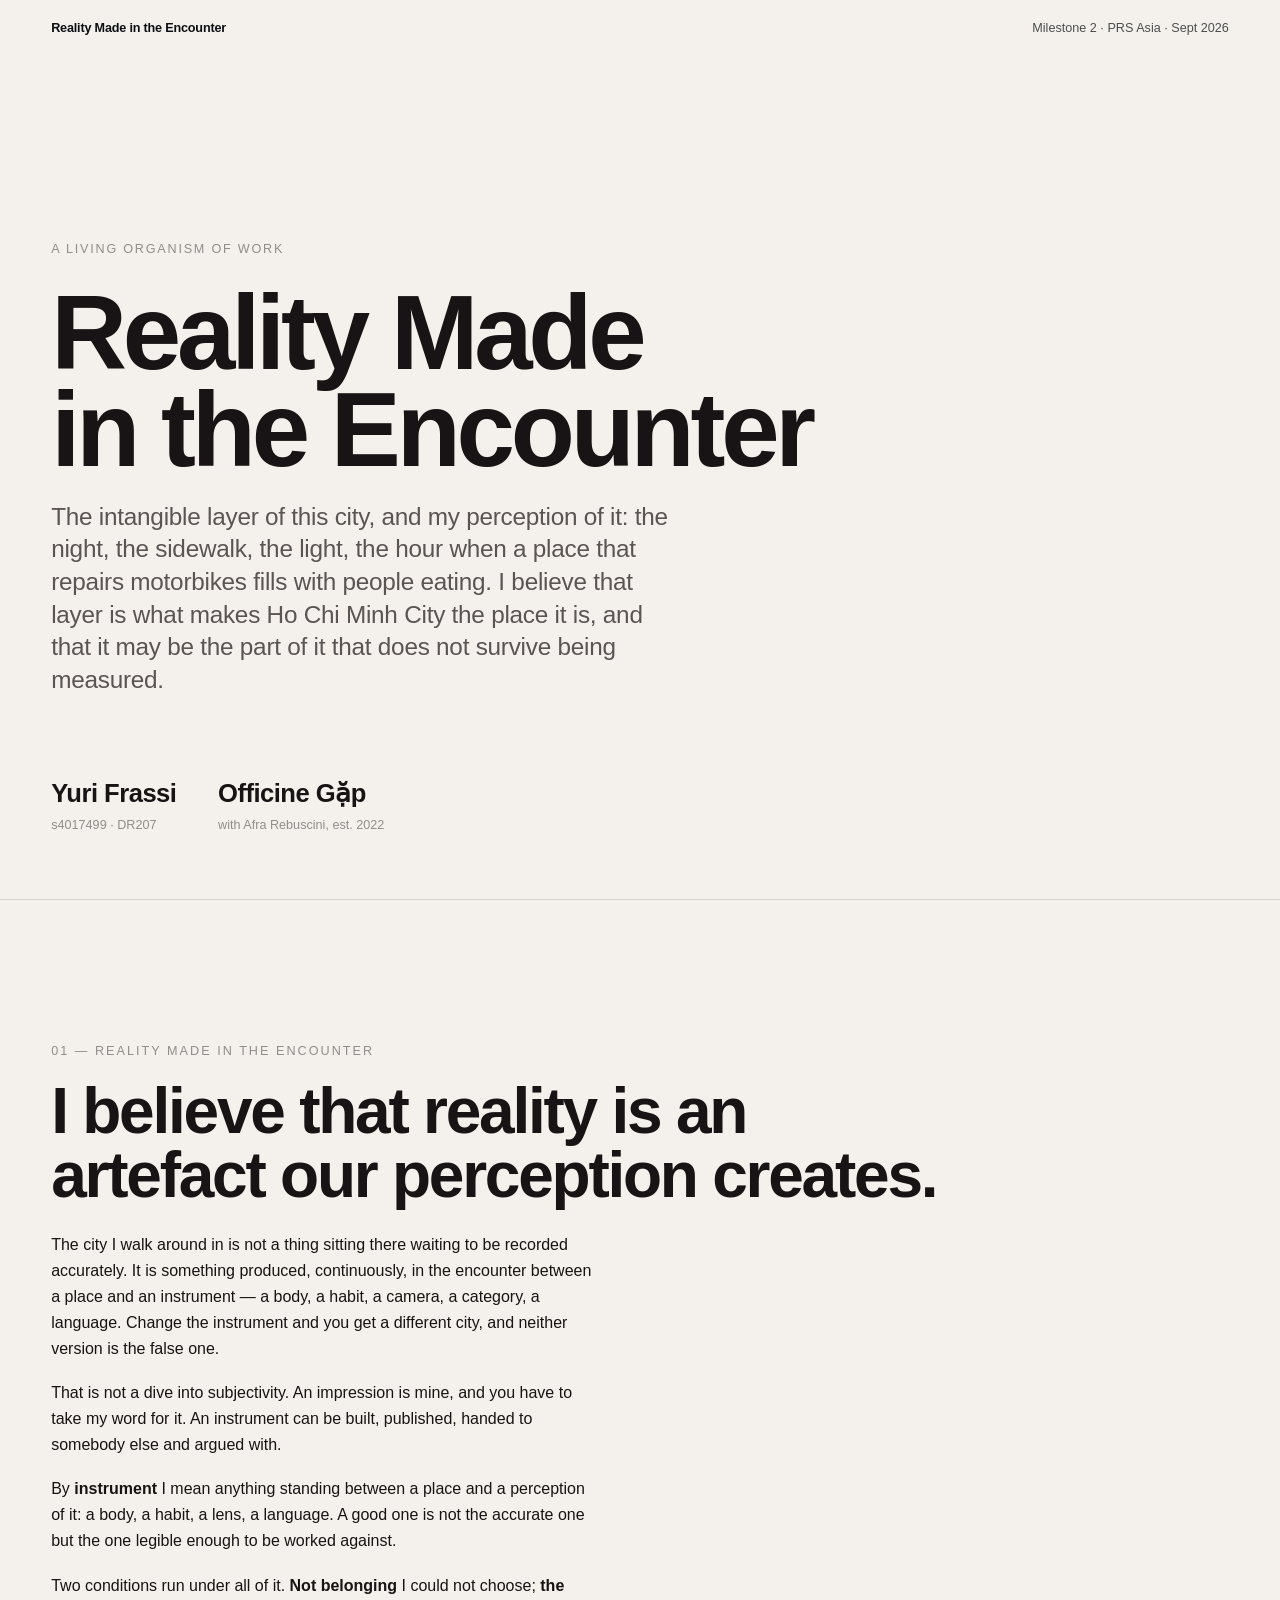
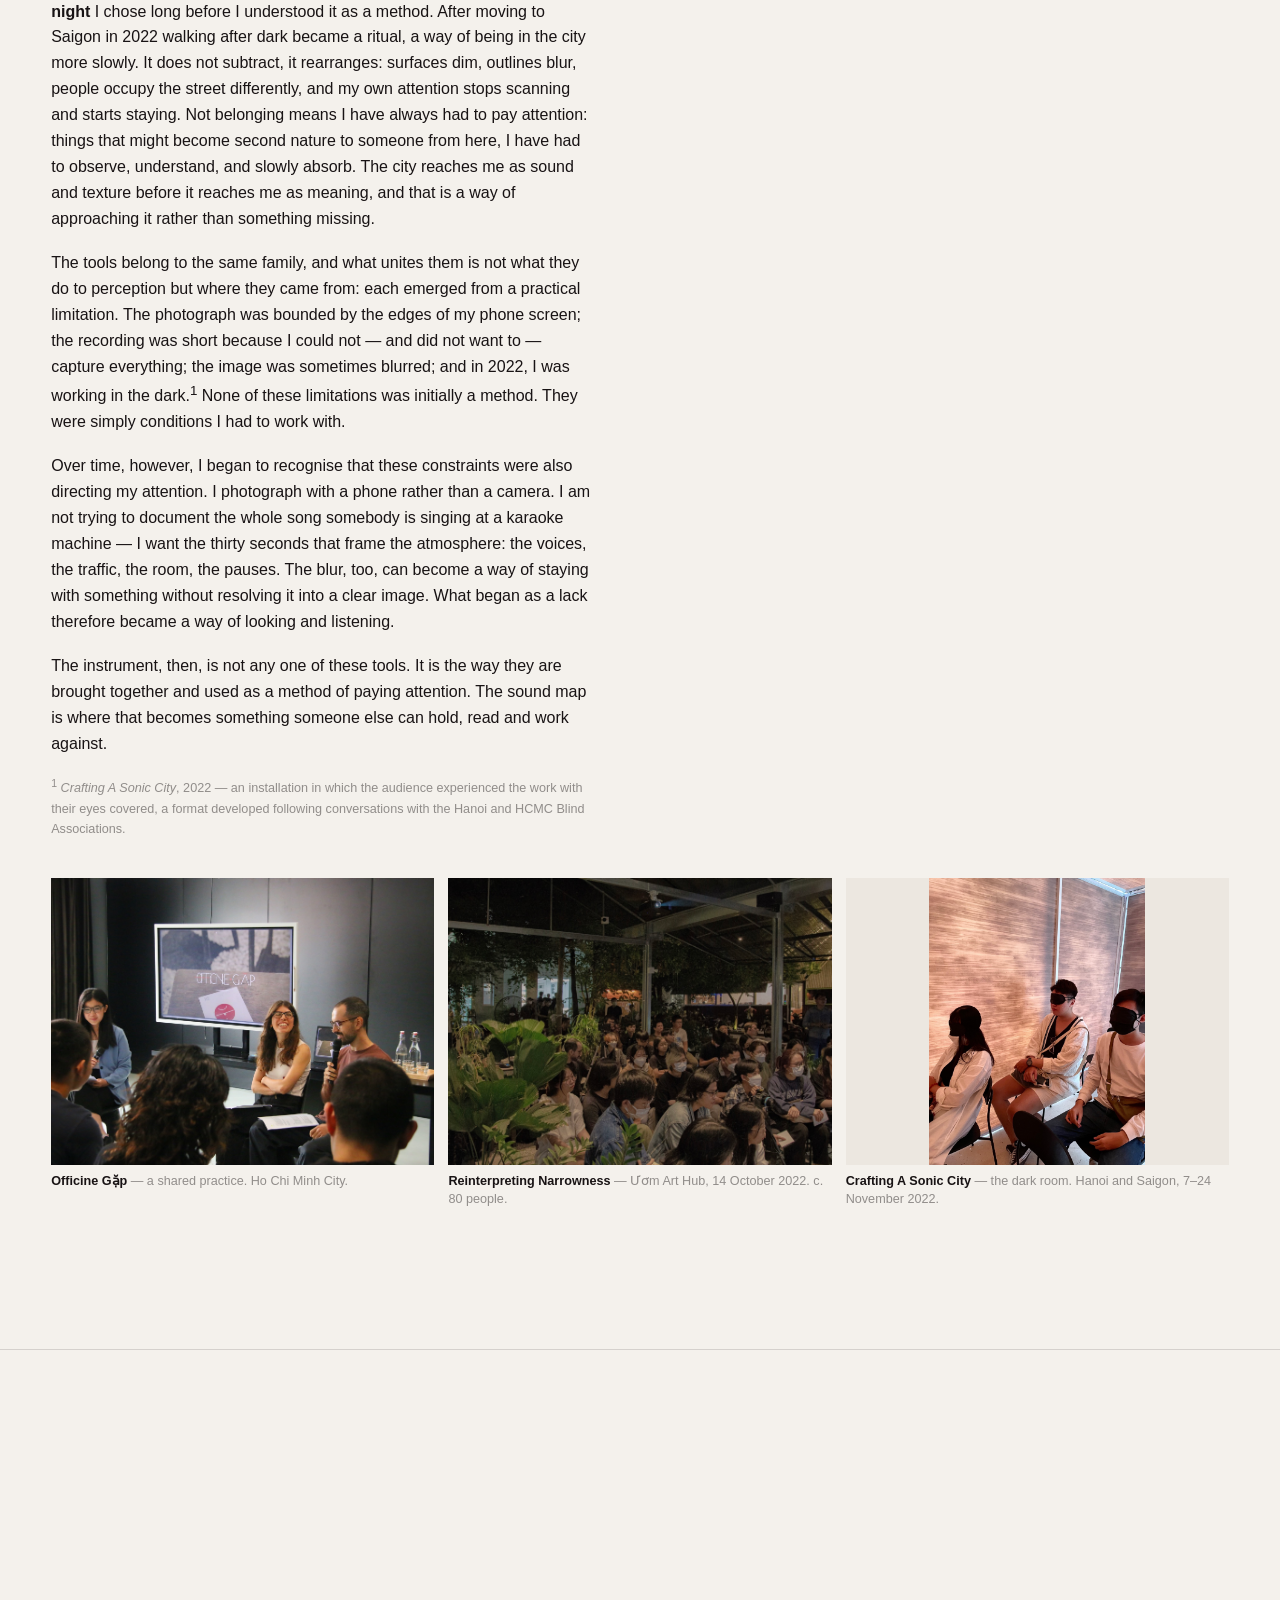
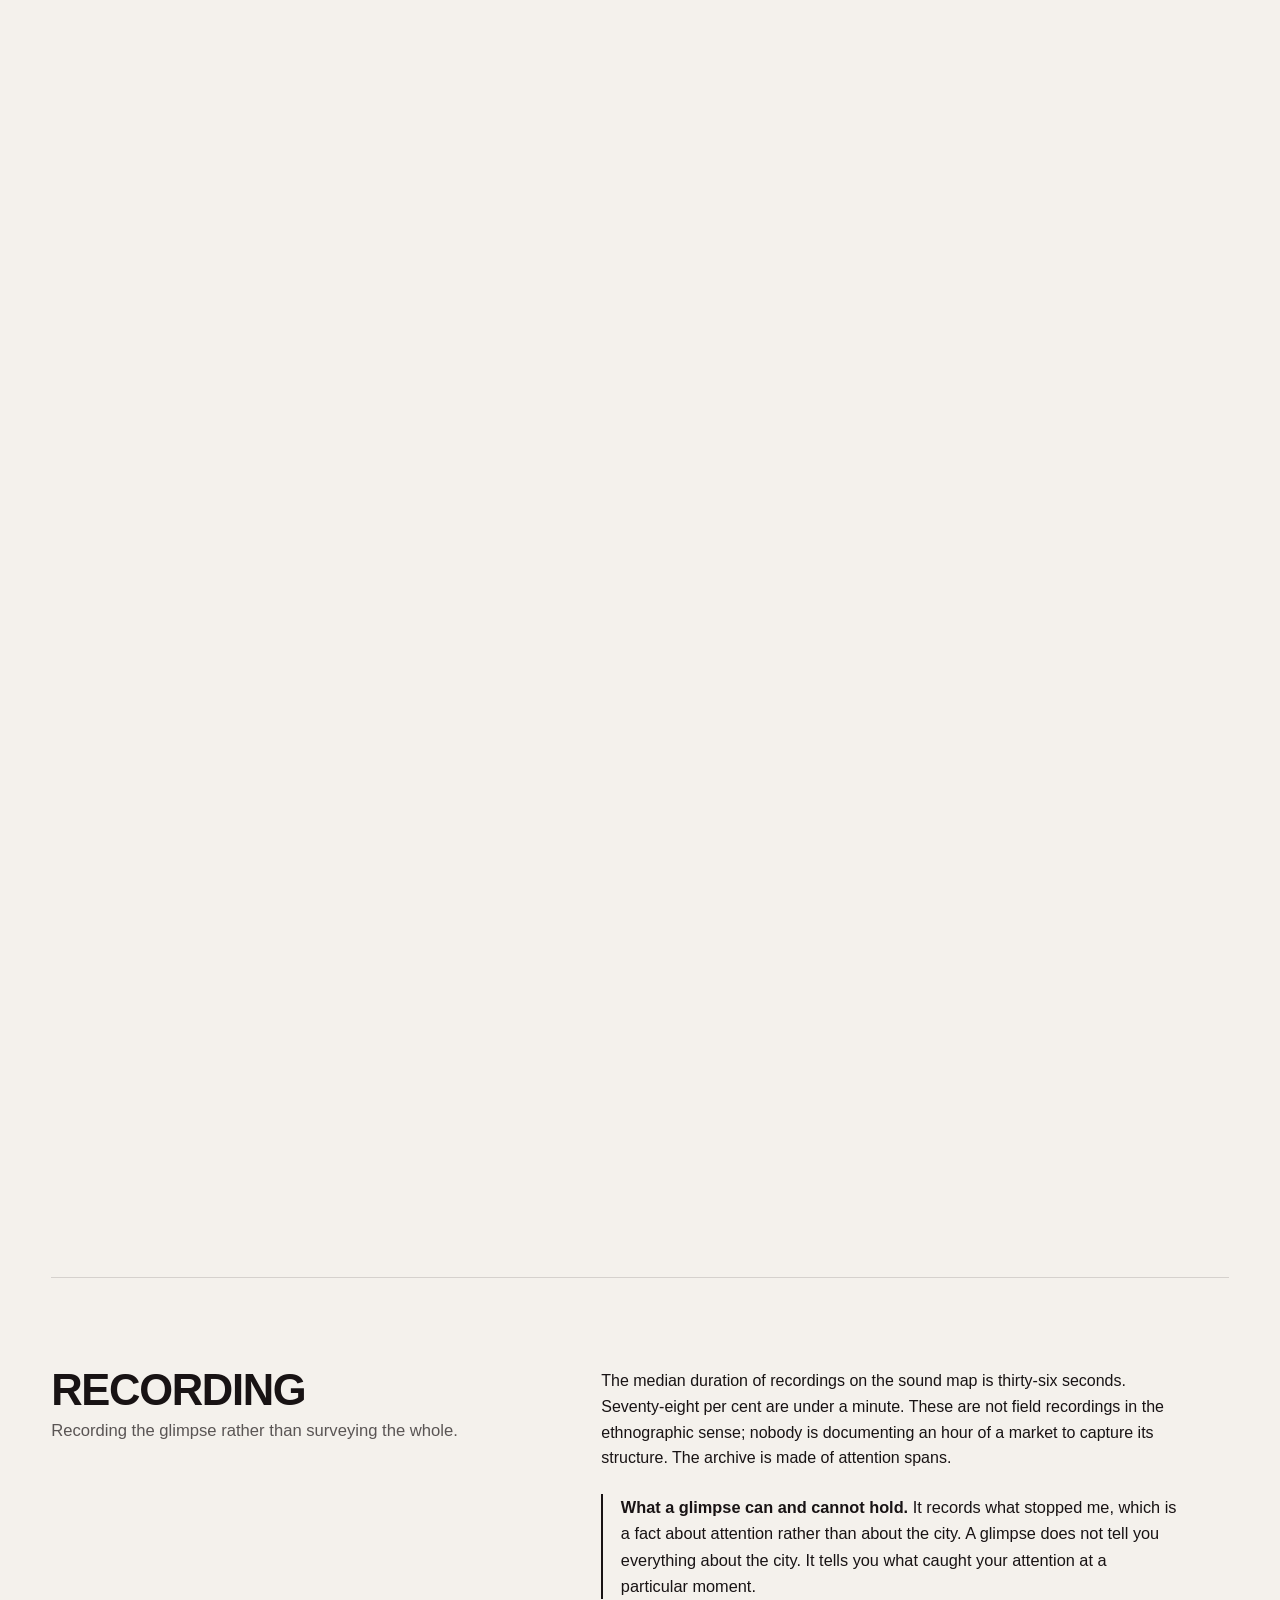
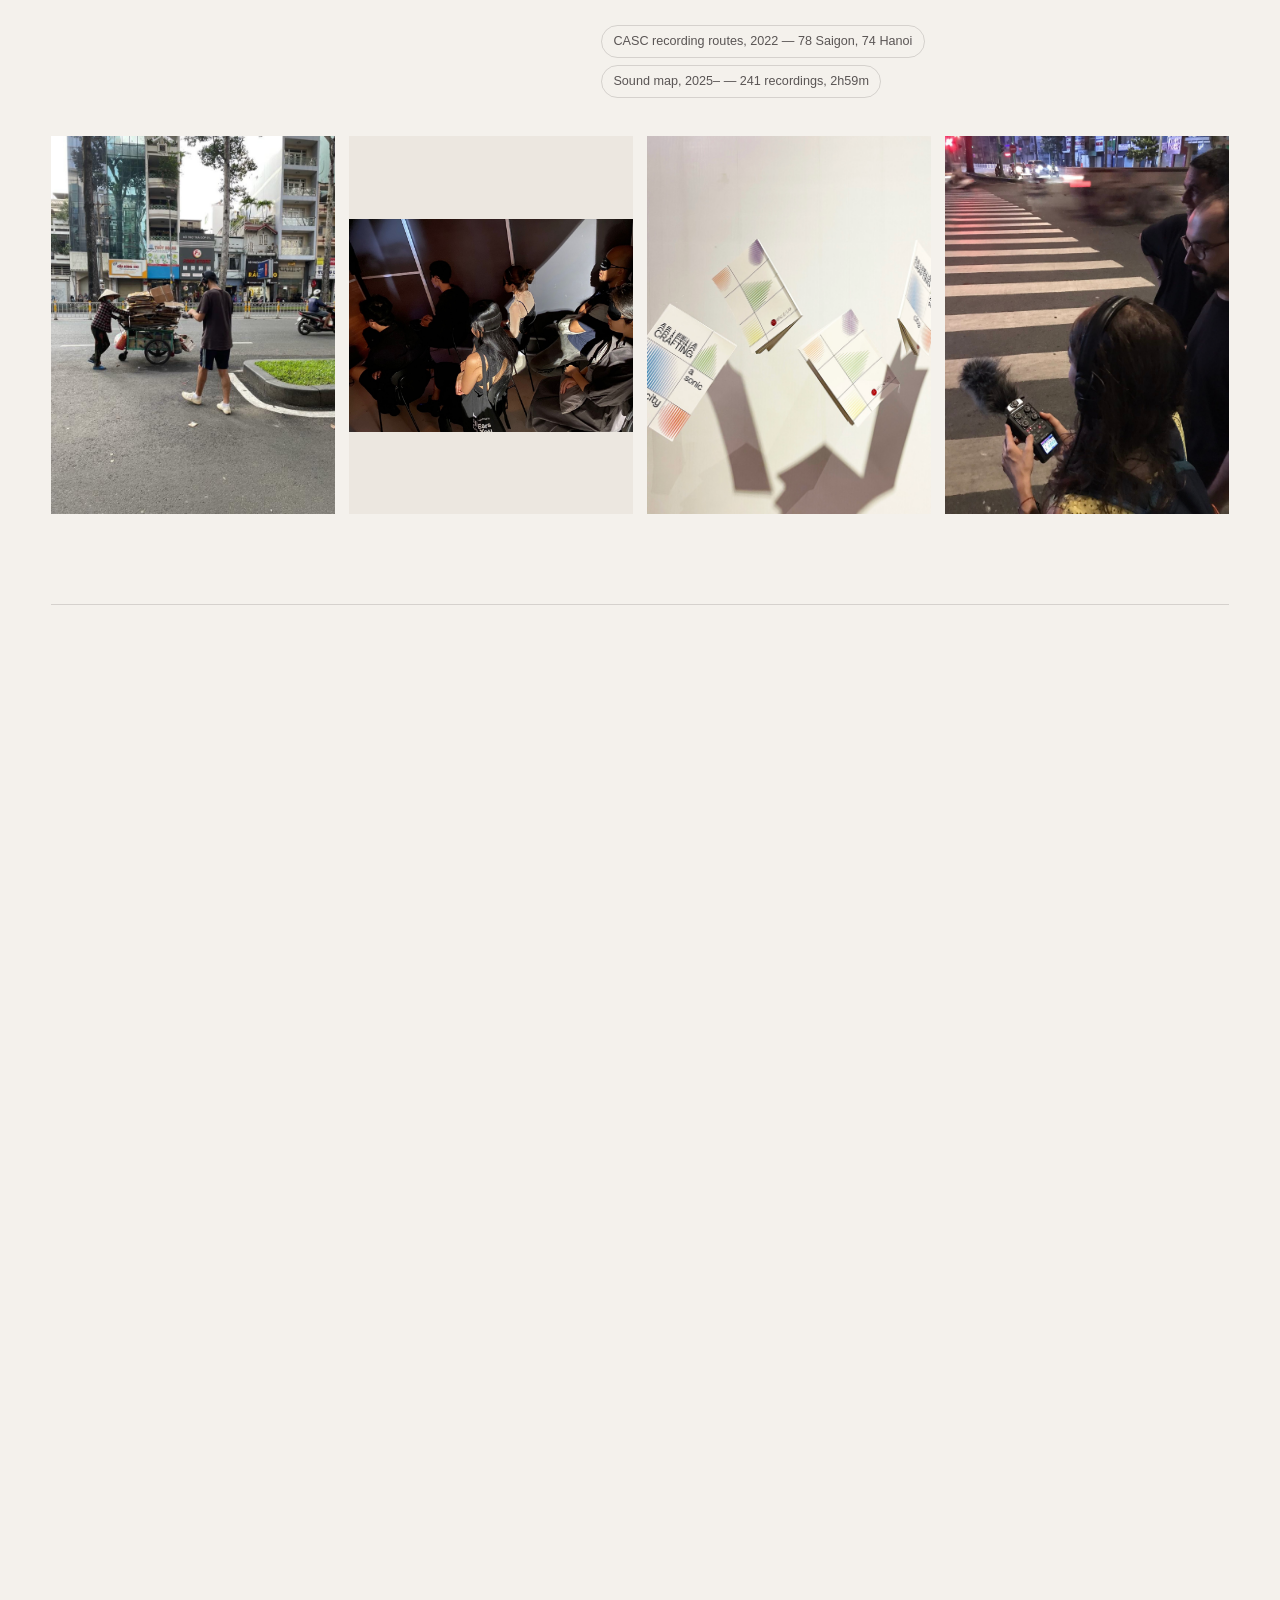
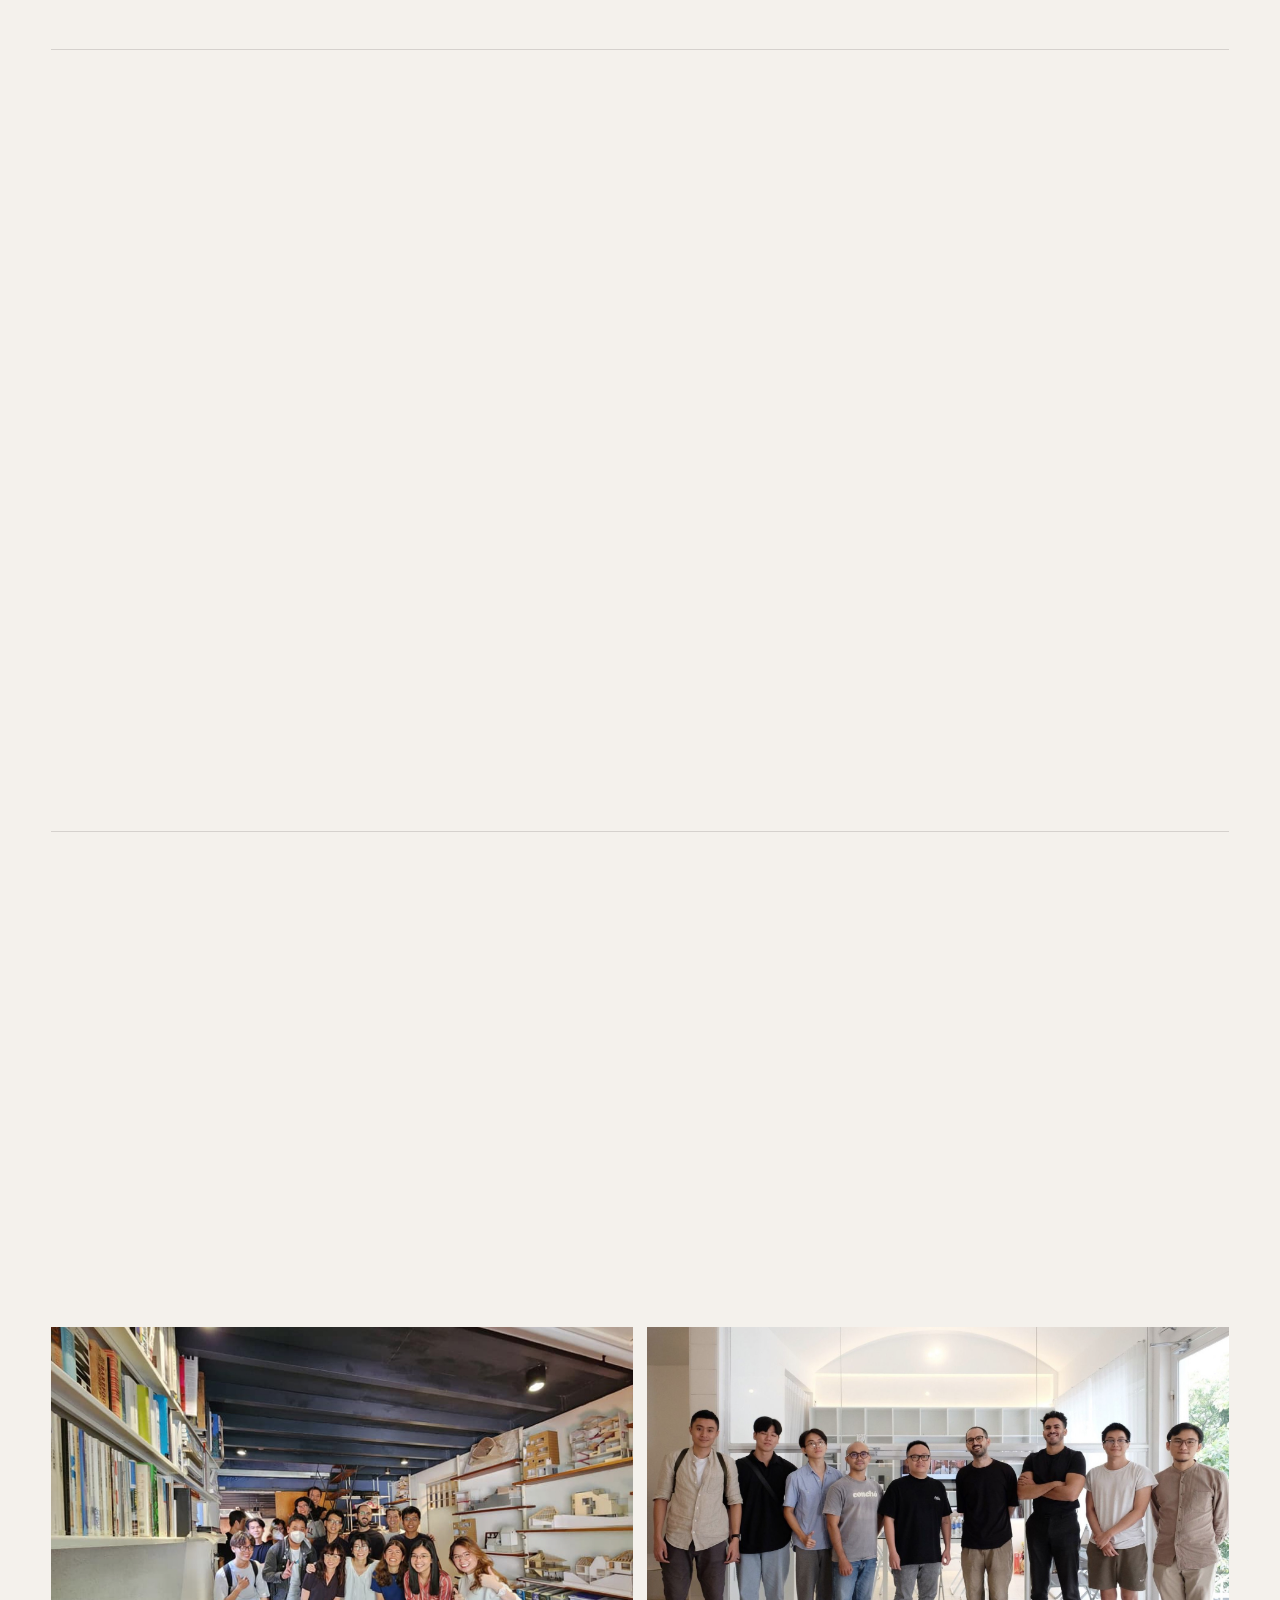
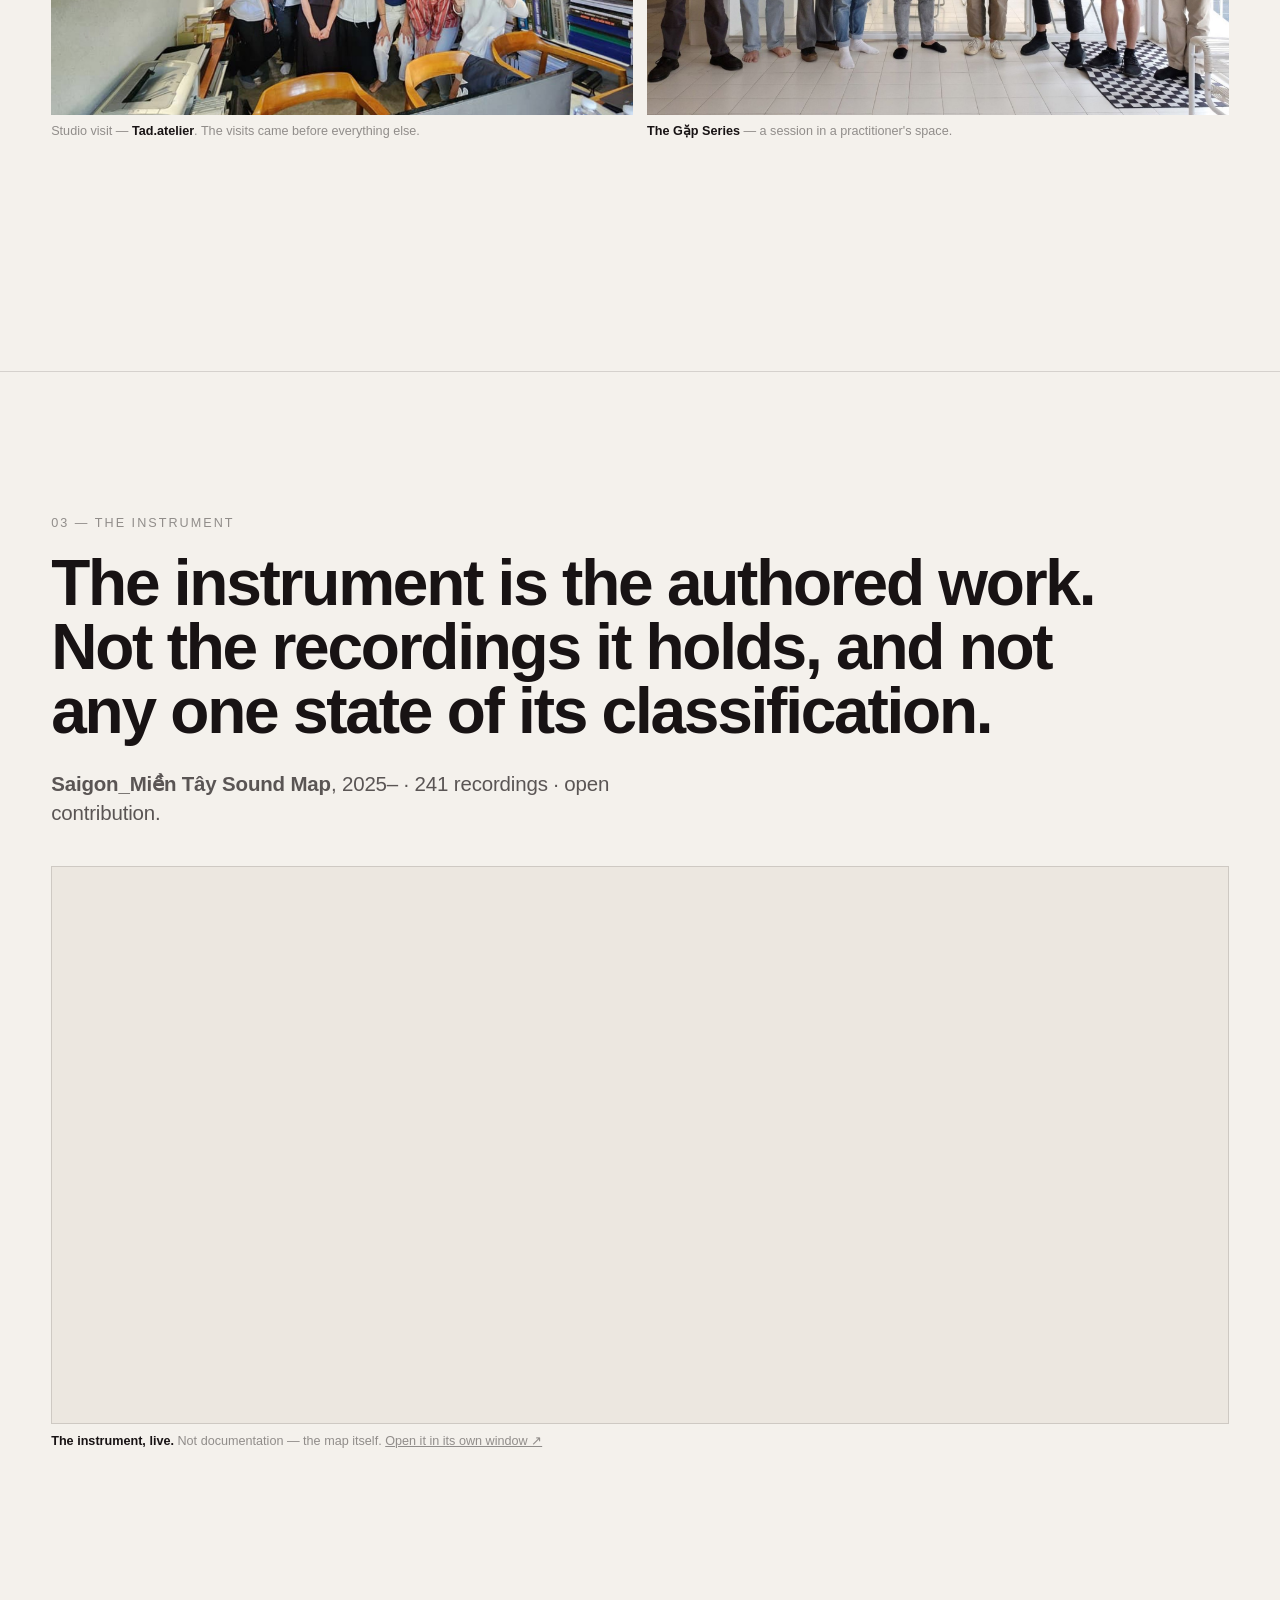
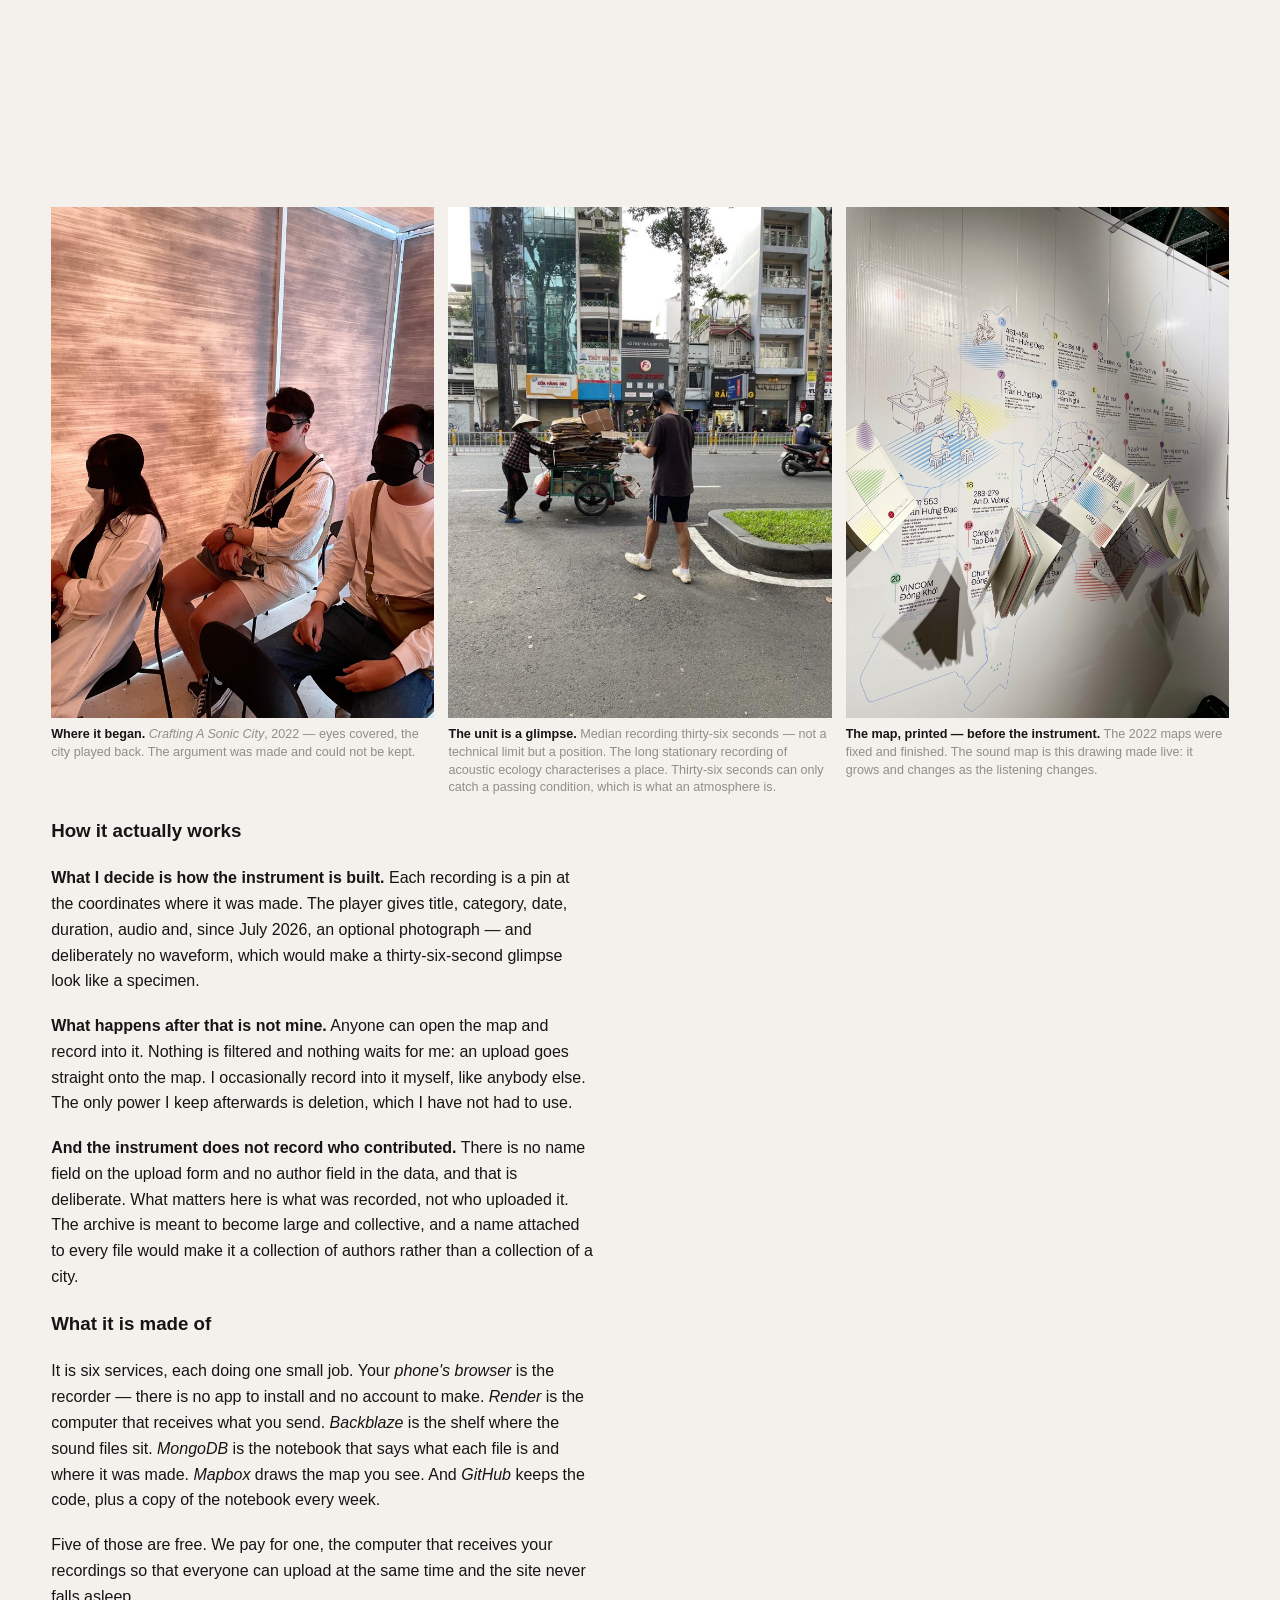
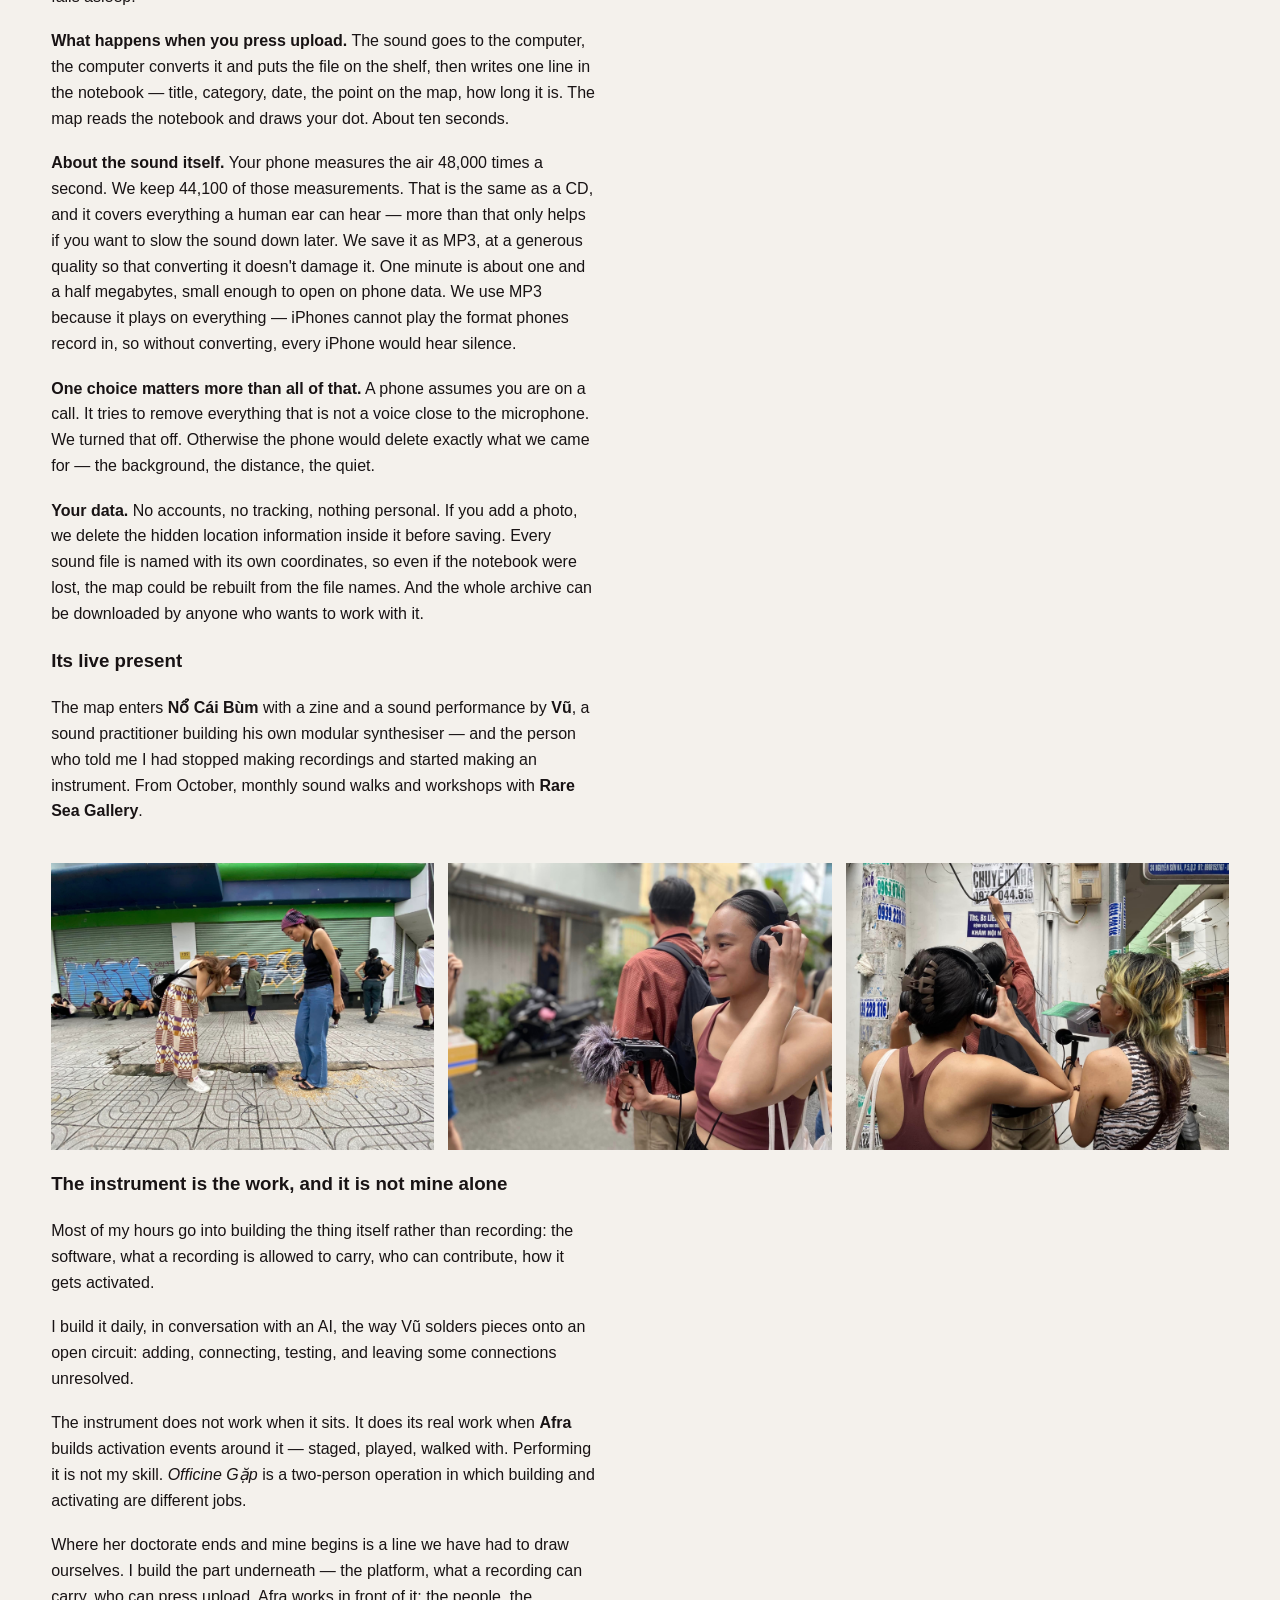
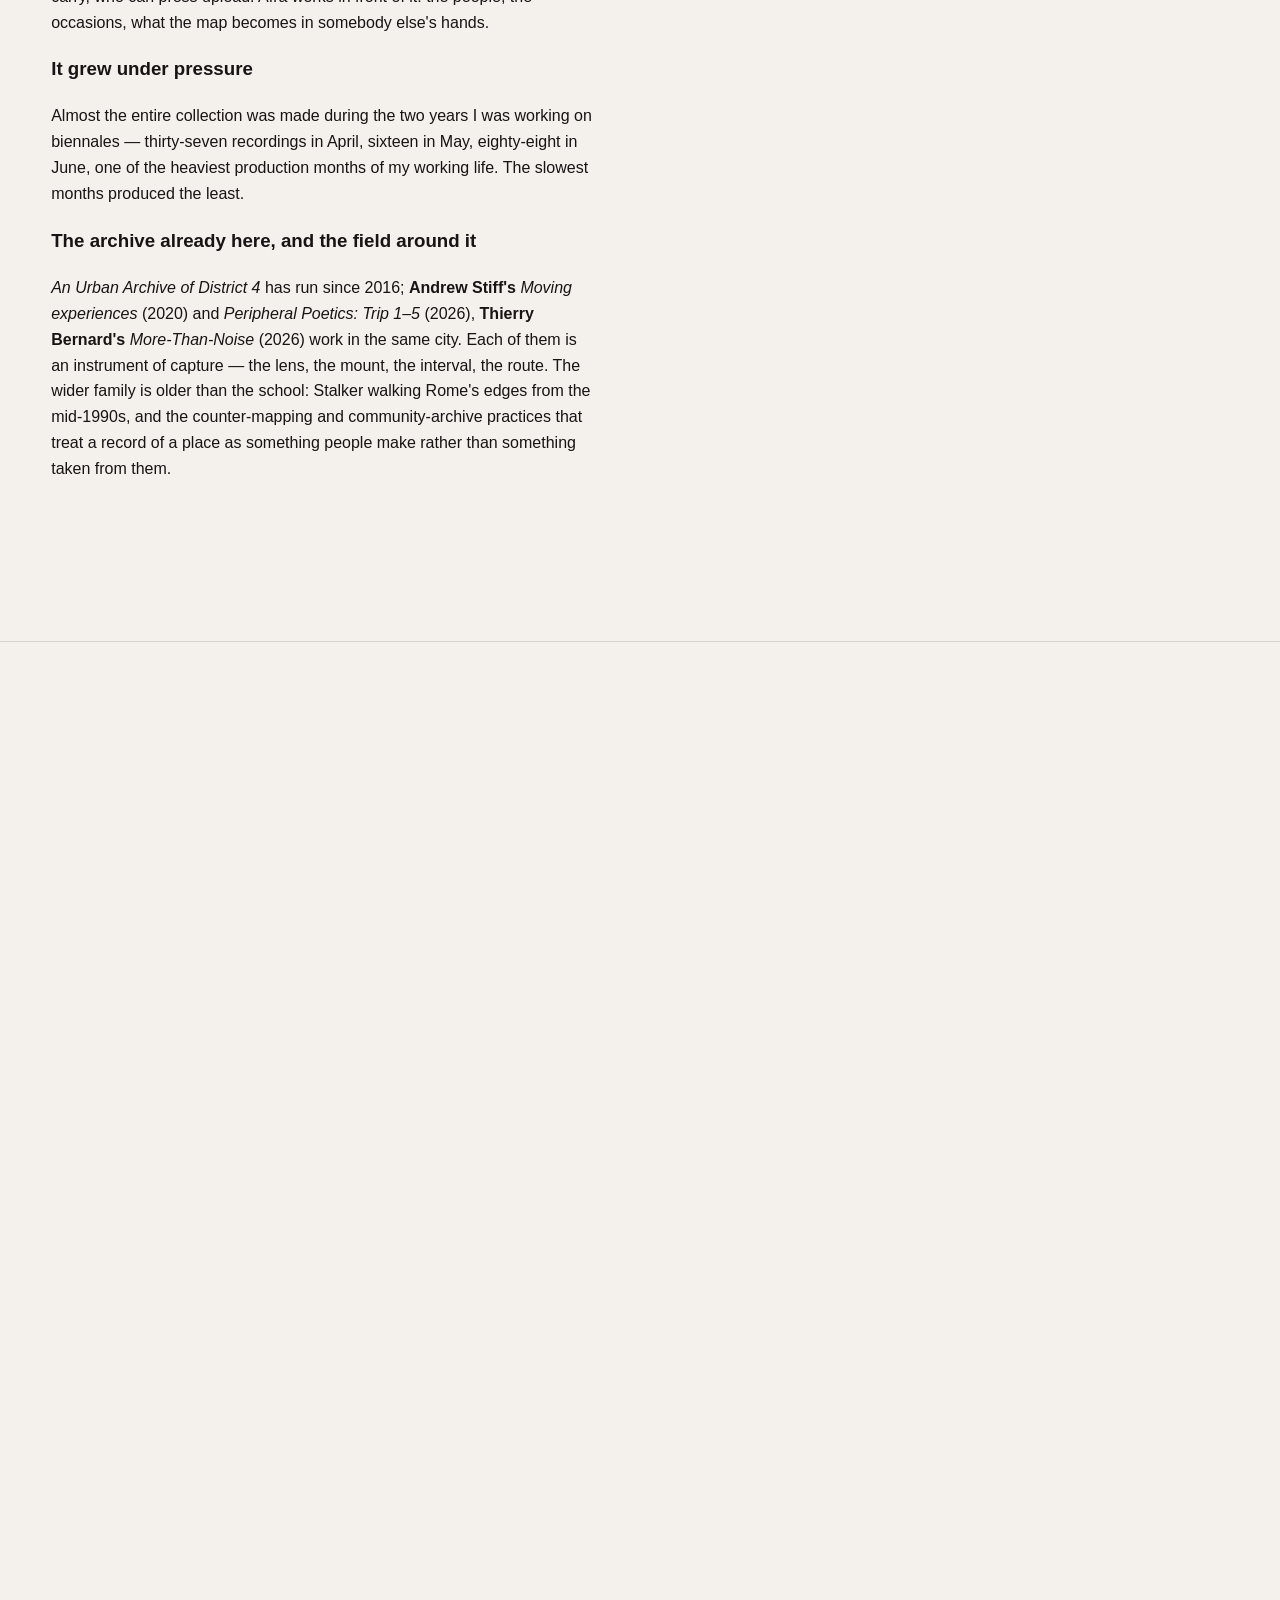
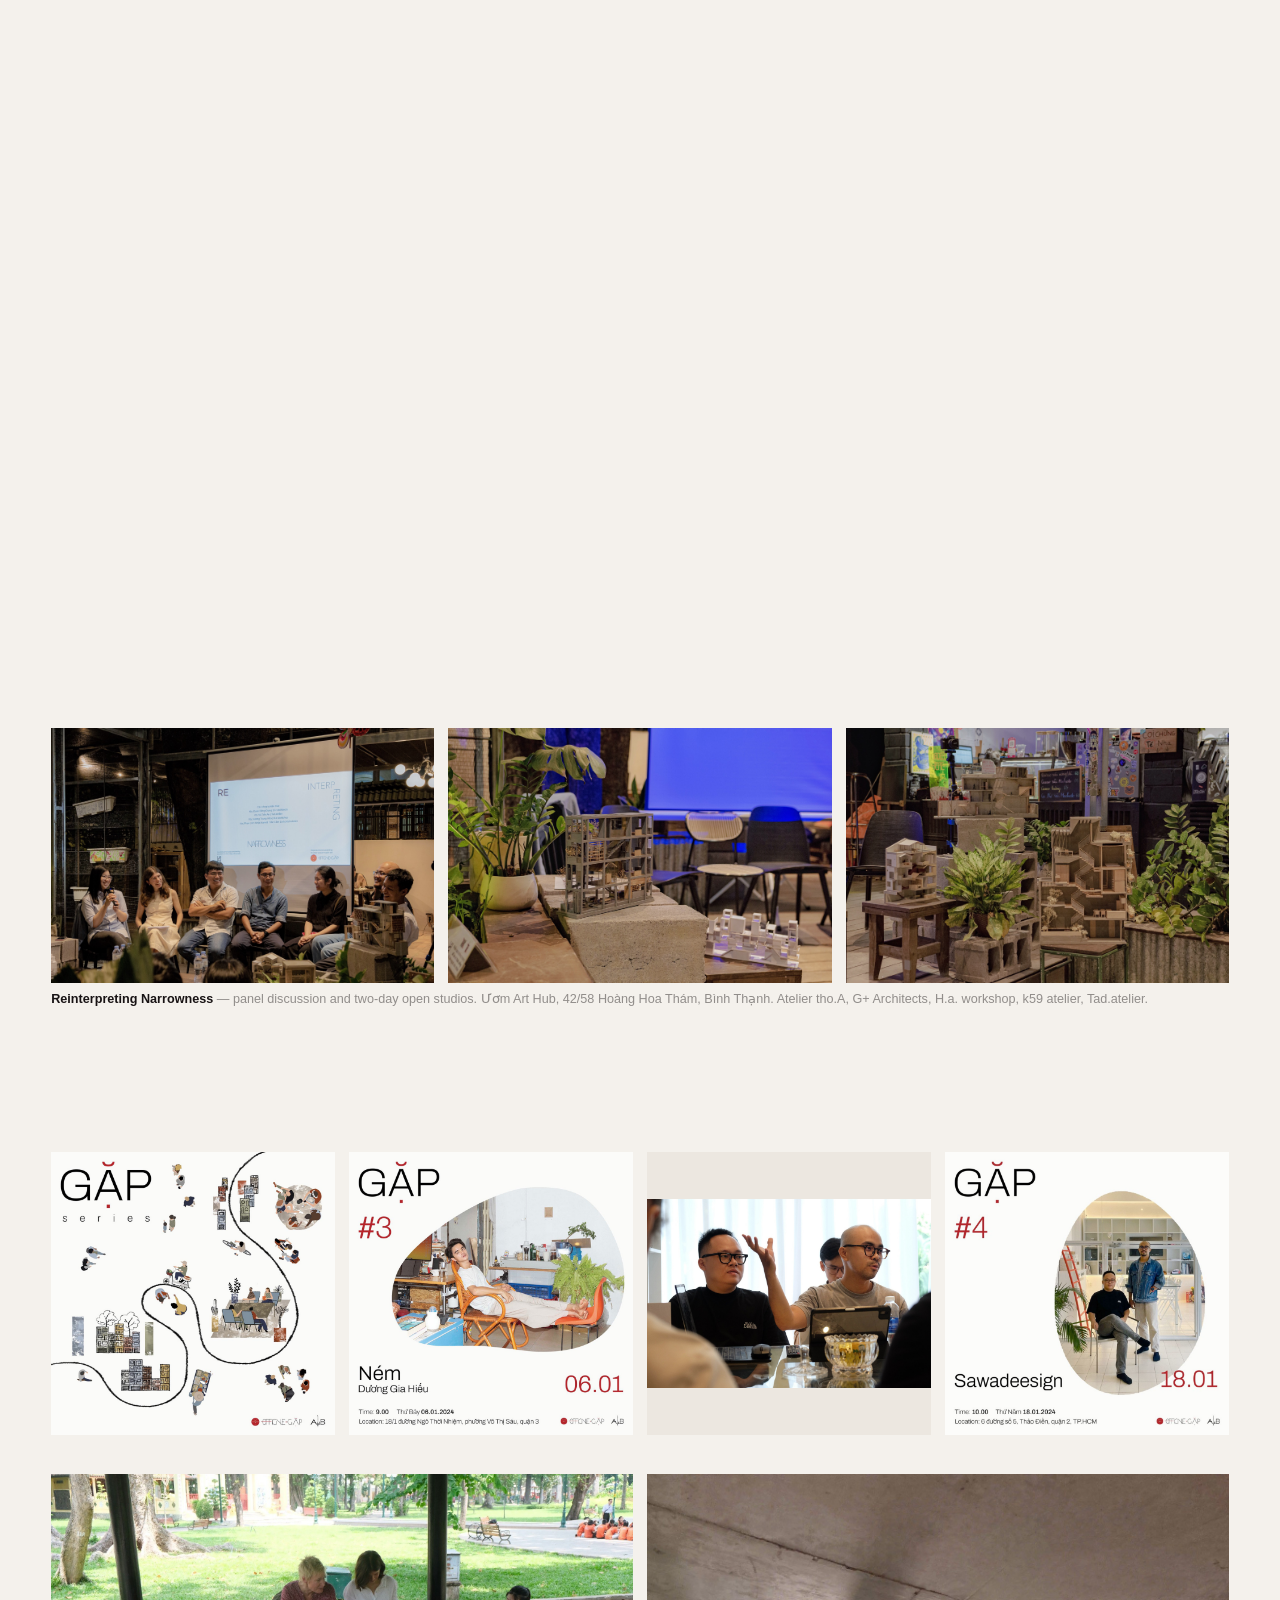
==== index.html @ 4665d9a7 "portfolio: archive counts to 241 as at 20 Aug 2026 159 was the count when written; it has moved twic" ====
<!doctype html>
<html lang="en">
<head>
<meta charset="utf-8" />
<meta name="viewport" content="width=device-width, initial-scale=1, viewport-fit=cover" />
<title>Reality Made in the Encounter — Yuri Frassi · Officine Gặp · RMIT Milestone 2</title>
<meta name="description" content="A living organism of work. Ho Chi Minh City, and the instruments a practice builds to hold what perception makes. Officine Gặp. Yuri Frassi, PhD candidate, School of Architecture &amp; Urban Design, RMIT University." />
<meta name="robots" content="noindex, nofollow" />
<meta name="theme-color" content="#f4f1ec" />
<link rel="icon" href="data:image/svg+xml,%3Csvg xmlns='http://www.w3.org/2000/svg' viewBox='0 0 32 32'%3E%3Crect x='6' y='6' width='20' height='20' fill='none' stroke='%23181314' stroke-width='3'/%3E%3C/svg%3E" />
<link rel="stylesheet" href="/css/fonts.css" />
<link rel="stylesheet" href="/css/style.css" />
</head>
<body>

<header class="hdr">
  <a class="hdr__brand" href="#top">Reality&nbsp;Made&nbsp;in&nbsp;the&nbsp;Encounter</a>
  <span class="hdr__meta">Milestone 2 · PRS Asia · Sept 2026</span>
</header>

<!-- ============================ HERO ============================ -->
<section class="hero" id="top">
  <div class="wrap">
    <p class="hero__kicker" data-r>A living organism of work</p>
    <h1 data-r>Reality Made<br />in the <em>Encounter</em></h1>
    <p class="hero__sub" data-r>
      The intangible layer of this city, and my perception of it: the night, the sidewalk, the
      light, the hour when a place that repairs motorbikes fills with people eating. I believe that
      layer is what makes Ho Chi Minh City the place it is, and that it may be the part of it that
      does not survive being measured.
    </p>
    <div class="hero__facts" data-r>
      <div><b>Yuri Frassi</b>s4017499 · DR207</div>
      <div><b>Officine Gặp</b>with Afra Rebuscini, est. 2022</div>
    </div>
  </div>
</section>

<!-- ============================ THE ARGUMENT ============================ -->
<section class="sec" id="night">
  <div class="wrap">
    <p class="num" data-r>01 — Reality made in the encounter</p>
    <h2 class="measure-wide" data-r>I believe that reality is an artefact our perception creates.</h2>
    <div class="measure" data-r>
      <p>The city I walk around in is not a thing sitting there waiting to be recorded
        accurately. It is something produced, continuously, in the encounter between a place and an
        instrument — a body, a habit, a camera, a category, a language. Change the instrument and
        you get a different city, and neither version is the false one.</p>
      <p>That is not a dive into subjectivity. An impression is mine, and you have to take my word for
        it. An instrument can be built, published, handed to somebody else and argued with.</p>
      <p>By <b>instrument</b> I mean anything standing between a place and a perception of it: a body, a
        habit, a lens, a language. A good one is not the accurate one but the one legible enough to
        be worked against.</p>
      <p>
        Two conditions run under all of it. <b>Not belonging</b> I could not choose; <b>the night</b>
        I chose long before I understood it as a method. After moving to Saigon in 2022 walking
        after dark became a ritual, a way of being in the city more slowly. It does not subtract, it
        rearranges: surfaces dim, outlines blur, people occupy the street differently, and my own
        attention stops scanning and starts staying. Not belonging means I have always had to
        pay attention: things that might become second nature to someone from here, I have had to
        observe, understand, and slowly absorb. The city reaches me as sound and texture before it
        reaches me as meaning, and that is a way of approaching it rather than something missing.
      </p>
      <p>The tools belong to the same family, and what unites them is not what they do to
        perception but where they came from: each emerged from a practical limitation. The
        photograph was bounded by the edges of my phone screen; the recording was short because I
        could not — and did not want to — capture everything; the image was sometimes blurred; and
        in 2022, I was working in the dark.<sup>1</sup> None of these limitations was initially a
        method. They were simply conditions I had to work with.</p>
      <p>Over time, however, I began to recognise that these constraints were also directing my
        attention. I photograph with a phone rather than a camera. I am not trying to document the
        whole song somebody is singing at a karaoke machine — I want the thirty seconds that frame
        the atmosphere: the voices, the traffic, the room, the pauses. The blur, too, can become a
        way of staying with something without resolving it into a clear image. What began as a lack
        therefore became a way of looking and listening.</p>
      <p>The instrument, then, is not any one of these tools. It is the way they are brought
        together and used as a method of paying attention. The sound map is where that becomes
        something someone else can hold, read and work against.</p>
      <p class="note"><sup>1</sup> <em>Crafting A Sonic City</em>, 2022 — an installation in which
        the audience experienced the work with their eyes covered, a format developed following
        conversations with the Hanoi and HCMC Blind Associations.</p>
      </div>

    <div class="grid grid--3">
      <figure class="fig" data-r><img src="/assets/img/p-officine-gap-shared-practice.jpg" alt="Officine Gặp, shared practice" loading="lazy" />
        <figcaption class="cap"><b>Officine Gặp</b> — a shared practice. Ho Chi Minh City.</figcaption></figure>
      <figure class="fig" data-r><img src="/assets/img/p-rn-talk-public.jpg" alt="Reinterpreting Narrowness panel, Ươm Art Hub" loading="lazy" />
        <figcaption class="cap"><b>Reinterpreting Narrowness</b> — Ươm Art Hub, 14 October 2022. c. 80 people.</figcaption></figure>
      <figure class="fig fig--whole" data-r><img src="/assets/img/p-casc-black-room.jpg" alt="Crafting A Sonic City dark room" loading="lazy" />
        <figcaption class="cap"><b>Crafting A Sonic City</b> — the dark room. Hanoi and Saigon, 7–24 November 2022.</figcaption></figure>
    </div>
  </div>
</section>

<!-- ======================= UNDERSTANDING THROUGH DOING ======================= -->
<section class="sec" id="read">
  <div class="wrap">
    <p class="num" data-r>02 — Understanding through doing</p>
    <h2 class="measure-wide" data-r>Understanding through doing — how a practice comes to know a place it does not belong to.</h2>
    <p class="lede" data-r>
      Five techniques. The projects appear across all of them, doing different work in each.
    </p>

    <!-- WALKING -->
    <article class="move">
      <div class="move__head">
        <div data-r>
          <h3 class="move__name">Walking</h3>
          <p class="move__gloss">Arriving on foot, at length, and usually late.</p>
        </div>
        <div class="move__body" data-r>
          <p>
            The same procedure in every city I have lived in: arrive somewhere I do not know,
            walk it at length, photograph what stops me, find the people who seem to be doing
            something interesting. Only then make anything. I did not recognise it as a
            procedure until recently.
          </p>
          <p>
            Further back, in Rome in the 1990s, a group called <b>Stalker</b> made walking the city
            their primary method: collective, unhurried, attentive to the parts of a city that
            planning disregards. Francesco Careri and Lorenzo Romito describe their own role at
            Campo Boario as <em>producing neither objects nor projects, only paths and
            relationships</em>. That is the family I belong to, practices that treat being in a
            city, at length and on foot, as a legitimate way of producing knowledge. What does not
            transfer is the ground. They walked ground that had been let go of; I walk ground in
            full use, by people who are working.
          </p>
          <p class="move__value">
            <b>Why walking, and not a survey?</b> Because walking creates the possibility of encountering
            material I did not go looking for.
          </p>
          <ul class="ev">
            <li>Project Vietnam, 2019–24</li>
            <li>CASC recording routes, 2022</li>
            <li>Trà đá Party · Dạo Nghe, Oct 2022</li>
          </ul>
        </div>
      </div>
      <div class="grid grid--3">
        <figure class="fig" data-r><img src="/assets/img/p-sound-and-city-walk-1.jpg" alt="Sound and city walk" loading="lazy" /></figure>
        <figure class="fig" data-r><img src="/assets/img/p-sound-and-city-walk-2.jpg" alt="Sound and city walk" loading="lazy" /></figure>
        <figure class="fig" data-r><img src="/assets/img/p-sound-and-city-walk-3.jpg" alt="Sound and city walk" loading="lazy" /></figure>
      </div>
      <p class="cap" data-r><b>Dạo Nghe</b> — sound walk devised and led for Trà đá Party #1, initiated by MORUA with Mekong Cultural Hub. 28–30 October 2022, fourteen invited participants.</p>
    </article>

    <!-- RECORDING -->
    <article class="move">
      <div class="move__head">
        <div data-r>
          <h3 class="move__name">Recording</h3>
          <p class="move__gloss">Recording the glimpse rather than surveying the whole.</p>
        </div>
        <div class="move__body" data-r>
          <p>
            The median duration of recordings on the sound map is thirty-six seconds. Seventy-eight per cent
            are under a minute. These are not field recordings in the ethnographic sense; nobody
            is documenting an hour of a market to capture its structure. The archive is made of
            attention spans.
          </p>
          <p class="move__value">
            <b>What a glimpse can and cannot hold.</b> It records what stopped me, which is a fact
            about attention rather than about the city. A glimpse does not tell you everything about
            the city. It tells you what caught your attention at a particular moment.
          </p>
          <ul class="ev">
            <li>CASC recording routes, 2022 — 78 Saigon, 74 Hanoi</li>
            <li>Sound map, 2025– — 241 recordings, 2h59m</li>
          </ul>
        </div>
      </div>
      <div class="grid grid--4">
        <figure class="fig fig--tall" data-r><img src="/assets/img/p-me-recording-soundscape.jpg" alt="Recording the soundscape" loading="lazy" /></figure>
        <figure class="fig fig--tall fig--whole" data-r><img src="/assets/img/casc-01.jpg" alt="Crafting A Sonic City" loading="lazy" /></figure>
        <figure class="fig fig--tall" data-r><img src="/assets/img/casc-03.jpg" alt="Crafting A Sonic City" loading="lazy" /></figure>
        <figure class="fig fig--tall" data-r><img src="/assets/img/p-us-casc.jpg" alt="Crafting A Sonic City" loading="lazy" /></figure>
      </div>
    </article>

    <!-- COLLABORATING -->
    <article class="move">
      <div class="move__head">
        <div data-r>
          <h3 class="move__name">Collaborating</h3>
          <p class="move__gloss">Nothing here was made alone.</p>
        </div>
        <div class="move__body" data-r>
          <p>
            <em>Crafting A Sonic City</em> was made with HUM Studios and mastered by Rabih
            Bardawill; the zine was designed by Jinny DH, and its Vietnamese edition translated
            by Khả-Nhân Trần and Khôi Minh; the dark rooms were built with the Blind
            Associations of Hanoi and Ho Chi Minh City. <em>Dạo Nghe</em> happened inside
            MORUA's Trà đá Party. <em>TUAR</em> was run with the educators of Little Em's. The
            map goes to Nổ Cái Bùm with Vũ's performance, and to Rare Sea Gallery from October.
          </p>
          <p class="move__value">
            <b>The acknowledgement.</b> Every project carries other people's names, and showing the
            work means making those collaborations visible.
          </p>
          <ul class="ev">
            <li>CASC — HUM Studios, the Blind Associations</li>
            <li>TUAR — Little Em's educators</li>
            <li>Dạo Nghe — MORUA, Mekong Cultural Hub</li>
          </ul>
        </div>
      </div>
      <div class="grid grid--2">
        <figure class="fig fig--free" data-r><img src="/assets/img/casc-02.jpg" alt="Crafting A Sonic City — Hanoi listening map" loading="lazy" /></figure>
        <figure class="fig fig--free" data-r><img src="/assets/img/casc-04.jpg" alt="Crafting A Sonic City — Saigon listening map" loading="lazy" /></figure>
      </div>
      <p class="cap" data-r><b>Crafting A Sonic City</b> — with Marco Yanes (HUM Studios, Hanoi), Đặng Liên, Rabih Bardawill, Jinny DH; the Blind Associations of Hanoi (Hoài Đức district) and Ho Chi Minh City (Mr Nguyễn Đình Kiên, Mr Giang). Delivered inside the Creativity Challenge, Vietnam Festival of Creativity and Design 2022.</p>
    </article>

    <!-- PRODUCING -->
    <article class="move">
      <div class="move__head">
        <div data-r>
          <h3 class="move__name">Producing</h3>
          <p class="move__gloss">Making a lot, together, and in public.</p>
        </div>
        <div class="move__body" data-r>
          <p>
            Between 2022 and 2025, Afra and I kept up a rhythm I can only see now: two sound
            exhibitions in two cities inside three weeks; an architecture week; a workshop with
            five-year-olds that ended in an exhibition; several sound walks and zines, then the
            Vietnamese editions; talks in Saigon, Bangkok and Trento; and the map. Alongside all
            the conversations and studio visits of the <em>Gặp Series</em>. The rhythm is the method — short cycles, published, then the
            next one.
          </p>
          <p class="move__value">
            <b>Where this starts to fail.</b> The book we attempted never saw the light, partly
            because we kept adding conditions for what it needed to become — more complete, more
            coherent, more carefully curated. The standard kept moving. What worked for the shorter
            cycles became harder to sustain when something asked us to stop, look back, and make
            sense of what we had already done. And everything gets recorded somehow — audio,
            photographs, notes — but much of it remains unpublished. The archive grows faster than we
            can return to it. The publishing runs behind the making, and the reason is not only
            perfectionism: two people do all of it. Every cycle creates the same choice: make the
            next thing, or stop long enough to give the last thing a form. We have mostly chosen to
            keep moving.
          </p>
          <ul class="ev">
            <li>CASC — two cities, eighteen days</li>
            <li>The City Otherwise #1–3 — one year</li>
            <li data-ok="no">The publishing runs behind the making</li>
          </ul>
        </div>
      </div>
    </article>

    <!-- EARNING TRUST -->
    <article class="move">
      <div class="move__head">
        <div data-r>
          <h3 class="move__name">Earning trust</h3>
          <p class="move__gloss">Slowly, in person, before anything is asked.</p>
        </div>
        <div class="move__body" data-r>
          <p>
            Nothing here began with a request. The architects opened their studios to the public
            because we had been visiting them for months first. Little Em's trusted us with
            fifteen children at a roundabout. The Blind Associations worked with us in both
            cities. The practitioners in the Gặp Series let a two-person practice with no
            institution behind it sit in their workshops and ask questions. I do not have a
            method for this. It runs on time and presence, and on the relationship going both ways: for
            years I was not asking anybody for anything. That is how a practice comes to know a
            place it does not belong to.
          </p>
          <p class="move__value">
            <b>What this requires.</b> Trust does not scale and cannot be transferred. Whatever else
            in this practice somebody could pick up and use, this part they would have to build
            themselves.
          </p>
          <ul class="ev">
            <li>5 studios opened, 2022</li>
            <li>Gặp Series — 2023–</li>
            <li>Blind Associations — both cities</li>
          </ul>
        </div>
      </div>
      <div class="grid grid--2">
        <figure class="fig fig--3x2" data-r><img src="/assets/img/p-studio-visit-tad-atelier.jpg" alt="Studio visit, Tad.atelier" loading="lazy" />
          <figcaption class="cap">Studio visit — <b>Tad.atelier</b>. The visits came before everything else.</figcaption></figure>
        <figure class="fig fig--3x2" data-r><img src="/assets/img/gapseries-07.jpg" alt="Gặp Series session" loading="lazy" />
          <figcaption class="cap"><b>The Gặp Series</b> — a session in a practitioner's space.</figcaption></figure>
      </div>
    </article>


  </div>
</section>

<!-- ============================ THE INSTRUMENT ============================ -->
<section class="sec" id="instrument">
  <div class="wrap">
    <p class="num" data-r>03 — The instrument</p>
    <h2 class="measure-wide" data-r>The instrument is the authored work. Not the recordings it holds, and not any one state of its classification.</h2>
    <p class="lede" data-r>
      <b>Saigon_Miền Tây Sound Map</b>, 2025– · 241 recordings · open contribution.
    </p>

    <div class="embed" data-r>
      <iframe src="https://saigon-soundscape.onrender.com/" title="Saigon_Miền Tây Sound Map — the live instrument" loading="lazy"></iframe>
      <p class="cap"><b>The instrument, live.</b> Not documentation — the map itself.
        <a href="https://saigon-soundscape.onrender.com/" target="_blank" rel="noopener">Open it in its own window&nbsp;↗</a></p>
    </div>

    <div class="measure" data-r>
      <p>It began in a dark room. <em>Crafting A Sonic City</em>, 2022: an audience with their eyes
        covered, listening to a version of their city. We had interviewed the Blind Associations of
        both cities twice by then, and we thought that taking one sense away and shifting attention
        entirely onto sound would let people enter the experience further. It worked, and then it was over — an efficient way of making an
        argument and a very inefficient way of keeping one. Everything technical about the map answers
        that: <b>how do you make an atmosphere available to someone who was not there?</b></p>
      <p>
        The recordings are evidence. The instrument is the work: the map itself, and the fact that
        anybody can open it and add to it. Publishing it is a claim, made in public, about what this
        city is made of.
      </p>
    </div>

    <div class="grid grid--3">
      <figure class="fig fig--tall" data-r><img src="/assets/img/p-casc-black-room.jpg" alt="Crafting A Sonic City, the dark room" loading="lazy" />
        <figcaption class="cap"><b>Where it began.</b> <em>Crafting A Sonic City</em>, 2022 — eyes covered, the city played back. The argument was made and could not be kept.</figcaption></figure>
      <figure class="fig fig--tall" data-r><img src="/assets/img/p-me-recording-soundscape.jpg" alt="Recording the soundscape" loading="lazy" />
        <figcaption class="cap"><b>The unit is a glimpse.</b> Median recording thirty-six seconds — not a technical limit but a position. The long stationary recording of acoustic ecology characterises a place. Thirty-six seconds can only catch a passing condition, which is what an atmosphere is.</figcaption></figure>
      <figure class="fig fig--tall" data-r><img src="/assets/img/p-casc-black-room-map.jpg" alt="Printed sound map" loading="lazy" />
        <figcaption class="cap"><b>The map, printed — before the instrument.</b> The 2022 maps were fixed and finished. The sound map is this drawing made live: it grows and changes as the listening changes.</figcaption></figure>
    </div>

    <div class="measure" data-r>
      <h3>How it actually works</h3>
      <p><b>What I decide is how the instrument is built.</b> Each recording is a pin at the
        coordinates where it was made. The player gives title, category, date, duration, audio and,
        since July 2026, an optional photograph — and deliberately no waveform, which would make a
        thirty-six-second glimpse look like a specimen.</p>
      <p><b>What happens after that is not mine.</b> Anyone can open the map and record into it.
        Nothing is filtered and nothing waits for me: an upload goes straight onto the map. I
        occasionally record into it myself, like anybody else. The only power I keep afterwards is
        deletion, which I have not had to use.</p>
      <p><b>And the instrument does not record who contributed.</b> There is no name field on the
        upload form and no author field in the data, and that is deliberate. What matters here is
        what was recorded, not who uploaded it. The archive is meant to become large and collective,
        and a name attached to every file would make it a collection of authors rather than a
        collection of a city.</p>

      <h3>What it is made of</h3>
      <p>It is six services, each doing one small job. Your <em>phone's browser</em> is the recorder
        — there is no app to install and no account to make. <em>Render</em> is the computer that
        receives what you send. <em>Backblaze</em> is the shelf where the sound files sit.
        <em>MongoDB</em> is the notebook that says what each file is and where it was made.
        <em>Mapbox</em> draws the map you see. And <em>GitHub</em> keeps the code, plus a copy of the
        notebook every week.</p>
      <p>Five of those are free. We pay for one, the computer that receives your recordings so that
        everyone can upload at the same time and the site never falls asleep.</p>
      <p><b>What happens when you press upload.</b> The sound goes to the computer, the computer
        converts it and puts the file on the shelf, then writes one line in the notebook — title,
        category, date, the point on the map, how long it is. The map reads the notebook and
        draws your dot. About ten seconds.</p>
      <p><b>About the sound itself.</b> Your phone measures the air 48,000 times a second. We keep
        44,100 of those measurements. That is the same as a CD, and it covers everything a human ear
        can hear — more than that only helps if you want to slow the sound down later. We save it as
        MP3, at a generous quality so that converting it doesn't damage it. One minute is about one
        and a half megabytes, small enough to open on phone data. We use MP3 because it plays on
        everything — iPhones cannot play the format phones record in, so without converting, every
        iPhone would hear silence.</p>
      <p><b>One choice matters more than all of that.</b> A phone assumes you are on a call. It
        tries to remove everything that is not a voice close to the microphone. We turned that off.
        Otherwise the phone would delete exactly what we came for — the background, the distance,
        the quiet.</p>
      <p><b>Your data.</b> No accounts, no tracking, nothing personal. If you add a photo, we delete
        the hidden location information inside it before saving. Every sound file is named with its
        own coordinates, so even if the notebook were lost, the map could be rebuilt from the file
        names. And the whole archive can be downloaded by anyone who wants to work with it.</p>

      <h3>Its live present</h3>
      <p>The map enters <b>Nổ Cái Bùm</b> with a zine and a sound performance by <b>Vũ</b>, a sound
        practitioner building his own modular synthesiser — and the person who told me I had stopped
        making recordings and started making an instrument. From October, monthly sound walks and
        workshops with <b>Rare Sea Gallery</b>.</p>
    </div>

    <div class="grid grid--3">
      <figure class="fig" data-r><img src="/assets/img/p-sound-and-city-walk-1.jpg" alt="Sound and city walk" loading="lazy" /></figure>
      <figure class="fig" data-r><img src="/assets/img/p-sound-and-city-walk-2.jpg" alt="Sound and city walk" loading="lazy" /></figure>
      <figure class="fig" data-r><img src="/assets/img/p-sound-and-city-walk-3.jpg" alt="Sound and city walk" loading="lazy" /></figure>
    </div>

    <div class="measure" data-r>
      <h3>The instrument is the work, and it is not mine alone</h3>
      <p>Most of my hours go into building the thing itself rather than recording: the software, what a
        recording is allowed to carry, who can contribute, how it gets activated.</p>
      <p>
        I build it daily, in conversation with an AI, the way Vũ solders pieces onto an open
        circuit: adding, connecting, testing, and leaving some connections unresolved.
      </p>
      <p>The instrument does not work when it sits. It does its real work when <b>Afra</b> builds
        activation events around it — staged, played, walked with. Performing it is not my skill.
        <em>Officine Gặp</em> is a two-person operation in which building and activating are
        different jobs.</p>
      <p>Where her doctorate ends and mine begins is a line we have had to draw ourselves. I build the
        part underneath — the platform, what a recording can carry, who can press upload. Afra works
        in front of it: the people, the occasions, what the map becomes in somebody else's hands.</p>

      <h3>It grew under pressure</h3>
      <p>Almost the entire collection was made during the two years I was working on biennales —
        thirty-seven recordings in April, sixteen in May, eighty-eight in June, one of the heaviest
        production months of my working life. The slowest months produced the least.</p>

      <h3>The archive already here, and the field around it</h3>
      <p><em>An Urban Archive of District 4</em> has run since 2016; <b>Andrew Stiff's</b> <em>Moving
        experiences</em> (2020) and <em>Peripheral Poetics: Trip 1–5</em> (2026), <b>Thierry Bernard's</b>
        <em>More-Than-Noise</em> (2026) work in the
        same city. Each of them is an instrument of capture — the lens, the mount, the interval, the
        route. The wider family is older than the school: Stalker walking Rome's edges from the
        mid-1990s, and the counter-mapping and community-archive practices that treat a record of a
        place as something people make rather than something taken from them.</p>
    </div>
  </div>
</section>

<!-- ======================= MEETING THROUGH DOING WITH ======================== -->
<section class="sec" id="write">
  <div class="wrap">
    <p class="num" data-r>04 — Meeting through doing with</p>
    <h2 class="measure-wide" data-r>Meeting through doing with — becoming part of a place rather than reporting on one.</h2>
    <p class="lede" data-r>
      Four principles, and none of them is a procedure. Each one is falsifiable, and two of them the practice has already failed.
    </p>

    <!-- MAKE THE ROOM -->
    <article class="move">
      <div class="move__head">
        <div data-r>
          <h3 class="move__name">Make the room,<br />not the content</h3>
          <p class="move__gloss">Fix the format; leave the material to other people.</p>
        </div>
        <div class="move__body" data-r>
          <p>
            In 2022 the architects working on the tube house were not in touch with each other,
            even though five of the six had once been classmates. I think Vietnamese contemporary
            architecture was, at that point, a set of serious practices operating in isolation,
            each with a following and almost no relation to the others. There was no room in
            which they were all present.
          </p>
          <p>
            So we made the room. That is the whole of the intervention: a date, a venue, an
            invitation, a subject narrow enough that everyone present was already an expert in
            it, and a format that required people to travel between each other's studios rather
            than sit in rows. We printed something closer to a treasure map than a programme.
          </p>
          <p class="move__value">
            I had no expertise to offer. I was a foreigner
            with no architectural training, in a city I had only been living in for a few months. What I had was
            the ability to make a room in which people who did know would talk to each other in
            public.
          </p>
          <ul class="ev">
            <li>Reinterpreting Narrowness — 14 Oct 2022</li>
            <li>5 studios opened, 2 days</li>
            <li>TUAR — Turtle Lake, 2023</li>
          </ul>
        </div>
      </div>
      <div class="grid grid--3">
        <figure class="fig fig--tall" data-r><img src="/assets/img/p-open-studio-g.jpg" alt="Open studio, G+ Architects" loading="lazy" />
          <figcaption class="cap">Open studio — <b>G+ Architects</b></figcaption></figure>
        <figure class="fig fig--tall fig--whole" data-r><img src="/assets/img/p-open-studio-h.a-workshop.jpg" alt="Open studio, H.a. workshop" loading="lazy" />
          <figcaption class="cap">Open studio — <b>H.a. workshop</b></figcaption></figure>
        <figure class="fig fig--tall" data-r><img src="/assets/img/p-open-studio-tad-atelier.jpg" alt="Open studio, Tad.atelier" loading="lazy" />
          <figcaption class="cap">Open studio — <b>Tad.atelier</b></figcaption></figure>
      </div>
      <div class="grid grid--3">
        <figure class="fig fig--3x2" data-r><img src="/assets/img/p-rn-talk.jpg" alt="Reinterpreting Narrowness panel" loading="lazy" /></figure>
        <figure class="fig fig--3x2" data-r><img src="/assets/img/p-rn-talk-public-model.jpg" alt="Model at the panel" loading="lazy" /></figure>
        <figure class="fig fig--3x2" data-r><img src="/assets/img/p-rn-talk-public-cafe.jpg" alt="The café at Ươm Art Hub" loading="lazy" /></figure>
      </div>
      <p class="cap" data-r><b>Reinterpreting Narrowness</b> — panel discussion and two-day open studios. Ươm Art Hub, 42/58 Hoàng Hoa Thám, Bình Thạnh. Atelier tho.A, G+ Architects, H.a. workshop, k59 atelier, Tad.atelier.</p>
    </article>

    <div class="grid grid--4">
      <figure class="fig fig--square" data-r><img src="/assets/img/gapseries-01.jpg" alt="Gặp Series session" loading="lazy" /></figure>
      <figure class="fig fig--square" data-r><img src="/assets/img/gapseries-05.jpg" alt="Gặp Series session" loading="lazy" /></figure>
      <figure class="fig fig--square fig--whole" data-r><img src="/assets/img/gapseries-09.jpg" alt="Gặp Series session" loading="lazy" /></figure>
      <figure class="fig fig--square" data-r><img src="/assets/img/gapseries-12.jpg" alt="Gặp Series session" loading="lazy" /></figure>
    </div>
    <div class="grid grid--2">
      <div class="grid__stack">
        <figure class="fig fig--3x2" data-r><img src="/assets/img/gapseries-15.jpg" alt="Gặp Series session in a park pavilion" loading="lazy" /></figure>
        <figure class="fig fig--3x2" data-r><img src="/assets/img/gapseries-16.jpg" alt="Gặp Series session on a staircase" loading="lazy" /></figure>
      </div>
      <figure class="fig fig--tall" data-r><img src="/assets/img/gapseries-17.jpg" alt="Gặp Series session in a concrete room" loading="lazy" /></figure>
    </div>
    <p class="cap" data-r><b>The Gặp Series</b>, 2023– . Studio visits and public conversations with practitioners in Ho Chi Minh City — CTA Architects, Hiếu + Ném Space, Sawaa Design, Tản Mạn Kiến Trúc, and the anthropologist Christina Schwenkel. One non-architect for every architect.</p>

    <!-- KEEP THE HOLD SHORT -->
    <article class="move">
      <div class="move__head">
        <div data-r>
          <h3 class="move__name">Keep the hold short</h3>
          <p class="move__gloss">Short cycles are held well. Long ones drift.</p>
        </div>
        <div class="move__body" data-r>
          <p>
            Holding a frame for an evening is hosting. Holding one for four years is editing,
            and editing means deciding on other people's behalf, repeatedly, in ways they can
            contest. These are different operations and I have only learned the first.
          </p>
          <p>
            The evidence is in the formats. Three zines in a year is a rhythm. One book in four
            years is a stall. The <em>Reinterpreting Narrowness</em> book is something we attempted, and it never saw the light.
          </p>
          <p class="move__value">
            Holding briefly explains a pattern I had been reading as a
            personal failure to finish things. It is more specific than that: this practice
            holds frames whose terms are published up front and whose holding period is short.
          </p>
          <ul class="ev">
            <li data-ok="yes">The City Otherwise #1–3, 2025</li>
            <li data-ok="yes">CASC zine, EN 2022 / VN 2024</li>
            <li data-ok="no">Reinterpreting Narrowness — the book, 4 years</li>
          </ul>
        </div>
      </div>
      <div class="grid grid--3">
        <figure class="fig fig--5x4" data-r><img src="/assets/img/rnbook-04.jpg" alt="Reinterpreting Narrowness book" loading="lazy" /></figure>
        <figure class="fig fig--5x4" data-r><img src="/assets/img/rnbook-07.jpg" alt="Reinterpreting Narrowness book" loading="lazy" /></figure>
        <figure class="fig fig--5x4" data-r><img src="/assets/img/rnbook-09.jpg" alt="Reinterpreting Narrowness book" loading="lazy" /></figure>
      </div>
    </article>


    <!-- WITHDRAW -->
    <article class="move">
      <div class="move__head">
        <div data-r>
          <h3 class="move__name">Withdraw</h3>
          <p class="move__gloss">The frame is proven by what continues without you.</p>
        </div>
        <div class="move__body" data-r>
          <p>
            <em>Reinterpreting Narrowness</em> began as five practices and one evening. It is
            now twenty-five practices, and <b>they went on meeting without us.</b> We did not
            convene the later gatherings and were not always told about them. The community that
            formed inside our frame outlived our holding of it, and detached.
          </p>
          <p>Meike Schalk and Apolonija Sustersic built a garden in an Edinburgh close for the 2007 exhibition
            <em>Jardins Publics</em>, calling their own role "intermediaries in a process of self-organisation". When
            the exhibition closed the residents kept the garden.</p>
          <p class="move__value">
            What continues without me is the only evidence a practice like this
            can offer. Not that people enjoyed it. Not that eighty people came. That
            the thing continued in our absence and stopped requiring us.
          </p>
          <ul class="ev">
            <li data-ok="yes">5 → 25 practices, still meeting</li>
            <li data-ok="yes">TUAR — closing exhibition of the children's models</li>
          </ul>
        </div>
      </div>
      <div class="grid grid--3">
        <figure class="fig fig--tall" data-r><img src="/assets/img/p-turtle-lake.jpg" alt="TUAR at Turtle Lake" loading="lazy" /></figure>
        <figure class="fig fig--tall" data-r><img src="/assets/img/p-turtle-lake-3.jpg" alt="TUAR at Turtle Lake" loading="lazy" /></figure>
        <figure class="fig fig--tall fig--whole" data-r><img src="/assets/img/p-turtle-lake-6.jpg" alt="TUAR at Turtle Lake" loading="lazy" /></figure>
      </div>
      <div class="grid grid--4">
        <figure class="fig" data-r><img src="/assets/img/tuar-03.jpg" alt="TUAR workshop" loading="lazy" /></figure>
        <figure class="fig" data-r><img src="/assets/img/tuar-08.jpg" alt="TUAR workshop" loading="lazy" /></figure>
        <figure class="fig fig--whole" data-r><img src="/assets/img/tuar-12.jpg" alt="TUAR workshop" loading="lazy" /></figure>
        <figure class="fig" data-r><img src="/assets/img/tuar-16.jpg" alt="TUAR workshop" loading="lazy" /></figure>
      </div>
      <p class="cap" data-r><b>TUAR — Tactical Urbanism at Turtle Lake</b>, 2023. Fifteen children aged four and five, from Little Em's preschool, observing and reimagining Hồ Con Rùa. They read the site from the inside out: the middle was the place, and the traffic was weather. It is the inverse of how every plan of that location is drawn, and it is the only project where my frame was the only frame in the room.</p>
    </article>
  </div>
</section>

<!-- ============================ THE OTHER MODE ============================ -->
<section class="sec sec--dark" id="other">
  <div class="wrap">
    <p class="num" data-r>05 — Two ways of not knowing</p>
    <h2 class="measure-wide" data-r>Two relations to not-knowing, and I have not decided whether they can coexist.</h2>
    <div class="measure" data-r>
      <p>
        Between August 2025 and August 2026, I took a leave of absence from my candidature to work
        as art production manager on the <b>Islamic Arts Biennale 2025</b> in Jeddah and the
        <b>Bukhara Biennial 2025</b>, and to direct the whole art production department for the
        <b>Diriyah Contemporary Art Biennale 2026</b>.
      </p>
      <p>
        In my creative practice, not-knowing is the condition you stay inside long enough for
        something to arrive. In production, not-knowing is a risk with a cost and a date attached,
        and the entire craft consists of eliminating it early. Both are forms of professional
        seriousness. They are not compatible on the same afternoon.
      </p>
      <p>
        These are two non-overlapping communities of practice, with different standards for good
        work and different economies of recognition. I belong to both. What earns respect in one is
        close to invisible in the other. But moving between them has changed how I work. In Saudi, I
        had to learn to delegate.
      </p>
      <p>
        I have brought that lesson back into Officine Gặp. I used to find it difficult to let go
        when someone else was contributing to the creative process; I wanted to remain close to the
        decisions, and sometimes to the making itself. I am beginning to understand that this is not
        necessary. Creating the conditions for other people to contribute is itself a form of
        practice. <b>The work does not become less mine because I am not always in the
        foreground.</b> Sometimes the more important role is to make the space in which something
        can happen, and then allow someone else to take it somewhere I could not have taken it
        alone.
      </p>
    </div>
  </div>
</section>

<!-- ============================ THE DIAGRAM ============================ -->
<section class="sec" id="diagram">
  <div class="wrap">
    <p class="num" data-r>06 — What continues, and what that proves</p>
    <h2 class="measure-wide" data-r>Continuation after withdrawal is the evidence — and on its own it proves nothing.</h2>
    <p class="lede" data-r>
      Not <em>did it continue</em> but <b>what powers
      transferred.</b>
    </p>

    <div class="measure" data-r>
      <p>
        Continuation is my main evidence, and on its own it proves nothing. The architects I first
        invited had been at university together — though they had not been meeting for years, so
        what continued may be an old network reactivating rather than anything my frame did. What
        separates the two is not whether the group kept going but whether it <b>changed</b>: how
        the format, who comes, and what they now do differ from what we set up in October 2022.
        That I can go and find out. On the harder question, whether any real power moved, none
        has yet.
      </p>
      <p>
        The <b>Rare Sea Gallery</b> monthly workshops, from October 2026, are the first case where
        that transfer has been designed in advance rather than found afterwards.
      </p>
      <p class="note">
        <b>What this does not prove.</b> As of Milestone 2, nothing has yet been amended
        without me. And the <em>Gặp Series</em> is three years
        old and every session was recorded somehow — but nothing is published: no date, no venue, no guest list anywhere public.
      </p>
    </div>
  </div>
</section>

<!-- ============================ EXHIBITION ============================ -->
<section class="sec" id="exhibition">
  <div class="wrap">
    <p class="num" data-r>07 — Holding the frame</p>
    <h2 class="measure-wide" data-r>The method, arrived at rather than assumed — and the exhibition built as a frame.</h2>
    <div class="measure" data-r>
      <p>Ho Chi Minh City, late 2027. Not a retrospective.</p>
      <ul>
        <li>The archive is audible in the room, <s>unmixed and unsequenced, at whatever length
          each recording was made — the opposite of the 2022 dark room, and shown against it.</s>
          Maybe not. I think I want to bring a mastered one.</li>
        <li>The examination itself might have a guest, and might become a <em>Gặp Series</em>
          session.</li>
        <li>The archive credited as a whole rather than by name, which is how it was built: the instrument has never asked anybody who they are.</li>
        <li>The <em>Reinterpreting Narrowness</em> community is invited to use the space for one
          of its own gatherings, which we do not programme, and I don't want to be part of it.</li>
      </ul>
      <p class="note">
        Scheduled deliberately before the writing concludes: the exhibition is not documentation
        of a finished argument but the last experiment the argument needs.
      </p>
    </div>

    <div class="grid grid--2">
      <figure class="fig fig--square fig--whole" data-r><img src="/assets/img/casc-darkroom-hanoi.jpg" alt="Crafting A Sonic City — the dark room, Hanoi, 2022. Visitors seated with eyes covered." loading="lazy" />
        <figcaption class="cap"><b>What it is built against.</b> The 2022 dark room — Hanoi and Saigon, a different composed track in each city. Every decision already made.</figcaption></figure>
      <figure class="fig fig--square" data-r><img src="/assets/img/casc-05.jpg" alt="The printed sound map and zines read by a visitor, De La Sól, Saigon, 2022" loading="lazy" />
        <figcaption class="cap"><b>And what carried forward.</b> The printed map, Saigon, 2022. The zine and the community continued, and the map itself became the <em>Saigon_Miền Tây Sound Map</em>.</figcaption></figure>
    </div>

    <div class="embed embed--audio" data-r>
      <iframe title="Crafting A Sonic City — the two composed tracks, with HUM Studios" loading="lazy" src="https://w.soundcloud.com/player/?url=https%3A//api.soundcloud.com/playlists/1566873196&amp;color=%23181314&amp;auto_play=false&amp;hide_related=true&amp;show_comments=false&amp;show_user=true&amp;show_reposts=false&amp;visual=false"></iframe>
      <p class="cap"><b>The two tracks.</b> The Hanoi and Saigon compositions from the 2022 dark rooms, with HUM Studios. Every decision in them was ours — which is what the 2028 room gives up.</p>
    </div>

    <table class="tbl" data-r>
      <tr><th>When</th><th>What</th></tr>
      <tr><td>Sept 2026</td><td>Milestone 2 — PRS Asia</td></tr>
      <tr><td>Oct–Dec 2026</td><td><em>Nổ Cái Bùm</em> — the map transposed outside the city. With the Goethe-Institut, an international artist invited to a sound workshop in Ho Chi Minh City. Two workshops with the category scheme opened for amendment.</td></tr>
      <tr><td>Jan–Jun 2027</td><td><em>Reinterpreting Narrowness</em> book resolved. Gặp Series documented and the nomination chain published. Exhibition scoped, venue secured.</td></tr>
      <tr><td>~Apr 2027</td><td>WIP — exhibition design presented and tested with the panel</td></tr>
      <tr><td>Late 2027</td><td>Exhibition</td></tr>
      <tr><td>Apr 2028</td><td>Final presentation, submission for examination</td></tr>
    </table>
  </div>
</section>

<!-- ============================ OUTPUTS ============================ -->
<section class="sec" id="outputs">
  <div class="wrap">
    <p class="num" data-r>08 — Research outputs</p>
    <h2 class="measure-wide" data-r>Exhibited, published, presented.</h2>
    <div class="outs" data-r>
      <h3>Exhibitions and public events</h3>
      <p>Officine Gặp and HUM Studios. <em>Crafting A Sonic City</em> [sound installation]. Creativity Challenge, Vietnam Festival of Creativity and Design 2022. COMPLEX 01, Hanoi, and De La Sól, 244 Pasteur Street, District 3, Ho Chi Minh City, 7–24 November 2022. Sound design: Marco Yanes. Mastering: Rabih Bardawill. Organised by RMIT University Vietnam with UNESCO, VICAS and COLAB Vietnam.</p>
      <p>Officine Gặp. <em>Reinterpreting Narrowness</em> [panel and two-day open studios]. Ươm Art Hub, Bình Thạnh, Ho Chi Minh City, 14 October 2022. Atelier tho.A, G+ Architects, H.a. workshop, k59 atelier, Tad.atelier. Audience c. 80.</p>
      <p>Officine Gặp with Little Em's Preschool. <em>TUAR — Tactical Urbanism at Turtle Lake</em> [workshop and closing exhibition]. Hồ Con Rùa, Ho Chi Minh City, 2023. Fifteen participants aged 4–5.</p>
      <p>Officine Gặp with MORUA. <em>Trà đá Party #1: Dạo Nghe</em> [sound walk]. Mekong Cultural Hub Meeting Point 2022, Ho Chi Minh City, 28–30 October 2022. Fourteen invited participants.</p>

      <h3>Publications</h3>
      <p>Rebuscini, Afra, and Yuri Frassi. <em>Crafting A Sonic City.</em> Ho Chi Minh City: Officine Gặp, 2022. 51 pp. Design: Jinny DH.</p>
      <p>Rebuscini, Afra, and Yuri Frassi. <em>Tạo dựng một Thành phố âm thanh</em> [Vietnamese edition]. Officine Gặp, 2024. 53 pp. Trans. Khả-Nhân Trần and Khôi Minh; ed. Trần Việt Anh.</p>
      <p>Officine Gặp. <em>The City Otherwise #1 — Narrowness as a Site of Negotiation; #2 — Archival (Im)materiality; #3 — Tracing Urban Narratives.</em> 2025. Presented at <em>ResearchX: Mapping Future Heritages</em>, VNxSymposium.</p>
      <p>Frassi, Yuri. <em>Afterlight: The City Along the Edges</em> [photographic series and text]. In <em>The City Otherwise #3 — Tracing Urban Narratives</em>, Officine Gặp, 2025.</p>
      <p>Officine Gặp and ALAB. <em>Reinterpreting Narrowness</em> [book — attempted, unpublished]. With Matteo Aimini (University of Trento), Andrew Stiff (RMIT Vietnam), Ad Hoc Housing.</p>

      <h3>Conference paper</h3>
      <p>Frassi, Yuri. "Beyond the City: Counter-Mapping as an Investigative Approach to Urban and Social Transformations." 14th International Engaging With Vietnam Conference, Panel 28 "Mapping Vietnamese Heritage", Huế, 3 August 2023.</p>

      <h3>Invited talks and symposia</h3>
      <p>"Reinterpreting Narrowness: Living Big in Small Spaces." Sustainability Expo 2024, SX Talk Stage, Queen Sirikit National Convention Center, Bangkok, 4 October 2024. Panel with Ng Sek San (Seksan Design) and Chatpong Chuenrudeemol (CHAT Architects).</p>
      <p>"Future Heritage: Constructing Heritage Through Spatial Making and Mapping." VFCD Symposium, Hải An Gallery, Ho Chi Minh City, 18 November 2023.</p>
      <p>"Beyond Buildings: Exploring Urban Narratives." SEE+ Design Fair (<em>Lớp Lang / Multi-layers</em>), C Space, Ho Chi Minh City, 28 November 2023.</p>
      <p>"The Impact of Narrowness on Family and Communities." University of Trento, 18 April 2023.</p>
      <p>"Chạm — Mối tương quan Sống giữa kiến trúc và thanh âm thường nhật." Toong, Ho Chi Minh City, 3 March 2023.</p>
      <p>"On Crafting A Sonic City." De La Sól, Ho Chi Minh City, 20 November 2022.</p>

      <h3>Practice research presentations · PRS Asia, RMIT</h3>
      <p><em>Reading Ho Chi Minh City.</em> Work in Progress, 17 September 2023.</p>
      <p><em>Experimental Cross-Disciplinary and Socially Engaged Practice as a New Priority in Urban Design.</em> Confirmation of Candidature, 7 April 2024. Passed.</p>
      <p><em>Living Together.</em> Work in Progress, 28 September 2024.</p>
      <p><em>Living Together: Urban Transformations in Ho Chi Minh City.</em> Work in Progress, 29 March 2025. Plus Three Minute Thesis, March 2025.</p>

      <h3>Digital platforms and archives</h3>
      <p>Officine Gặp. <em>Saigon_Miền Tây Sound Map.</em> 2025– . 241 recordings, open public contribution.</p>
      <p>Frassi, Yuri. <em>Project Vietnam.</em> 2019–2024. 743 images, 11 series.</p>

      <h3>Teaching and collaboration</h3>
      <p><em>Relational City: The Construction of Space Through Food in Ho Chi Minh City.</em> Memefest 2022, RMIT Melbourne / RMIT Vietnam / University of Architecture HCMC, December 2022. 90 students, 12 mentors. Australian Government New Colombo Plan.</p>
      <p>Visiting lecture, <em>Architectural Composition 1 | Design Laboratory</em>, University of Trento, led by Dr Matteo Aimini, April 2023.</p>
    </div>

    <div class="grid grid--3">
      <figure class="fig fig--whole" data-r><img src="/assets/img/ewv-hue-2023.jpg" alt="Presenting the counter-mapping paper at the 14th Engaging With Vietnam conference, Huế" loading="lazy" />
        <figcaption class="cap"><b>Engaging With Vietnam</b> — the conference paper, Huế, 3 August 2023.</figcaption></figure>
      <figure class="fig" data-r><img src="/assets/img/vfcd-future-heritage.jpg" alt="Future Heritage symposium panel, Vietnam Festival of Creativity and Design" loading="lazy" />
        <figcaption class="cap"><b>Future Heritage</b> — VFCD Symposium, Hải An Gallery, 18 November 2023.</figcaption></figure>
      <figure class="fig" data-r><img src="/assets/img/seeplus-02.jpg" alt="Panel at SEE+ Design Fair, C Space, Ho Chi Minh City" loading="lazy" />
        <figcaption class="cap"><b>SEE+ Design Fair</b> — <em>Lớp Lang / Multi-layers</em>, C Space, 28 November 2023.</figcaption></figure>
    </div>

    <div class="grid grid--3">
      <figure class="fig fig--free" data-r><img src="/assets/img/cityotherwise-01.jpg" alt="The City Otherwise #1 — Narrowness as a Site of Negotiation, cover" loading="lazy" /></figure>
      <figure class="fig fig--free" data-r><img src="/assets/img/cityotherwise-02.jpg" alt="The City Otherwise #2 — Archival (Im)materiality, cover" loading="lazy" /></figure>
      <figure class="fig fig--free" data-r><img src="/assets/img/cityotherwise-03.jpg" alt="The City Otherwise #3 — Tracing Urban Narratives, cover" loading="lazy" /></figure>
    </div>
    <p class="cap" data-r><b>The City Otherwise #1–3</b>, 2025 — three zines in a year, each carrying its contributors on the cover.</p>
  </div>
</section>

<!-- ============================ FOOTER ============================ -->
<footer class="ftr">
  <div class="wrap">
    <p class="measure-wide">
      <strong>What none of this proves.</strong> That any of this changed the city. Frames we built went
      on being used after we stopped holding them; where we stopped holding them badly,
      they drifted.
    </p>
    <p>
      <strong>Yuri Frassi</strong> · s4017499 · DR207 PhD (Architecture &amp; Urban Design),
      School of Architecture &amp; Urban Design, RMIT University<br />
      Supervisors: Anna Johnson, Andrew Stiff, Jordan Lacey · Practice: Officine Gặp, with Afra
      Rebuscini<br />
      Second Milestone Review · PRS Asia · September 2026
    </p>
  </div>
</footer>

<script src="/js/main.js"></script>
</body>
</html>
---- css/fonts.css ----
/* ============================================================
   FONTS — Officine Gặp
   ------------------------------------------------------------
   Display/text face is a self-hosted variable grotesque
   (Hanken Grotesk) chosen as a close, freely-licensable
   stand-in for "Aeonik" — the typeface used by the design
   reference (palazzomonti.org).

   TO SWAP IN LICENSED AEONIK LATER:
   1. Drop Aeonik-Variable.woff2 into /fonts
   2. Add an @font-face below with font-family:'Brand Sans'
   3. Nothing else changes — the whole site reads the
      --font-sans variable defined in style.css.

   The three subsets below (latin, latin-ext, vietnamese) are
   required so the Vietnamese diacritics in "Gặp" render in
   the brand face. unicode-range lets the browser only fetch
   the subset a glyph needs.
   ============================================================ */

/* latin */
@font-face {
  font-family: "Brand Sans";
  font-style: normal;
  font-weight: 100 900;
  font-display: swap;
  src: url("../fonts/hankengrotesk-latin.woff2") format("woff2");
  unicode-range: U+0000-00FF, U+0131, U+0152-0153, U+02BB-02BC, U+02C6, U+02DA,
    U+02DC, U+0304, U+0308, U+0329, U+2000-206F, U+20AC, U+2122, U+2191, U+2193,
    U+2212, U+2215, U+FEFF, U+FFFD;
}

/* latin-ext */
@font-face {
  font-family: "Brand Sans";
  font-style: normal;
  font-weight: 100 900;
  font-display: swap;
  src: url("../fonts/hankengrotesk-latin-ext.woff2") format("woff2");
  unicode-range: U+0100-02BA, U+02BD-02C5, U+02C7-02CC, U+02CE-02D7, U+02DD-02FF,
    U+0304, U+0308, U+0329, U+1D00-1DBF, U+1E00-1E9F, U+1EF2-1EFF, U+2020,
    U+20A0-20AB, U+20AD-20C0, U+2113, U+2C60-2C7F, U+A720-A7FF;
}

/* vietnamese — carries the ặ in "Gặp" */
@font-face {
  font-family: "Brand Sans";
  font-style: normal;
  font-weight: 100 900;
  font-display: swap;
  src: url("../fonts/hankengrotesk-vietnamese.woff2") format("woff2");
  unicode-range: U+0102-0103, U+0110-0111, U+0128-0129, U+0168-0169, U+01A0-01A1,
    U+01AF-01B0, U+0300-0301, U+0303-0304, U+0308-0309, U+0323, U+0329,
    U+1EA0-1EF9, U+20AB;
}
---- css/style.css ----
/* ============================================================
   Reality Made in the Encounter — PhD portfolio
   Yuri Frassi · s4017499 · RMIT DR207 · Milestone 2
   ============================================================ */

:root {
  --ink: #181314;
  --ink-70: rgba(24, 19, 20, 0.7);
  --ink-45: rgba(24, 19, 20, 0.45);
  --ink-14: rgba(24, 19, 20, 0.14);
  --paper: #f4f1ec;
  --paper-2: #ece7e0;
  --accent: #bd2327;
  --green: #1a7a4c;
  --red: #c0392b;

  --gut: clamp(1.25rem, 4vw, 4rem);
  --maxw: 1680px;

  --t-hero: clamp(2.6rem, 8.2vw, 8.5rem);
  --t-sec: clamp(1.9rem, 5vw, 4.2rem);
  --t-move: clamp(1.5rem, 3.4vw, 2.9rem);
  --t-body: clamp(1rem, 1.06vw, 1.19rem);
  --t-small: clamp(0.79rem, 0.85vw, 0.92rem);

  --ease: cubic-bezier(0.22, 1, 0.36, 1);
}

* { box-sizing: border-box; }

html { -webkit-text-size-adjust: 100%; scroll-behavior: smooth; }

body {
  margin: 0;
  background: var(--paper);
  color: var(--ink);
  font-family: "Hanken Grotesk", -apple-system, BlinkMacSystemFont, "Helvetica Neue", Arial, sans-serif;
  font-size: var(--t-body);
  line-height: 1.62;
  font-feature-settings: "kern" 1, "liga" 1;
  -webkit-font-smoothing: antialiased;
  overflow-x: hidden;
}

img { max-width: 100%; height: auto; display: block; }
a { color: inherit; }

.wrap { width: 100%; max-width: var(--maxw); margin: 0 auto; padding: 0 var(--gut); }
.measure { max-width: 34em; }
.measure-wide { max-width: 46em; }

/* ---------- header ---------- */
.hdr {
  position: fixed; inset: 0 0 auto 0; z-index: 60;
  display: flex; align-items: baseline; justify-content: space-between;
  gap: 1rem; padding: 1.1rem var(--gut);
  mix-blend-mode: difference; color: #fff;
  pointer-events: none;
}
.hdr a { pointer-events: auto; text-decoration: none; }
.hdr__brand { font-weight: 600; letter-spacing: -0.015em; font-size: var(--t-small); }
.hdr__meta { font-size: var(--t-small); opacity: 0.72; font-variant-numeric: tabular-nums; }

/* ---------- hero ---------- */
.hero {
  min-height: 100svh;
  display: flex; flex-direction: column; justify-content: flex-end;
  padding: 8rem 0 clamp(2rem, 5vw, 4.5rem);
  border-bottom: 1px solid var(--ink-14);
}
.hero__kicker {
  font-size: var(--t-small); letter-spacing: 0.14em; text-transform: uppercase;
  color: var(--ink-45); margin-bottom: 1.6rem;
}
.hero h1 {
  font-size: var(--t-hero); line-height: 0.92; letter-spacing: -0.04em;
  font-weight: 600; margin: 0 0 1.4rem; text-wrap: balance;
}
.hero h1 em { font-style: normal; color: var(--ink); }
.hero__sub {
  font-size: clamp(1.05rem, 1.9vw, 1.65rem); line-height: 1.34;
  max-width: 26em; color: var(--ink-70); letter-spacing: -0.01em;
}
.hero__facts {
  display: flex; flex-wrap: wrap; gap: 0 2.6rem;
  margin-top: clamp(2.4rem, 6vw, 5rem);
  font-size: var(--t-small); color: var(--ink-45);
}
.hero__facts b { display: block; color: var(--ink); font-weight: 600; font-size: 1.6rem; letter-spacing: -0.02em; }

/* ---------- section furniture ---------- */
.sec { padding: clamp(4.5rem, 11vw, 11rem) 0; border-bottom: 1px solid var(--ink-14); }
.sec--dark { background: var(--ink); color: var(--paper); border-bottom-color: rgba(255,255,255,0.14); }
.sec--dark .lede, .sec--dark .note { color: rgba(244,241,236,0.7); }
.sec--dark .num, .sec--dark .cap { color: rgba(244,241,236,0.45); }

.num {
  font-size: var(--t-small); letter-spacing: 0.16em; text-transform: uppercase;
  color: var(--ink-45); margin-bottom: 1.1rem;
}
.sec h2 {
  font-size: var(--t-sec); line-height: 1.0; letter-spacing: -0.035em;
  font-weight: 600; margin: 0 0 1.6rem; text-wrap: balance;
}
.lede { font-size: clamp(1.05rem, 1.6vw, 1.42rem); line-height: 1.44; color: var(--ink-70); max-width: 32em; letter-spacing: -0.008em; }
p { margin: 0 0 1.15em; }
.note { font-size: var(--t-small); color: var(--ink-45); }

/* ---------- moves (techniques / principles) ---------- */
.move { padding: clamp(3rem, 7vw, 6.5rem) 0; border-top: 1px solid var(--ink-14); }
.move:first-of-type { border-top: 0; }
.move__head { display: grid; grid-template-columns: 1fr; gap: 0.5rem; margin-bottom: 2.2rem; }
@media (min-width: 900px) {
  .move__head { grid-template-columns: minmax(0, 1fr) minmax(0, 1.25fr); gap: 3rem; align-items: start; }
}
.move__name {
  font-size: var(--t-move); font-weight: 600; letter-spacing: -0.03em; line-height: 1.02;
  margin: 0; text-transform: uppercase;
}
.move__gloss { color: var(--ink-70); font-size: clamp(1rem, 1.3vw, 1.24rem); line-height: 1.42; margin: 0.4rem 0 0; }
.move__body { max-width: 36em; }
.move__value {
  margin-top: 1.4rem; padding-left: 1.1rem; border-left: 2px solid var(--ink);
  font-size: 1.02em;
}
.move__value b { font-weight: 600; }

/* evidence chips */
.ev { display: flex; flex-wrap: wrap; gap: 0.45rem; margin: 1.6rem 0 0; padding: 0; list-style: none; }
.ev li {
  font-size: var(--t-small); padding: 0.32rem 0.7rem; border: 1px solid var(--ink-14);
  border-radius: 100px; color: var(--ink-70); white-space: nowrap;
}
.ev li[data-ok="yes"] { border-color: var(--green); color: var(--green); }
.ev li[data-ok="no"]  { border-color: var(--red);   color: var(--red); }
.ev li[data-ok="open"]{ border-color: var(--accent);color: var(--accent); }

/* ---------- image grids ---------- */
.grid { display: grid; gap: clamp(0.5rem, 1.1vw, 1rem); margin-top: clamp(1.6rem, 3vw, 2.8rem); }
.grid--2 { grid-template-columns: repeat(2, 1fr); }
.grid--3 { grid-template-columns: repeat(2, 1fr); }
.grid--4 { grid-template-columns: repeat(2, 1fr); }
@media (min-width: 760px) {
  .grid--3 { grid-template-columns: repeat(3, 1fr); }
  .grid--4 { grid-template-columns: repeat(4, 1fr); }
}
.embed { margin-top: clamp(1.6rem, 3vw, 2.8rem); }
.embed iframe {
  display: block; width: 100%; border: 1px solid var(--ink-14);
  height: clamp(420px, 62vh, 660px); background: var(--paper-2);
}
.embed--audio iframe { height: 300px; }
.embed .cap { margin-top: 0.6rem; }

.fig { margin: 0; }
.fig img {
  width: 100%; aspect-ratio: 4 / 3; object-fit: cover;
  background: var(--paper-2);
  filter: saturate(0.94);
  transition: filter 0.5s var(--ease), transform 0.6s var(--ease);
}
.fig--tall img { aspect-ratio: 3 / 4; }
.fig--wide img { aspect-ratio: 16 / 9; }
.fig--free img { aspect-ratio: auto; }
.fig--square img { aspect-ratio: 1 / 1; }
.fig--3x2 img { aspect-ratio: 3 / 2; }
.fig--5x4 img { aspect-ratio: 5 / 4; }
/* an image whose orientation differs from the rest of its row: show the whole
   frame on the paper ground rather than crop it to fit the box */
.fig--whole img { object-fit: contain; }
/* two landscape figures stacked in one cell, so a portrait beside them runs the
   full height of the row — neither one cropped, neither one letterboxed */
.grid__stack { display: grid; gap: inherit; align-content: start; }
.fig:hover img { filter: saturate(1); transform: scale(1.012); }
.cap {
  font-size: var(--t-small); color: var(--ink-45); margin-top: 0.5rem; line-height: 1.4;
}
.cap b { color: var(--ink); font-weight: 600; }

.bleed { margin-top: clamp(2rem, 4vw, 3.5rem); }
.bleed img { width: 100%; aspect-ratio: 21 / 9; object-fit: cover; }

/* ---------- table ---------- */
.tbl { width: 100%; border-collapse: collapse; margin-top: 2rem; font-size: var(--t-small); }
.tbl th, .tbl td { text-align: left; padding: 0.72rem 0.9rem 0.72rem 0; border-bottom: 1px solid var(--ink-14); vertical-align: top; }
.tbl th { font-weight: 600; color: var(--ink-45); text-transform: uppercase; letter-spacing: 0.09em; font-size: 0.76em; }
.sec--dark .tbl th, .sec--dark .tbl td { border-bottom-color: rgba(255,255,255,0.14); }

/* ---------- outputs list ---------- */
.outs { columns: 1; margin-top: 2rem; font-size: var(--t-small); line-height: 1.5; }
@media (min-width: 900px) { .outs { columns: 2; column-gap: 3rem; } }
.outs h3 { font-size: 0.82rem; text-transform: uppercase; letter-spacing: 0.12em; color: var(--ink-45); margin: 1.6rem 0 0.6rem; break-after: avoid; }
.outs h3:first-child { margin-top: 0; }
.outs p { margin: 0 0 0.7em; break-inside: avoid; }

/* ---------- diagram ---------- */
.diagram { margin-top: clamp(2rem, 4vw, 3rem); background: #fff; border: 1px solid var(--ink-14); }
.diagram img { width: 100%; }

/* ---------- reveal ---------- */
[data-r] { opacity: 0; transform: translateY(14px); }
.ready [data-r] { transition: opacity 0.85s var(--ease), transform 0.85s var(--ease); }
[data-r].in { opacity: 1; transform: none; }

/* ---------- footer ---------- */
.ftr { padding: clamp(3rem, 7vw, 6rem) 0 3rem; font-size: var(--t-small); color: var(--ink-45); }
.ftr strong { color: var(--ink); font-weight: 600; }

/* ---------- print → PDF ---------- */
@media print {
  :root { --gut: 14mm; }
  @page { size: A4 landscape; margin: 0; }
  body { background: #fff; font-size: 9.6pt; line-height: 1.42; }
  .hdr { display: none; }
  [data-r] { opacity: 1 !important; transform: none !important; }
  .sec, .hero { break-inside: avoid; page-break-inside: avoid; border-bottom: 0.4pt solid #ccc; padding: 10mm 0; }
  .hero { min-height: auto; page-break-after: always; }
  .move { break-inside: avoid; page-break-inside: avoid; }
  .sec--dark { background: #fff !important; color: #000 !important; -webkit-print-color-adjust: exact; }
  .sec--dark .lede, .sec--dark .note, .sec--dark .cap { color: #555 !important; }
  .fig img { filter: none; aspect-ratio: 3 / 2; }
  .fig--tall img { aspect-ratio: 3 / 4; }
  .fig--wide img { aspect-ratio: 16 / 9; }
  .fig--square img { aspect-ratio: 1 / 1; }
  .fig--free img { aspect-ratio: auto; }
  .fig--3x2 img { aspect-ratio: 3 / 2; }
  .fig--5x4 img { aspect-ratio: 5 / 4; }
  .fig--whole img { object-fit: contain; }
  .grid { gap: 3mm; margin-top: 5mm; }
  .grid--2 { grid-template-columns: repeat(2, 1fr) !important; }
  .grid__stack { display: grid; gap: 3mm; align-content: start; }
  .grid--3 { grid-template-columns: repeat(3, 1fr) !important; }
  .grid--4 { grid-template-columns: repeat(4, 1fr) !important; }
  .move__head { grid-template-columns: minmax(0, 1fr) minmax(0, 1.3fr) !important; gap: 8mm !important; }
  .outs { columns: 2 !important; column-gap: 10mm; }
  a { text-decoration: none; }
}
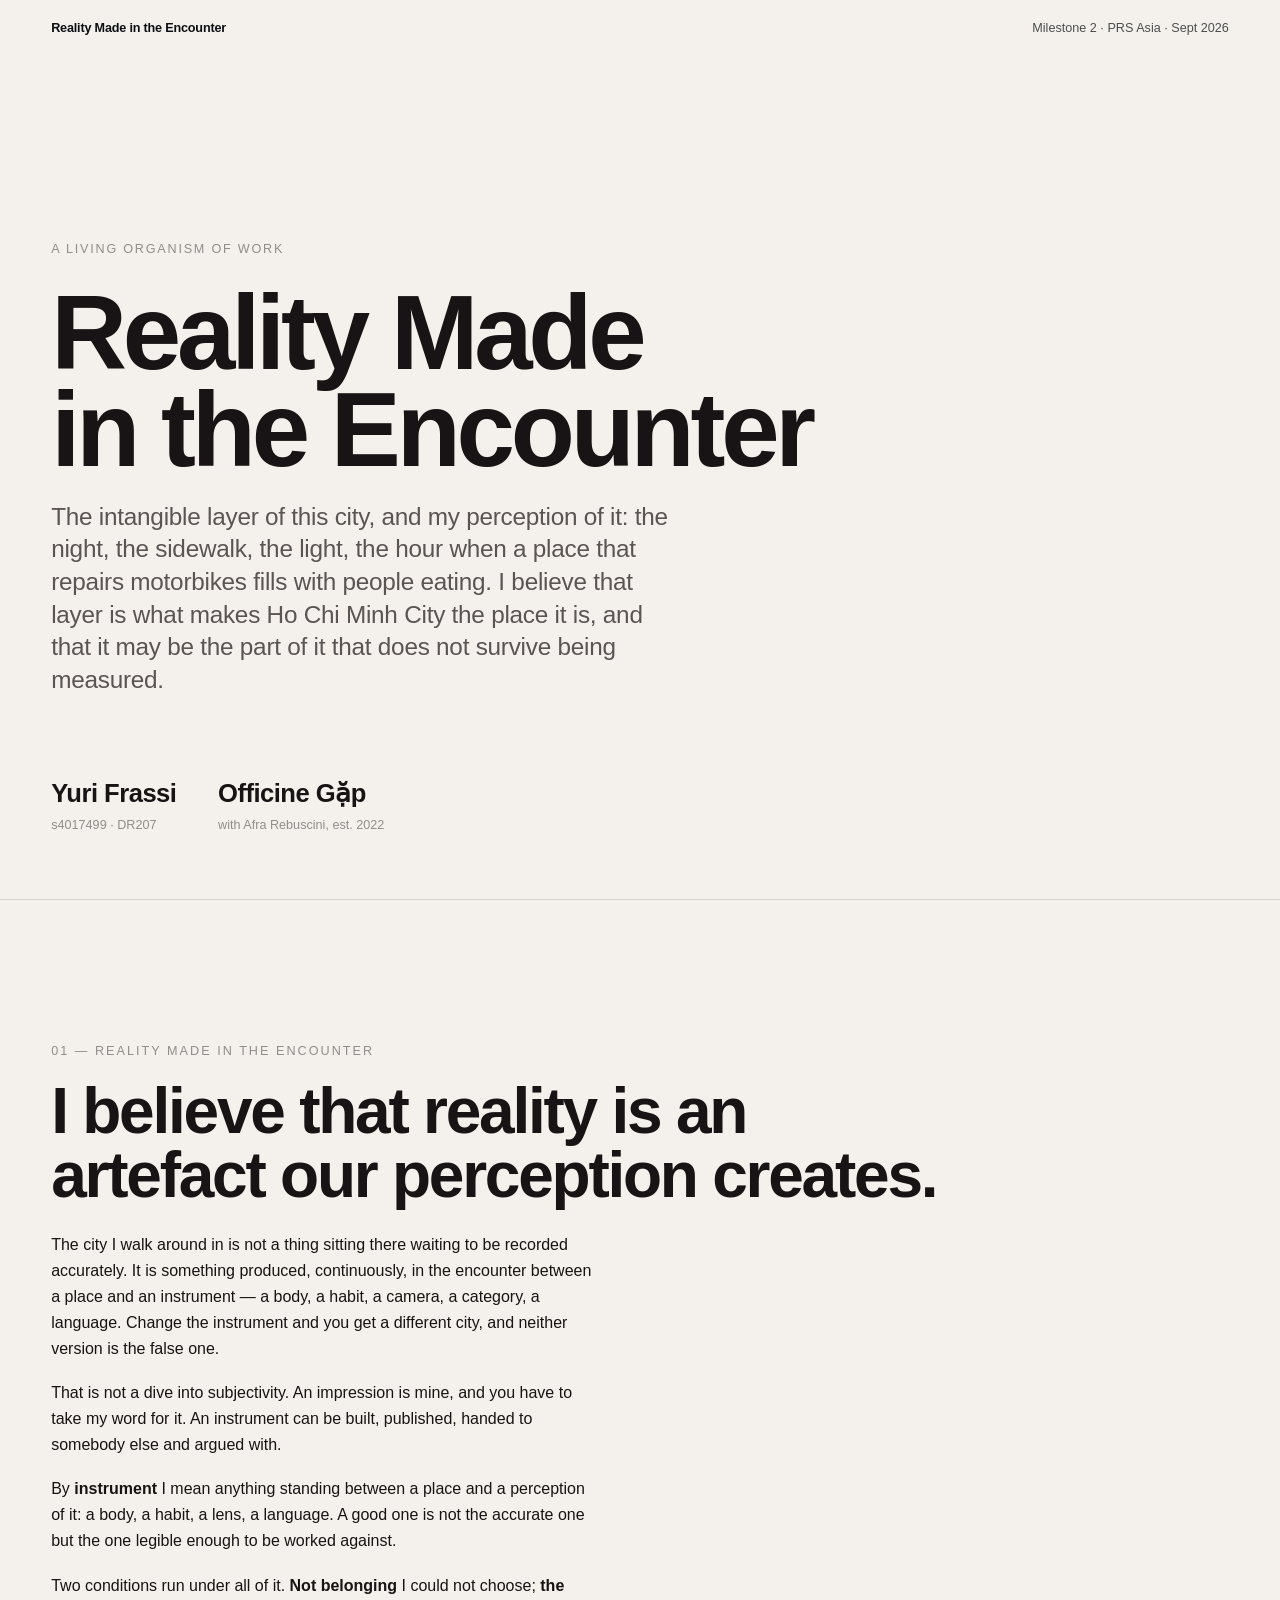
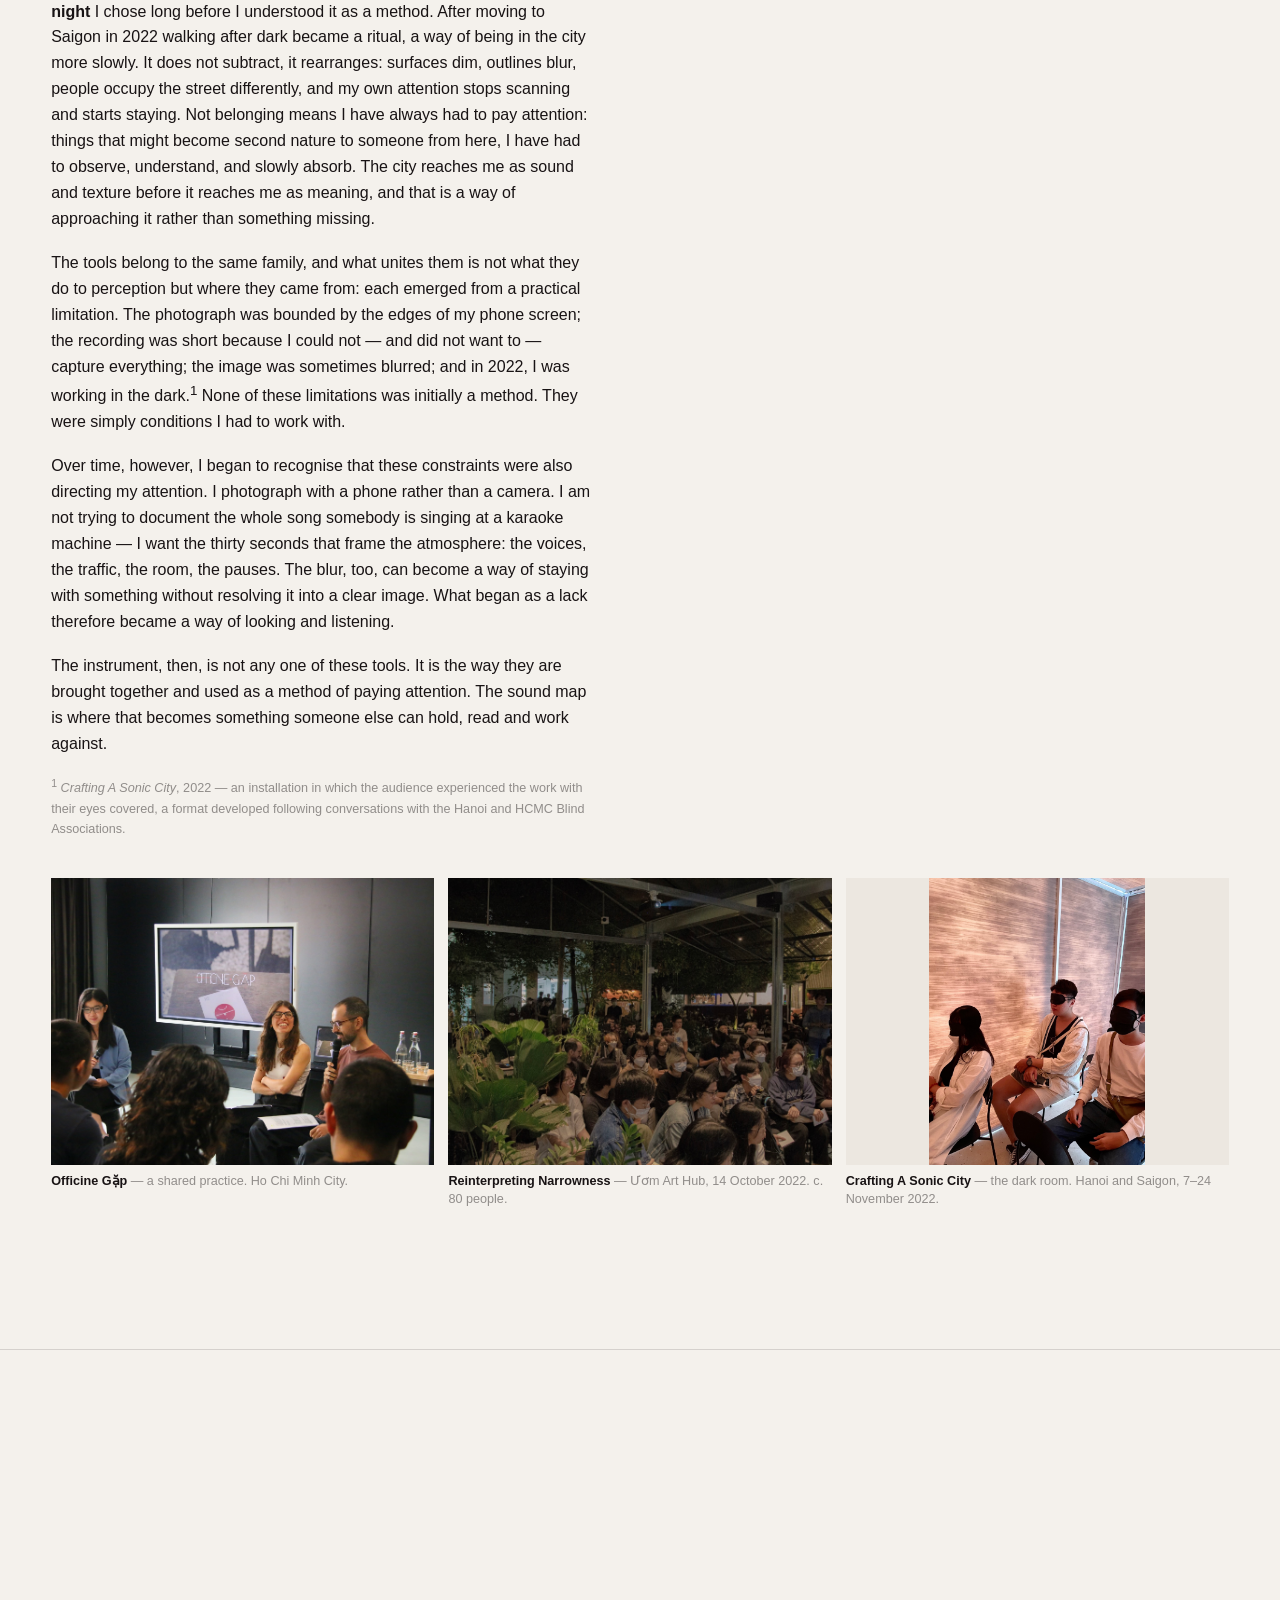
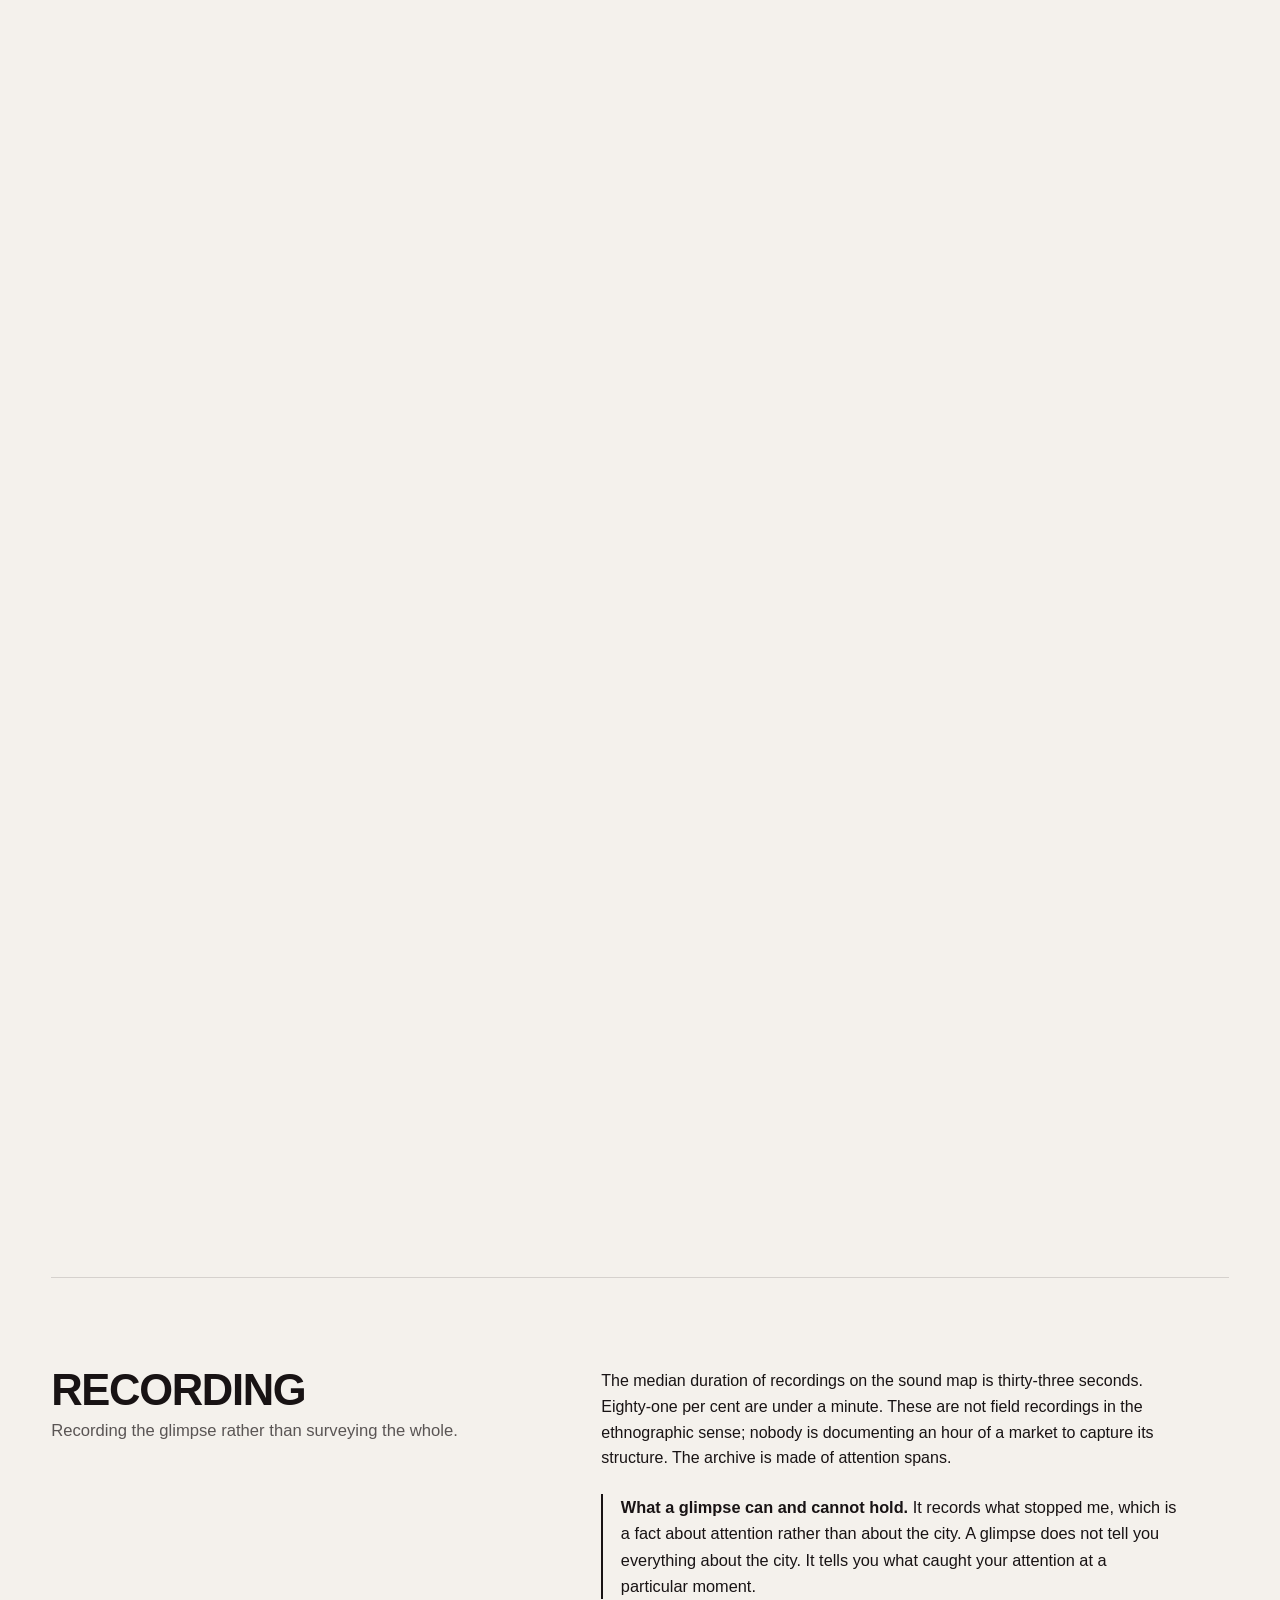
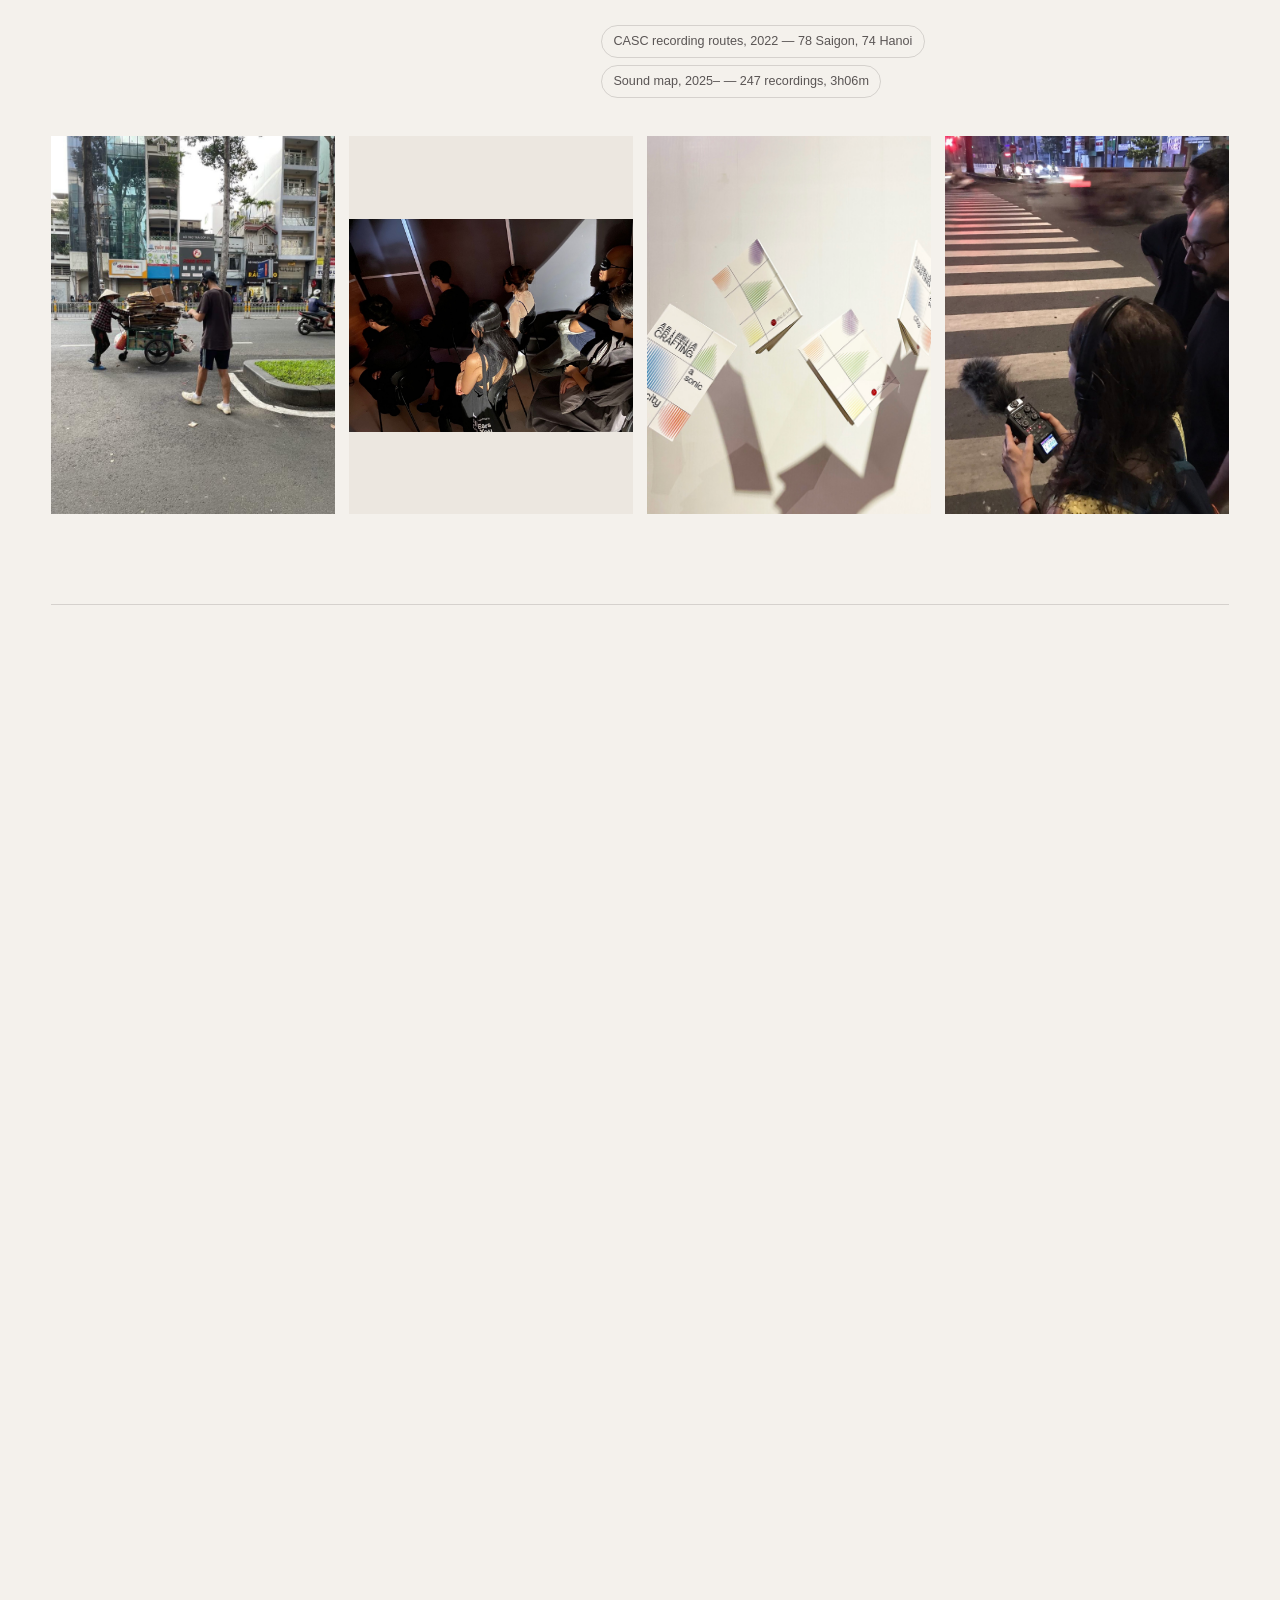
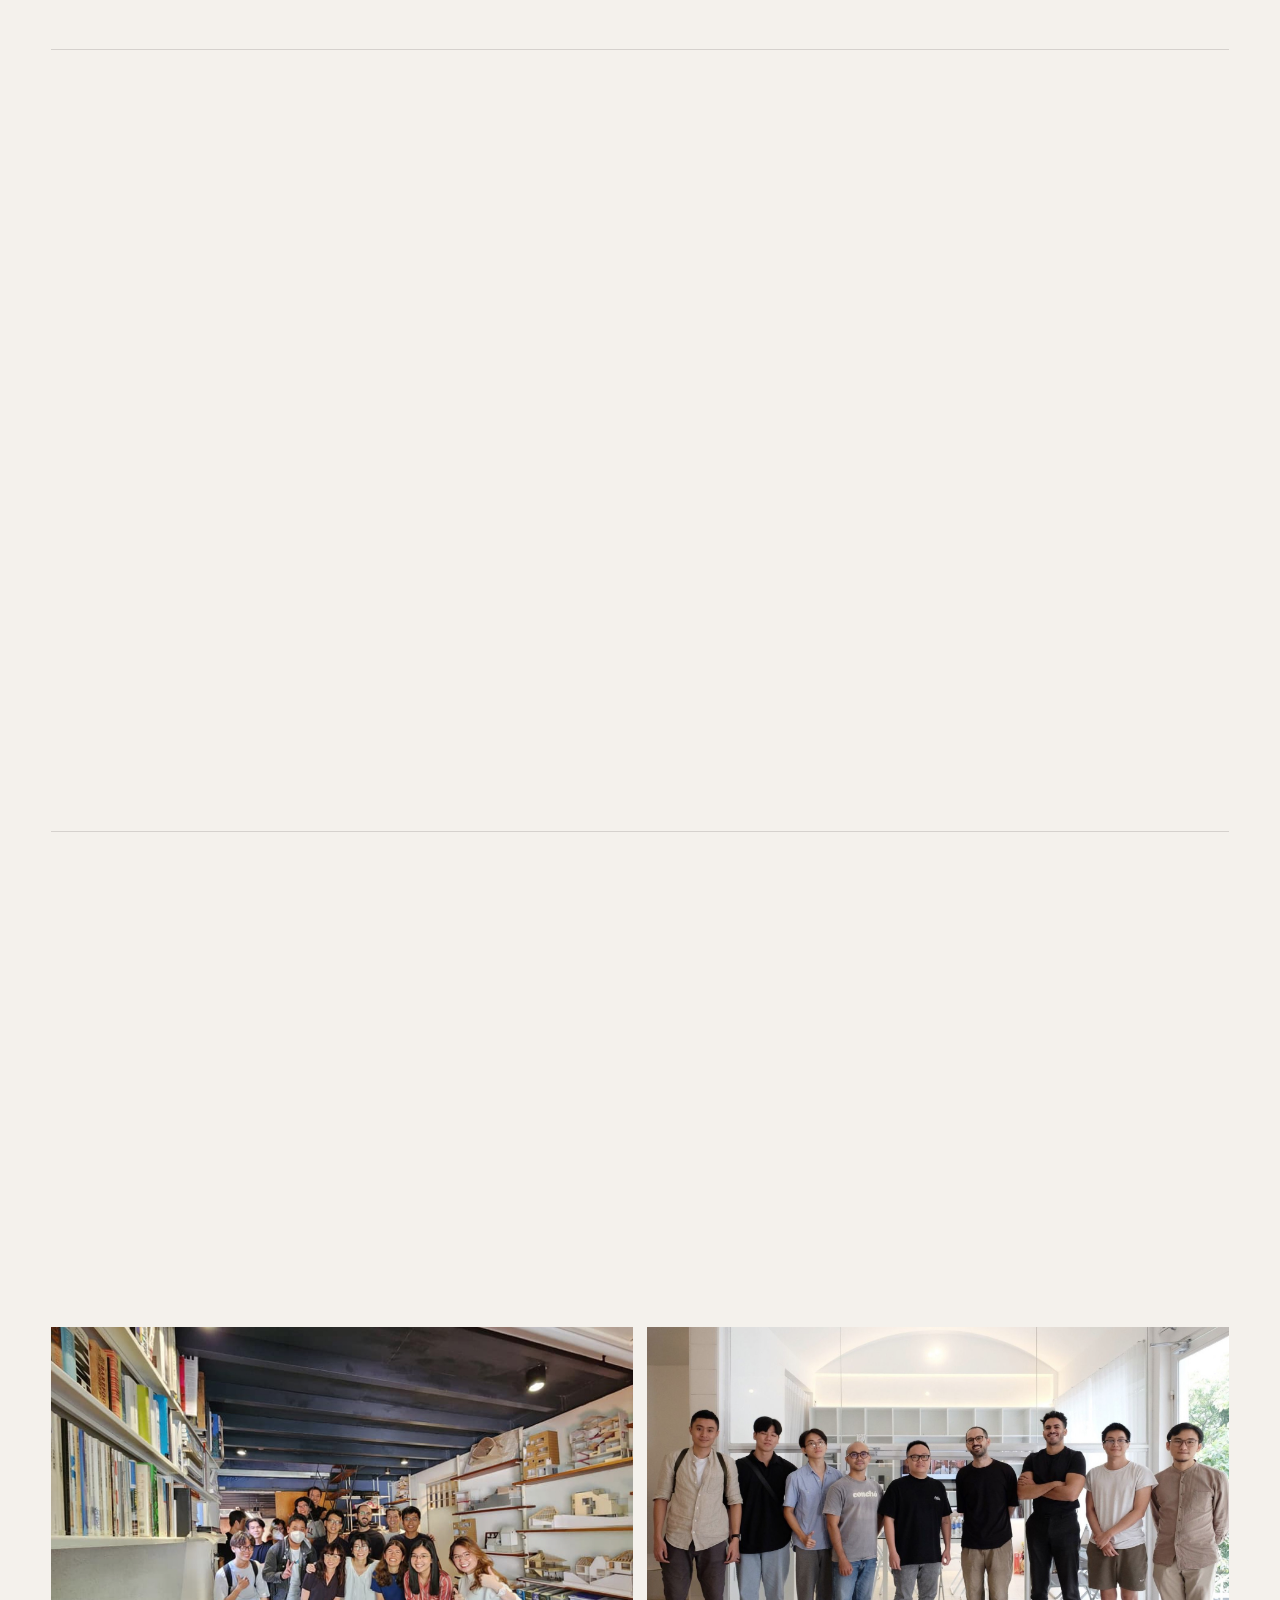
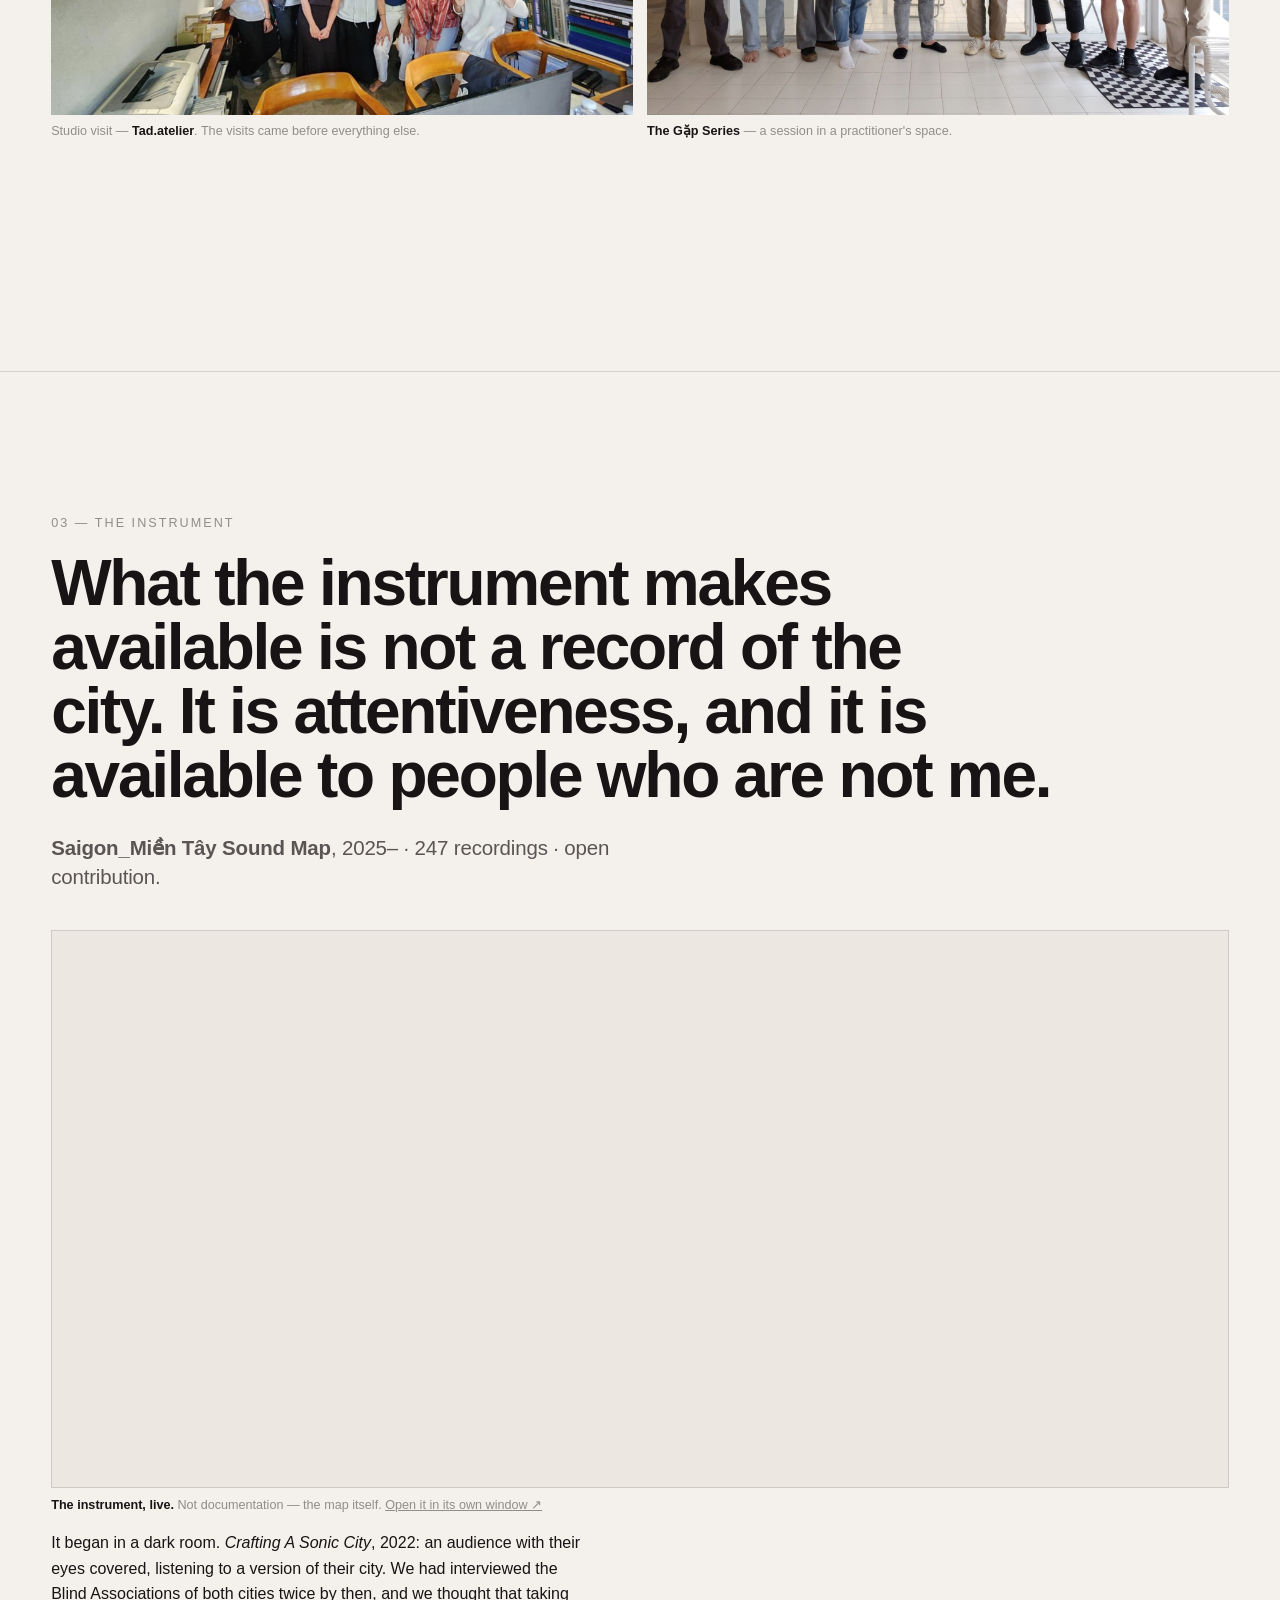
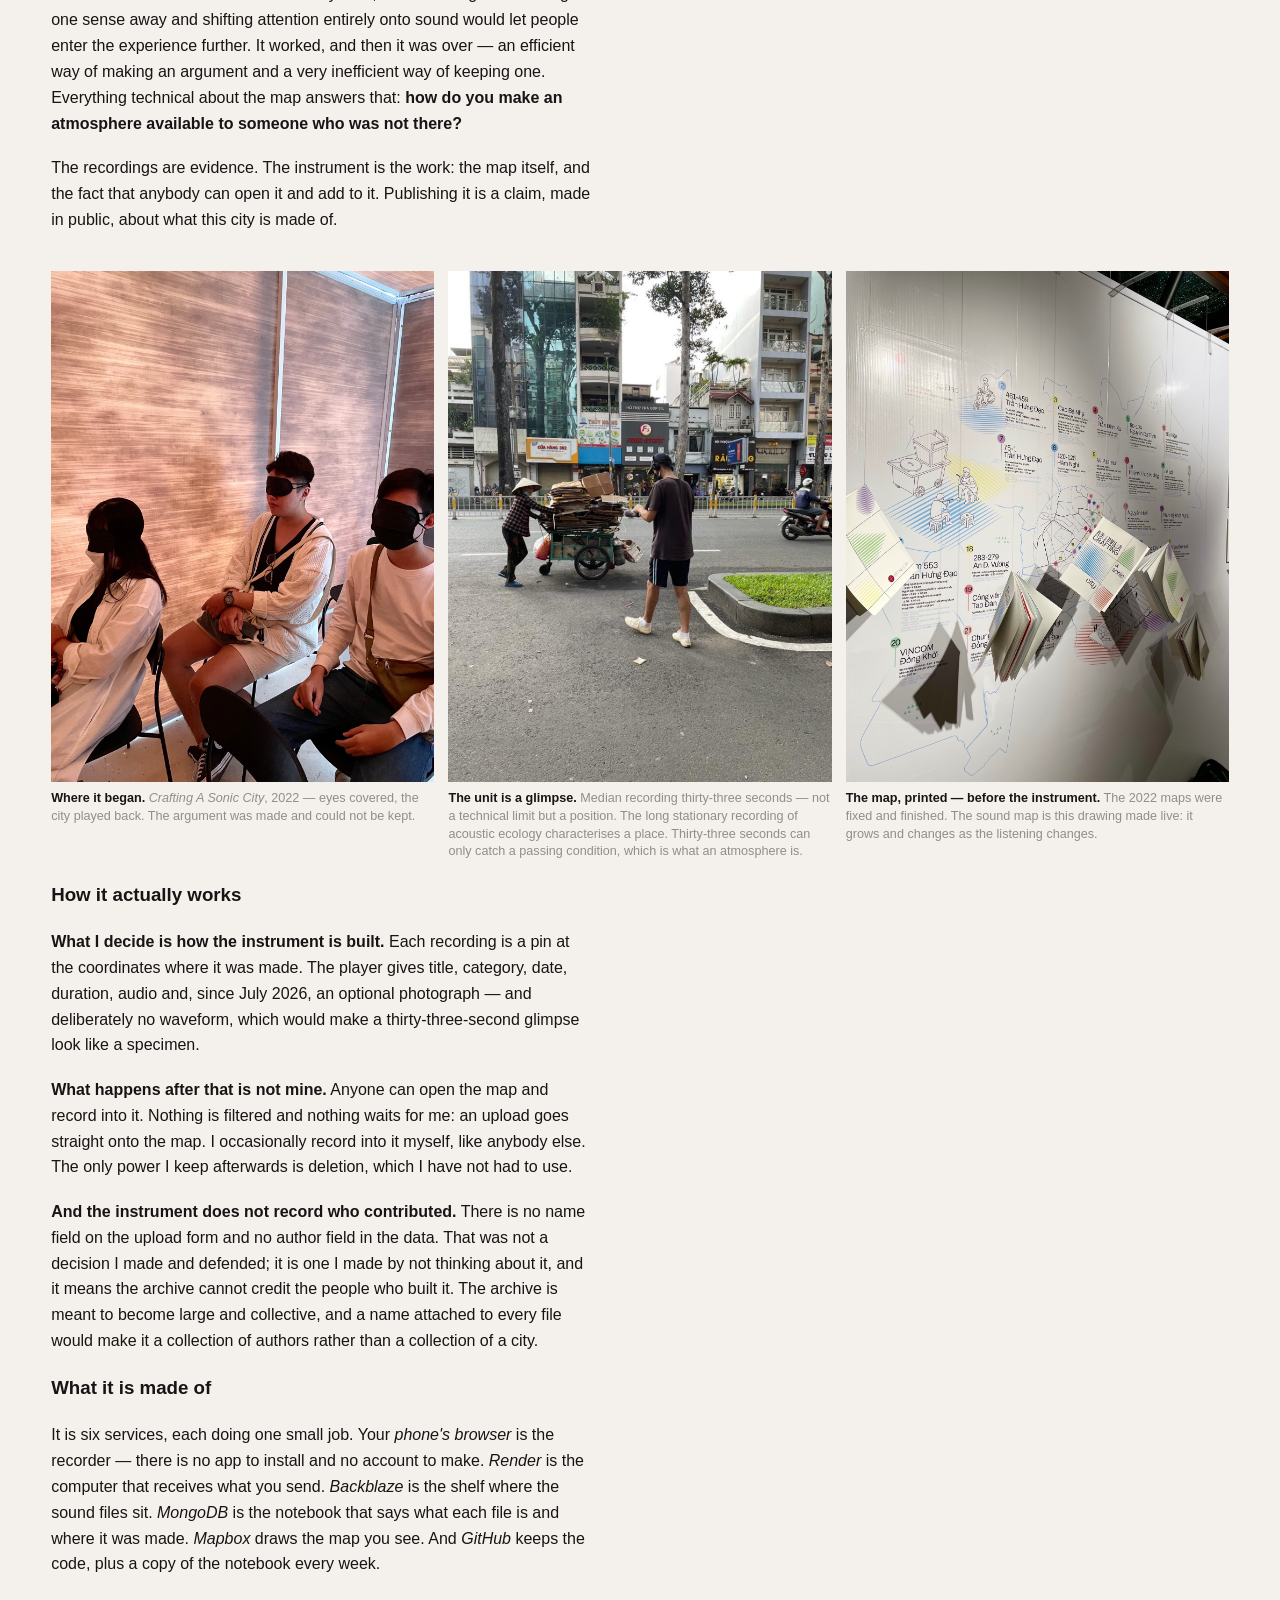
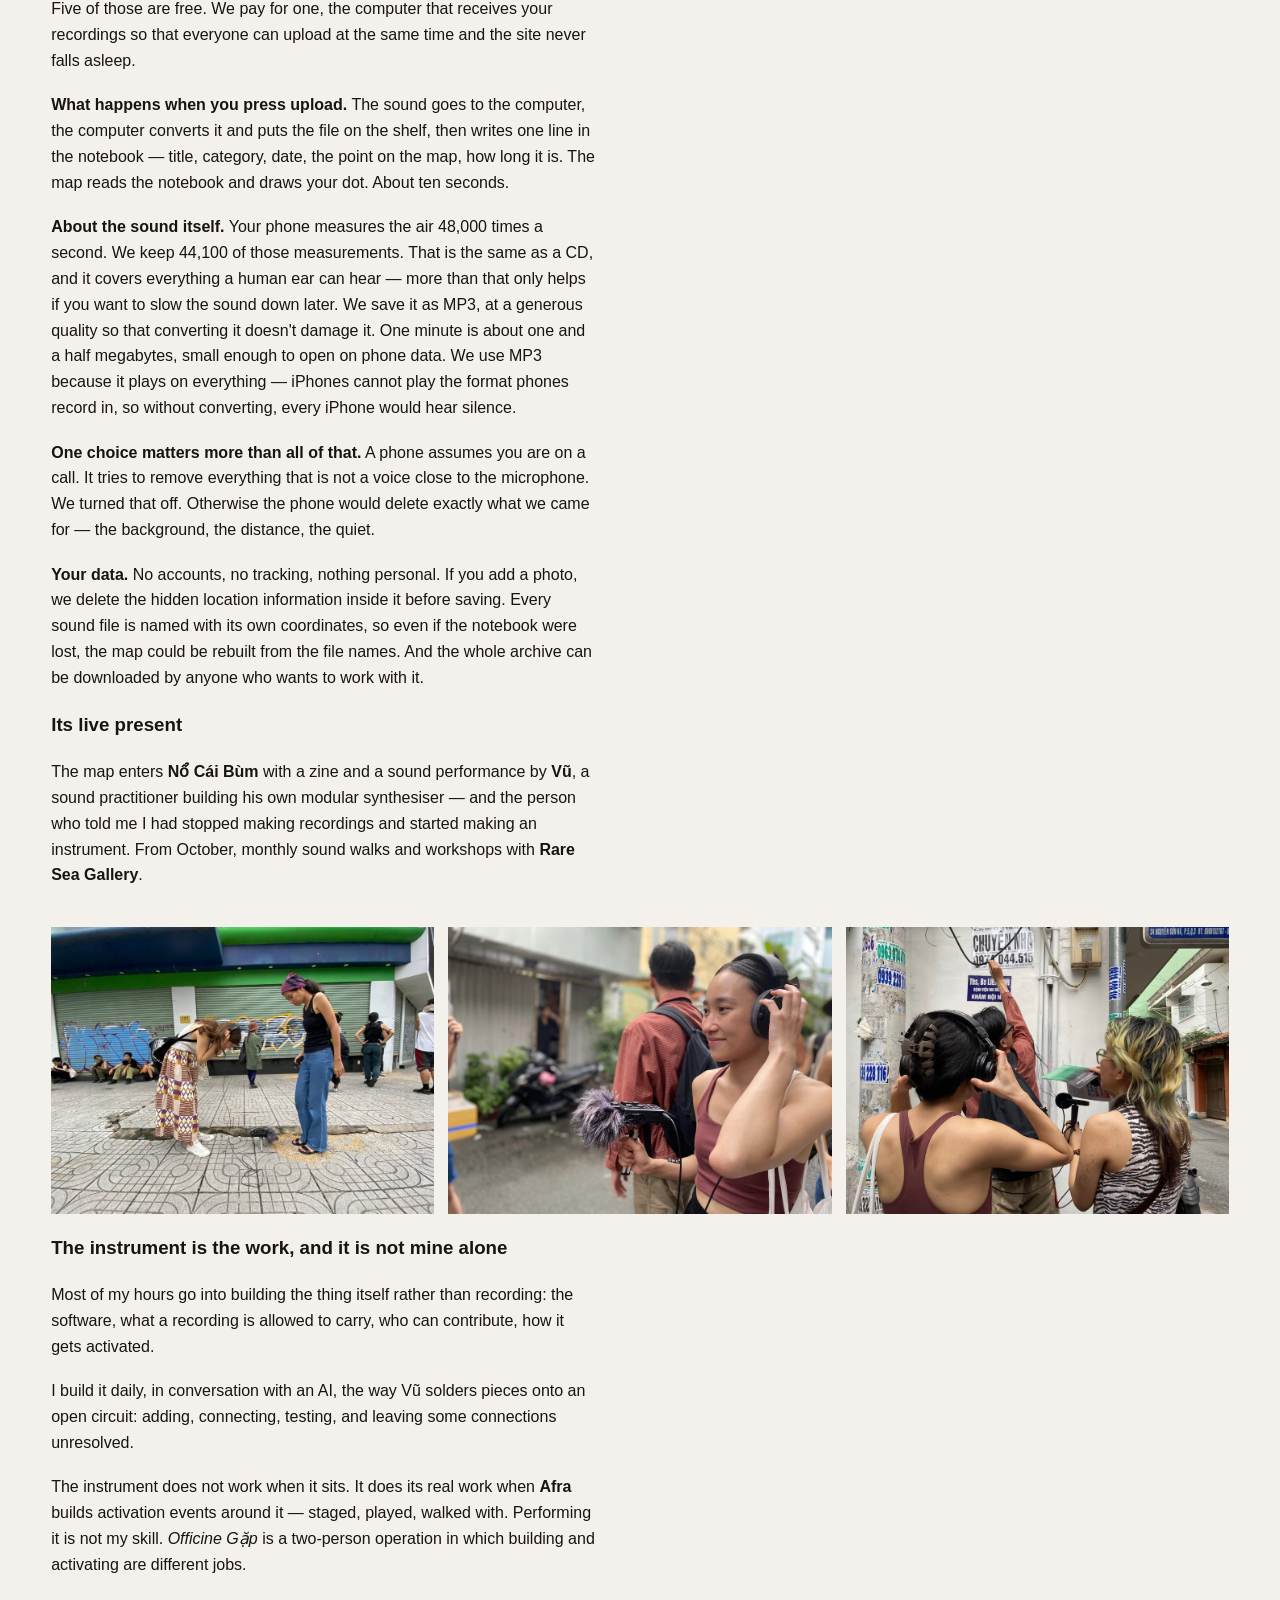
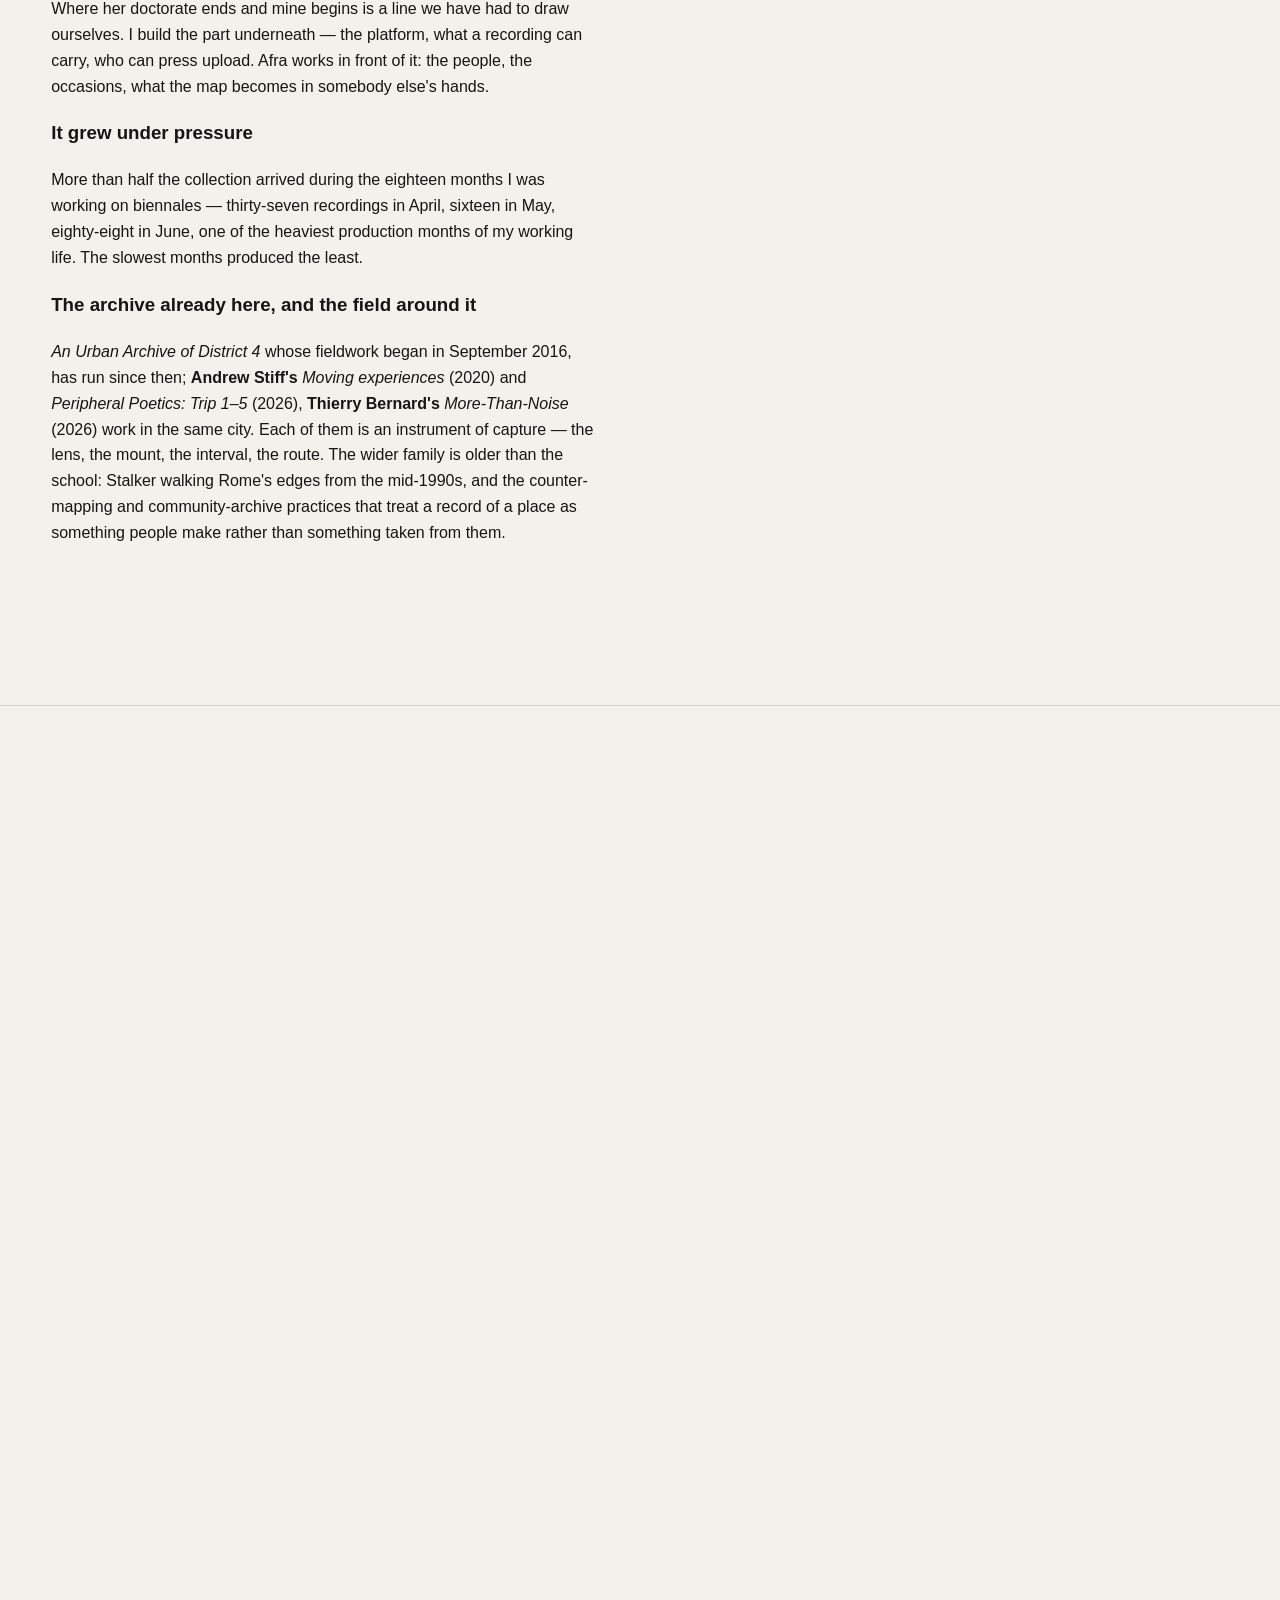
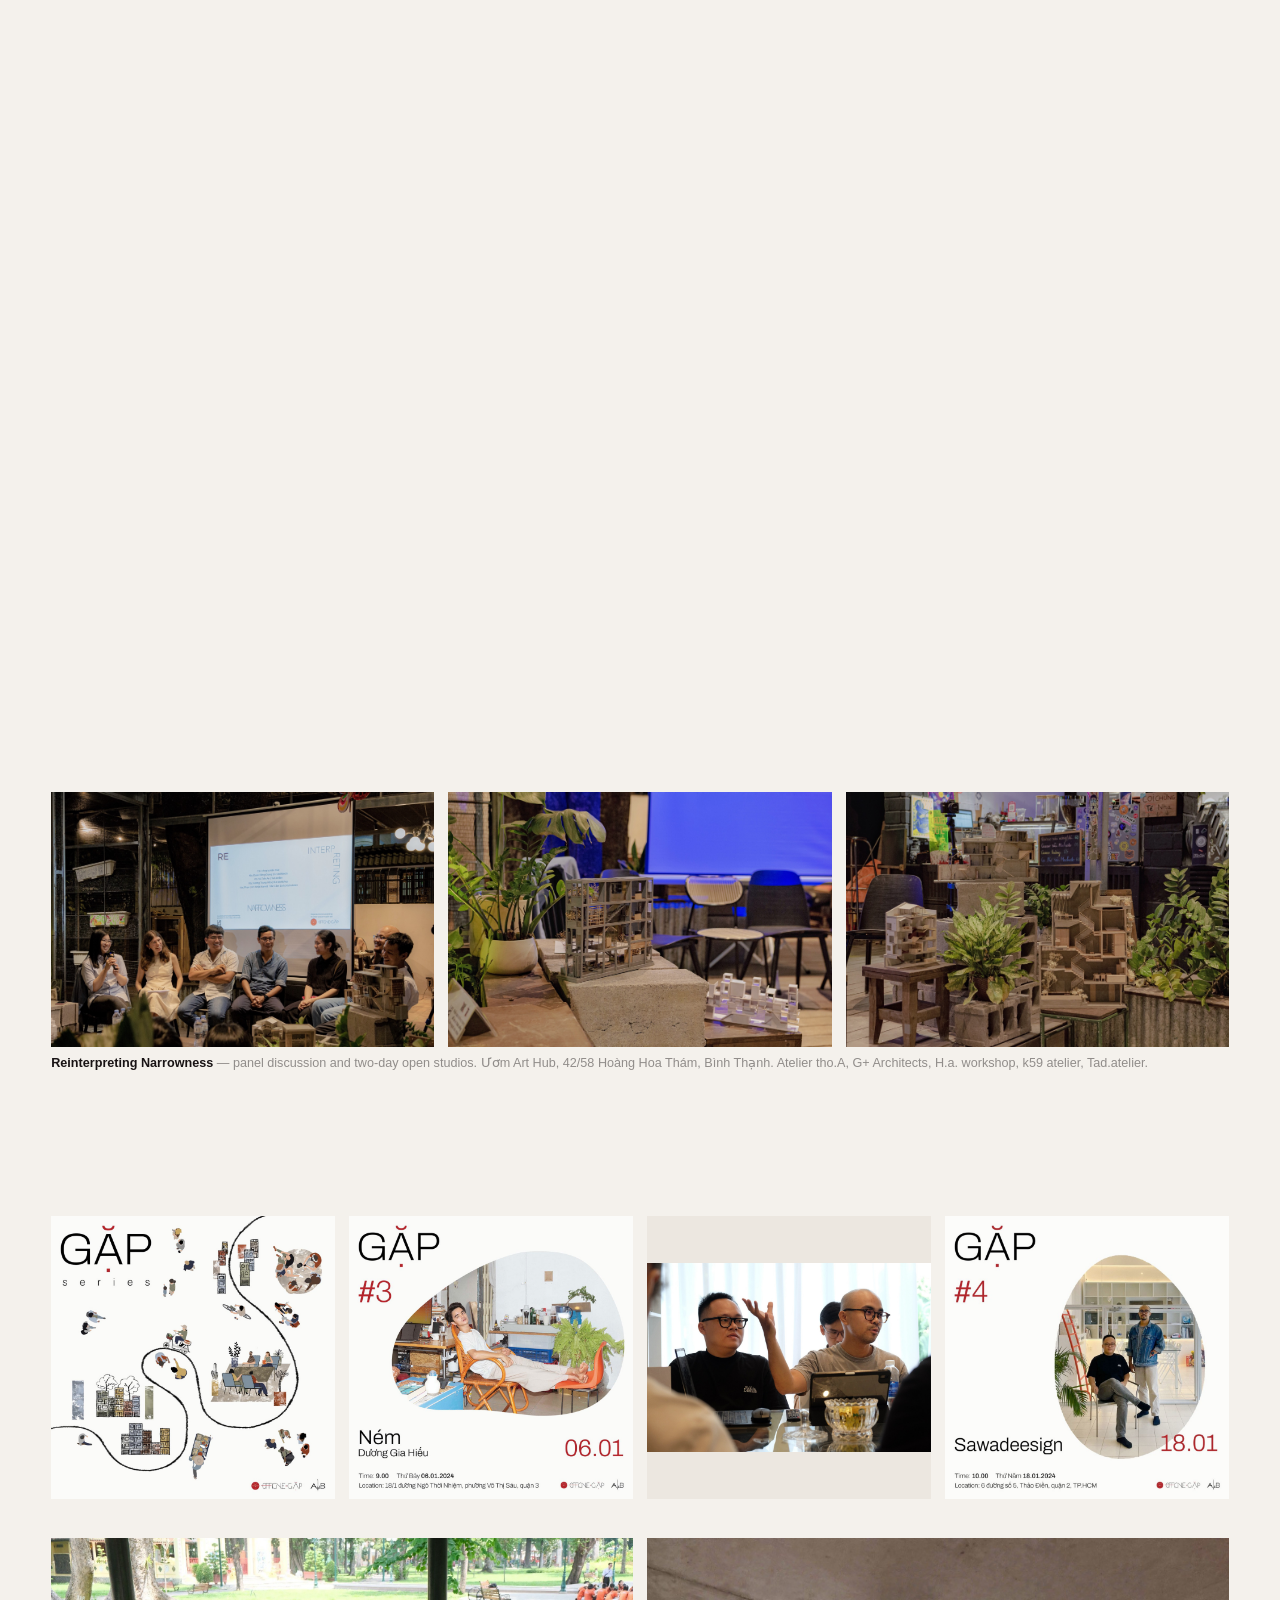
==== commit de1a37b3: "portfolio: archive to 247, milestone dates, and remove Lacey from supervisors Archive figures recomp" ====
--- a/index.html
+++ b/index.html
@@ -153,7 +153,7 @@
         </div>
         <div class="move__body" data-r>
           <p>
-            The median duration of recordings on the sound map is thirty-six seconds. Seventy-eight per cent
+            The median duration of recordings on the sound map is thirty-three seconds. Eighty-one per cent
             are under a minute. These are not field recordings in the ethnographic sense; nobody
             is documenting an hour of a market to capture its structure. The archive is made of
             attention spans.
@@ -165,7 +165,7 @@
           </p>
           <ul class="ev">
             <li>CASC recording routes, 2022 — 78 Saigon, 74 Hanoi</li>
-            <li>Sound map, 2025– — 241 recordings, 2h59m</li>
+            <li>Sound map, 2025– — 247 recordings, 3h06m</li>
           </ul>
         </div>
       </div>
@@ -294,9 +294,9 @@
 <section class="sec" id="instrument">
   <div class="wrap">
     <p class="num" data-r>03 — The instrument</p>
-    <h2 class="measure-wide" data-r>The instrument is the authored work. Not the recordings it holds, and not any one state of its classification.</h2>
+    <h2 class="measure-wide" data-r>What the instrument makes available is not a record of the city. It is attentiveness, and it is available to people who are not me.</h2>
     <p class="lede" data-r>
-      <b>Saigon_Miền Tây Sound Map</b>, 2025– · 241 recordings · open contribution.
+      <b>Saigon_Miền Tây Sound Map</b>, 2025– · 247 recordings · open contribution.
     </p>
 
     <div class="embed" data-r>
@@ -323,7 +323,7 @@
       <figure class="fig fig--tall" data-r><img src="/assets/img/p-casc-black-room.jpg" alt="Crafting A Sonic City, the dark room" loading="lazy" />
         <figcaption class="cap"><b>Where it began.</b> <em>Crafting A Sonic City</em>, 2022 — eyes covered, the city played back. The argument was made and could not be kept.</figcaption></figure>
       <figure class="fig fig--tall" data-r><img src="/assets/img/p-me-recording-soundscape.jpg" alt="Recording the soundscape" loading="lazy" />
-        <figcaption class="cap"><b>The unit is a glimpse.</b> Median recording thirty-six seconds — not a technical limit but a position. The long stationary recording of acoustic ecology characterises a place. Thirty-six seconds can only catch a passing condition, which is what an atmosphere is.</figcaption></figure>
+        <figcaption class="cap"><b>The unit is a glimpse.</b> Median recording thirty-three seconds — not a technical limit but a position. The long stationary recording of acoustic ecology characterises a place. Thirty-three seconds can only catch a passing condition, which is what an atmosphere is.</figcaption></figure>
       <figure class="fig fig--tall" data-r><img src="/assets/img/p-casc-black-room-map.jpg" alt="Printed sound map" loading="lazy" />
         <figcaption class="cap"><b>The map, printed — before the instrument.</b> The 2022 maps were fixed and finished. The sound map is this drawing made live: it grows and changes as the listening changes.</figcaption></figure>
     </div>
@@ -333,14 +333,15 @@
       <p><b>What I decide is how the instrument is built.</b> Each recording is a pin at the
         coordinates where it was made. The player gives title, category, date, duration, audio and,
         since July 2026, an optional photograph — and deliberately no waveform, which would make a
-        thirty-six-second glimpse look like a specimen.</p>
+        thirty-three-second glimpse look like a specimen.</p>
       <p><b>What happens after that is not mine.</b> Anyone can open the map and record into it.
         Nothing is filtered and nothing waits for me: an upload goes straight onto the map. I
         occasionally record into it myself, like anybody else. The only power I keep afterwards is
         deletion, which I have not had to use.</p>
       <p><b>And the instrument does not record who contributed.</b> There is no name field on the
-        upload form and no author field in the data, and that is deliberate. What matters here is
-        what was recorded, not who uploaded it. The archive is meant to become large and collective,
+        upload form and no author field in the data. That was not a decision I made and defended;
+        it is one I made by not thinking about it, and it means the archive cannot credit the people
+        who built it. The archive is meant to become large and collective,
         and a name attached to every file would make it a collection of authors rather than a
         collection of a city.</p>
 
@@ -403,12 +404,12 @@
         in front of it: the people, the occasions, what the map becomes in somebody else's hands.</p>
 
       <h3>It grew under pressure</h3>
-      <p>Almost the entire collection was made during the two years I was working on biennales —
+      <p>More than half the collection arrived during the eighteen months I was working on biennales —
         thirty-seven recordings in April, sixteen in May, eighty-eight in June, one of the heaviest
         production months of my working life. The slowest months produced the least.</p>
 
       <h3>The archive already here, and the field around it</h3>
-      <p><em>An Urban Archive of District 4</em> has run since 2016; <b>Andrew Stiff's</b> <em>Moving
+      <p><em>An Urban Archive of District 4</em> whose fieldwork began in September 2016, has run since then; <b>Andrew Stiff's</b> <em>Moving
         experiences</em> (2020) and <em>Peripheral Poetics: Trip 1–5</em> (2026), <b>Thierry Bernard's</b>
         <em>More-Than-Noise</em> (2026) work in the
         same city. Each of them is an instrument of capture — the lens, the mount, the interval, the
@@ -677,17 +678,18 @@
 
     <div class="embed embed--audio" data-r>
       <iframe title="Crafting A Sonic City — the two composed tracks, with HUM Studios" loading="lazy" src="https://w.soundcloud.com/player/?url=https%3A//api.soundcloud.com/playlists/1566873196&amp;color=%23181314&amp;auto_play=false&amp;hide_related=true&amp;show_comments=false&amp;show_user=true&amp;show_reposts=false&amp;visual=false"></iframe>
-      <p class="cap"><b>The two tracks.</b> The Hanoi and Saigon compositions from the 2022 dark rooms, with HUM Studios. Every decision in them was ours — which is what the 2028 room gives up.</p>
+      <p class="cap"><b>The two tracks.</b> The Hanoi and Saigon compositions from the 2022 dark rooms, with HUM Studios. Every decision in them was ours — which is what the 2027 room gives up.</p>
     </div>
 
     <table class="tbl" data-r>
       <tr><th>When</th><th>What</th></tr>
       <tr><td>Sept 2026</td><td>Milestone 2 — PRS Asia</td></tr>
-      <tr><td>Oct–Dec 2026</td><td><em>Nổ Cái Bùm</em> — the map transposed outside the city. With the Goethe-Institut, an international artist invited to a sound workshop in Ho Chi Minh City. Two workshops with the category scheme opened for amendment.</td></tr>
+      <tr><td>Dec 2026</td><td><em>Nổ Cái Bùm</em> — the map transposed outside the city. With the Goethe-Institut, an international artist invited to a sound workshop in Ho Chi Minh City. Two workshops with the category scheme opened for amendment.</td></tr>
       <tr><td>Jan–Jun 2027</td><td><em>Reinterpreting Narrowness</em> book resolved. Gặp Series documented and the nomination chain published. Exhibition scoped, venue secured.</td></tr>
       <tr><td>~Apr 2027</td><td>WIP — exhibition design presented and tested with the panel</td></tr>
       <tr><td>Late 2027</td><td>Exhibition</td></tr>
-      <tr><td>Apr 2028</td><td>Final presentation, submission for examination</td></tr>
+      <tr><td>Sept 2027</td><td>Milestone 3</td></tr>
+      <tr><td>Sept 2028</td><td>Final presentation, submission for examination — which may itself take the form of an exhibition</td></tr>
     </table>
   </div>
 </section>
@@ -729,7 +731,7 @@
       <p><em>Living Together: Urban Transformations in Ho Chi Minh City.</em> Work in Progress, 29 March 2025. Plus Three Minute Thesis, March 2025.</p>
 
       <h3>Digital platforms and archives</h3>
-      <p>Officine Gặp. <em>Saigon_Miền Tây Sound Map.</em> 2025– . 241 recordings, open public contribution.</p>
+      <p>Officine Gặp. <em>Saigon_Miền Tây Sound Map.</em> 2025– . 247 recordings, open public contribution.</p>
       <p>Frassi, Yuri. <em>Project Vietnam.</em> 2019–2024. 743 images, 11 series.</p>
 
       <h3>Teaching and collaboration</h3>
@@ -766,7 +768,7 @@
     <p>
       <strong>Yuri Frassi</strong> · s4017499 · DR207 PhD (Architecture &amp; Urban Design),
       School of Architecture &amp; Urban Design, RMIT University<br />
-      Supervisors: Anna Johnson, Andrew Stiff, Jordan Lacey · Practice: Officine Gặp, with Afra
+      Supervisors: Anna Johnson, Andrew Stiff · Practice: Officine Gặp, with Afra
       Rebuscini<br />
       Second Milestone Review · PRS Asia · September 2026
     </p>
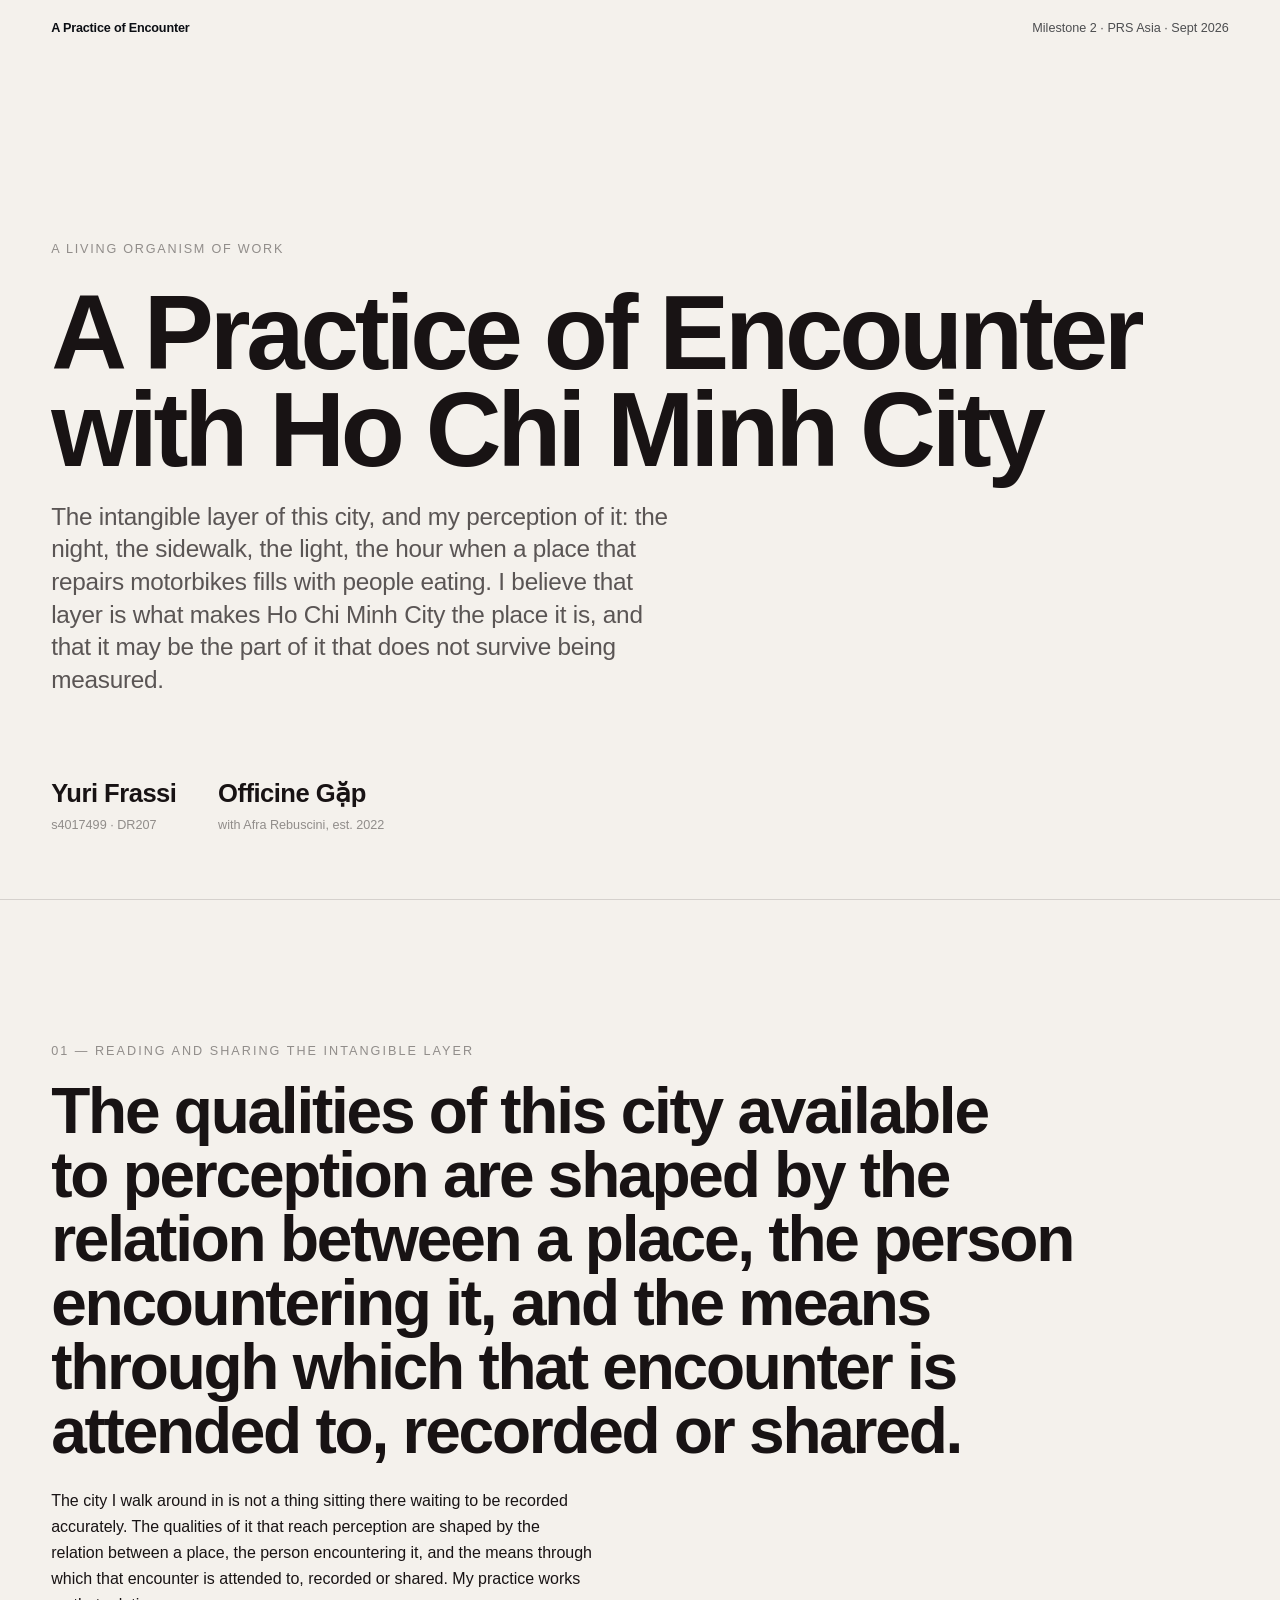
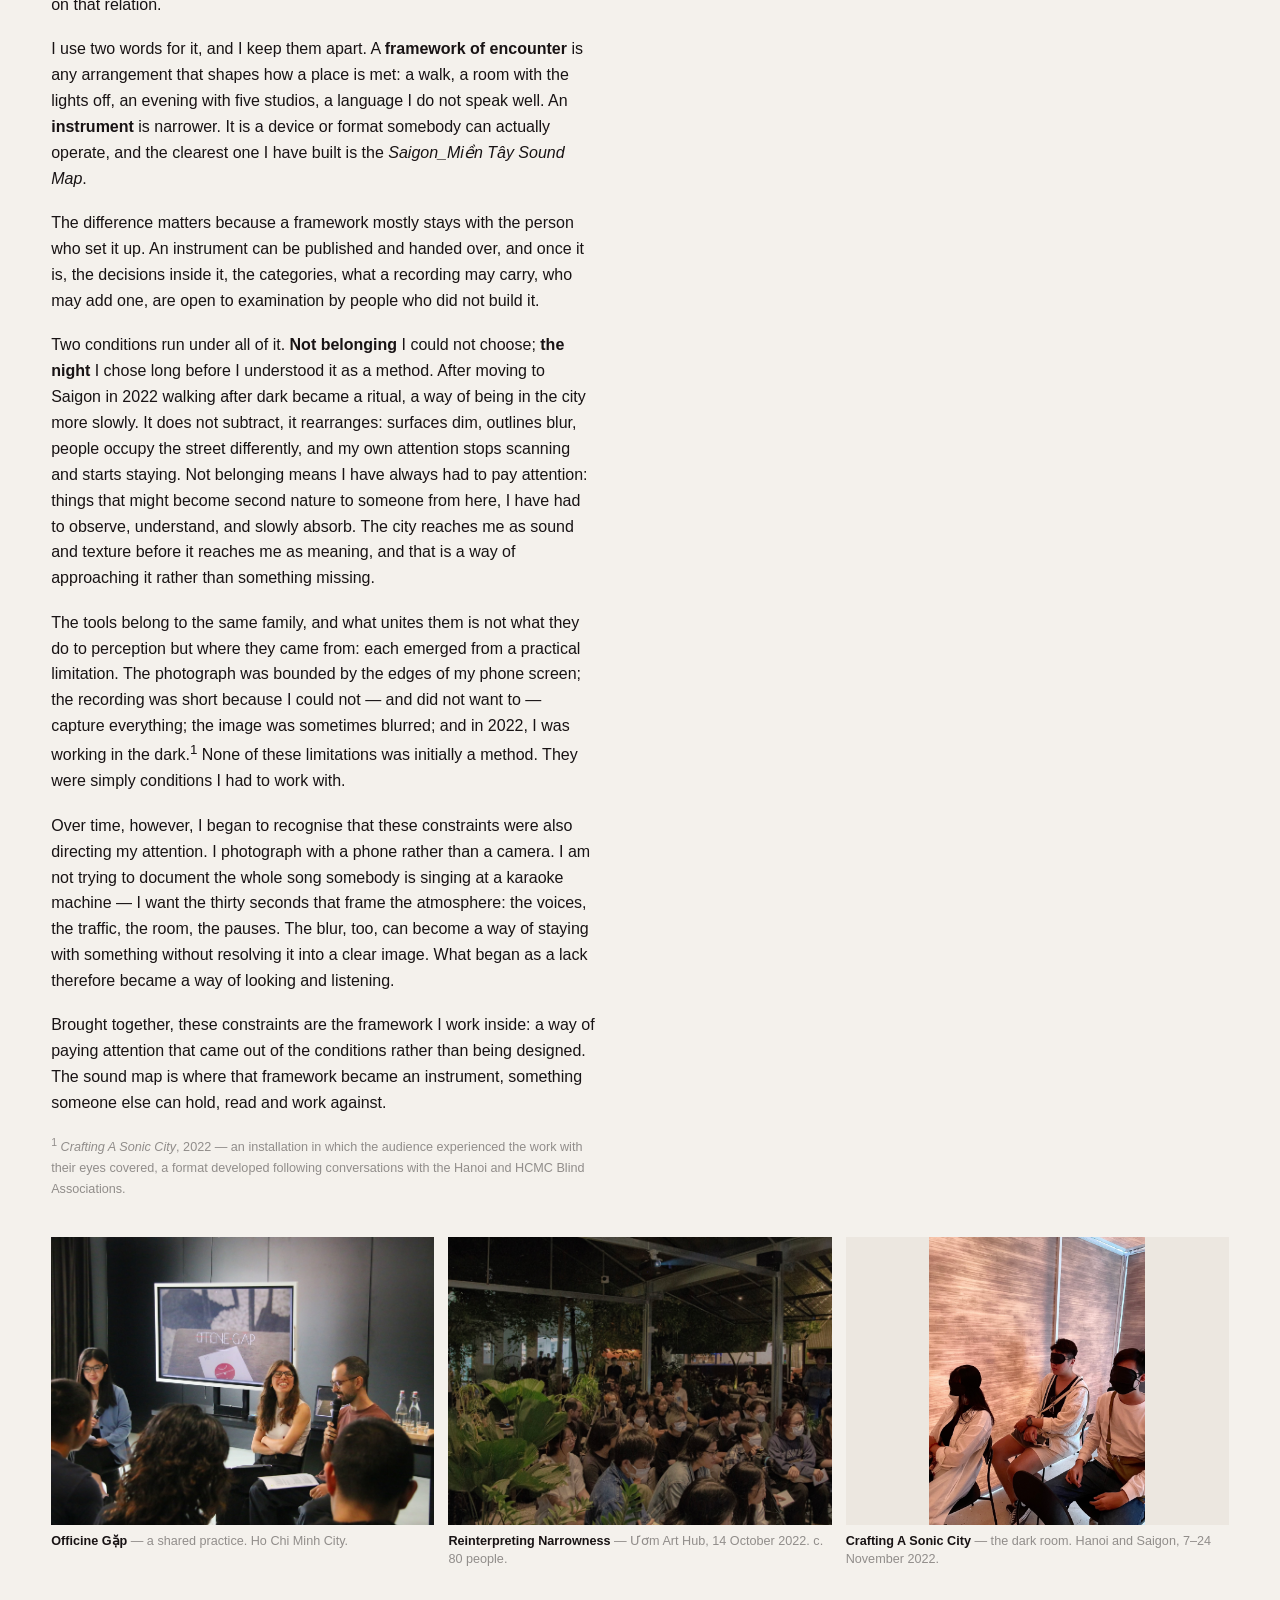
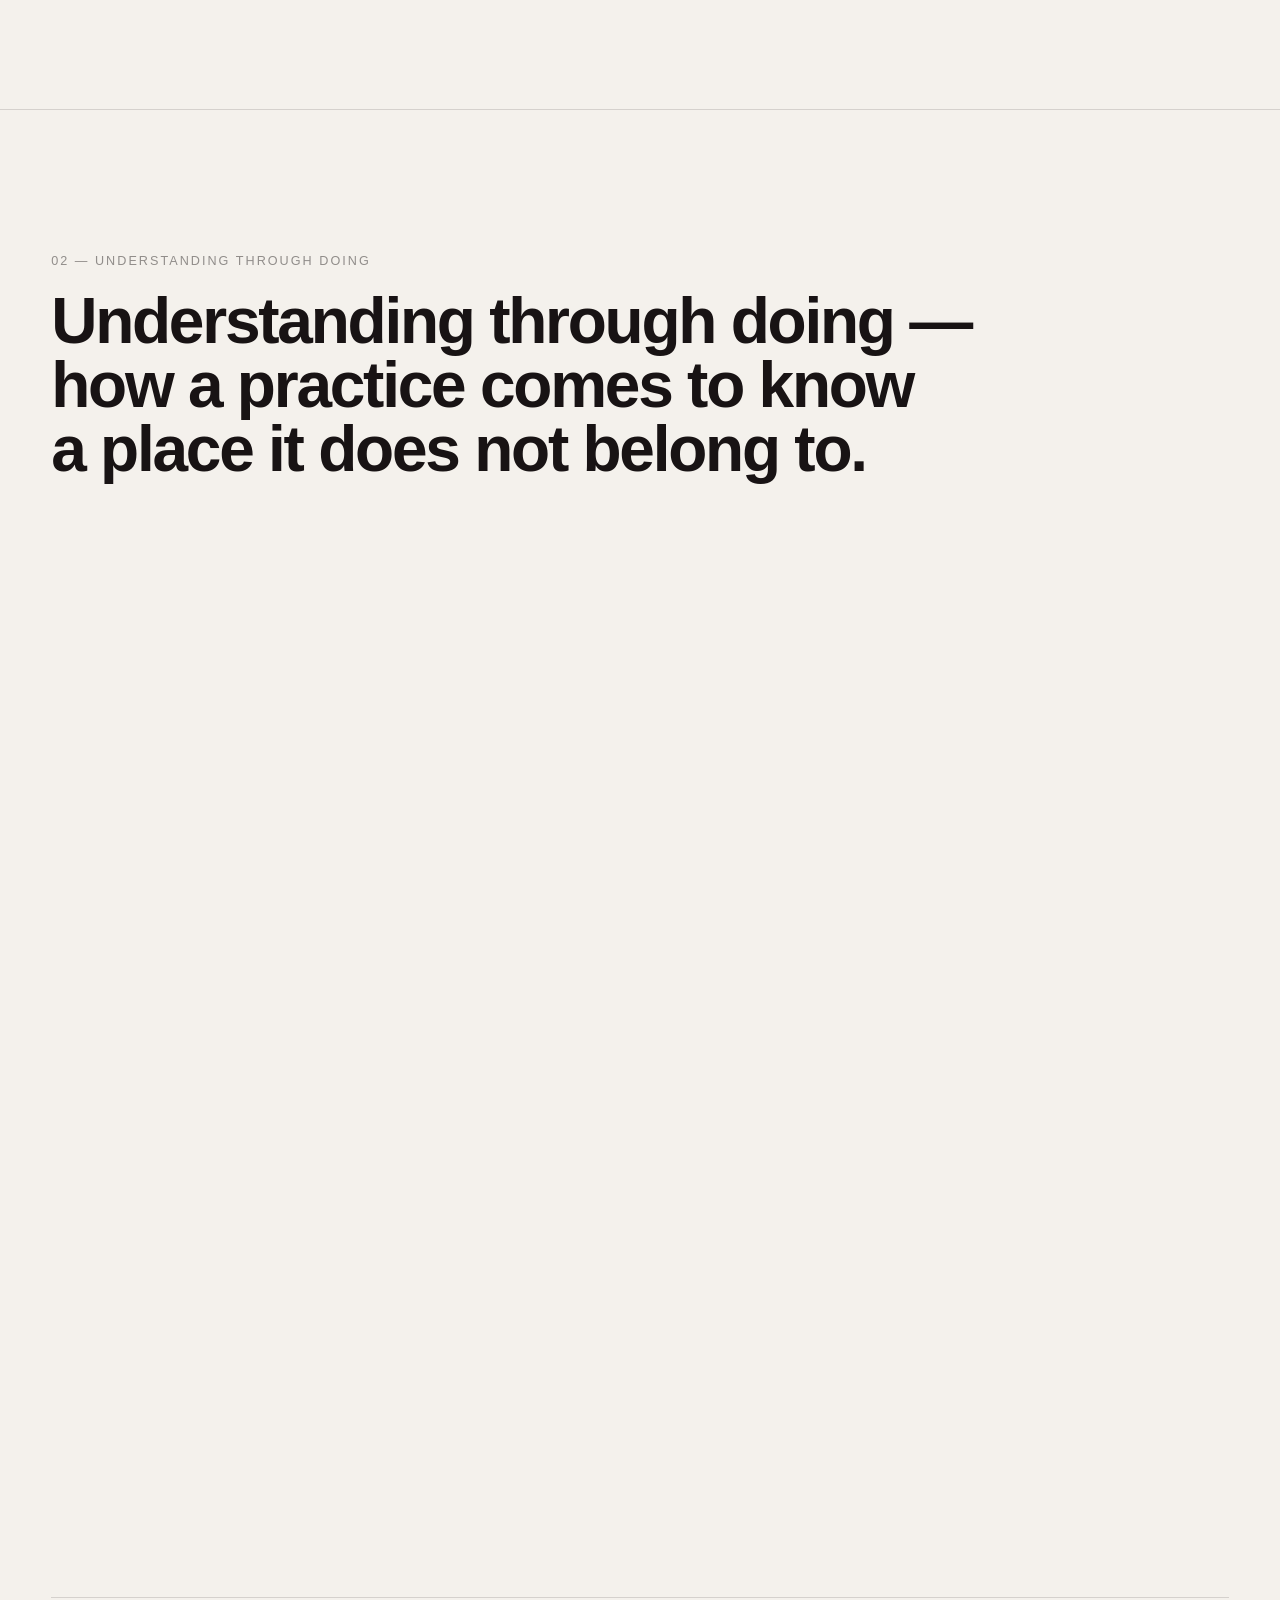
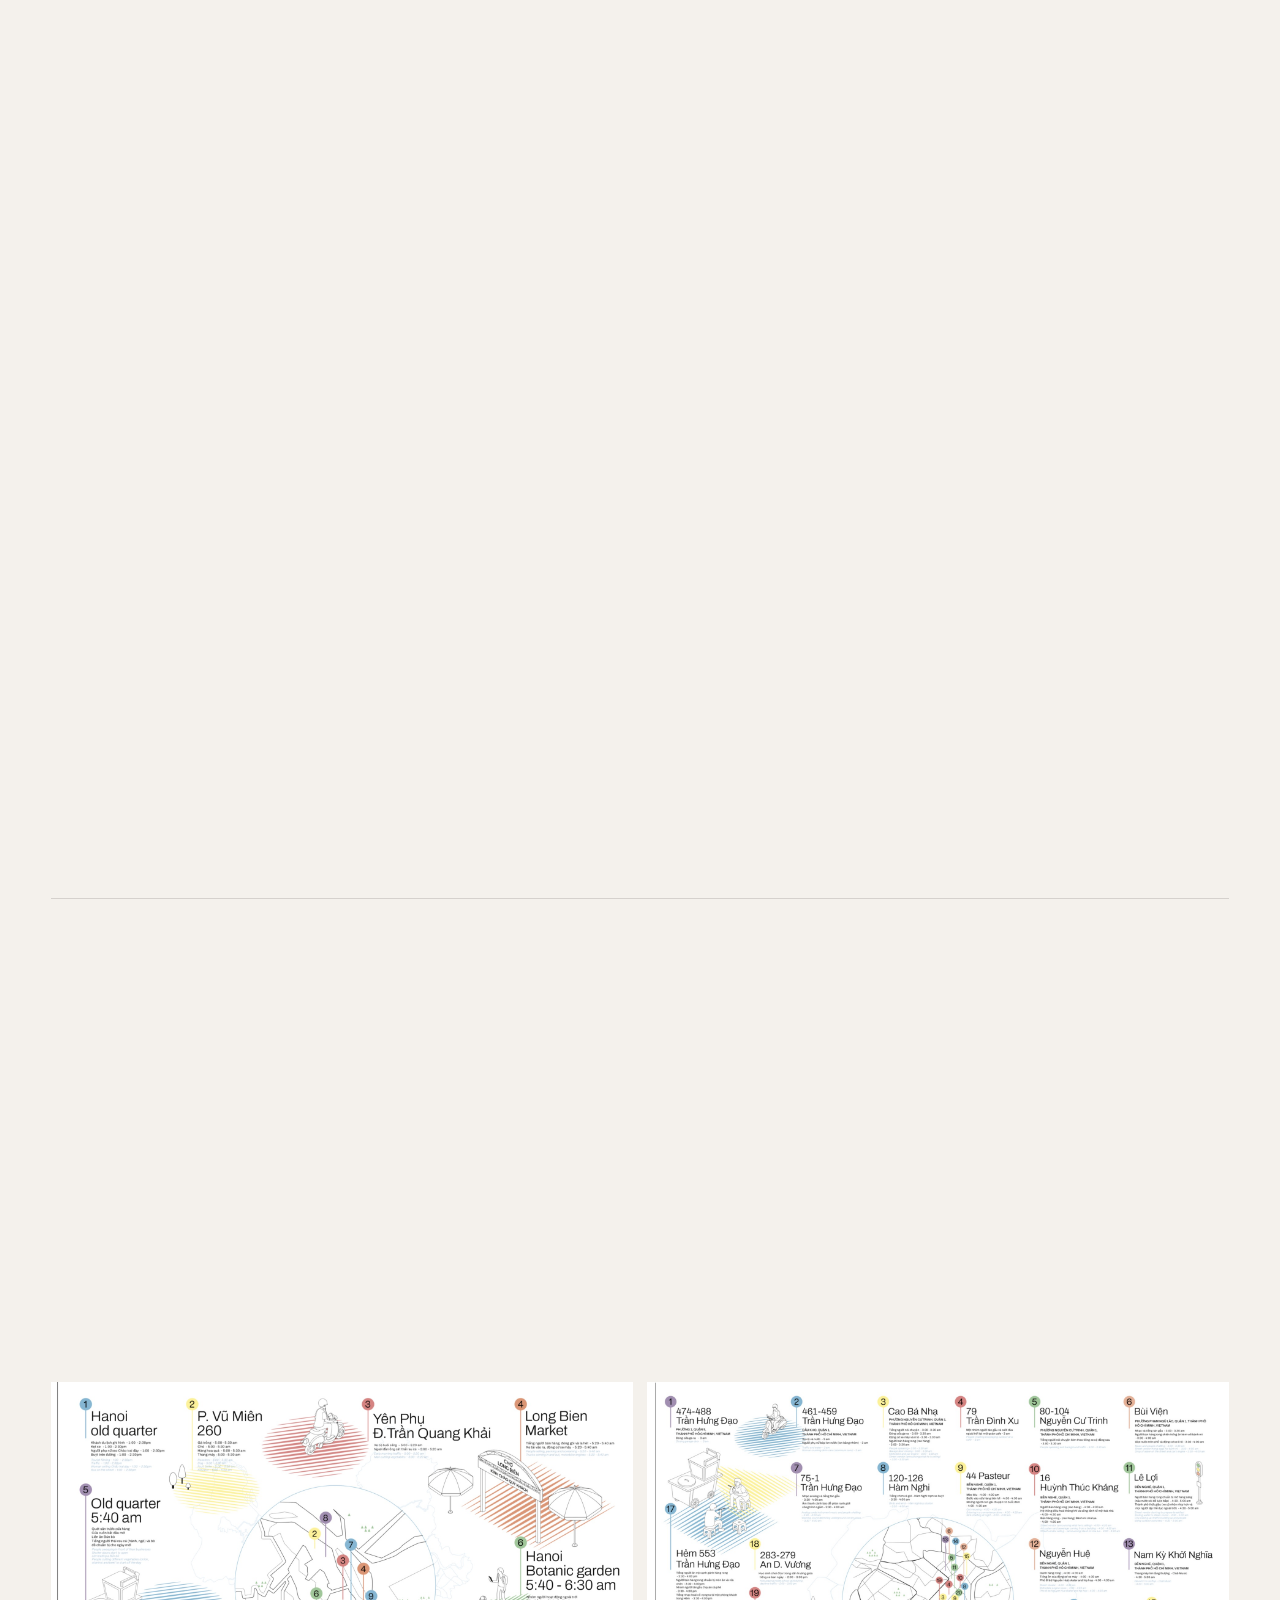
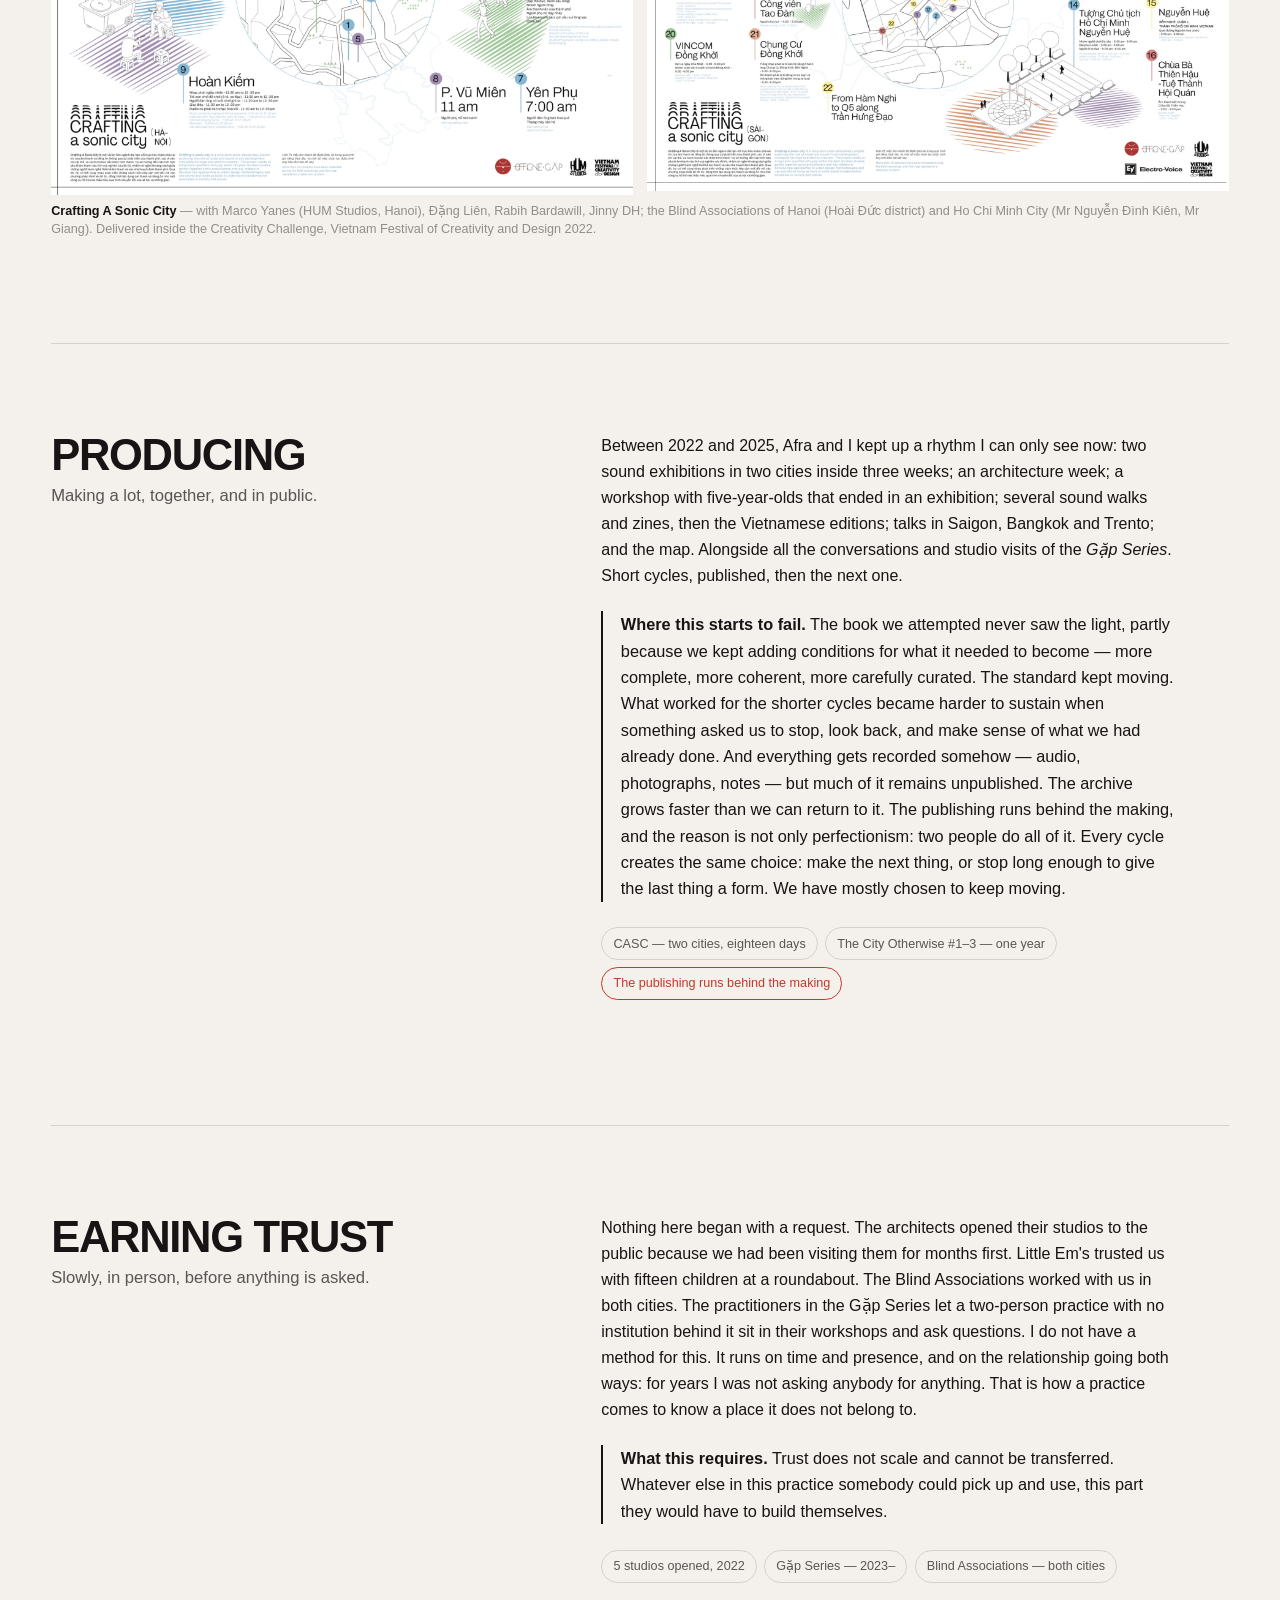
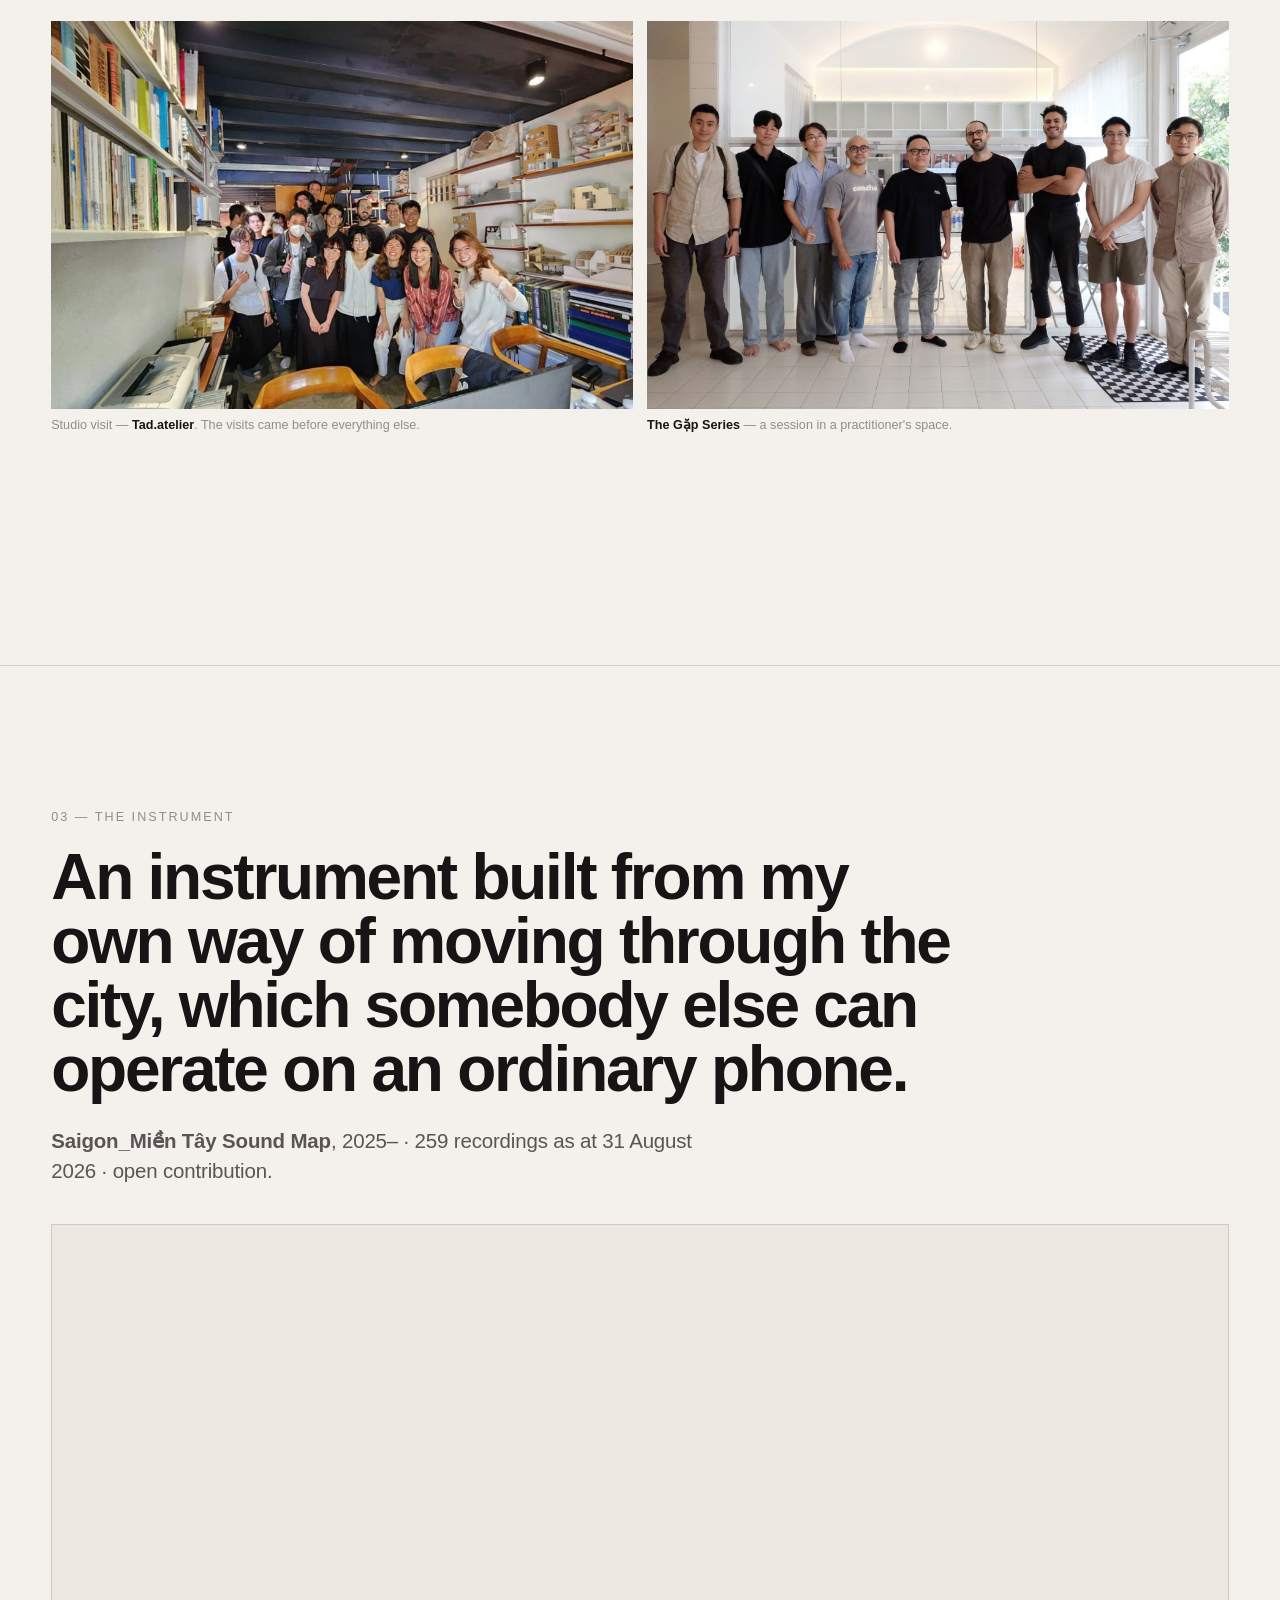
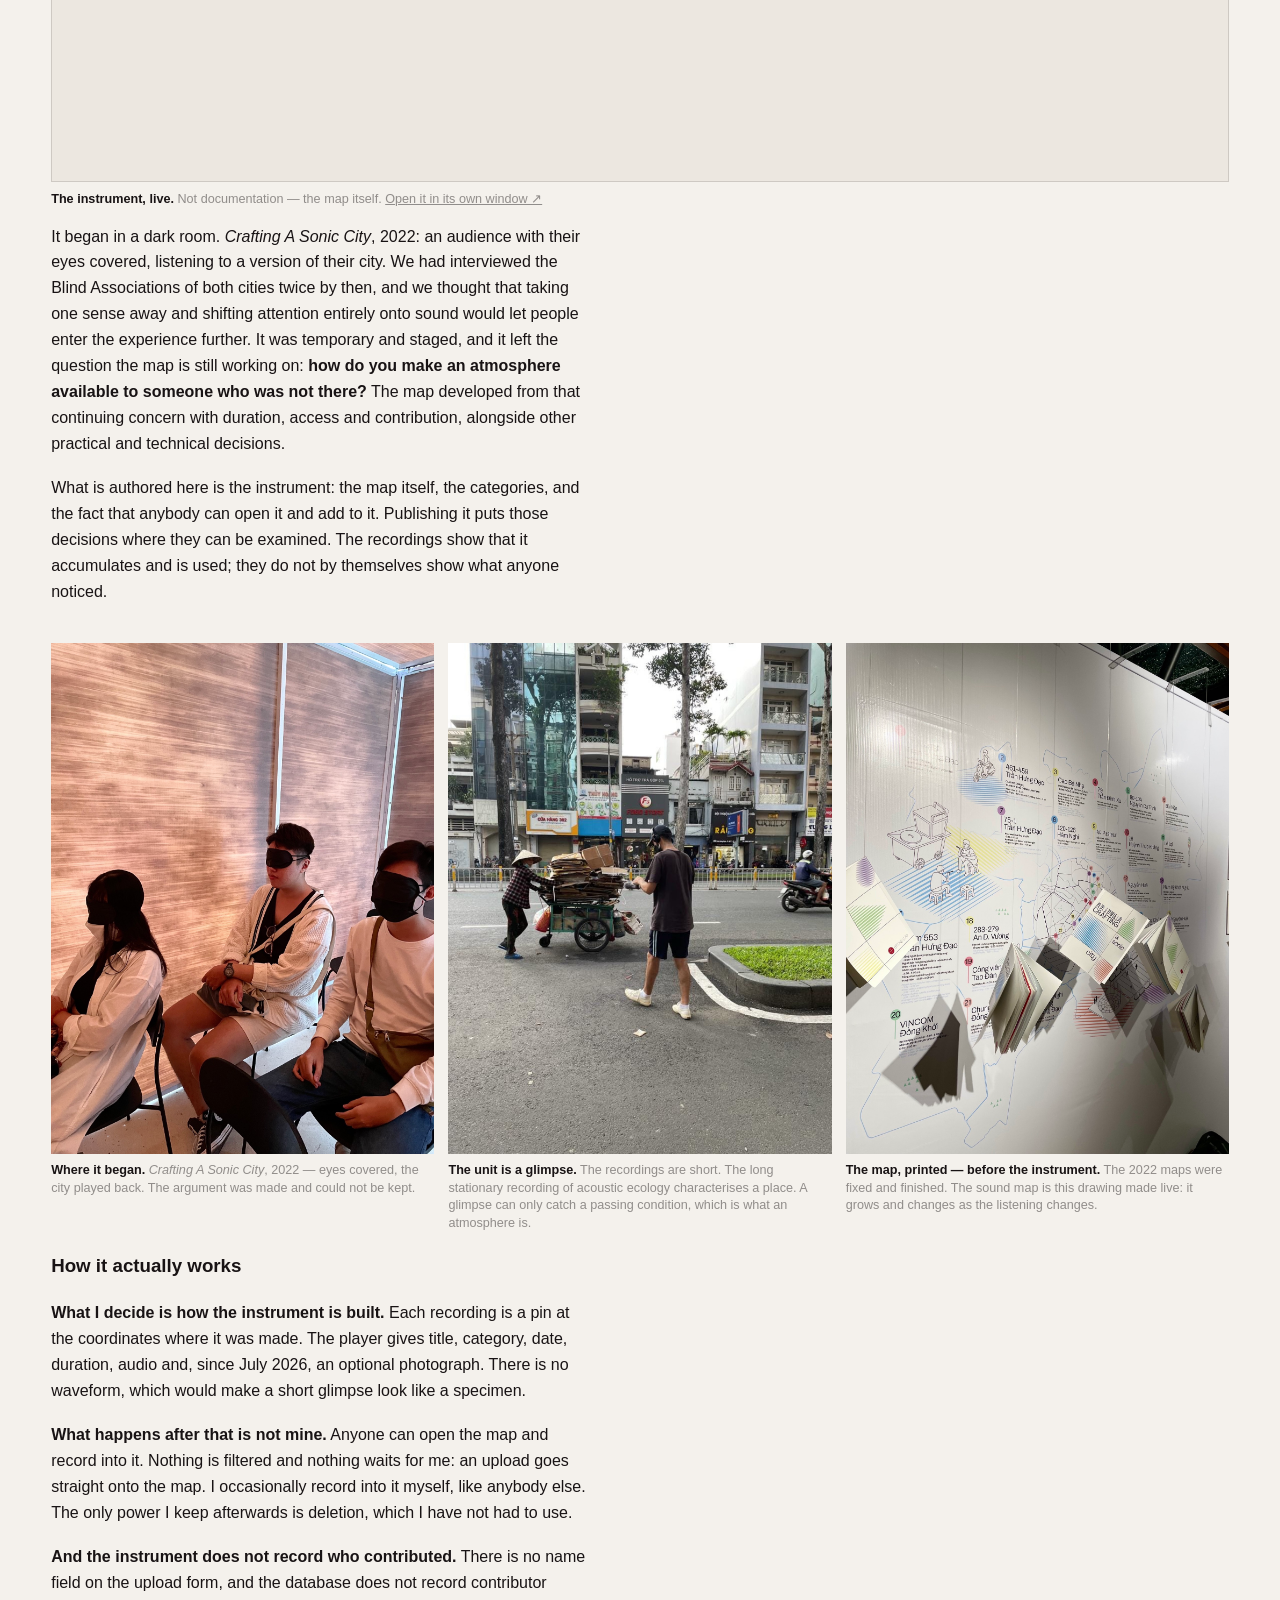
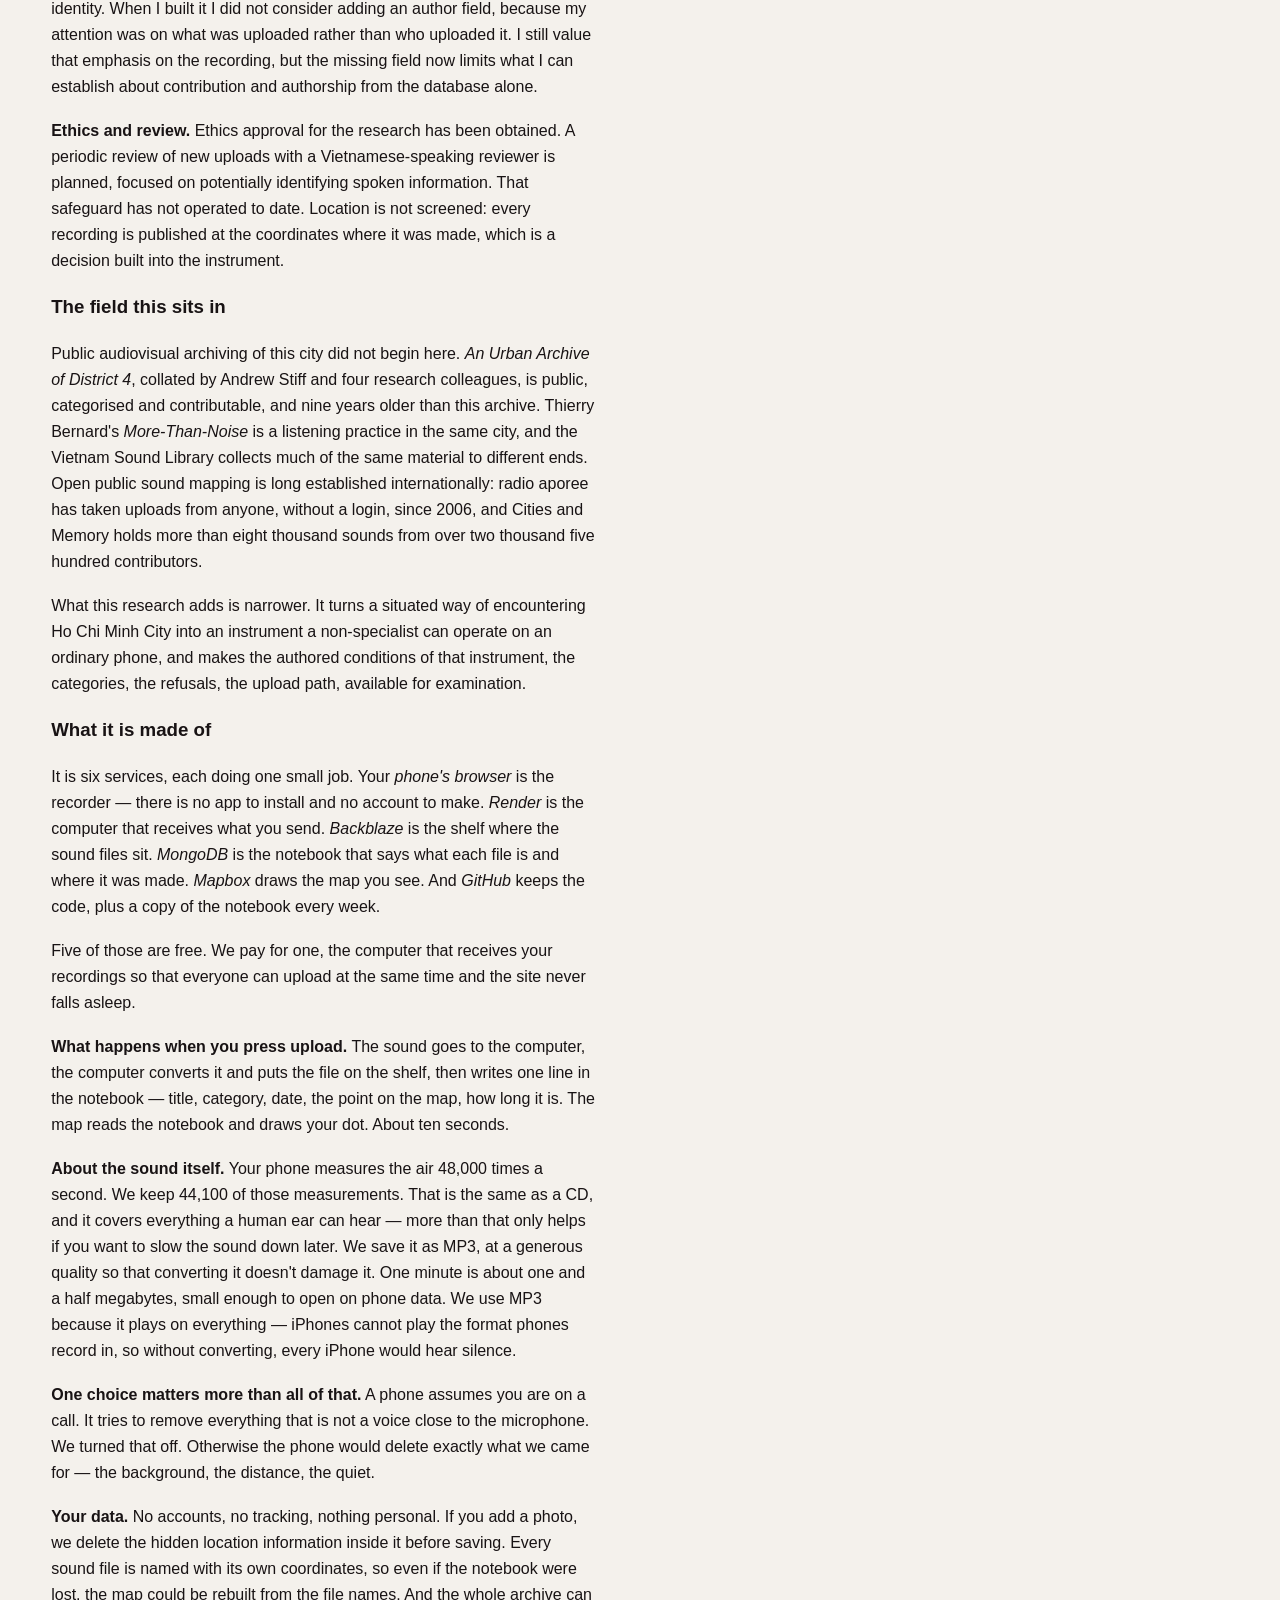
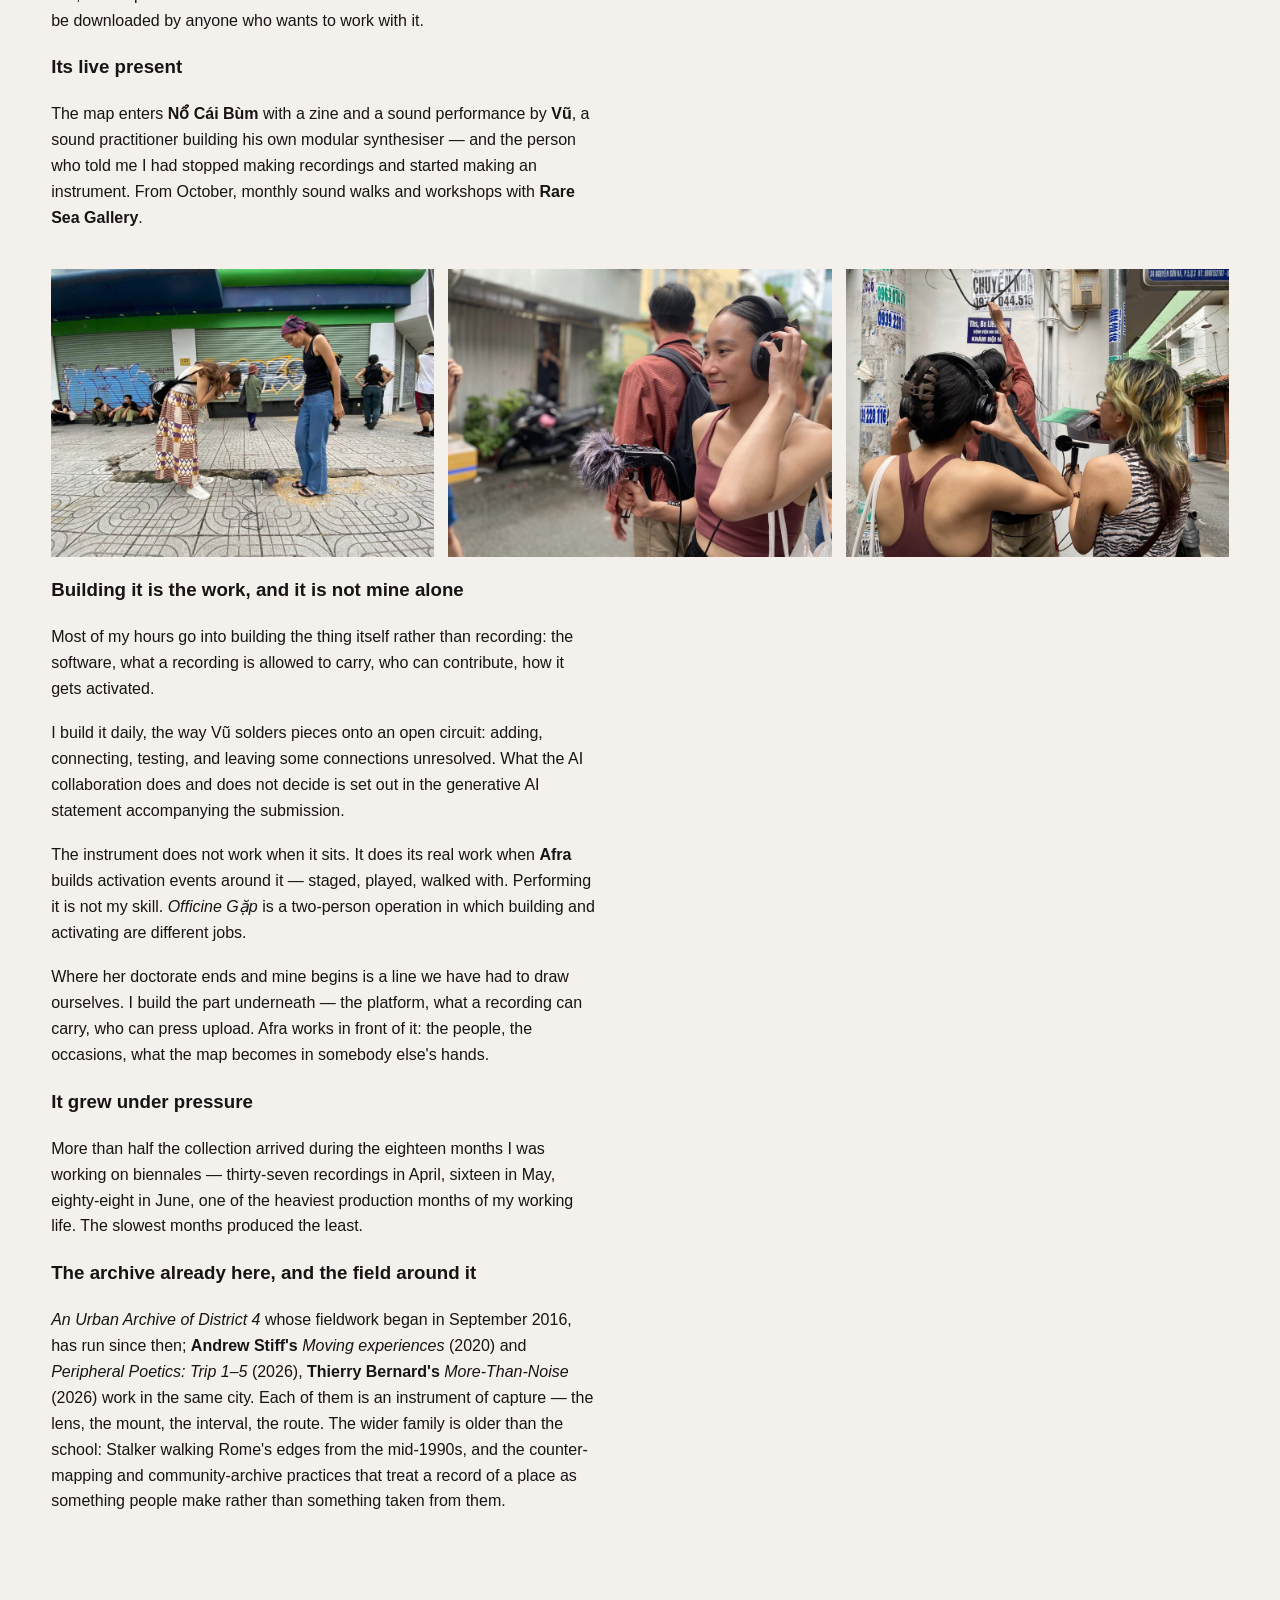
==== commit 54d5a27f: "Align portfolio with Milestone 2 submission Per README-PORTFOLIO-UPDATE-INSTRUCTIONS.md (1 Sep 2026)" ====
--- a/index.html
+++ b/index.html
@@ -3,7 +3,7 @@
 <head>
 <meta charset="utf-8" />
 <meta name="viewport" content="width=device-width, initial-scale=1, viewport-fit=cover" />
-<title>Reality Made in the Encounter — Yuri Frassi · Officine Gặp · RMIT Milestone 2</title>
+<title>A Practice of Encounter with Ho Chi Minh City — Yuri Frassi · Officine Gặp · RMIT Milestone 2</title>
 <meta name="description" content="A living organism of work. Ho Chi Minh City, and the instruments a practice builds to hold what perception makes. Officine Gặp. Yuri Frassi, PhD candidate, School of Architecture &amp; Urban Design, RMIT University." />
 <meta name="robots" content="noindex, nofollow" />
 <meta name="theme-color" content="#f4f1ec" />
@@ -14,7 +14,7 @@
 <body>
 
 <header class="hdr">
-  <a class="hdr__brand" href="#top">Reality&nbsp;Made&nbsp;in&nbsp;the&nbsp;Encounter</a>
+  <a class="hdr__brand" href="#top">A&nbsp;Practice&nbsp;of&nbsp;Encounter</a>
   <span class="hdr__meta">Milestone 2 · PRS Asia · Sept 2026</span>
 </header>
 
@@ -22,7 +22,7 @@
 <section class="hero" id="top">
   <div class="wrap">
     <p class="hero__kicker" data-r>A living organism of work</p>
-    <h1 data-r>Reality Made<br />in the <em>Encounter</em></h1>
+    <h1 data-r>A Practice of Encounter<br />with <em>Ho Chi Minh City</em></h1>
     <p class="hero__sub" data-r>
       The intangible layer of this city, and my perception of it: the night, the sidewalk, the
       light, the hour when a place that repairs motorbikes fills with people eating. I believe that
@@ -39,18 +39,22 @@
 <!-- ============================ THE ARGUMENT ============================ -->
 <section class="sec" id="night">
   <div class="wrap">
-    <p class="num" data-r>01 — Reality made in the encounter</p>
-    <h2 class="measure-wide" data-r>I believe that reality is an artefact our perception creates.</h2>
+    <p class="num" data-r>01 — Reading and sharing the intangible layer</p>
+    <h2 class="measure-wide" data-r>The qualities of this city available to perception are shaped by the relation between a place, the person encountering it, and the means through which that encounter is attended to, recorded or shared.</h2>
     <div class="measure" data-r>
-      <p>The city I walk around in is not a thing sitting there waiting to be recorded
-        accurately. It is something produced, continuously, in the encounter between a place and an
-        instrument — a body, a habit, a camera, a category, a language. Change the instrument and
-        you get a different city, and neither version is the false one.</p>
-      <p>That is not a dive into subjectivity. An impression is mine, and you have to take my word for
-        it. An instrument can be built, published, handed to somebody else and argued with.</p>
-      <p>By <b>instrument</b> I mean anything standing between a place and a perception of it: a body, a
-        habit, a lens, a language. A good one is not the accurate one but the one legible enough to
-        be worked against.</p>
+      <p>The city I walk around in is not a thing sitting there waiting to be recorded accurately.
+        The qualities of it that reach perception are shaped by the relation between a place, the
+        person encountering it, and the means through which that encounter is attended to, recorded
+        or shared. My practice works on that relation.</p>
+      <p>I use two words for it, and I keep them apart. A <b>framework of encounter</b> is any
+        arrangement that shapes how a place is met: a walk, a room with the lights off, an evening
+        with five studios, a language I do not speak well. An <b>instrument</b> is narrower. It is a
+        device or format somebody can actually operate, and the clearest one I have built is the
+        <em>Saigon_Miền Tây Sound Map</em>.</p>
+      <p>The difference matters because a framework mostly stays with the person who set it up.
+        An instrument can be published and handed over, and once it is, the decisions inside it,
+        the categories, what a recording may carry, who may add one, are open to examination by
+        people who did not build it.</p>
       <p>
         Two conditions run under all of it. <b>Not belonging</b> I could not choose; <b>the night</b>
         I chose long before I understood it as a method. After moving to Saigon in 2022 walking
@@ -73,9 +77,10 @@
         the atmosphere: the voices, the traffic, the room, the pauses. The blur, too, can become a
         way of staying with something without resolving it into a clear image. What began as a lack
         therefore became a way of looking and listening.</p>
-      <p>The instrument, then, is not any one of these tools. It is the way they are brought
-        together and used as a method of paying attention. The sound map is where that becomes
-        something someone else can hold, read and work against.</p>
+      <p>Brought together, these constraints are the framework I work inside: a way of paying
+        attention that came out of the conditions rather than being designed. The sound map is where
+        that framework became an instrument, something someone else can hold, read and work
+        against.</p>
       <p class="note"><sup>1</sup> <em>Crafting A Sonic City</em>, 2022 — an installation in which
         the audience experienced the work with their eyes covered, a format developed following
         conversations with the Hanoi and HCMC Blind Associations.</p>
@@ -110,10 +115,10 @@
         </div>
         <div class="move__body" data-r>
           <p>
-            The same procedure in every city I have lived in: arrive somewhere I do not know,
-            walk it at length, photograph what stops me, find the people who seem to be doing
-            something interesting. Only then make anything. I did not recognise it as a
-            procedure until recently.
+            Walking has been part of the practice since 2019, first in Da Nang and later here.
+            Usually after dark, generally after six. There is no fixed route, no set duration and
+            nothing I have to come back with. What matters is returning to the same ground rather
+            than repeating the same walk.
           </p>
           <p>
             Further back, in Rome in the 1990s, a group called <b>Stalker</b> made walking the city
@@ -130,7 +135,7 @@
             material I did not go looking for.
           </p>
           <ul class="ev">
-            <li>Project Vietnam, 2019–24</li>
+            <li>Photographs, 2019–24</li>
             <li>CASC recording routes, 2022</li>
             <li>Trà đá Party · Dạo Nghe, Oct 2022</li>
           </ul>
@@ -153,10 +158,9 @@
         </div>
         <div class="move__body" data-r>
           <p>
-            The median duration of recordings on the sound map is thirty-three seconds. Eighty-one per cent
-            are under a minute. These are not field recordings in the ethnographic sense; nobody
-            is documenting an hour of a market to capture its structure. The archive is made of
-            attention spans.
+            The recordings are short. They are not field recordings in the ethnographic sense; nobody
+            is documenting an hour of a market to capture its structure. A recording catches a
+            passing condition rather than characterising a place.
           </p>
           <p class="move__value">
             <b>What a glimpse can and cannot hold.</b> It records what stopped me, which is a fact
@@ -165,7 +169,7 @@
           </p>
           <ul class="ev">
             <li>CASC recording routes, 2022 — 78 Saigon, 74 Hanoi</li>
-            <li>Sound map, 2025– — 247 recordings, 3h06m</li>
+            <li>Sound map, 2025– — 259 recordings as at 31 August 2026</li>
           </ul>
         </div>
       </div>
@@ -224,7 +228,7 @@
             exhibitions in two cities inside three weeks; an architecture week; a workshop with
             five-year-olds that ended in an exhibition; several sound walks and zines, then the
             Vietnamese editions; talks in Saigon, Bangkok and Trento; and the map. Alongside all
-            the conversations and studio visits of the <em>Gặp Series</em>. The rhythm is the method — short cycles, published, then the
+            the conversations and studio visits of the <em>Gặp Series</em>. Short cycles, published, then the
             next one.
           </p>
           <p class="move__value">
@@ -294,9 +298,9 @@
 <section class="sec" id="instrument">
   <div class="wrap">
     <p class="num" data-r>03 — The instrument</p>
-    <h2 class="measure-wide" data-r>What the instrument makes available is not a record of the city. It is attentiveness, and it is available to people who are not me.</h2>
+    <h2 class="measure-wide" data-r>An instrument built from my own way of moving through the city, which somebody else can operate on an ordinary phone.</h2>
     <p class="lede" data-r>
-      <b>Saigon_Miền Tây Sound Map</b>, 2025– · 247 recordings · open contribution.
+      <b>Saigon_Miền Tây Sound Map</b>, 2025– · 259 recordings as at 31 August 2026 · open contribution.
     </p>
 
     <div class="embed" data-r>
@@ -309,13 +313,15 @@
       <p>It began in a dark room. <em>Crafting A Sonic City</em>, 2022: an audience with their eyes
         covered, listening to a version of their city. We had interviewed the Blind Associations of
         both cities twice by then, and we thought that taking one sense away and shifting attention
-        entirely onto sound would let people enter the experience further. It worked, and then it was over — an efficient way of making an
-        argument and a very inefficient way of keeping one. Everything technical about the map answers
-        that: <b>how do you make an atmosphere available to someone who was not there?</b></p>
+        entirely onto sound would let people enter the experience further. It was temporary and staged,
+        and it left the question the map is still working on: <b>how do you make an atmosphere
+        available to someone who was not there?</b> The map developed from that continuing concern
+        with duration, access and contribution, alongside other practical and technical decisions.</p>
       <p>
-        The recordings are evidence. The instrument is the work: the map itself, and the fact that
-        anybody can open it and add to it. Publishing it is a claim, made in public, about what this
-        city is made of.
+        What is authored here is the instrument: the map itself, the categories, and the fact that
+        anybody can open it and add to it. Publishing it puts those decisions where they can be
+        examined. The recordings show that it accumulates and is used; they do not by themselves
+        show what anyone noticed.
       </p>
     </div>
 
@@ -323,7 +329,7 @@
       <figure class="fig fig--tall" data-r><img src="/assets/img/p-casc-black-room.jpg" alt="Crafting A Sonic City, the dark room" loading="lazy" />
         <figcaption class="cap"><b>Where it began.</b> <em>Crafting A Sonic City</em>, 2022 — eyes covered, the city played back. The argument was made and could not be kept.</figcaption></figure>
       <figure class="fig fig--tall" data-r><img src="/assets/img/p-me-recording-soundscape.jpg" alt="Recording the soundscape" loading="lazy" />
-        <figcaption class="cap"><b>The unit is a glimpse.</b> Median recording thirty-three seconds — not a technical limit but a position. The long stationary recording of acoustic ecology characterises a place. Thirty-three seconds can only catch a passing condition, which is what an atmosphere is.</figcaption></figure>
+        <figcaption class="cap"><b>The unit is a glimpse.</b> The recordings are short. The long stationary recording of acoustic ecology characterises a place. A glimpse can only catch a passing condition, which is what an atmosphere is.</figcaption></figure>
       <figure class="fig fig--tall" data-r><img src="/assets/img/p-casc-black-room-map.jpg" alt="Printed sound map" loading="lazy" />
         <figcaption class="cap"><b>The map, printed — before the instrument.</b> The 2022 maps were fixed and finished. The sound map is this drawing made live: it grows and changes as the listening changes.</figcaption></figure>
     </div>
@@ -332,18 +338,36 @@
       <h3>How it actually works</h3>
       <p><b>What I decide is how the instrument is built.</b> Each recording is a pin at the
         coordinates where it was made. The player gives title, category, date, duration, audio and,
-        since July 2026, an optional photograph — and deliberately no waveform, which would make a
-        thirty-three-second glimpse look like a specimen.</p>
+        since July 2026, an optional photograph. There is no waveform, which would make a short glimpse
+        look like a specimen.</p>
       <p><b>What happens after that is not mine.</b> Anyone can open the map and record into it.
         Nothing is filtered and nothing waits for me: an upload goes straight onto the map. I
         occasionally record into it myself, like anybody else. The only power I keep afterwards is
         deletion, which I have not had to use.</p>
       <p><b>And the instrument does not record who contributed.</b> There is no name field on the
-        upload form and no author field in the data. That was not a decision I made and defended;
-        it is one I made by not thinking about it, and it means the archive cannot credit the people
-        who built it. The archive is meant to become large and collective,
-        and a name attached to every file would make it a collection of authors rather than a
-        collection of a city.</p>
+        upload form, and the database does not record contributor identity. When I built it I did not
+        consider adding an author field, because my attention was on what was uploaded rather than
+        who uploaded it. I still value that emphasis on the recording, but the missing field now
+        limits what I can establish about contribution and authorship from the database alone.</p>
+      <p><b>Ethics and review.</b> Ethics approval for the research has been obtained. A periodic
+        review of new uploads with a Vietnamese-speaking reviewer is planned, focused on potentially
+        identifying spoken information. That safeguard has not operated to date. Location is not
+        screened: every recording is published at the coordinates where it was made, which is a
+        decision built into the instrument.</p>
+
+      <h3>The field this sits in</h3>
+      <p>Public audiovisual archiving of this city did not begin here. <em>An Urban Archive of
+        District 4</em>, collated by Andrew Stiff and four research colleagues, is public,
+        categorised and contributable, and nine years older than this archive. Thierry Bernard's
+        <em>More-Than-Noise</em> is a listening practice in the same city, and the Vietnam Sound
+        Library collects much of the same material to different ends. Open public sound mapping is
+        long established internationally: radio aporee has taken uploads from anyone, without a
+        login, since 2006, and Cities and Memory holds more than eight thousand sounds from over two
+        thousand five hundred contributors.</p>
+      <p>What this research adds is narrower. It turns a situated way of encountering Ho Chi Minh
+        City into an instrument a non-specialist can operate on an ordinary phone, and makes the
+        authored conditions of that instrument, the categories, the refusals, the upload path,
+        available for examination.</p>
 
       <h3>What it is made of</h3>
       <p>It is six services, each doing one small job. Your <em>phone's browser</em> is the recorder
@@ -388,12 +412,13 @@
     </div>
 
     <div class="measure" data-r>
-      <h3>The instrument is the work, and it is not mine alone</h3>
+      <h3>Building it is the work, and it is not mine alone</h3>
       <p>Most of my hours go into building the thing itself rather than recording: the software, what a
         recording is allowed to carry, who can contribute, how it gets activated.</p>
       <p>
-        I build it daily, in conversation with an AI, the way Vũ solders pieces onto an open
-        circuit: adding, connecting, testing, and leaving some connections unresolved.
+        I build it daily, the way Vũ solders pieces onto an open circuit: adding, connecting,
+        testing, and leaving some connections unresolved. What the AI collaboration does and does
+        not decide is set out in the generative AI statement accompanying the submission.
       </p>
       <p>The instrument does not work when it sits. It does its real work when <b>Afra</b> builds
         activation events around it — staged, played, walked with. Performing it is not my skill.
@@ -536,12 +561,13 @@
       <div class="move__head">
         <div data-r>
           <h3 class="move__name">Withdraw</h3>
-          <p class="move__gloss">The frame is proven by what continues without you.</p>
+          <p class="move__gloss">What continues after you stop convening.</p>
         </div>
         <div class="move__body" data-r>
           <p>
-            <em>Reinterpreting Narrowness</em> began as five practices and one evening. It is
-            now twenty-five practices, and <b>they went on meeting without us.</b> We did not
+            <em>Reinterpreting Narrowness</em> began in 2022 with an architecture week: a panel,
+            workshops, and two days of open studios. Six practices were invited and five opened
+            their doors. It is now twenty-five practices, and <b>they went on meeting without us.</b> We did not
             convene the later gatherings and were not always told about them. The community that
             formed inside our frame outlived our holding of it, and detached.
           </p>
@@ -549,9 +575,9 @@
             <em>Jardins Publics</em>, calling their own role "intermediaries in a process of self-organisation". When
             the exhibition closed the residents kept the garden.</p>
           <p class="move__value">
-            What continues without me is the only evidence a practice like this
-            can offer. Not that people enjoyed it. Not that eighty people came. That
-            the thing continued in our absence and stopped requiring us.
+            Continuation is evidence of consequence and persistence. It does not by itself
+            establish that authority transferred. What would show that is a change made to the
+            frame by somebody else, against my judgement, in a room I do not control.
           </p>
           <ul class="ev">
             <li data-ok="yes">5 → 25 practices, still meeting</li>
@@ -731,8 +757,8 @@
       <p><em>Living Together: Urban Transformations in Ho Chi Minh City.</em> Work in Progress, 29 March 2025. Plus Three Minute Thesis, March 2025.</p>
 
       <h3>Digital platforms and archives</h3>
-      <p>Officine Gặp. <em>Saigon_Miền Tây Sound Map.</em> 2025– . 247 recordings, open public contribution.</p>
-      <p>Frassi, Yuri. <em>Project Vietnam.</em> 2019–2024. 743 images, 11 series.</p>
+      <p>Officine Gặp. <em>Saigon_Miền Tây Sound Map.</em> 2025– . 259 recordings as at 31 August 2026, open public contribution.</p>
+      <p>Frassi, Yuri. Photographs of Ho Chi Minh City and Da Nang, 2019–2024. 743 images.</p>
 
       <h3>Teaching and collaboration</h3>
       <p><em>Relational City: The Construction of Space Through Food in Ho Chi Minh City.</em> Memefest 2022, RMIT Melbourne / RMIT Vietnam / University of Architecture HCMC, December 2022. 90 students, 12 mentors. Australian Government New Colombo Plan.</p>
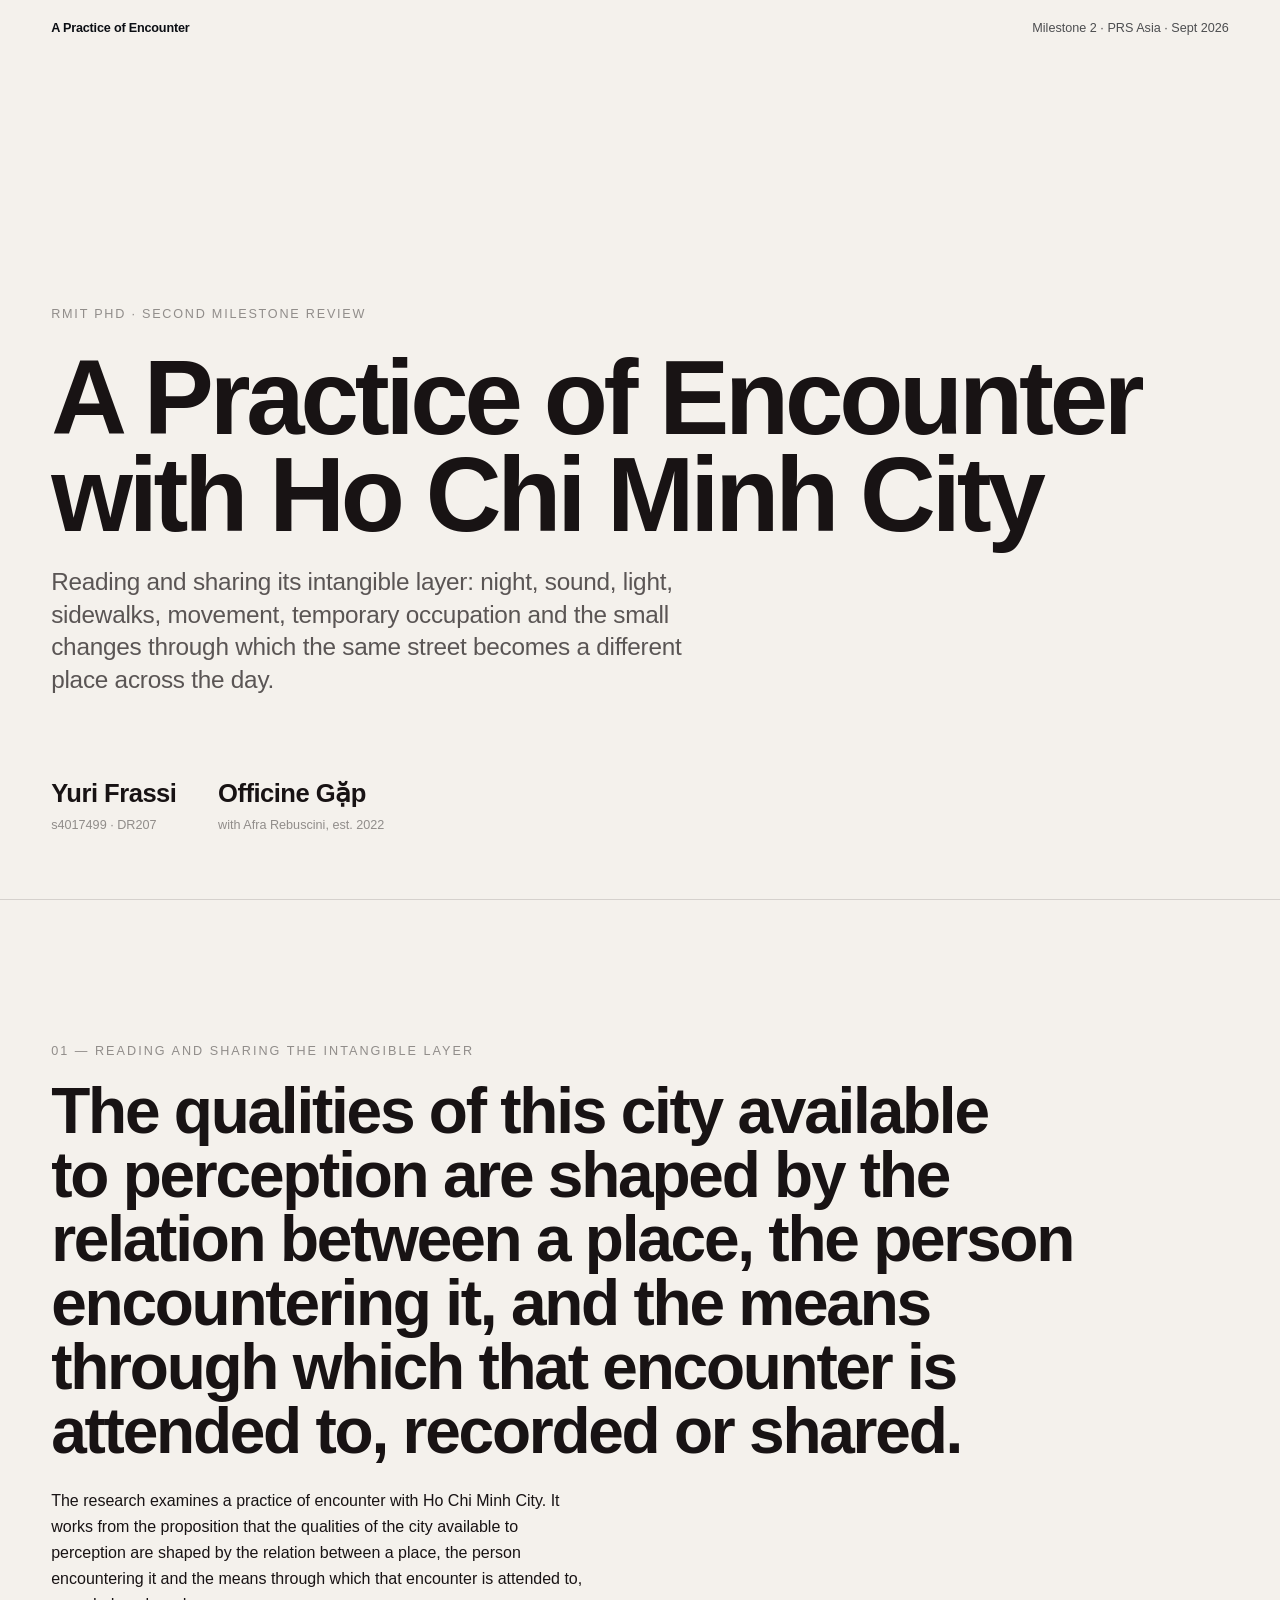
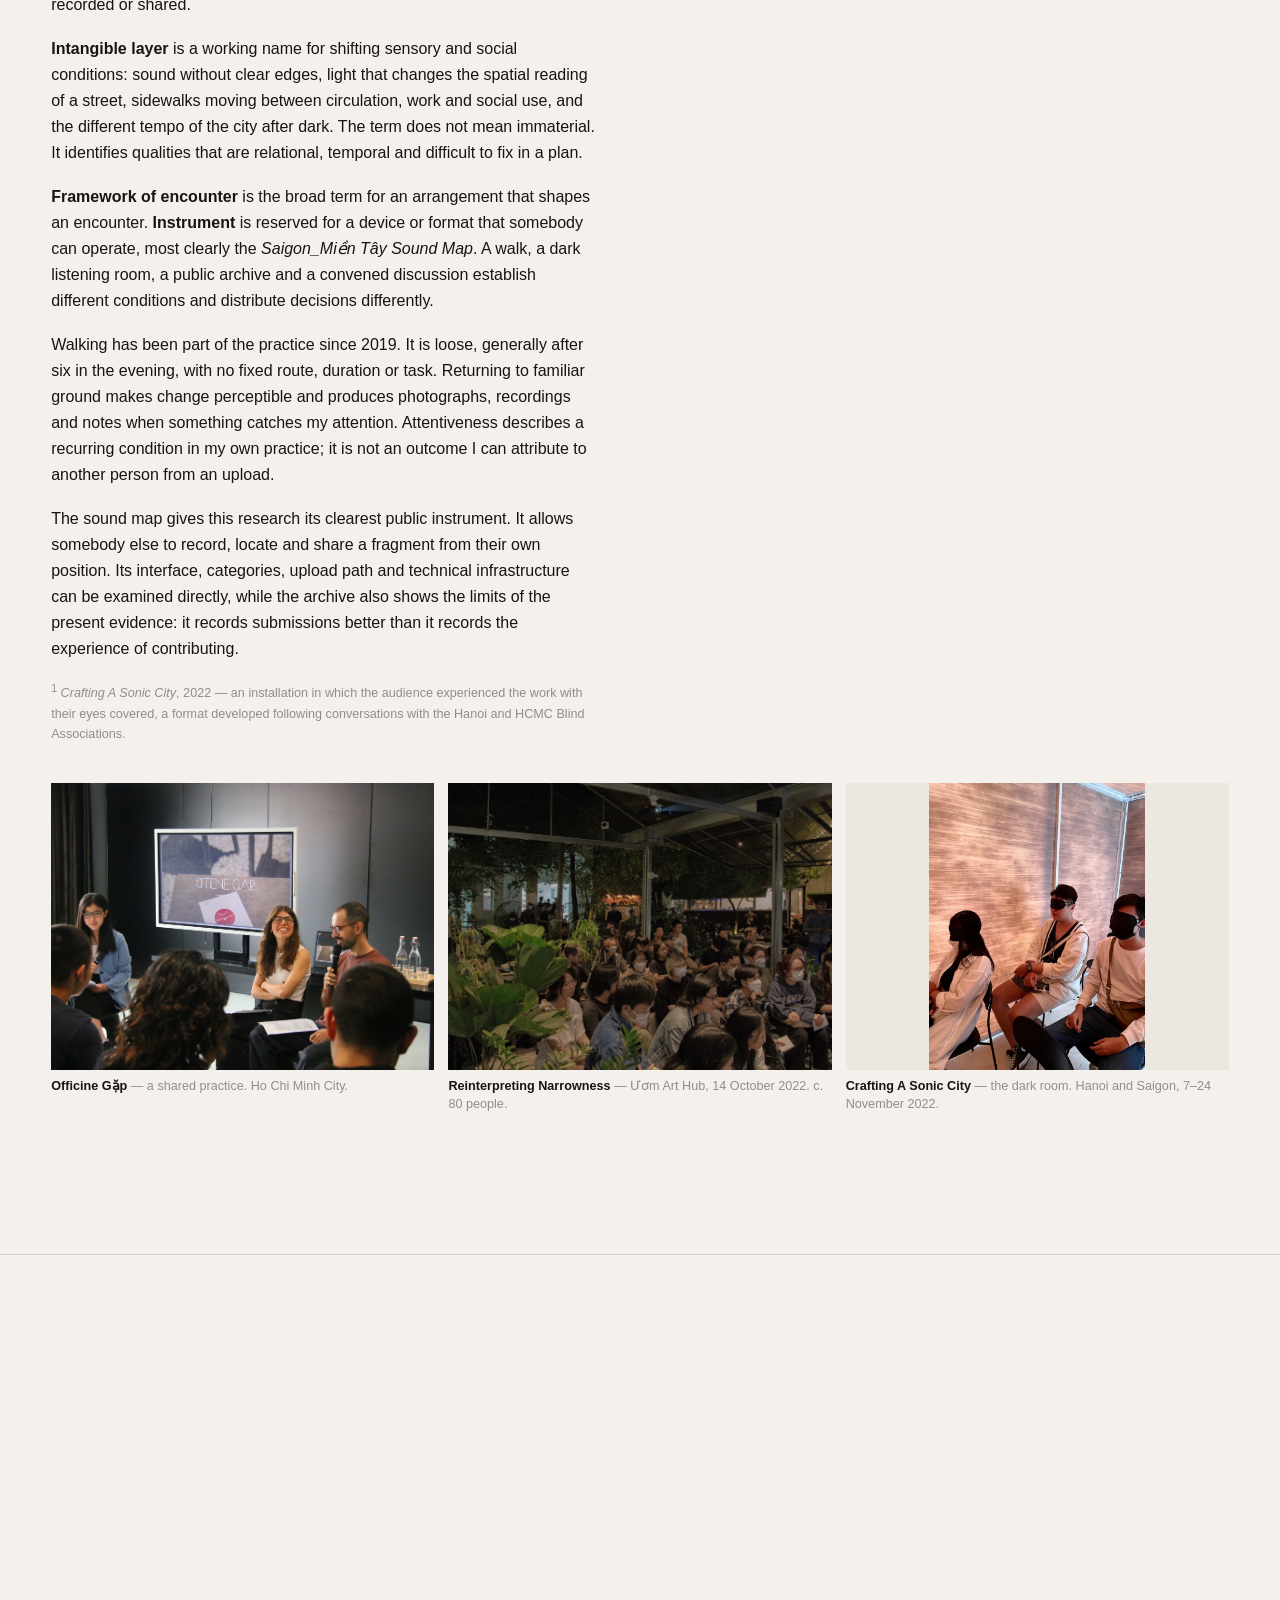
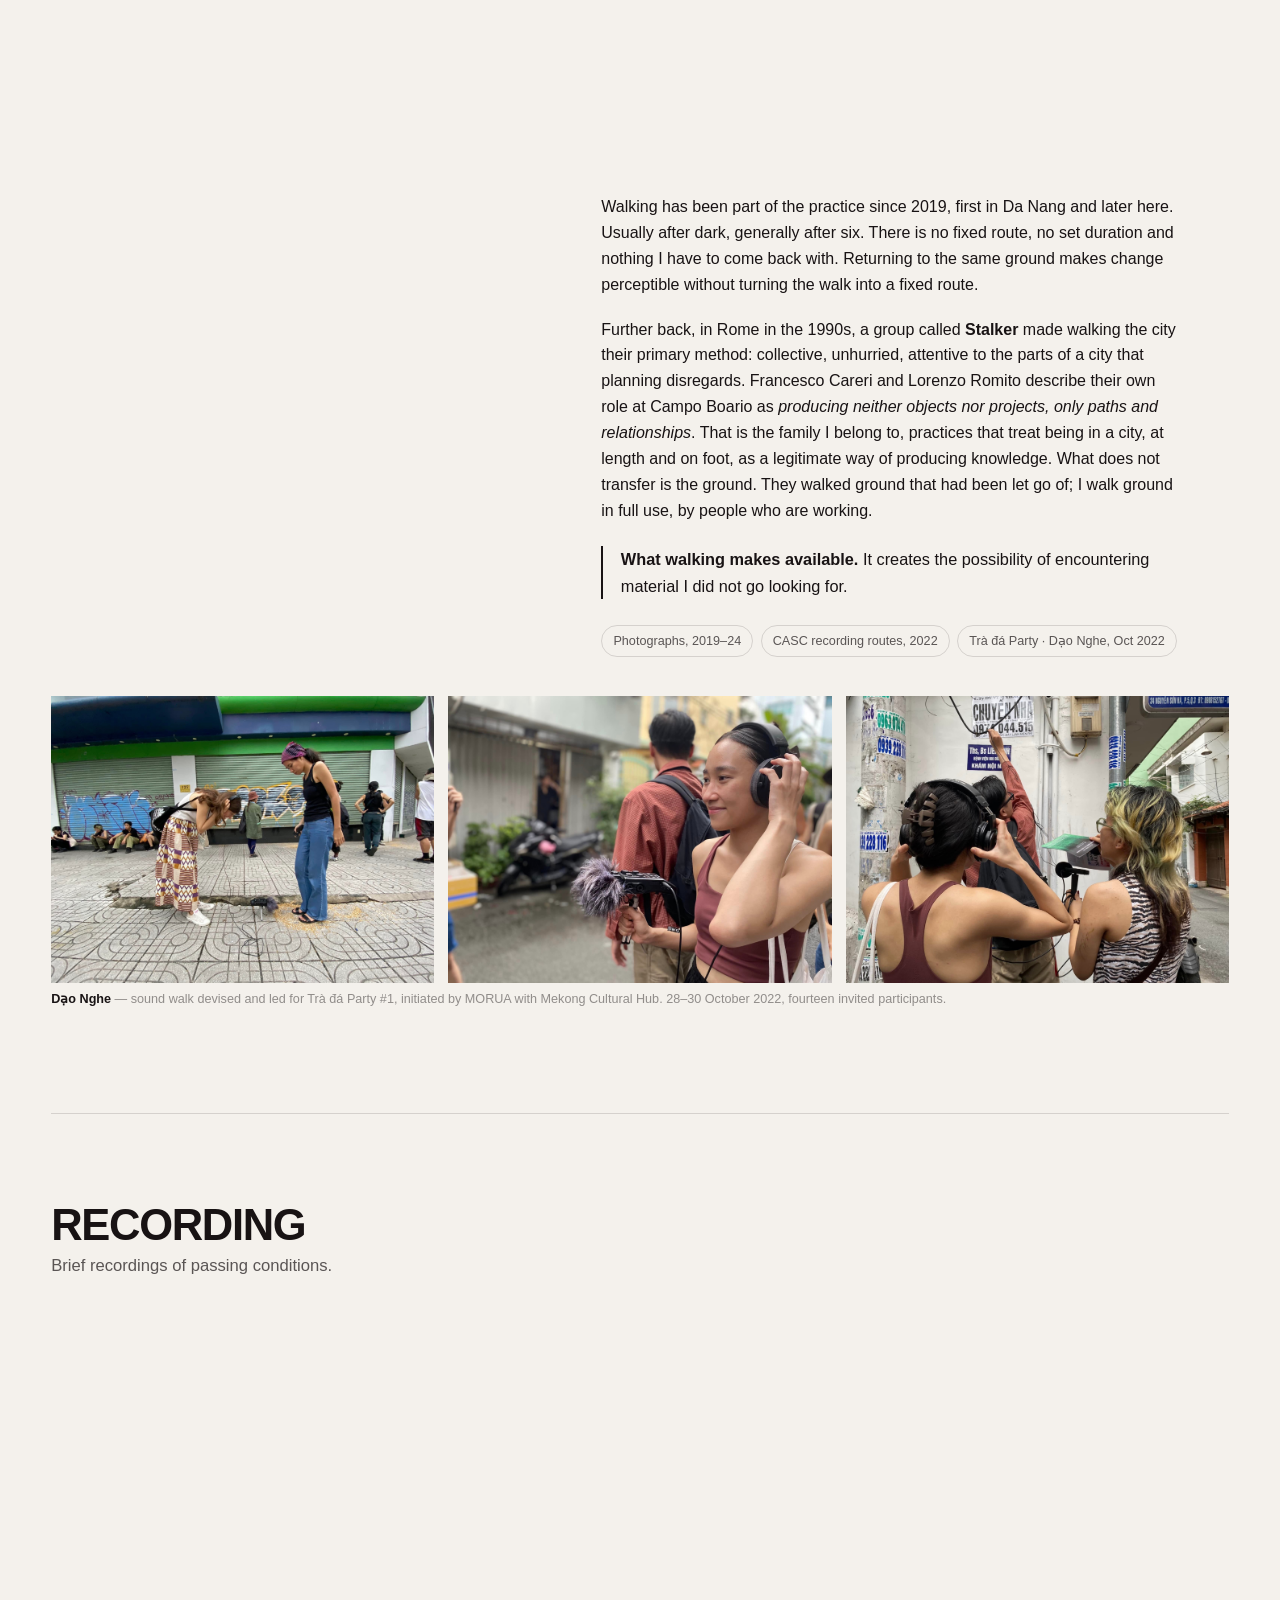
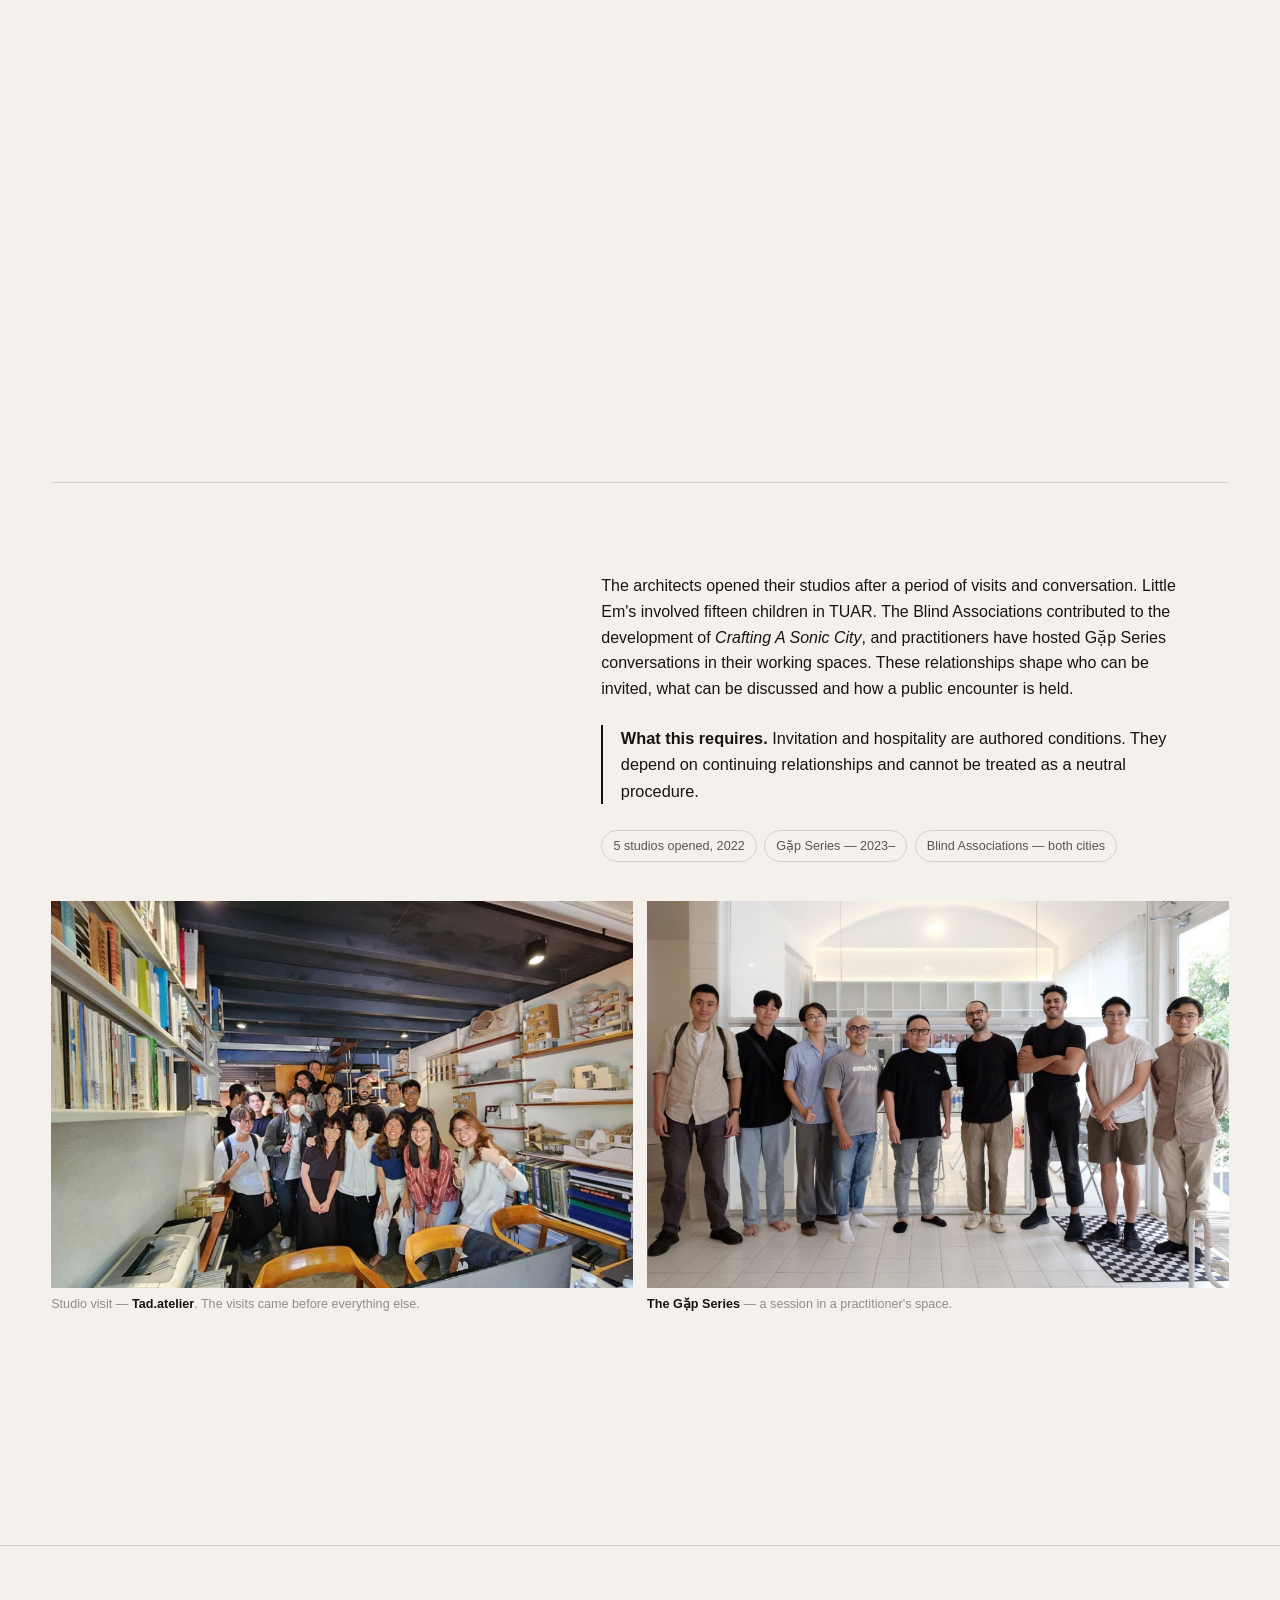
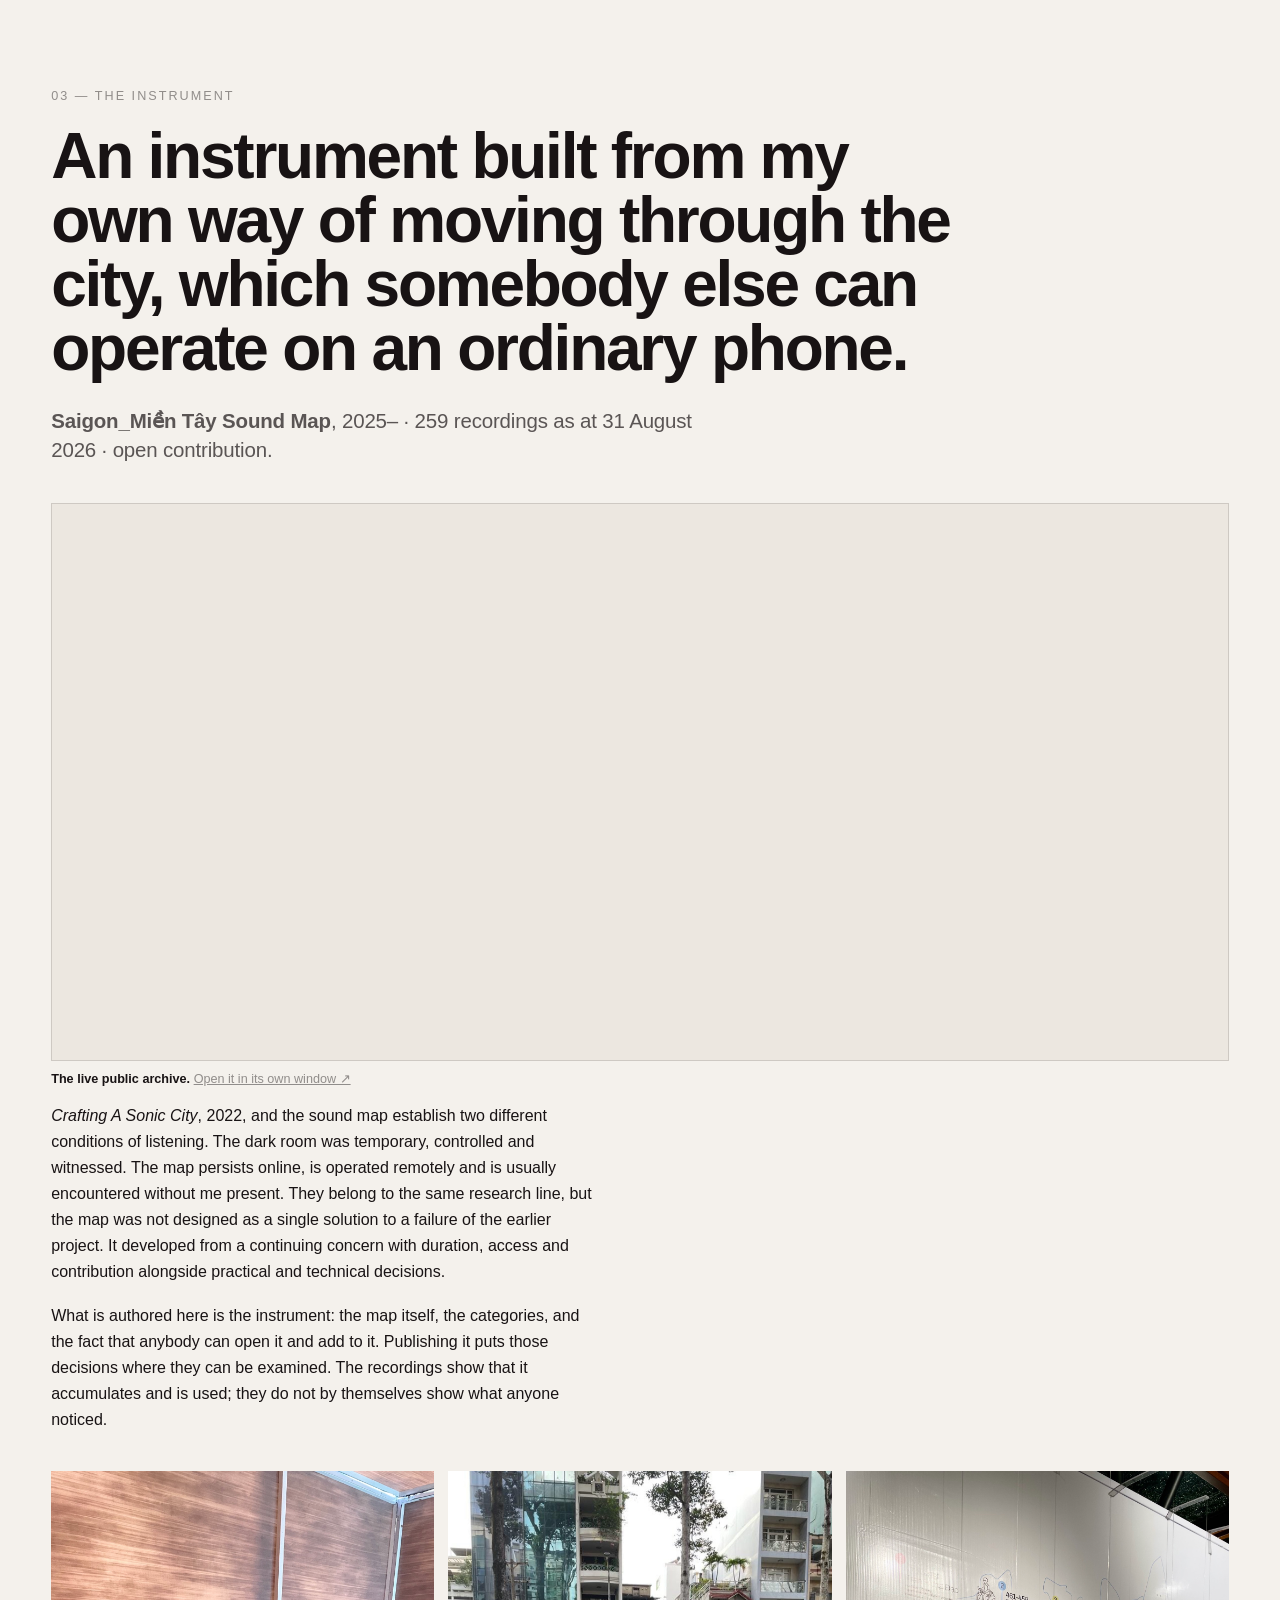
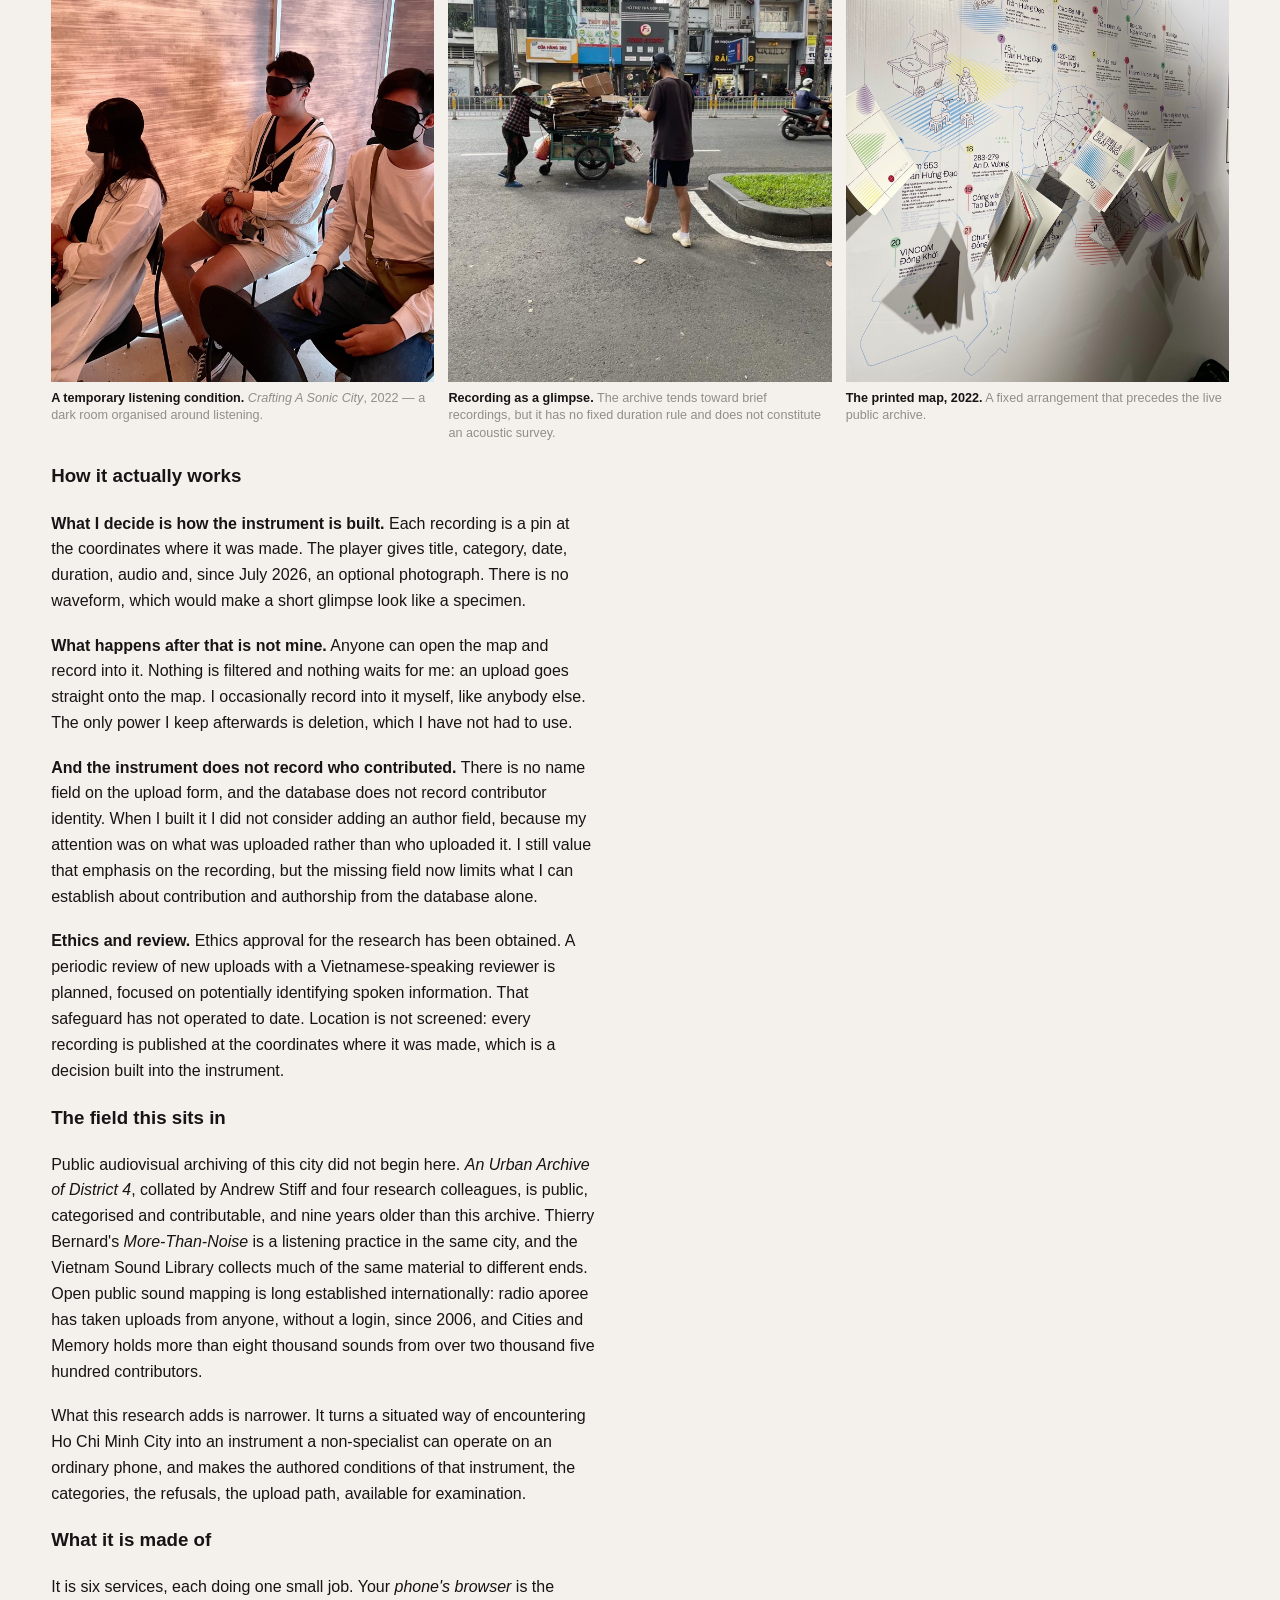
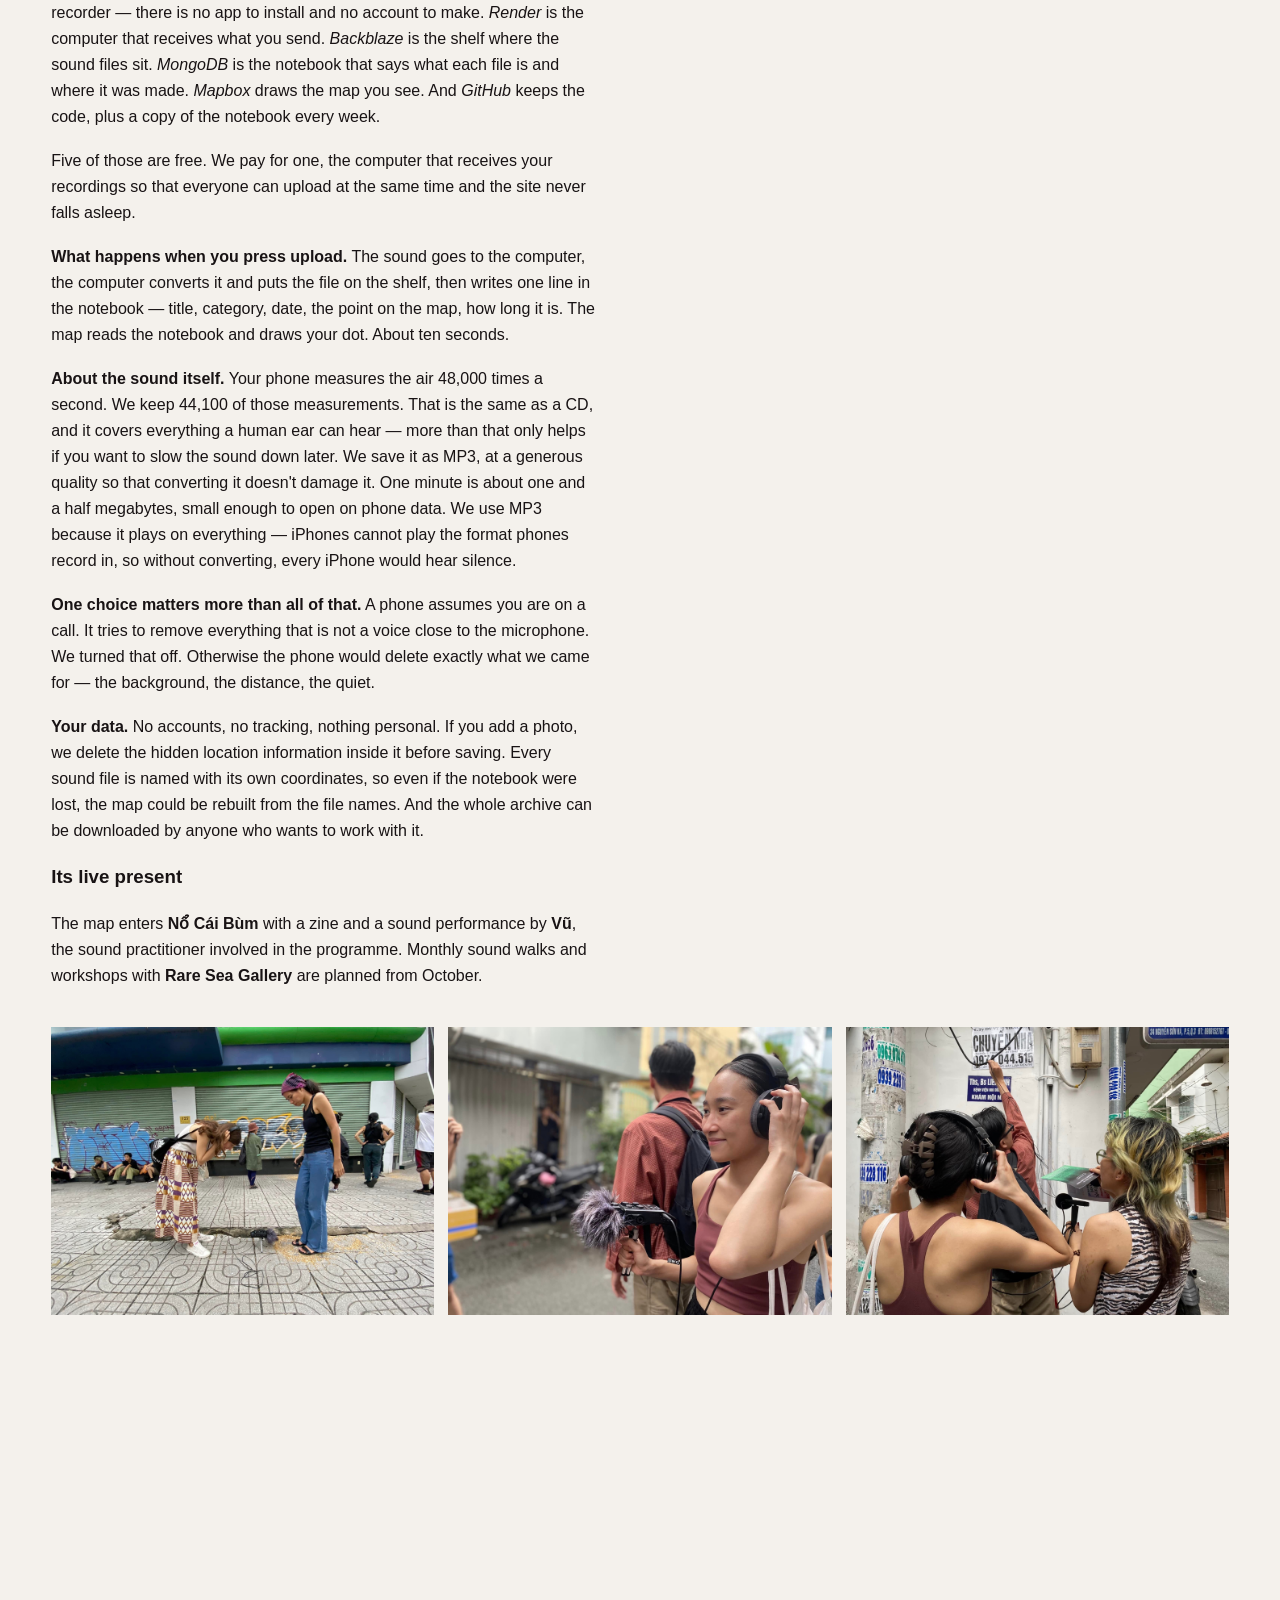
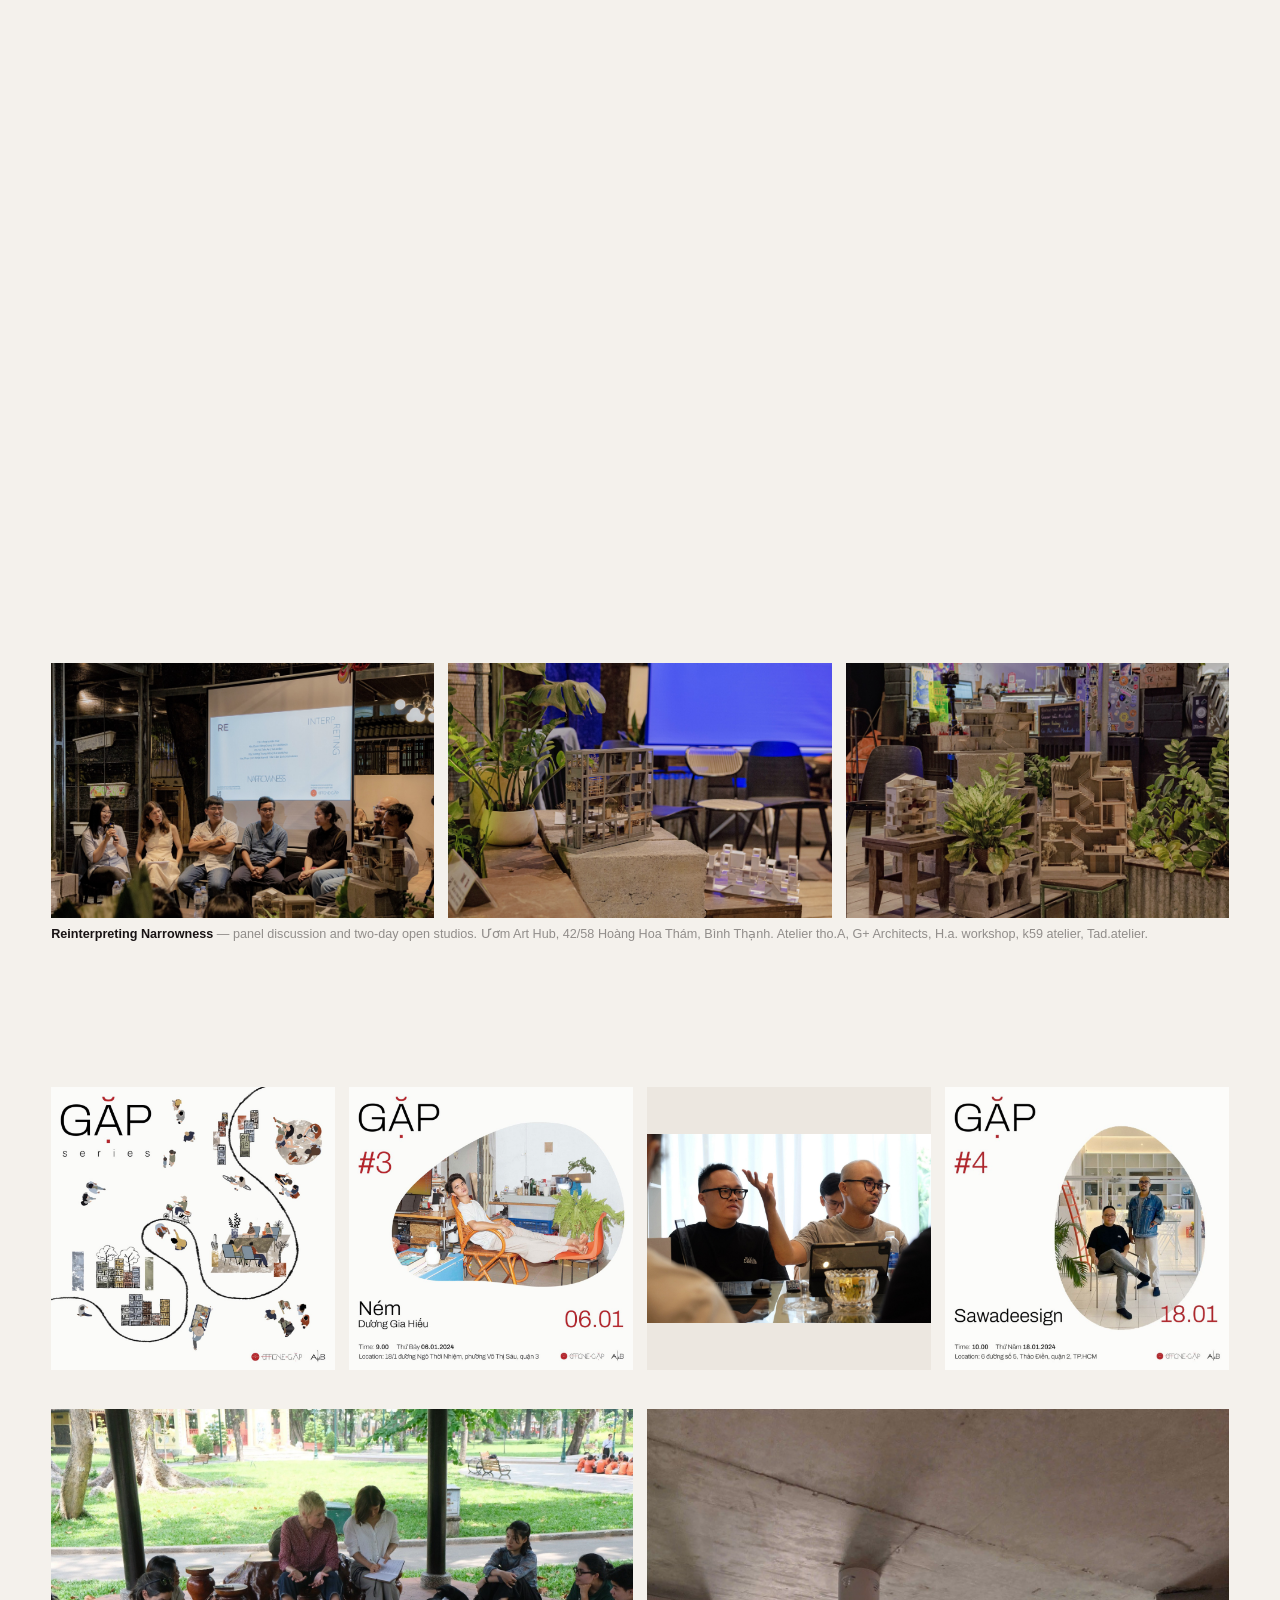
==== commit 17f5bc36: "Align portfolio language with Milestone 2 review" ====
--- a/index.html
+++ b/index.html
@@ -3,8 +3,8 @@
 <head>
 <meta charset="utf-8" />
 <meta name="viewport" content="width=device-width, initial-scale=1, viewport-fit=cover" />
-<title>A Practice of Encounter with Ho Chi Minh City — Yuri Frassi · Officine Gặp · RMIT Milestone 2</title>
-<meta name="description" content="A living organism of work. Ho Chi Minh City, and the instruments a practice builds to hold what perception makes. Officine Gặp. Yuri Frassi, PhD candidate, School of Architecture &amp; Urban Design, RMIT University." />
+<title>A Practice of Encounter with Ho Chi Minh City: Reading and Sharing its Intangible Layer — Yuri Frassi · RMIT Milestone 2</title>
+<meta name="description" content="A practice-based PhD examining situated encounters with Ho Chi Minh City, the frameworks built through them, and the public forms through which they are shared. Officine Gặp. Yuri Frassi, RMIT University." />
 <meta name="robots" content="noindex, nofollow" />
 <meta name="theme-color" content="#f4f1ec" />
 <link rel="icon" href="data:image/svg+xml,%3Csvg xmlns='http://www.w3.org/2000/svg' viewBox='0 0 32 32'%3E%3Crect x='6' y='6' width='20' height='20' fill='none' stroke='%23181314' stroke-width='3'/%3E%3C/svg%3E" />
@@ -21,13 +21,12 @@
 <!-- ============================ HERO ============================ -->
 <section class="hero" id="top">
   <div class="wrap">
-    <p class="hero__kicker" data-r>A living organism of work</p>
+    <p class="hero__kicker" data-r>RMIT PhD · Second Milestone Review</p>
     <h1 data-r>A Practice of Encounter<br />with <em>Ho Chi Minh City</em></h1>
     <p class="hero__sub" data-r>
-      The intangible layer of this city, and my perception of it: the night, the sidewalk, the
-      light, the hour when a place that repairs motorbikes fills with people eating. I believe that
-      layer is what makes Ho Chi Minh City the place it is, and that it may be the part of it that
-      does not survive being measured.
+      Reading and sharing its intangible layer: night, sound, light, sidewalks, movement,
+      temporary occupation and the small changes through which the same street becomes a
+      different place across the day.
     </p>
     <div class="hero__facts" data-r>
       <div><b>Yuri Frassi</b>s4017499 · DR207</div>
@@ -42,45 +41,30 @@
     <p class="num" data-r>01 — Reading and sharing the intangible layer</p>
     <h2 class="measure-wide" data-r>The qualities of this city available to perception are shaped by the relation between a place, the person encountering it, and the means through which that encounter is attended to, recorded or shared.</h2>
     <div class="measure" data-r>
-      <p>The city I walk around in is not a thing sitting there waiting to be recorded accurately.
-        The qualities of it that reach perception are shaped by the relation between a place, the
-        person encountering it, and the means through which that encounter is attended to, recorded
-        or shared. My practice works on that relation.</p>
-      <p>I use two words for it, and I keep them apart. A <b>framework of encounter</b> is any
-        arrangement that shapes how a place is met: a walk, a room with the lights off, an evening
-        with five studios, a language I do not speak well. An <b>instrument</b> is narrower. It is a
-        device or format somebody can actually operate, and the clearest one I have built is the
-        <em>Saigon_Miền Tây Sound Map</em>.</p>
-      <p>The difference matters because a framework mostly stays with the person who set it up.
-        An instrument can be published and handed over, and once it is, the decisions inside it,
-        the categories, what a recording may carry, who may add one, are open to examination by
-        people who did not build it.</p>
-      <p>
-        Two conditions run under all of it. <b>Not belonging</b> I could not choose; <b>the night</b>
-        I chose long before I understood it as a method. After moving to Saigon in 2022 walking
-        after dark became a ritual, a way of being in the city more slowly. It does not subtract, it
-        rearranges: surfaces dim, outlines blur, people occupy the street differently, and my own
-        attention stops scanning and starts staying. Not belonging means I have always had to
-        pay attention: things that might become second nature to someone from here, I have had to
-        observe, understand, and slowly absorb. The city reaches me as sound and texture before it
-        reaches me as meaning, and that is a way of approaching it rather than something missing.
-      </p>
-      <p>The tools belong to the same family, and what unites them is not what they do to
-        perception but where they came from: each emerged from a practical limitation. The
-        photograph was bounded by the edges of my phone screen; the recording was short because I
-        could not — and did not want to — capture everything; the image was sometimes blurred; and
-        in 2022, I was working in the dark.<sup>1</sup> None of these limitations was initially a
-        method. They were simply conditions I had to work with.</p>
-      <p>Over time, however, I began to recognise that these constraints were also directing my
-        attention. I photograph with a phone rather than a camera. I am not trying to document the
-        whole song somebody is singing at a karaoke machine — I want the thirty seconds that frame
-        the atmosphere: the voices, the traffic, the room, the pauses. The blur, too, can become a
-        way of staying with something without resolving it into a clear image. What began as a lack
-        therefore became a way of looking and listening.</p>
-      <p>Brought together, these constraints are the framework I work inside: a way of paying
-        attention that came out of the conditions rather than being designed. The sound map is where
-        that framework became an instrument, something someone else can hold, read and work
-        against.</p>
+      <p>The research examines a practice of encounter with Ho Chi Minh City. It works from the
+        proposition that the qualities of the city available to perception are shaped by the
+        relation between a place, the person encountering it and the means through which that
+        encounter is attended to, recorded or shared.</p>
+      <p><b>Intangible layer</b> is a working name for shifting sensory and social conditions:
+        sound without clear edges, light that changes the spatial reading of a street, sidewalks
+        moving between circulation, work and social use, and the different tempo of the city after
+        dark. The term does not mean immaterial. It identifies qualities that are relational,
+        temporal and difficult to fix in a plan.</p>
+      <p><b>Framework of encounter</b> is the broad term for an arrangement that shapes an
+        encounter. <b>Instrument</b> is reserved for a device or format that somebody can operate,
+        most clearly the <em>Saigon_Miền Tây Sound Map</em>. A walk, a dark listening room, a public
+        archive and a convened discussion establish different conditions and distribute decisions
+        differently.</p>
+      <p>Walking has been part of the practice since 2019. It is loose, generally after six in the
+        evening, with no fixed route, duration or task. Returning to familiar ground makes change
+        perceptible and produces photographs, recordings and notes when something catches my
+        attention. Attentiveness describes a recurring condition in my own practice; it is not an
+        outcome I can attribute to another person from an upload.</p>
+      <p>The sound map gives this research its clearest public instrument. It allows somebody else
+        to record, locate and share a fragment from their own position. Its interface, categories,
+        upload path and technical infrastructure can be examined directly, while the archive also
+        shows the limits of the present evidence: it records submissions better than it records the
+        experience of contributing.</p>
       <p class="note"><sup>1</sup> <em>Crafting A Sonic City</em>, 2022 — an installation in which
         the audience experienced the work with their eyes covered, a format developed following
         conversations with the Hanoi and HCMC Blind Associations.</p>
@@ -101,9 +85,9 @@
 <section class="sec" id="read">
   <div class="wrap">
     <p class="num" data-r>02 — Understanding through doing</p>
-    <h2 class="measure-wide" data-r>Understanding through doing — how a practice comes to know a place it does not belong to.</h2>
+    <h2 class="measure-wide" data-r>The practice develops through repeated encounters, recording, collaboration, production and convening.</h2>
     <p class="lede" data-r>
-      Five techniques. The projects appear across all of them, doing different work in each.
+      These activities recur across the work without forming a single protocol.
     </p>
 
     <!-- WALKING -->
@@ -117,8 +101,8 @@
           <p>
             Walking has been part of the practice since 2019, first in Da Nang and later here.
             Usually after dark, generally after six. There is no fixed route, no set duration and
-            nothing I have to come back with. What matters is returning to the same ground rather
-            than repeating the same walk.
+            nothing I have to come back with. Returning to the same ground makes change perceptible
+            without turning the walk into a fixed route.
           </p>
           <p>
             Further back, in Rome in the 1990s, a group called <b>Stalker</b> made walking the city
@@ -131,7 +115,7 @@
             full use, by people who are working.
           </p>
           <p class="move__value">
-            <b>Why walking, and not a survey?</b> Because walking creates the possibility of encountering
+            <b>What walking makes available.</b> It creates the possibility of encountering
             material I did not go looking for.
           </p>
           <ul class="ev">
@@ -154,7 +138,7 @@
       <div class="move__head">
         <div data-r>
           <h3 class="move__name">Recording</h3>
-          <p class="move__gloss">Recording the glimpse rather than surveying the whole.</p>
+          <p class="move__gloss">Brief recordings of passing conditions.</p>
         </div>
         <div class="move__body" data-r>
           <p>
@@ -192,8 +176,8 @@
           <p>
             <em>Crafting A Sonic City</em> was made with HUM Studios and mastered by Rabih
             Bardawill; the zine was designed by Jinny DH, and its Vietnamese edition translated
-            by Khả-Nhân Trần and Khôi Minh; the dark rooms were built with the Blind
-            Associations of Hanoi and Ho Chi Minh City. <em>Dạo Nghe</em> happened inside
+            by Khả-Nhân Trần and Khôi Minh; the dark-room format developed following conversations
+            with the Blind Associations of Hanoi and Ho Chi Minh City. <em>Dạo Nghe</em> happened inside
             MORUA's Trà đá Party. <em>TUAR</em> was run with the educators of Little Em's. The
             map goes to Nổ Cái Bùm with Vũ's performance, and to Rare Sea Gallery from October.
           </p>
@@ -224,7 +208,7 @@
         </div>
         <div class="move__body" data-r>
           <p>
-            Between 2022 and 2025, Afra and I kept up a rhythm I can only see now: two sound
+            Between 2022 and 2025, Afra and I sustained a sequence of public work: two sound
             exhibitions in two cities inside three weeks; an architecture week; a workshop with
             five-year-olds that ended in an exhibition; several sound walks and zines, then the
             Vietnamese editions; talks in Saigon, Bangkok and Trento; and the map. Alongside all
@@ -232,16 +216,11 @@
             next one.
           </p>
           <p class="move__value">
-            <b>Where this starts to fail.</b> The book we attempted never saw the light, partly
-            because we kept adding conditions for what it needed to become — more complete, more
-            coherent, more carefully curated. The standard kept moving. What worked for the shorter
-            cycles became harder to sustain when something asked us to stop, look back, and make
-            sense of what we had already done. And everything gets recorded somehow — audio,
-            photographs, notes — but much of it remains unpublished. The archive grows faster than we
-            can return to it. The publishing runs behind the making, and the reason is not only
-            perfectionism: two people do all of it. Every cycle creates the same choice: make the
-            next thing, or stop long enough to give the last thing a form. We have mostly chosen to
-            keep moving.
+            <b>A current limit.</b> The <em>Reinterpreting Narrowness</em> publication remains in
+            progress, while recordings, photographs and notes from other projects also remain
+            unpublished. The practice has produced material faster than two people can edit and
+            publish it. Resolving the publication and documenting the Gặp Series are part of the
+            next research phase.
           </p>
           <ul class="ev">
             <li>CASC — two cities, eighteen days</li>
@@ -261,19 +240,15 @@
         </div>
         <div class="move__body" data-r>
           <p>
-            Nothing here began with a request. The architects opened their studios to the public
-            because we had been visiting them for months first. Little Em's trusted us with
-            fifteen children at a roundabout. The Blind Associations worked with us in both
-            cities. The practitioners in the Gặp Series let a two-person practice with no
-            institution behind it sit in their workshops and ask questions. I do not have a
-            method for this. It runs on time and presence, and on the relationship going both ways: for
-            years I was not asking anybody for anything. That is how a practice comes to know a
-            place it does not belong to.
+            The architects opened their studios after a period of visits and conversation. Little
+            Em's involved fifteen children in TUAR. The Blind Associations contributed to the
+            development of <em>Crafting A Sonic City</em>, and practitioners have hosted Gặp Series
+            conversations in their working spaces. These relationships shape who can be invited,
+            what can be discussed and how a public encounter is held.
           </p>
           <p class="move__value">
-            <b>What this requires.</b> Trust does not scale and cannot be transferred. Whatever else
-            in this practice somebody could pick up and use, this part they would have to build
-            themselves.
+            <b>What this requires.</b> Invitation and hospitality are authored conditions. They
+            depend on continuing relationships and cannot be treated as a neutral procedure.
           </p>
           <ul class="ev">
             <li>5 studios opened, 2022</li>
@@ -305,18 +280,17 @@
 
     <div class="embed" data-r>
       <iframe src="https://saigon-soundscape.onrender.com/" title="Saigon_Miền Tây Sound Map — the live instrument" loading="lazy"></iframe>
-      <p class="cap"><b>The instrument, live.</b> Not documentation — the map itself.
+      <p class="cap"><b>The live public archive.</b>
         <a href="https://saigon-soundscape.onrender.com/" target="_blank" rel="noopener">Open it in its own window&nbsp;↗</a></p>
     </div>
 
     <div class="measure" data-r>
-      <p>It began in a dark room. <em>Crafting A Sonic City</em>, 2022: an audience with their eyes
-        covered, listening to a version of their city. We had interviewed the Blind Associations of
-        both cities twice by then, and we thought that taking one sense away and shifting attention
-        entirely onto sound would let people enter the experience further. It was temporary and staged,
-        and it left the question the map is still working on: <b>how do you make an atmosphere
-        available to someone who was not there?</b> The map developed from that continuing concern
-        with duration, access and contribution, alongside other practical and technical decisions.</p>
+      <p><em>Crafting A Sonic City</em>, 2022, and the sound map establish two different conditions
+        of listening. The dark room was temporary, controlled and witnessed. The map persists
+        online, is operated remotely and is usually encountered without me present. They belong to
+        the same research line, but the map was not designed as a single solution to a failure of
+        the earlier project. It developed from a continuing concern with duration, access and
+        contribution alongside practical and technical decisions.</p>
       <p>
         What is authored here is the instrument: the map itself, the categories, and the fact that
         anybody can open it and add to it. Publishing it puts those decisions where they can be
@@ -327,11 +301,11 @@
 
     <div class="grid grid--3">
       <figure class="fig fig--tall" data-r><img src="/assets/img/p-casc-black-room.jpg" alt="Crafting A Sonic City, the dark room" loading="lazy" />
-        <figcaption class="cap"><b>Where it began.</b> <em>Crafting A Sonic City</em>, 2022 — eyes covered, the city played back. The argument was made and could not be kept.</figcaption></figure>
+        <figcaption class="cap"><b>A temporary listening condition.</b> <em>Crafting A Sonic City</em>, 2022 — a dark room organised around listening.</figcaption></figure>
       <figure class="fig fig--tall" data-r><img src="/assets/img/p-me-recording-soundscape.jpg" alt="Recording the soundscape" loading="lazy" />
-        <figcaption class="cap"><b>The unit is a glimpse.</b> The recordings are short. The long stationary recording of acoustic ecology characterises a place. A glimpse can only catch a passing condition, which is what an atmosphere is.</figcaption></figure>
+        <figcaption class="cap"><b>Recording as a glimpse.</b> The archive tends toward brief recordings, but it has no fixed duration rule and does not constitute an acoustic survey.</figcaption></figure>
       <figure class="fig fig--tall" data-r><img src="/assets/img/p-casc-black-room-map.jpg" alt="Printed sound map" loading="lazy" />
-        <figcaption class="cap"><b>The map, printed — before the instrument.</b> The 2022 maps were fixed and finished. The sound map is this drawing made live: it grows and changes as the listening changes.</figcaption></figure>
+        <figcaption class="cap"><b>The printed map, 2022.</b> A fixed arrangement that precedes the live public archive.</figcaption></figure>
     </div>
 
     <div class="measure" data-r>
@@ -399,10 +373,9 @@
         names. And the whole archive can be downloaded by anyone who wants to work with it.</p>
 
       <h3>Its live present</h3>
-      <p>The map enters <b>Nổ Cái Bùm</b> with a zine and a sound performance by <b>Vũ</b>, a sound
-        practitioner building his own modular synthesiser — and the person who told me I had stopped
-        making recordings and started making an instrument. From October, monthly sound walks and
-        workshops with <b>Rare Sea Gallery</b>.</p>
+      <p>The map enters <b>Nổ Cái Bùm</b> with a zine and a sound performance by <b>Vũ</b>, the
+        sound practitioner involved in the programme. Monthly sound walks and workshops with
+        <b>Rare Sea Gallery</b> are planned from October.</p>
     </div>
 
     <div class="grid grid--3">
@@ -412,26 +385,22 @@
     </div>
 
     <div class="measure" data-r>
-      <h3>Building it is the work, and it is not mine alone</h3>
+      <h3>Building and activating the instrument</h3>
       <p>Most of my hours go into building the thing itself rather than recording: the software, what a
         recording is allowed to carry, who can contribute, how it gets activated.</p>
       <p>
-        I build it daily, the way Vũ solders pieces onto an open circuit: adding, connecting,
-        testing, and leaving some connections unresolved. What the AI collaboration does and does
-        not decide is set out in the generative AI statement accompanying the submission.
-      </p>
-      <p>The instrument does not work when it sits. It does its real work when <b>Afra</b> builds
-        activation events around it — staged, played, walked with. Performing it is not my skill.
-        <em>Officine Gặp</em> is a two-person operation in which building and activating are
-        different jobs.</p>
-      <p>Where her doctorate ends and mine begins is a line we have had to draw ourselves. I build the
-        part underneath — the platform, what a recording can carry, who can press upload. Afra works
-        in front of it: the people, the occasions, what the map becomes in somebody else's hands.</p>
-
-      <h3>It grew under pressure</h3>
-      <p>More than half the collection arrived during the eighteen months I was working on biennales —
-        thirty-seven recordings in April, sixteen in May, eighty-eight in June, one of the heaviest
-        production months of my working life. The slowest months produced the least.</p>
+        The technical work includes recording behaviour, interface decisions, access, storage and
+        maintenance. Those decisions shape what the archive can retain and who can use it.
+      </p>
+      <p><em>Officine Gặp</em> is a shared practice with Afra Rebuscini. I have spent much of the
+        project time on the underlying system; Afra has often worked more directly on activation,
+        people and the circumstances in which the archive becomes a public programme. The roles
+        overlap, and shared projects remain co-authored.</p>
+
+      <h3>What the archive count establishes</h3>
+      <p>On 31 August 2026 the live interface displayed 259 recordings. The figure establishes
+        accumulation and public use. It does not identify distinct contributors, make the archive
+        representative of the city or demonstrate a change in perception.</p>
 
       <h3>The archive already here, and the field around it</h3>
       <p><em>An Urban Archive of District 4</em> whose fieldwork began in September 2016, has run since then; <b>Andrew Stiff's</b> <em>Moving
@@ -448,38 +417,35 @@
 <!-- ======================= MEETING THROUGH DOING WITH ======================== -->
 <section class="sec" id="write">
   <div class="wrap">
-    <p class="num" data-r>04 — Meeting through doing with</p>
-    <h2 class="measure-wide" data-r>Meeting through doing with — becoming part of a place rather than reporting on one.</h2>
+    <p class="num" data-r>04 — Convening the city</p>
+    <h2 class="measure-wide" data-r>Convening makes invitation, setting, duration and the conditions of meeting part of the research.</h2>
     <p class="lede" data-r>
-      Four principles, and none of them is a procedure. Each one is falsifiable, and two of them the practice has already failed.
+      The formats distribute authorship without making the organiser disappear.
     </p>
 
     <!-- MAKE THE ROOM -->
     <article class="move">
       <div class="move__head">
         <div data-r>
-          <h3 class="move__name">Make the room,<br />not the content</h3>
-          <p class="move__gloss">Fix the format; leave the material to other people.</p>
+          <h3 class="move__name">Convening<br />the room</h3>
+          <p class="move__gloss">Invitation and format establish the conditions of meeting.</p>
         </div>
         <div class="move__body" data-r>
           <p>
-            In 2022 the architects working on the tube house were not in touch with each other,
-            even though five of the six had once been classmates. I think Vietnamese contemporary
-            architecture was, at that point, a set of serious practices operating in isolation,
-            each with a following and almost no relation to the others. There was no room in
-            which they were all present.
-          </p>
-          <p>
-            So we made the room. That is the whole of the intervention: a date, a venue, an
-            invitation, a subject narrow enough that everyone present was already an expert in
-            it, and a format that required people to travel between each other's studios rather
-            than sit in rows. We printed something closer to a treasure map than a programme.
+            <em>Reinterpreting Narrowness</em> began in 2022 around architecture practices working
+            on the tube house. Six studios were invited and five opened their studios during an
+            architecture week that also included a panel and workshops.
+          </p>
+          <p>
+            Officine Gặp selected the subject, issued the invitations, set the schedule and
+            established the public format. Practitioners contributed the knowledge and material of
+            the programme. The room was therefore authored even though its content was not ours
+            alone.
           </p>
           <p class="move__value">
-            I had no expertise to offer. I was a foreigner
-            with no architectural training, in a city I had only been living in for a few months. What I had was
-            the ability to make a room in which people who did know would talk to each other in
-            public.
+            Choosing who to invite changes the field before an event begins. The research examines
+            that selection, the conditions of hospitality and what continues after the immediate
+            encounter ends.
           </p>
           <ul class="ev">
             <li>Reinterpreting Narrowness — 14 Oct 2022</li>
@@ -523,23 +489,24 @@
     <article class="move">
       <div class="move__head">
         <div data-r>
-          <h3 class="move__name">Keep the hold short</h3>
-          <p class="move__gloss">Short cycles are held well. Long ones drift.</p>
+          <h3 class="move__name">Duration and<br />editorial responsibility</h3>
+          <p class="move__gloss">Short public formats and long publication cycles require different forms of responsibility.</p>
         </div>
         <div class="move__body" data-r>
           <p>
-            Holding a frame for an evening is hosting. Holding one for four years is editing,
-            and editing means deciding on other people's behalf, repeatedly, in ways they can
-            contest. These are different operations and I have only learned the first.
-          </p>
-          <p>
-            The evidence is in the formats. Three zines in a year is a rhythm. One book in four
-            years is a stall. The <em>Reinterpreting Narrowness</em> book is something we attempted, and it never saw the light.
+            Convening an evening and editing a multi-year publication are different operations.
+            The first establishes a temporary setting; the second requires repeated decisions on
+            behalf of contributors and a durable editorial structure.
+          </p>
+          <p>
+            <em>The City Otherwise</em> produced three issues in 2025. The
+            <em>Reinterpreting Narrowness</em> publication remains in progress and is planned to
+            bring together work from twenty-five practices.
           </p>
           <p class="move__value">
-            Holding briefly explains a pattern I had been reading as a
-            personal failure to finish things. It is more specific than that: this practice
-            holds frames whose terms are published up front and whose holding period is short.
+            The practice has worked more effectively through short public formats than through
+            long editorial processes. The publication backlog is a practical and research limit
+            that the completion plan addresses directly.
           </p>
           <ul class="ev">
             <li data-ok="yes">The City Otherwise #1–3, 2025</li>
@@ -560,27 +527,27 @@
     <article class="move">
       <div class="move__head">
         <div data-r>
-          <h3 class="move__name">Withdraw</h3>
-          <p class="move__gloss">What continues after you stop convening.</p>
+          <h3 class="move__name">What continues</h3>
+          <p class="move__gloss">Activity after the original event and the limits of that evidence.</p>
         </div>
         <div class="move__body" data-r>
           <p>
             <em>Reinterpreting Narrowness</em> began in 2022 with an architecture week: a panel,
-            workshops, and two days of open studios. Six practices were invited and five opened
-            their doors. It is now twenty-five practices, and <b>they went on meeting without us.</b> We did not
-            convene the later gatherings and were not always told about them. The community that
-            formed inside our frame outlived our holding of it, and detached.
-          </p>
-          <p>Meike Schalk and Apolonija Sustersic built a garden in an Edinburgh close for the 2007 exhibition
-            <em>Jardins Publics</em>, calling their own role "intermediaries in a process of self-organisation". When
-            the exhibition closed the residents kept the garden.</p>
+            workshops and two days of open studios. Six practices were invited and five opened
+            their doors. Later meetings and activity continued after Officine Gặp stopped
+            convening every encounter.
+          </p>
+          <p>The in-progress publication is planned to bring together work from twenty-five
+            practices. That wider participation shows continuation, but the network also has a
+            history that predates my intervention.</p>
           <p class="move__value">
             Continuation is evidence of consequence and persistence. It does not by itself
-            establish that authority transferred. What would show that is a change made to the
-            frame by somebody else, against my judgement, in a room I do not control.
+            establish that authority transferred. Chapter 6 will examine who now convenes, who
+            decides, what Officine Gặp still controls and what it no longer controls.
           </p>
           <ul class="ev">
-            <li data-ok="yes">5 → 25 practices, still meeting</li>
+            <li data-ok="yes">5 studios opened in 2022; later activity continued</li>
+            <li data-ok="yes">Publication planned with work from 25 practices</li>
             <li data-ok="yes">TUAR — closing exhibition of the children's models</li>
           </ul>
         </div>
@@ -604,8 +571,8 @@
 <!-- ============================ THE OTHER MODE ============================ -->
 <section class="sec sec--dark" id="other">
   <div class="wrap">
-    <p class="num" data-r>05 — Two ways of not knowing</p>
-    <h2 class="measure-wide" data-r>Two relations to not-knowing, and I have not decided whether they can coexist.</h2>
+    <p class="num" data-r>05 — Producing other people's work</p>
+    <h2 class="measure-wide" data-r>Biennale production introduced a methodological contrast in delegation, responsibility and not-knowing.</h2>
     <div class="measure" data-r>
       <p>
         Between August 2025 and August 2026, I took a leave of absence from my candidature to work
@@ -614,26 +581,19 @@
         <b>Diriyah Contemporary Art Biennale 2026</b>.
       </p>
       <p>
-        In my creative practice, not-knowing is the condition you stay inside long enough for
-        something to arrive. In production, not-knowing is a risk with a cost and a date attached,
-        and the entire craft consists of eliminating it early. Both are forms of professional
-        seriousness. They are not compatible on the same afternoon.
+        Large-scale art production required consequential decisions to be delegated while I
+        remained responsible for the whole. Uncertainty had to be identified early, assigned and
+        managed against budgets, dependencies and fixed opening dates.
       </p>
       <p>
-        These are two non-overlapping communities of practice, with different standards for good
-        work and different economies of recognition. I belong to both. What earns respect in one is
-        close to invisible in the other. But moving between them has changed how I work. In Saudi, I
-        had to learn to delegate.
+        This professional work is not evidence about Ho Chi Minh City. It provides a contrast that
+        sharpens a question already present in the sound map and the convening work: how authorship
+        and responsibility persist when control is distributed.
       </p>
       <p>
-        I have brought that lesson back into Officine Gặp. I used to find it difficult to let go
-        when someone else was contributing to the creative process; I wanted to remain close to the
-        decisions, and sometimes to the making itself. I am beginning to understand that this is not
-        necessary. Creating the conditions for other people to contribute is itself a form of
-        practice. <b>The work does not become less mine because I am not always in the
-        foreground.</b> Sometimes the more important role is to make the space in which something
-        can happen, and then allow someone else to take it somewhere I could not have taken it
-        alone.
+        The comparison makes delegation concrete. In the doctoral cases, the research can examine
+        which decisions remain with the author, which are made by participants or collaborators,
+        and what can no longer be seen once a framework is handed over.
       </p>
     </div>
   </div>
@@ -642,31 +602,29 @@
 <!-- ============================ THE DIAGRAM ============================ -->
 <section class="sec" id="diagram">
   <div class="wrap">
-    <p class="num" data-r>06 — What continues, and what that proves</p>
-    <h2 class="measure-wide" data-r>Continuation after withdrawal is the evidence — and on its own it proves nothing.</h2>
+    <p class="num" data-r>06 — Continuation and transfer of authority</p>
+    <h2 class="measure-wide" data-r>Continuation supports a claim of persistence; transfer of authority requires different evidence.</h2>
     <p class="lede" data-r>
-      Not <em>did it continue</em> but <b>what powers
-      transferred.</b>
+      The next phase documents who convenes, who decides and what changes after the original event.
     </p>
 
     <div class="measure" data-r>
       <p>
-        Continuation is my main evidence, and on its own it proves nothing. The architects I first
-        invited had been at university together — though they had not been meeting for years, so
-        what continued may be an old network reactivating rather than anything my frame did. What
-        separates the two is not whether the group kept going but whether it <b>changed</b>: how
-        the format, who comes, and what they now do differ from what we set up in October 2022.
-        That I can go and find out. On the harder question, whether any real power moved, none
-        has yet.
+        Activity continued after the 2022 event, but five of the six studios initially invited had
+        studied together, so the network predates my intervention. Continuation demonstrates
+        consequence and persistence. It does not by itself show that authority transferred. That
+        stronger claim requires evidence of changes to the format, invitations or decisions that
+        were not made by Officine Gặp.
       </p>
       <p>
-        The <b>Rare Sea Gallery</b> monthly workshops, from October 2026, are the first case where
-        that transfer has been designed in advance rather than found afterwards.
+        Planned <b>Rare Sea Gallery</b> workshops create situations in which participants can use
+        the sound map while discussing or contesting its categories and conditions. Their outcomes
+        are not part of the present evidence.
       </p>
       <p class="note">
-        <b>What this does not prove.</b> As of Milestone 2, nothing has yet been amended
-        without me. And the <em>Gặp Series</em> is three years
-        old and every session was recorded somehow — but nothing is published: no date, no venue, no guest list anywhere public.
+        <b>Present limit.</b> The existing database and record of events do not yet establish a
+        transfer of authority. The next phase will document decisions, disagreements and changes
+        through which that question can be assessed.
       </p>
     </div>
   </div>
@@ -675,23 +633,19 @@
 <!-- ============================ EXHIBITION ============================ -->
 <section class="sec" id="exhibition">
   <div class="wrap">
-    <p class="num" data-r>07 — Holding the frame</p>
-    <h2 class="measure-wide" data-r>The method, arrived at rather than assumed — and the exhibition built as a frame.</h2>
+    <p class="num" data-r>07 — Exhibition experiment and completion</p>
+    <h2 class="measure-wide" data-r>The exhibition is planned as a research experiment bringing the encounter frameworks into one setting.</h2>
     <div class="measure" data-r>
-      <p>Ho Chi Minh City, late 2027. Not a retrospective.</p>
+      <p>Ho Chi Minh City, late 2027 or early 2028.</p>
       <ul>
-        <li>The archive is audible in the room, <s>unmixed and unsequenced, at whatever length
-          each recording was made — the opposite of the 2022 dark room, and shown against it.</s>
-          Maybe not. I think I want to bring a mastered one.</li>
-        <li>The examination itself might have a guest, and might become a <em>Gặp Series</em>
-          session.</li>
-        <li>The archive credited as a whole rather than by name, which is how it was built: the instrument has never asked anybody who they are.</li>
-        <li>The <em>Reinterpreting Narrowness</em> community is invited to use the space for one
-          of its own gatherings, which we do not programme, and I don't want to be part of it.</li>
+        <li>Compare the sound map and listening-room interface as two arrangements of the same archive.</li>
+        <li>Bring walking, listening, public contribution and convening into a shared setting.</li>
+        <li>Document how participants use, discuss, alter or refuse the frameworks.</li>
+        <li>Use the resulting evidence in Chapters 6 and 7 and the final synthesis.</li>
       </ul>
       <p class="note">
-        Scheduled deliberately before the writing concludes: the exhibition is not documentation
-        of a finished argument but the last experiment the argument needs.
+        The design remains to be developed. The present milestone establishes the research question
+        and completion sequence, not a fixed exhibition protocol.
       </p>
     </div>
 
@@ -710,12 +664,12 @@
     <table class="tbl" data-r>
       <tr><th>When</th><th>What</th></tr>
       <tr><td>Sept 2026</td><td>Milestone 2 — PRS Asia</td></tr>
-      <tr><td>Dec 2026</td><td><em>Nổ Cái Bùm</em> — the map transposed outside the city. With the Goethe-Institut, an international artist invited to a sound workshop in Ho Chi Minh City. Two workshops with the category scheme opened for amendment.</td></tr>
-      <tr><td>Jan–Jun 2027</td><td><em>Reinterpreting Narrowness</em> book resolved. Gặp Series documented and the nomination chain published. Exhibition scoped, venue secured.</td></tr>
-      <tr><td>~Apr 2027</td><td>WIP — exhibition design presented and tested with the panel</td></tr>
-      <tr><td>Late 2027</td><td>Exhibition</td></tr>
+      <tr><td>Dec 2026</td><td><em>Nổ Cái Bùm</em> — sound archive, zine and a sound performance by Vũ.</td></tr>
+      <tr><td>2027</td><td>Draft Chapters 2, 4 and 5; resolve the <em>Reinterpreting Narrowness</em> publication; continue the sound map and listening-room comparison.</td></tr>
+      <tr><td>Apr 2027</td><td>Work in Progress presentation.</td></tr>
+      <tr><td>Late 2027 / early 2028</td><td>Stage the exhibition as a research experiment.</td></tr>
       <tr><td>Sept 2027</td><td>Milestone 3</td></tr>
-      <tr><td>Sept 2028</td><td>Final presentation, submission for examination — which may itself take the form of an exhibition</td></tr>
+      <tr><td>2028</td><td>Chapter 6 from documented evidence; Chapter 7 and final synthesis; final presentation and examination submission.</td></tr>
     </table>
   </div>
 </section>
@@ -787,9 +741,9 @@
 <footer class="ftr">
   <div class="wrap">
     <p class="measure-wide">
-      <strong>What none of this proves.</strong> That any of this changed the city. Frames we built went
-      on being used after we stopped holding them; where we stopped holding them badly,
-      they drifted.
+      <strong>Present evidence and limits.</strong> The frameworks and public instrument exist and
+      can be examined directly. Further evidence is needed to establish a change in attentiveness
+      or a transfer of authority.
     </p>
     <p>
       <strong>Yuri Frassi</strong> · s4017499 · DR207 PhD (Architecture &amp; Urban Design),
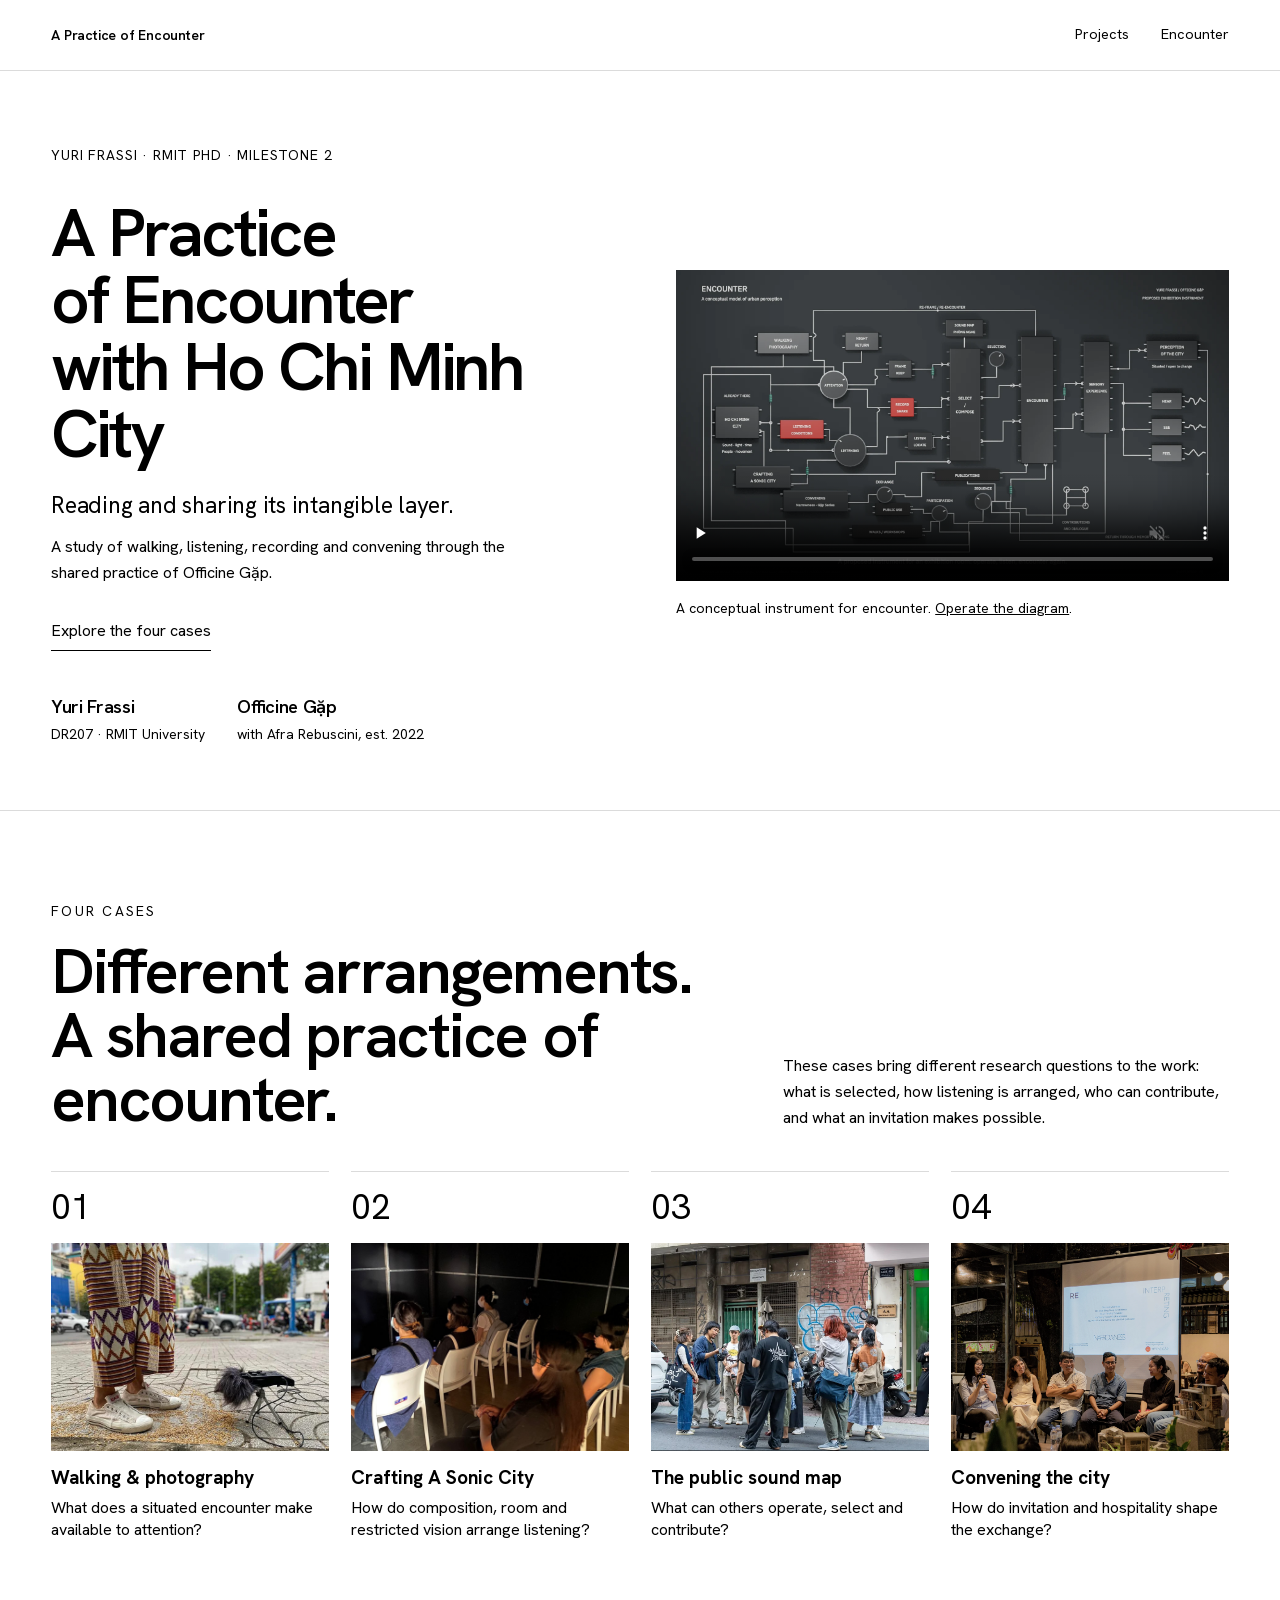
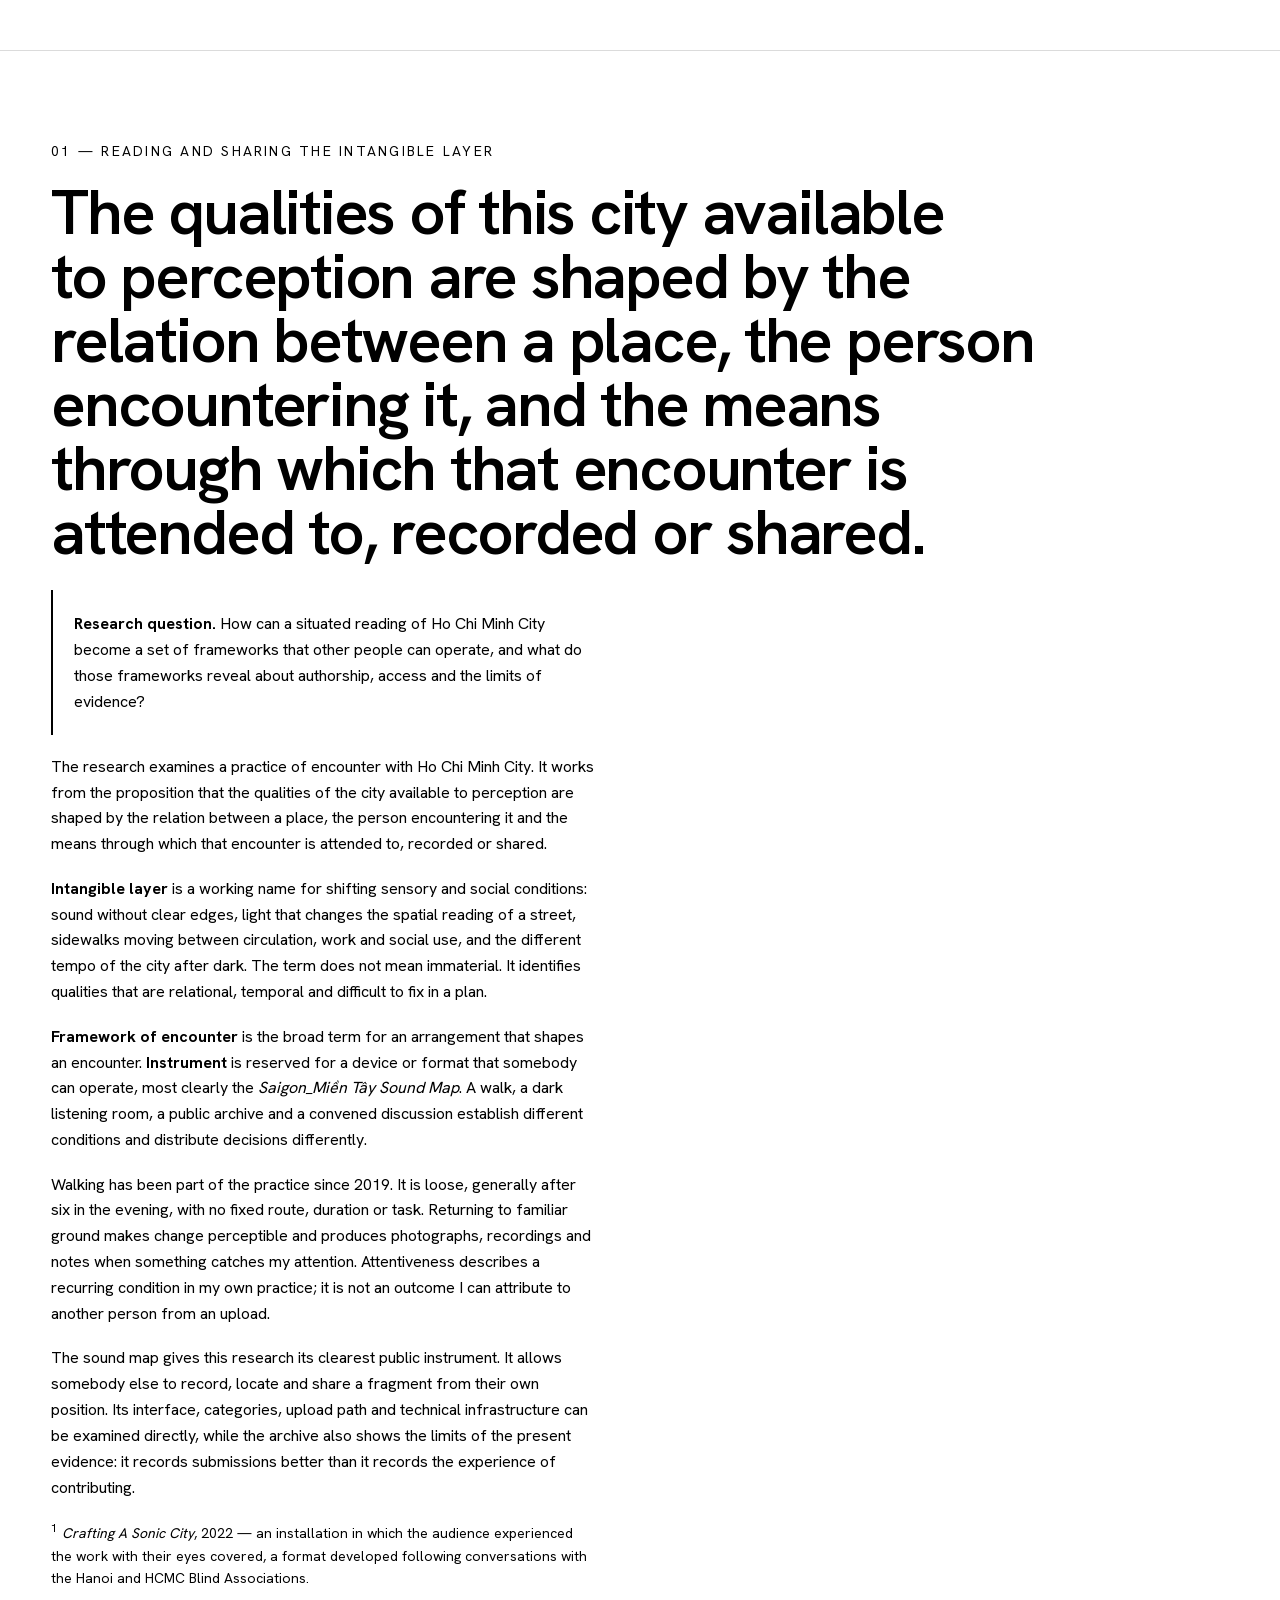
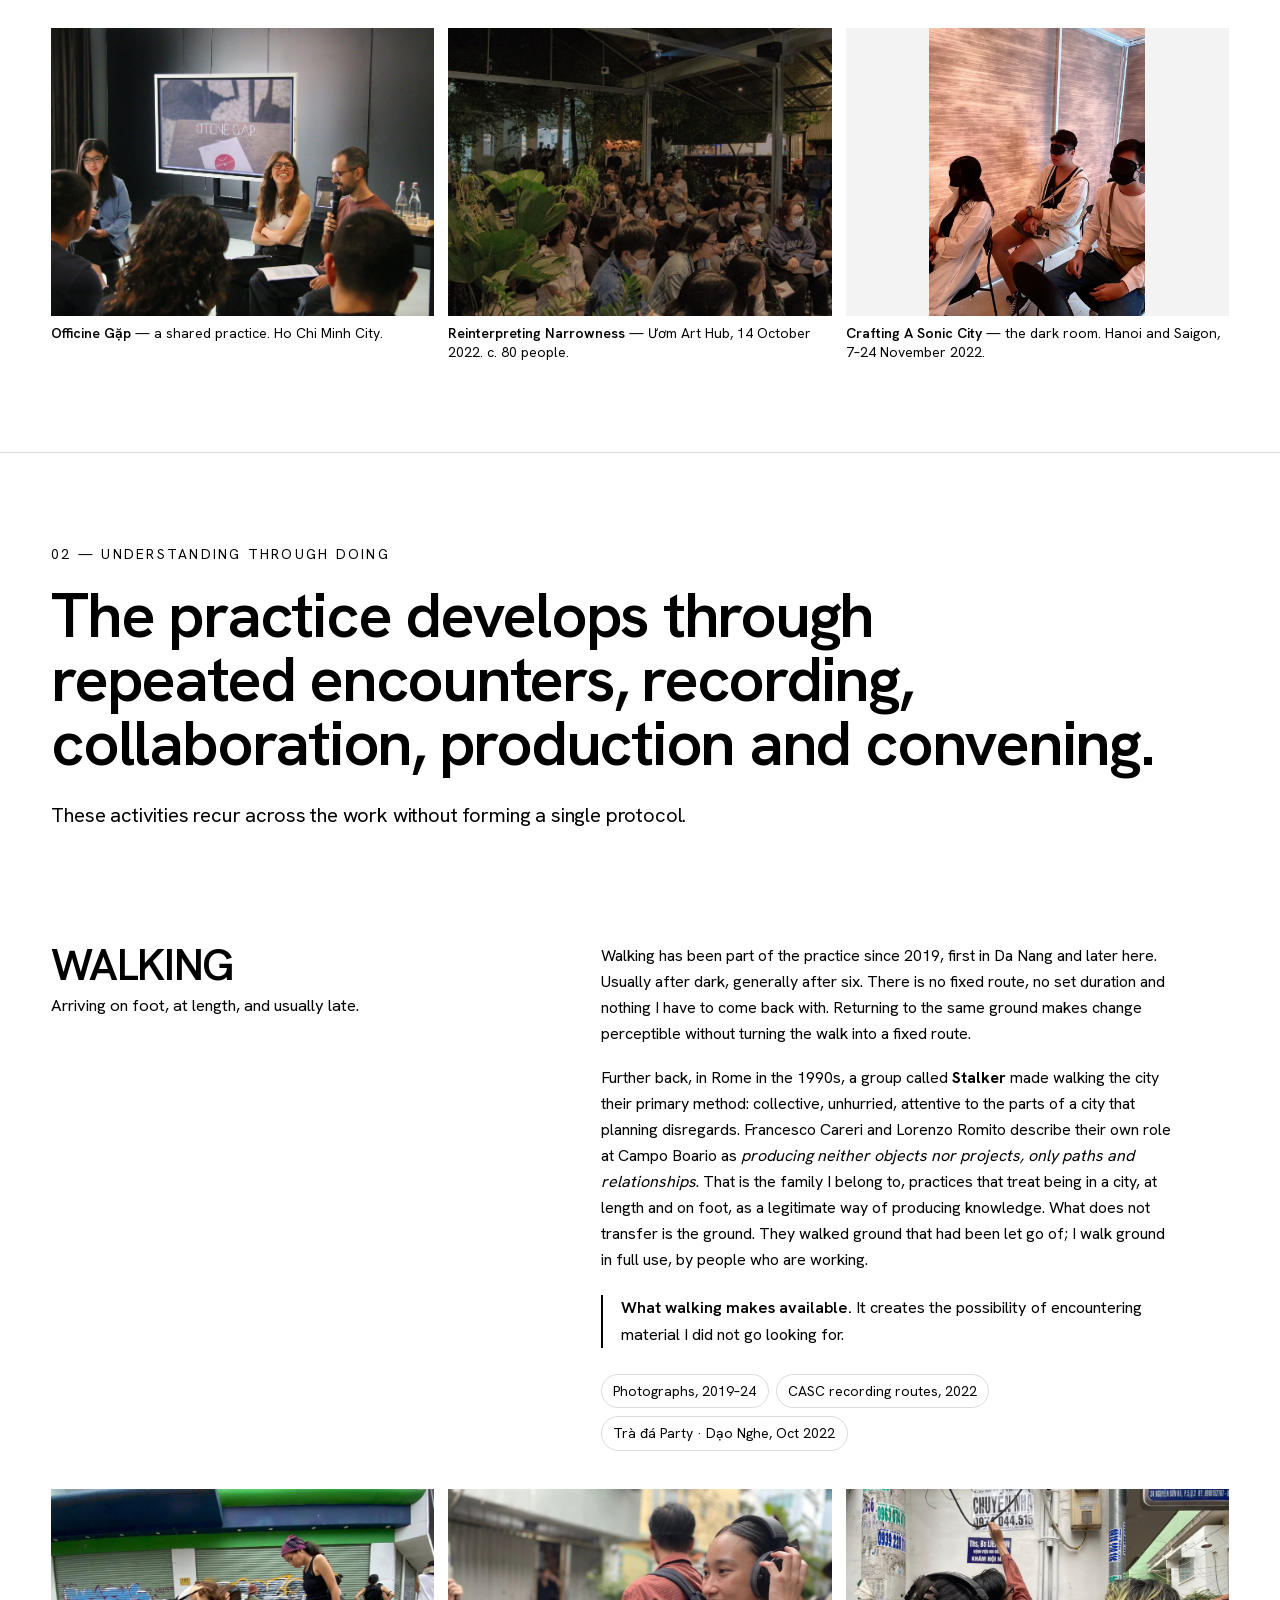
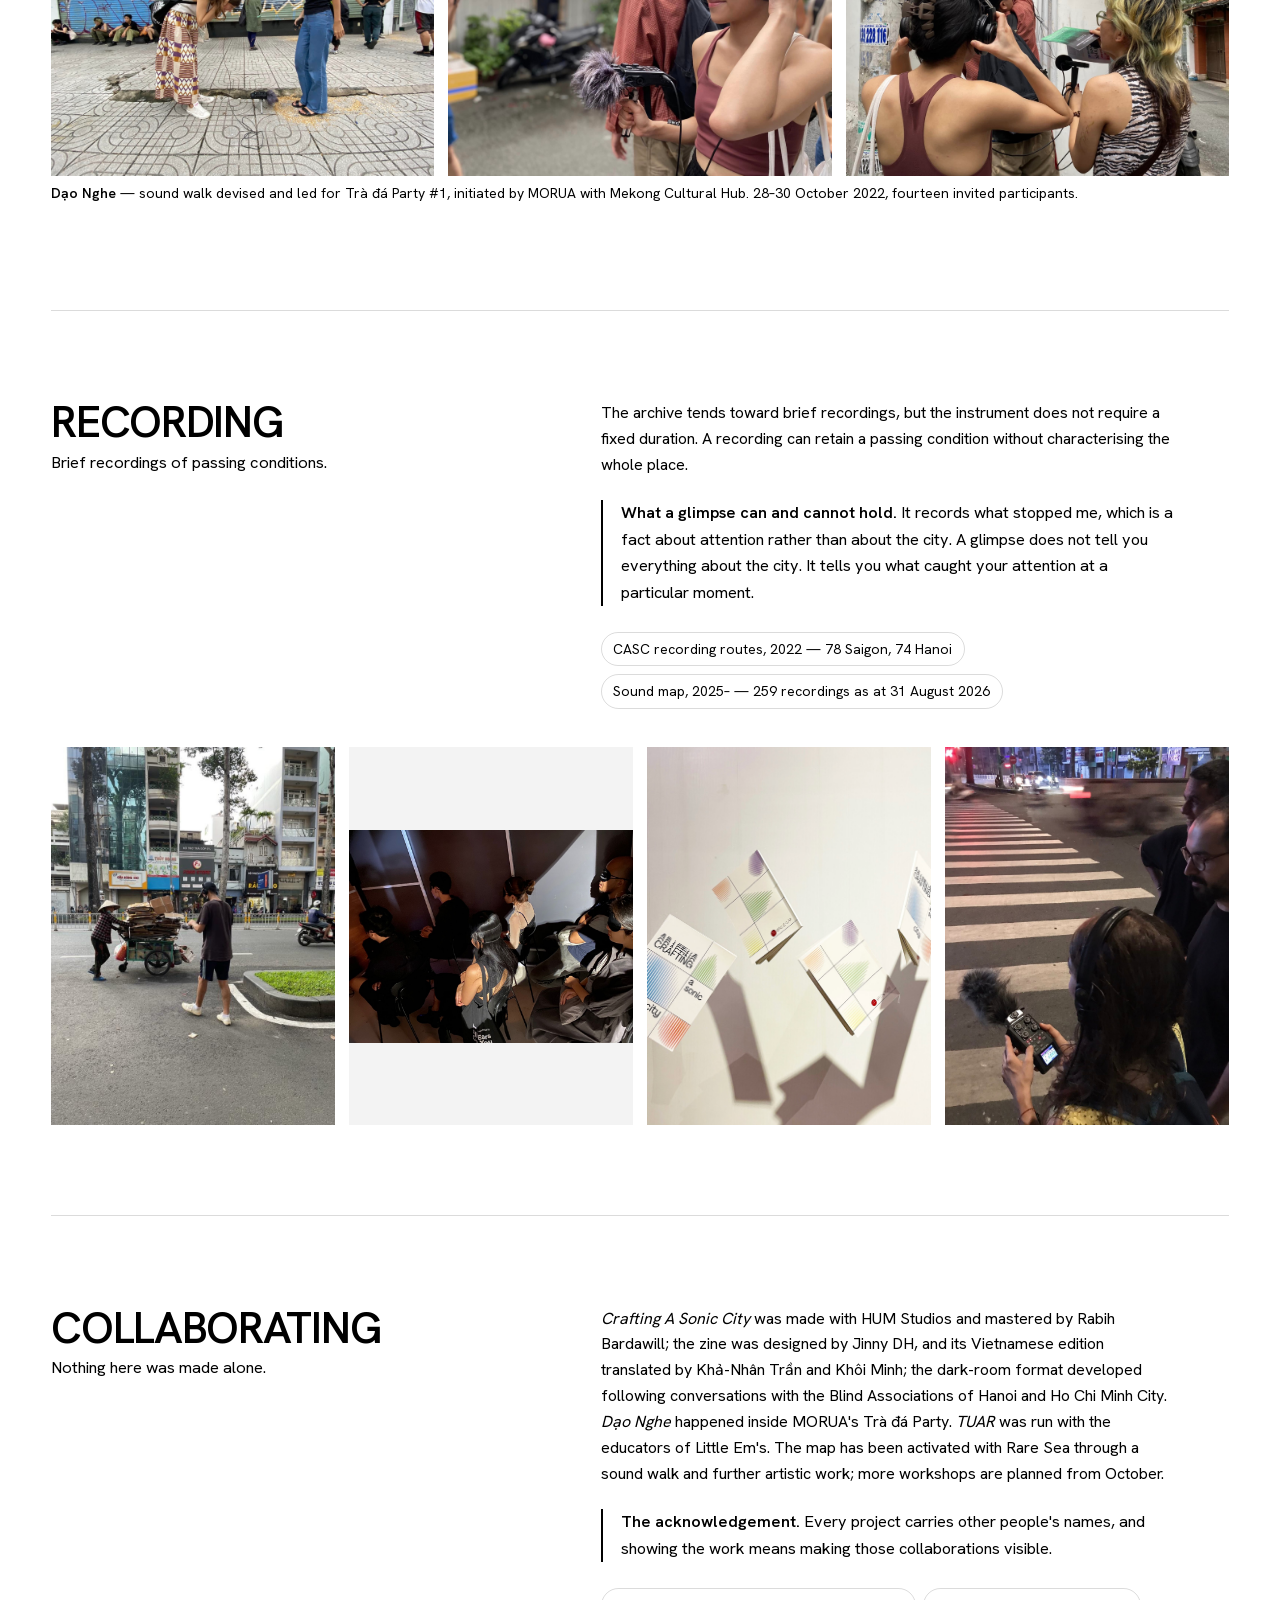
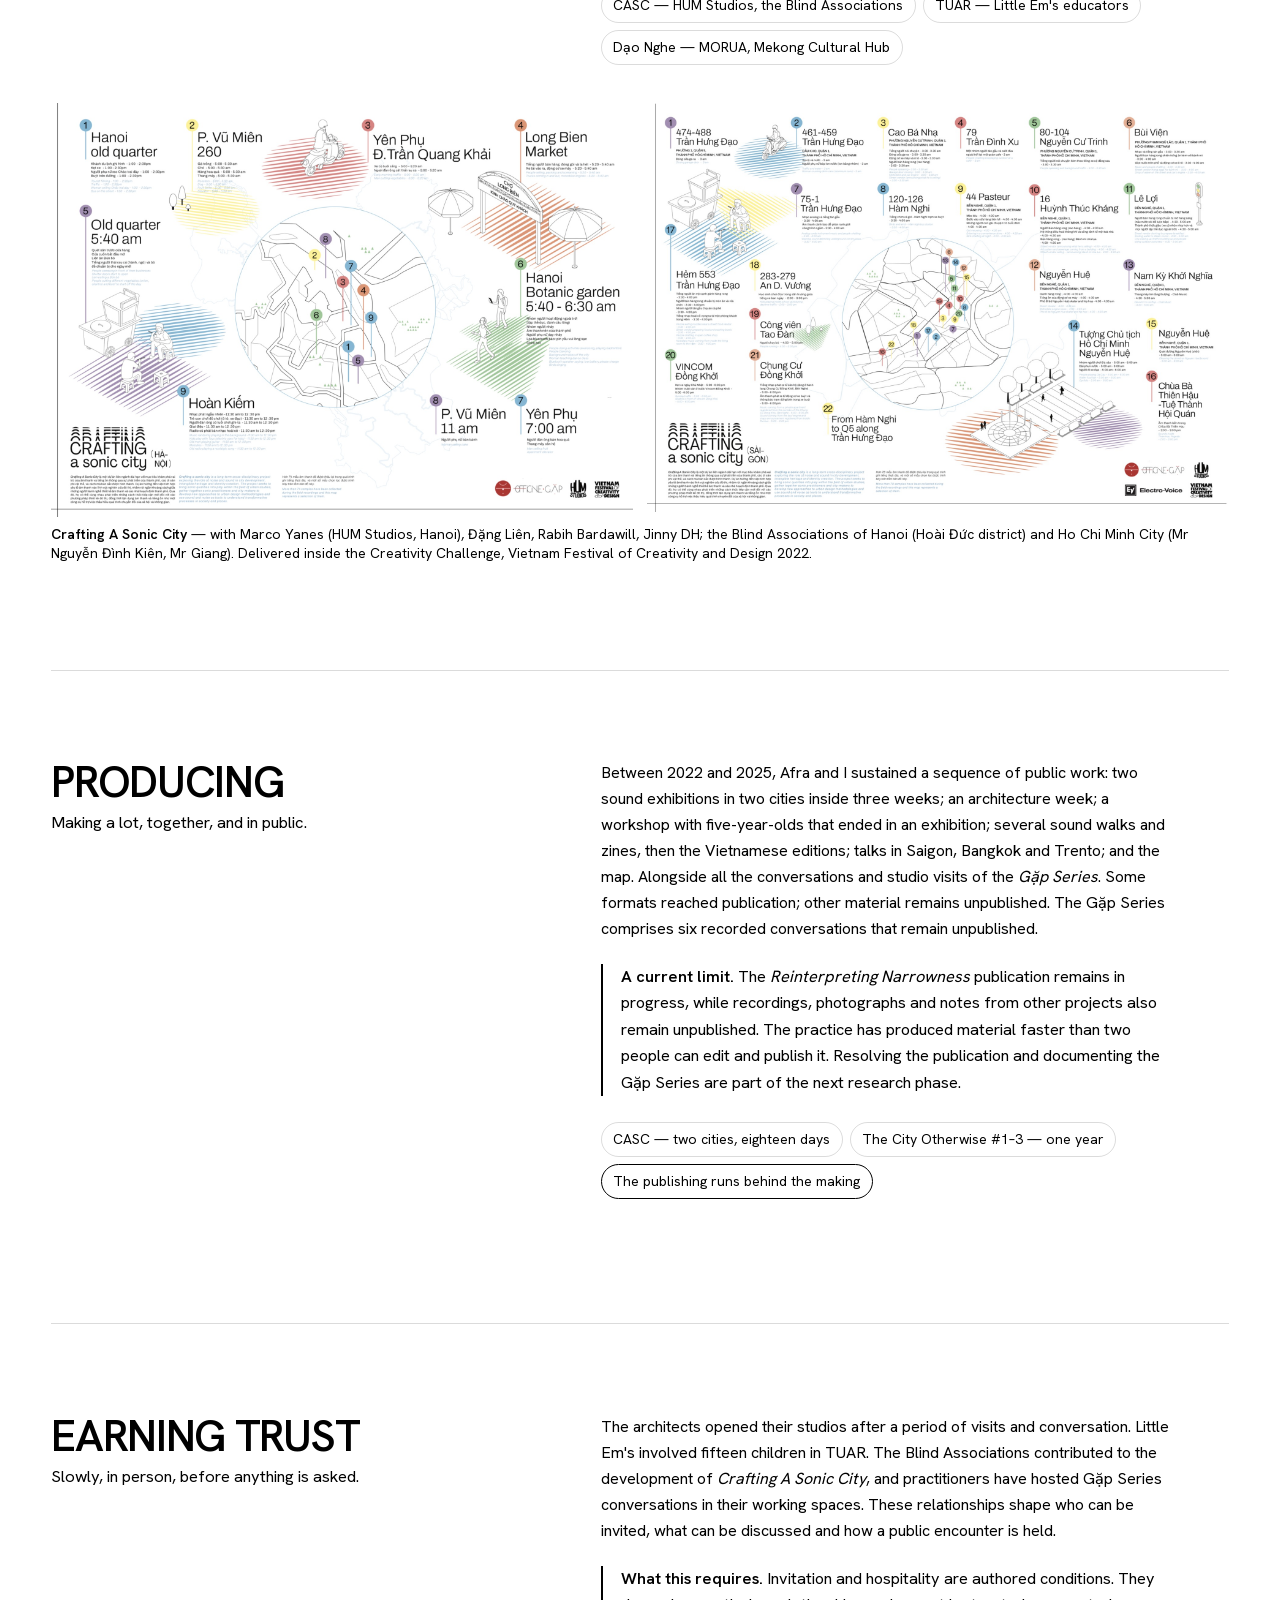
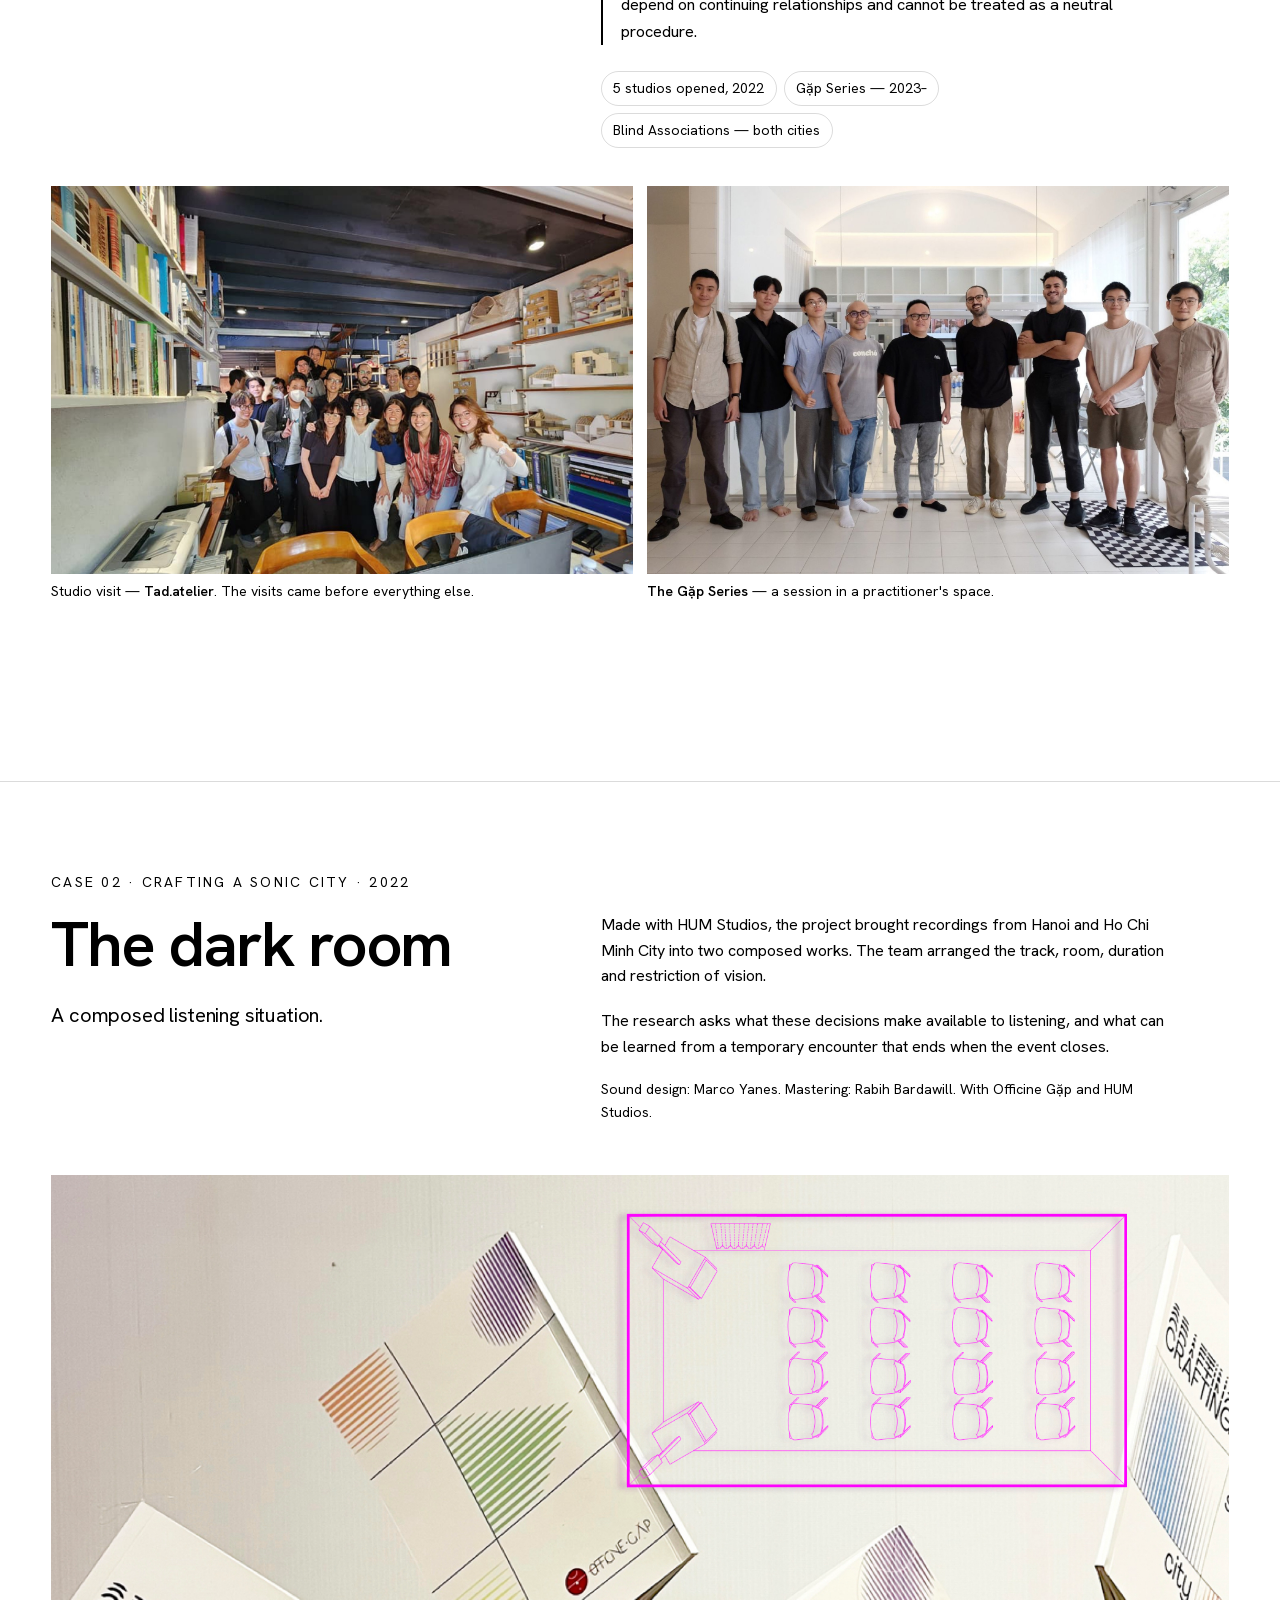
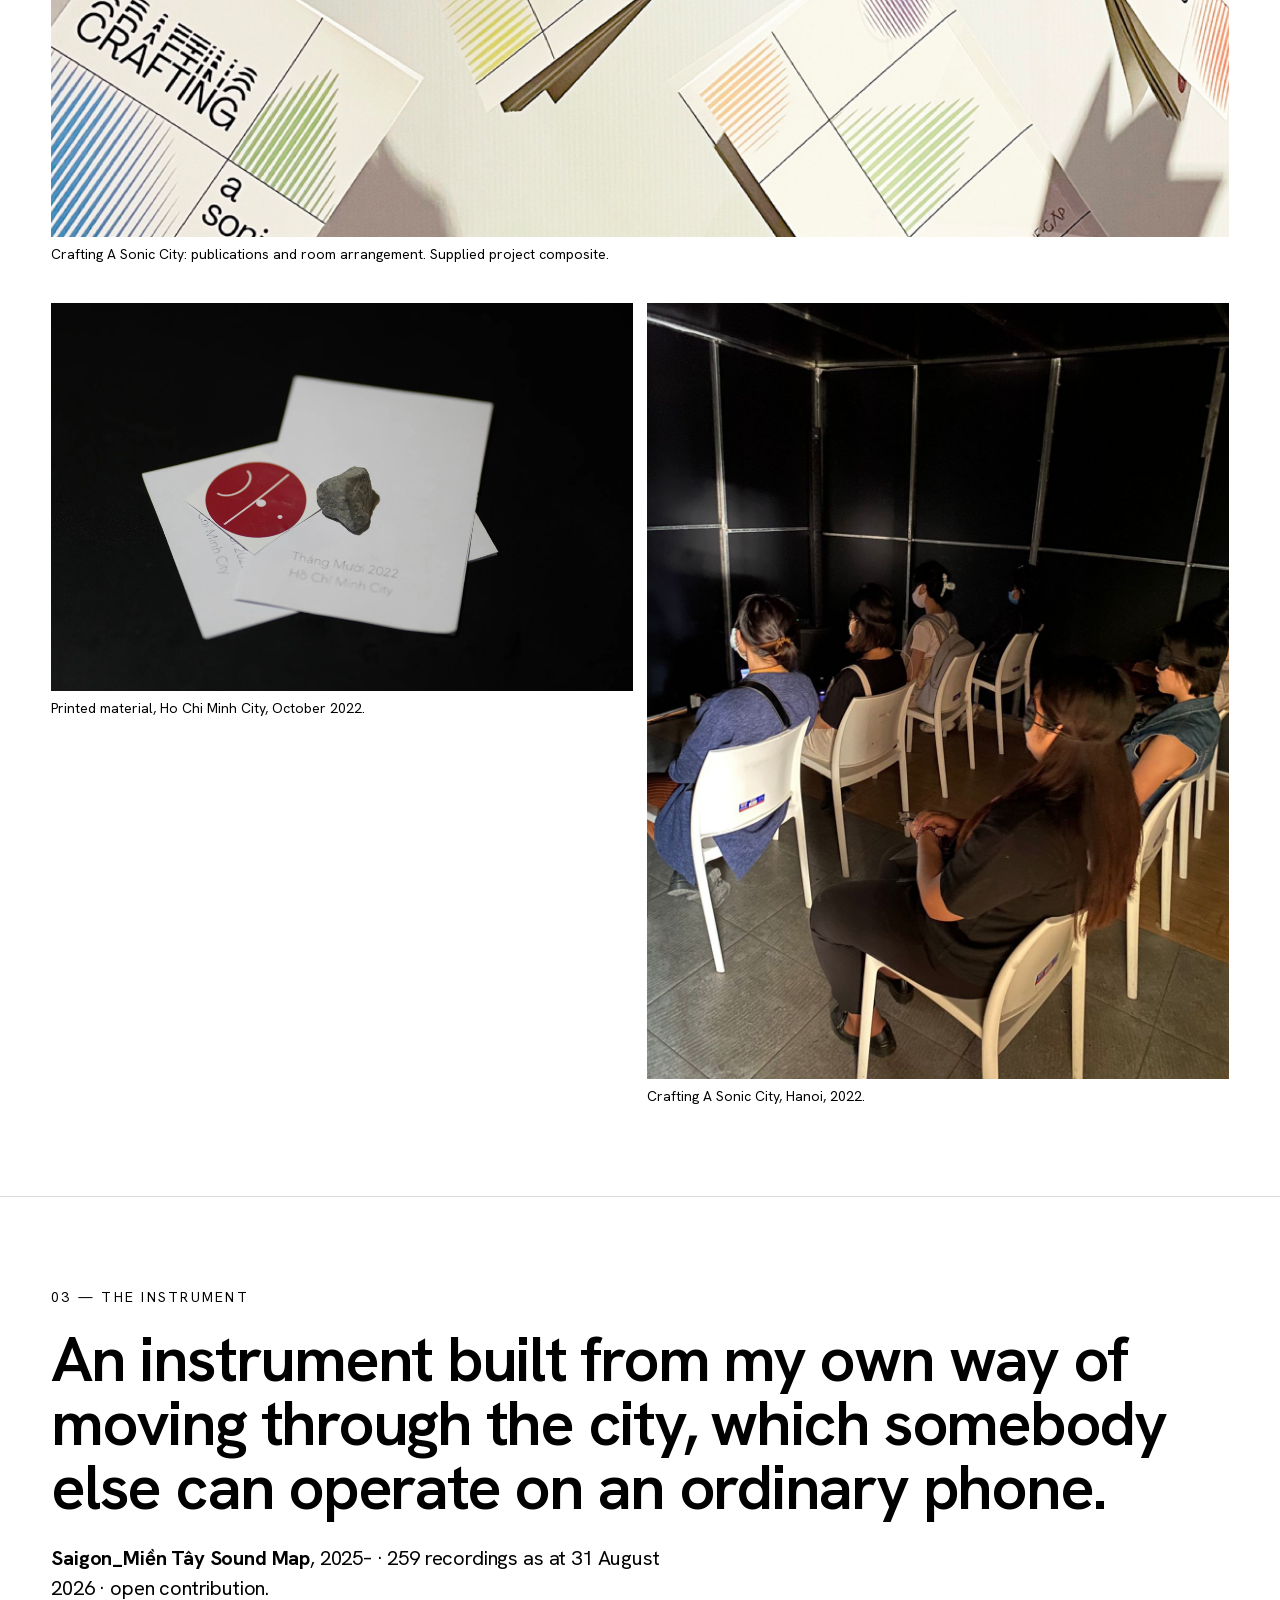
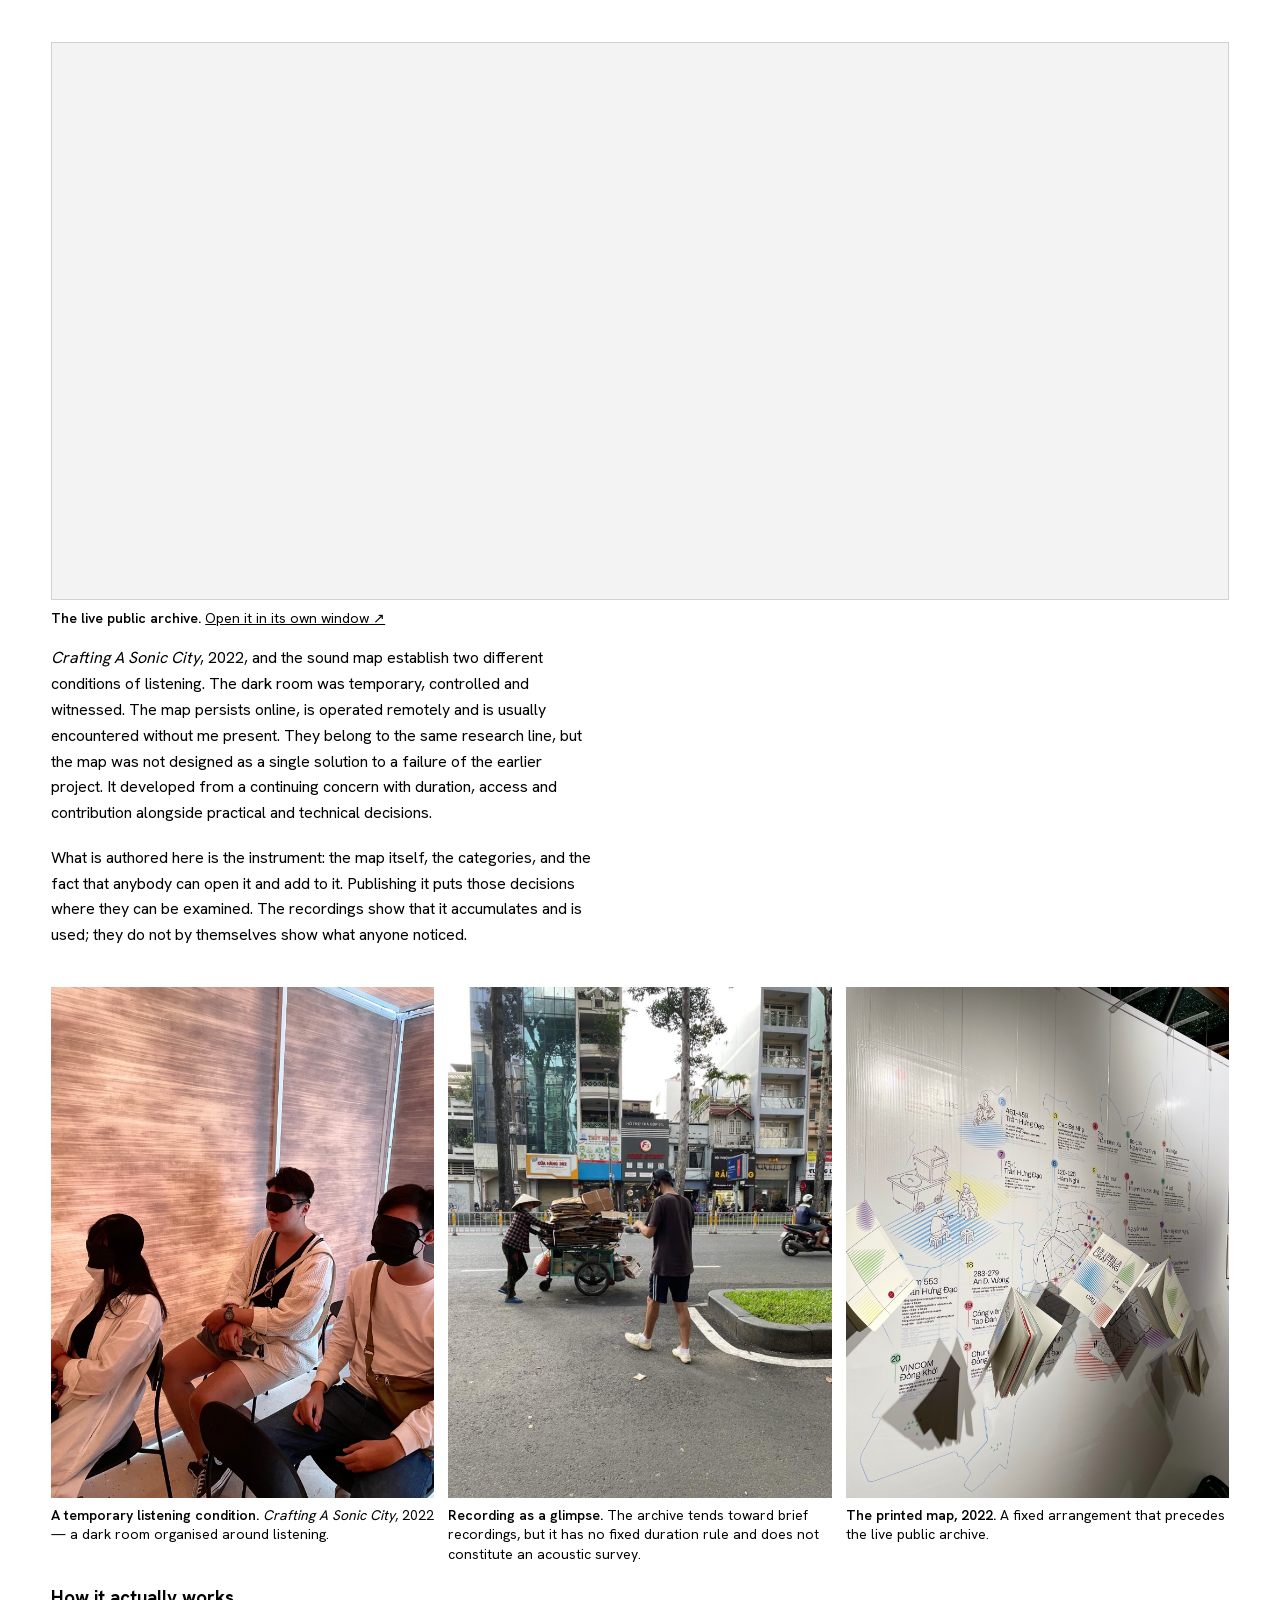
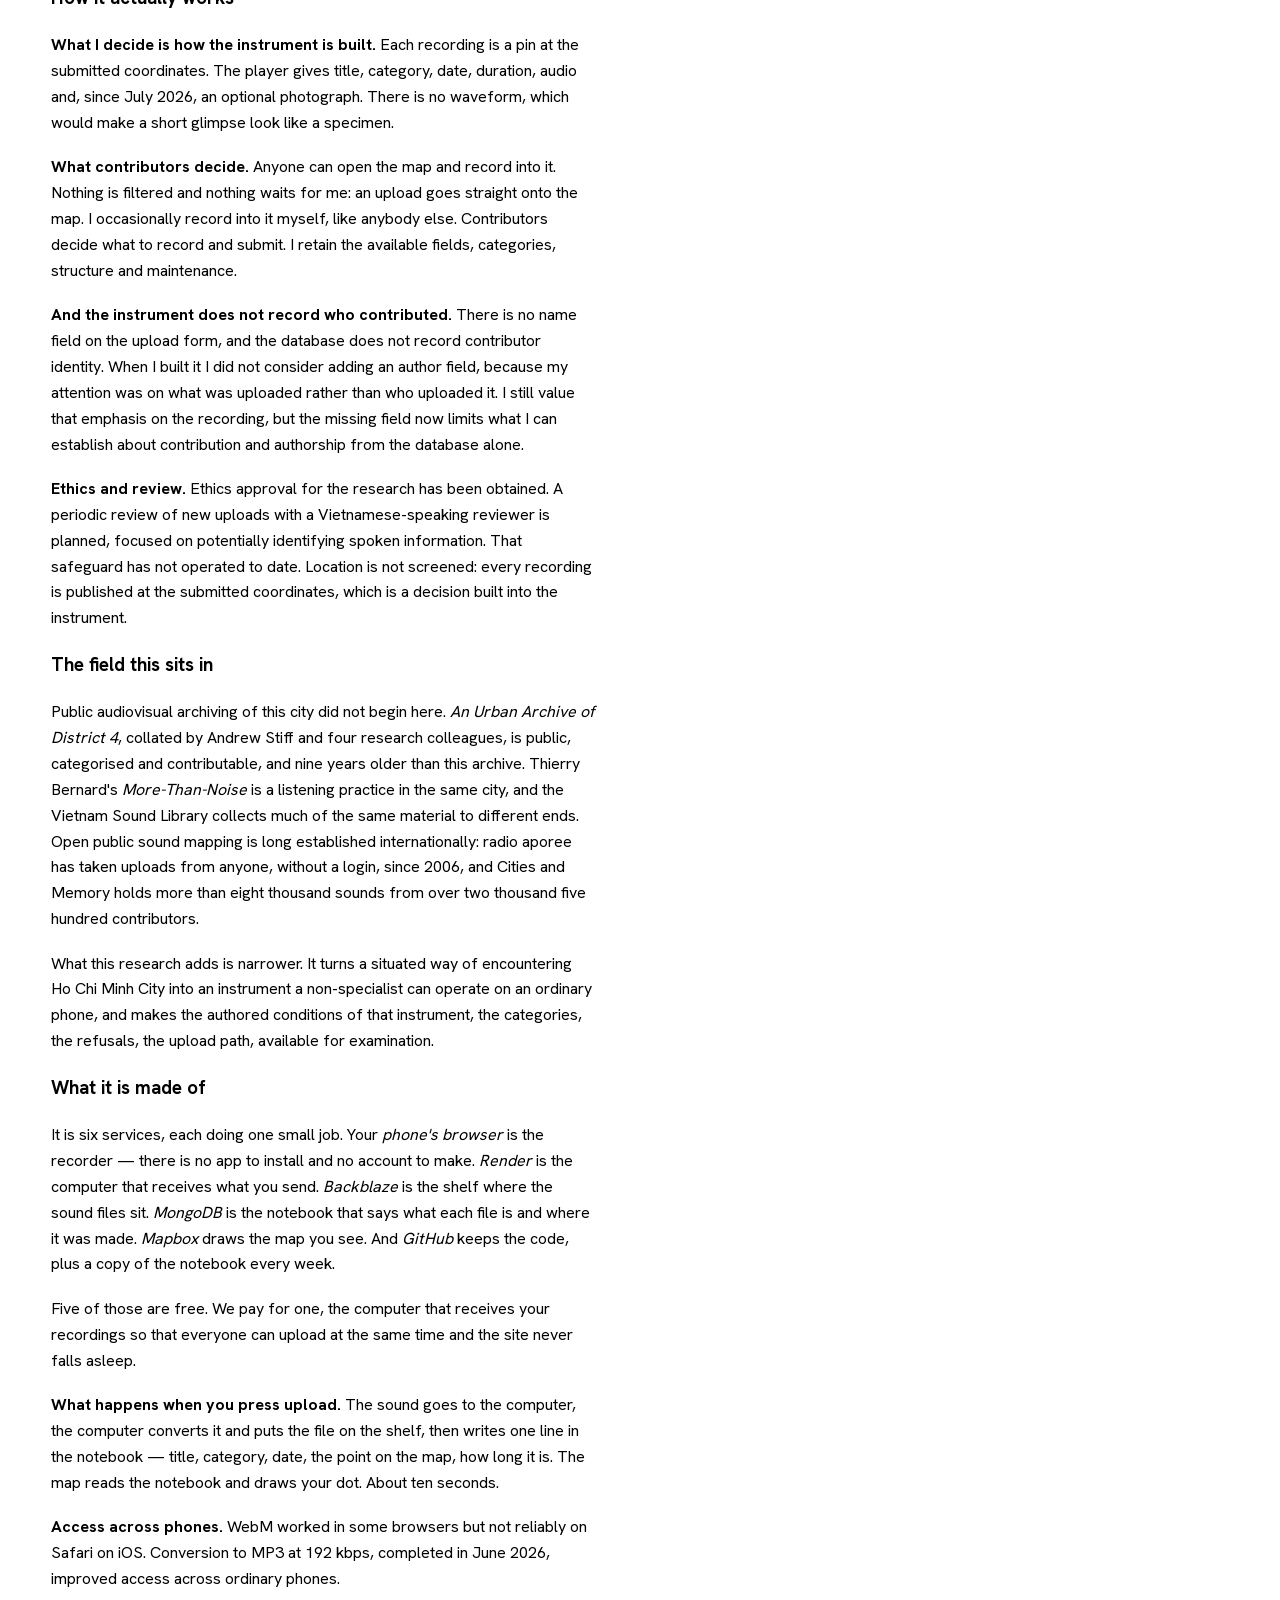
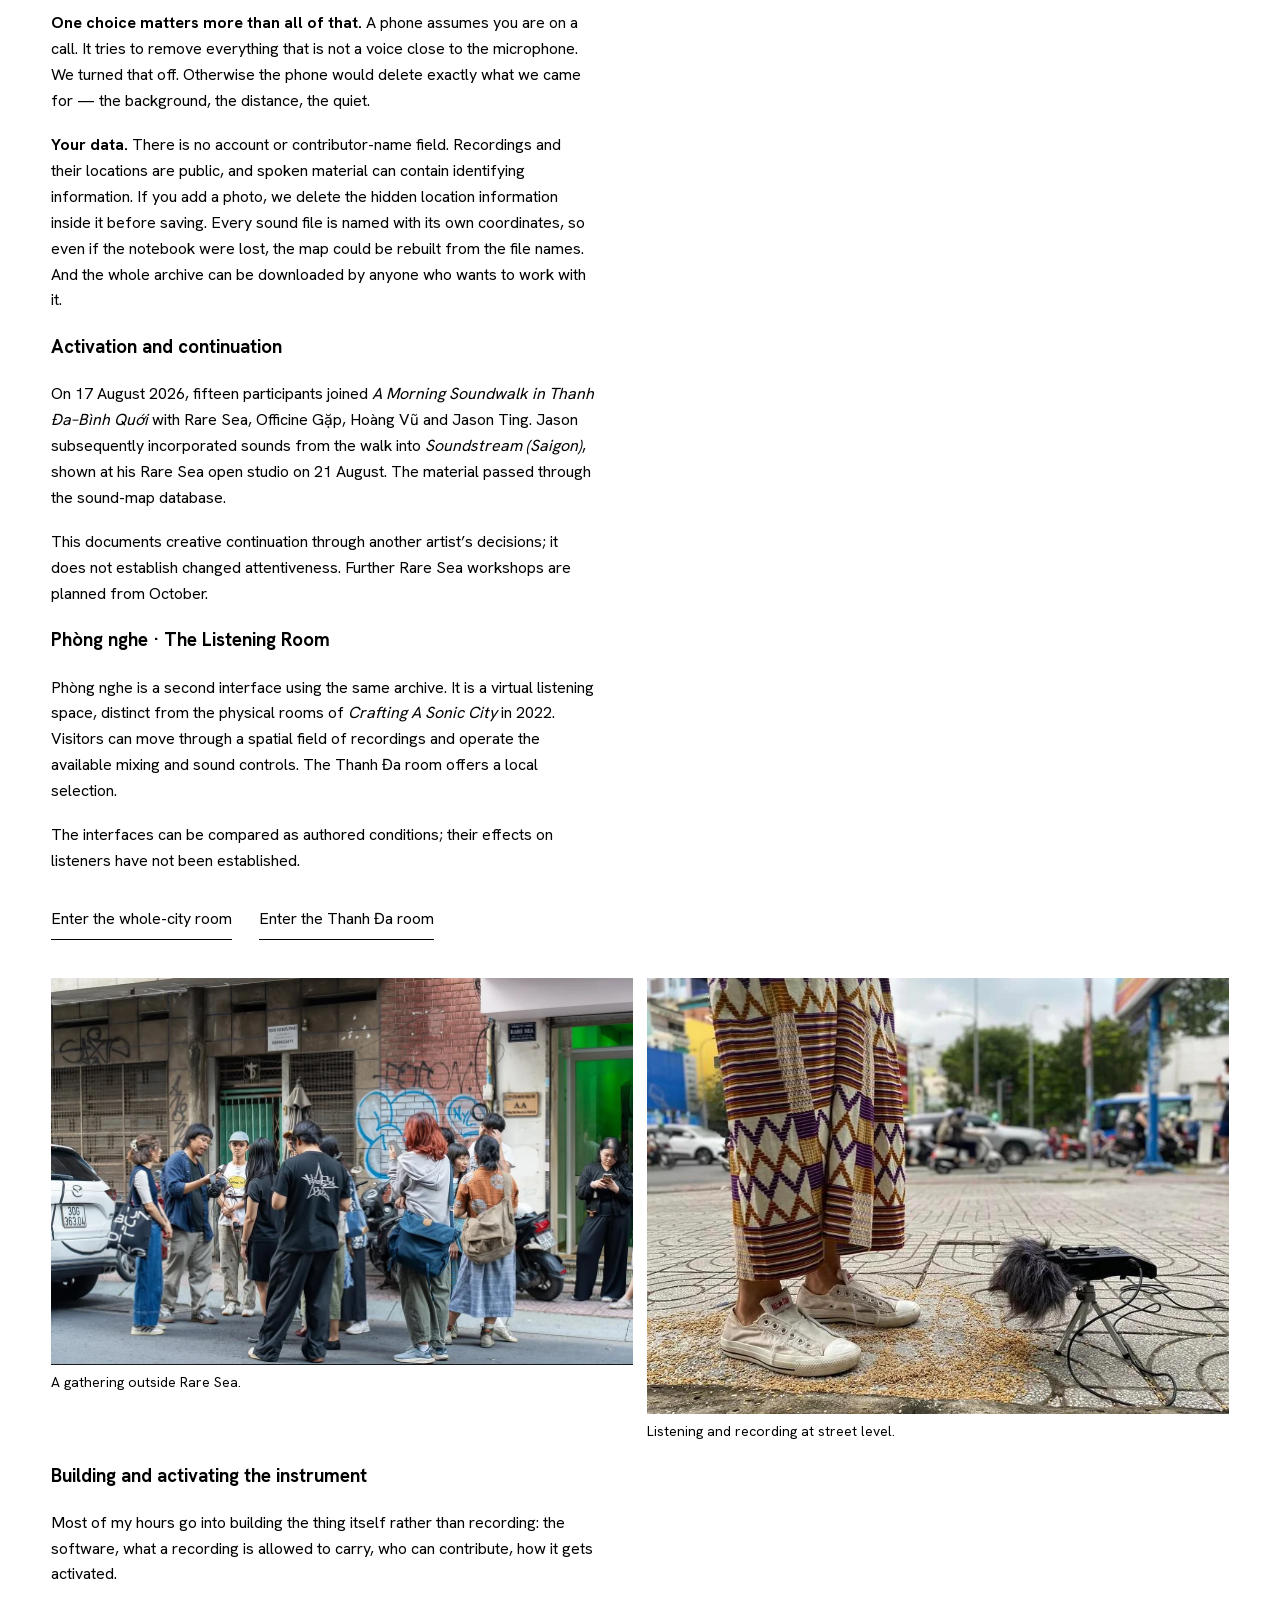
==== commit 81df7989: "Update portfolio imagery and encounter diagrams without document downloads" ====
--- a/index.html
+++ b/index.html
@@ -12,35 +12,39 @@
 <link rel="stylesheet" href="/css/style.css" />
 </head>
 <body>
+<a class="skip-link" href="#cases">Skip to projects</a>
 
 <header class="hdr">
   <a class="hdr__brand" href="#top">A&nbsp;Practice&nbsp;of&nbsp;Encounter</a>
-  <span class="hdr__meta">Milestone 2 · PRS Asia · Sept 2026</span>
+  <nav class="hdr__nav" aria-label="Portfolio"><a href="#cases">Projects</a><a href="#encounter">Encounter</a></nav>
 </header>
 
 <!-- ============================ HERO ============================ -->
 <section class="hero" id="top">
-  <div class="wrap">
-    <p class="hero__kicker" data-r>RMIT PhD · Second Milestone Review</p>
-    <h1 data-r>A Practice of Encounter<br />with <em>Ho Chi Minh City</em></h1>
-    <p class="hero__sub" data-r>
-      Reading and sharing its intangible layer: night, sound, light, sidewalks, movement,
-      temporary occupation and the small changes through which the same street becomes a
-      different place across the day.
-    </p>
-    <div class="hero__facts" data-r>
-      <div><b>Yuri Frassi</b>s4017499 · DR207</div>
-      <div><b>Officine Gặp</b>with Afra Rebuscini, est. 2022</div>
-    </div>
-  </div>
-</section>
-
+  <div class="wrap hero__layout">
+    <div class="hero__copy"><p class="hero__kicker">Yuri Frassi · RMIT PhD · Milestone 2</p>
+    <h1>A Practice<br>of Encounter<br>with <em>Ho Chi Minh City</em></h1>
+    <p class="hero__sub">Reading and sharing its intangible layer.</p>
+    <p class="hero__intro">A study of walking, listening, recording and convening through the shared practice of Officine Gặp.</p>
+    <div class="hero__actions"><a class="text-link" href="#cases">Explore the four cases</a></div>
+    <div class="hero__facts"><div><b>Yuri Frassi</b>DR207 · RMIT University</div><div><b>Officine Gặp</b>with Afra Rebuscini, est. 2022</div></div></div>
+    <figure class="hero__visual"><video controls playsinline muted loop preload="none" poster="/assets/milestone-2/circuit-poster.webp" aria-label="Animation of the encounter circuit: projects tune conditions of sensory experience"><source src="/assets/milestone-2/circuit-animation.mp4" type="video/mp4"></video><figcaption>A conceptual instrument for encounter. <a href="#encounter">Operate the diagram</a>.</figcaption></figure>
+  </div>
+</section>
+<section class="sec case-index" id="cases"><div class="wrap">
+ <div class="section-intro"><p class="num">Four cases</p><h2>Different arrangements.<br>A shared practice of encounter.</h2><p>These cases bring different research questions to the work: what is selected, how listening is arranged, who can contribute, and what an invitation makes possible.</p></div>
+ <div class="case-grid">
+ <a class="case" href="#walking"><span class="case__number">01</span><img src="/assets/milestone-2/sound-walk-pavement-recorder.webp" width="800" height="600" alt="A recorder placed at street level" loading="lazy"><h3>Walking &amp; photography</h3><p>What does a situated encounter make available to attention?</p></a>
+ <a class="case" href="#casc"><span class="case__number">02</span><img src="/assets/img/casc-darkroom-hanoi.jpg" alt="Visitors in the Crafting A Sonic City listening room" loading="lazy" width="1200" height="1600"><h3>Crafting A Sonic City</h3><p>How do composition, room and restricted vision arrange listening?</p></a>
+ <a class="case" href="#instrument"><span class="case__number">03</span><img src="/assets/milestone-2/street-gathering-rare-sea.webp" width="1170" height="778" alt="A gathering outside Rare Sea with recording equipment" loading="lazy"><h3>The public sound map</h3><p>What can others operate, select and contribute?</p></a>
+ <a class="case" href="#write"><span class="case__number">04</span><img src="/assets/milestone-2/reinterpreting-narrowness-panel.webp" width="2200" height="1467" alt="Reinterpreting Narrowness panel discussion" loading="lazy"><h3>Convening the city</h3><p>How do invitation and hospitality shape the exchange?</p></a>
+ </div></div></section>
 <!-- ============================ THE ARGUMENT ============================ -->
 <section class="sec" id="night">
   <div class="wrap">
     <p class="num" data-r>01 — Reading and sharing the intangible layer</p>
     <h2 class="measure-wide" data-r>The qualities of this city available to perception are shaped by the relation between a place, the person encountering it, and the means through which that encounter is attended to, recorded or shared.</h2>
-    <div class="measure" data-r>
+    <div class="measure" data-r><p class="research-question"><b>Research question.</b> How can a situated reading of Ho Chi Minh City become a set of frameworks that other people can operate, and what do those frameworks reveal about authorship, access and the limits of evidence?</p>
       <p>The research examines a practice of encounter with Ho Chi Minh City. It works from the
         proposition that the qualities of the city available to perception are shaped by the
         relation between a place, the person encountering it and the means through which that
@@ -71,11 +75,11 @@
       </div>
 
     <div class="grid grid--3">
-      <figure class="fig" data-r><img src="/assets/img/p-officine-gap-shared-practice.jpg" alt="Officine Gặp, shared practice" loading="lazy" />
+      <figure class="fig" data-r><img src="/assets/img/p-officine-gap-shared-practice.jpg" alt="Officine Gặp, shared practice" loading="lazy" width="1900" height="1266">
         <figcaption class="cap"><b>Officine Gặp</b> — a shared practice. Ho Chi Minh City.</figcaption></figure>
-      <figure class="fig" data-r><img src="/assets/img/p-rn-talk-public.jpg" alt="Reinterpreting Narrowness panel, Ươm Art Hub" loading="lazy" />
+      <figure class="fig" data-r><img src="/assets/img/p-rn-talk-public.jpg" alt="Reinterpreting Narrowness panel, Ươm Art Hub" loading="lazy" width="1900" height="1229">
         <figcaption class="cap"><b>Reinterpreting Narrowness</b> — Ươm Art Hub, 14 October 2022. c. 80 people.</figcaption></figure>
-      <figure class="fig fig--whole" data-r><img src="/assets/img/p-casc-black-room.jpg" alt="Crafting A Sonic City dark room" loading="lazy" />
+      <figure class="fig fig--whole" data-r><img src="/assets/img/p-casc-black-room.jpg" alt="Crafting A Sonic City dark room" loading="lazy" width="1425" height="1900">
         <figcaption class="cap"><b>Crafting A Sonic City</b> — the dark room. Hanoi and Saigon, 7–24 November 2022.</figcaption></figure>
     </div>
   </div>
@@ -91,7 +95,7 @@
     </p>
 
     <!-- WALKING -->
-    <article class="move">
+    <article class="move" id="walking">
       <div class="move__head">
         <div data-r>
           <h3 class="move__name">Walking</h3>
@@ -126,9 +130,9 @@
         </div>
       </div>
       <div class="grid grid--3">
-        <figure class="fig" data-r><img src="/assets/img/p-sound-and-city-walk-1.jpg" alt="Sound and city walk" loading="lazy" /></figure>
-        <figure class="fig" data-r><img src="/assets/img/p-sound-and-city-walk-2.jpg" alt="Sound and city walk" loading="lazy" /></figure>
-        <figure class="fig" data-r><img src="/assets/img/p-sound-and-city-walk-3.jpg" alt="Sound and city walk" loading="lazy" /></figure>
+        <figure class="fig" data-r><img src="/assets/img/p-sound-and-city-walk-1.jpg" alt="Sound and city walk" loading="lazy" width="1900" height="1425"></figure>
+        <figure class="fig" data-r><img src="/assets/img/p-sound-and-city-walk-2.jpg" alt="Sound and city walk" loading="lazy" width="1900" height="1425"></figure>
+        <figure class="fig" data-r><img src="/assets/img/p-sound-and-city-walk-3.jpg" alt="Sound and city walk" loading="lazy" width="1900" height="1425"></figure>
       </div>
       <p class="cap" data-r><b>Dạo Nghe</b> — sound walk devised and led for Trà đá Party #1, initiated by MORUA with Mekong Cultural Hub. 28–30 October 2022, fourteen invited participants.</p>
     </article>
@@ -142,9 +146,7 @@
         </div>
         <div class="move__body" data-r>
           <p>
-            The recordings are short. They are not field recordings in the ethnographic sense; nobody
-            is documenting an hour of a market to capture its structure. A recording catches a
-            passing condition rather than characterising a place.
+            The archive tends toward brief recordings, but the instrument does not require a fixed duration. A recording can retain a passing condition without characterising the whole place.
           </p>
           <p class="move__value">
             <b>What a glimpse can and cannot hold.</b> It records what stopped me, which is a fact
@@ -158,10 +160,10 @@
         </div>
       </div>
       <div class="grid grid--4">
-        <figure class="fig fig--tall" data-r><img src="/assets/img/p-me-recording-soundscape.jpg" alt="Recording the soundscape" loading="lazy" /></figure>
-        <figure class="fig fig--tall fig--whole" data-r><img src="/assets/img/casc-01.jpg" alt="Crafting A Sonic City" loading="lazy" /></figure>
-        <figure class="fig fig--tall" data-r><img src="/assets/img/casc-03.jpg" alt="Crafting A Sonic City" loading="lazy" /></figure>
-        <figure class="fig fig--tall" data-r><img src="/assets/img/p-us-casc.jpg" alt="Crafting A Sonic City" loading="lazy" /></figure>
+        <figure class="fig fig--tall" data-r><img src="/assets/img/p-me-recording-soundscape.jpg" alt="Recording the soundscape" loading="lazy" width="1425" height="1900"></figure>
+        <figure class="fig fig--tall fig--whole" data-r><img src="/assets/img/casc-01.jpg" alt="Crafting A Sonic City" loading="lazy" width="1900" height="1425"></figure>
+        <figure class="fig fig--tall" data-r><img src="/assets/img/casc-03.jpg" alt="Crafting A Sonic City" loading="lazy" width="1176" height="1900"></figure>
+        <figure class="fig fig--tall" data-r><img src="/assets/img/p-us-casc.jpg" alt="Crafting A Sonic City" loading="lazy" width="1425" height="1900"></figure>
       </div>
     </article>
 
@@ -178,8 +180,7 @@
             Bardawill; the zine was designed by Jinny DH, and its Vietnamese edition translated
             by Khả-Nhân Trần and Khôi Minh; the dark-room format developed following conversations
             with the Blind Associations of Hanoi and Ho Chi Minh City. <em>Dạo Nghe</em> happened inside
-            MORUA's Trà đá Party. <em>TUAR</em> was run with the educators of Little Em's. The
-            map goes to Nổ Cái Bùm with Vũ's performance, and to Rare Sea Gallery from October.
+            MORUA's Trà đá Party. <em>TUAR</em> was run with the educators of Little Em's. The map has been activated with Rare Sea through a sound walk and further artistic work; more workshops are planned from October.
           </p>
           <p class="move__value">
             <b>The acknowledgement.</b> Every project carries other people's names, and showing the
@@ -193,8 +194,8 @@
         </div>
       </div>
       <div class="grid grid--2">
-        <figure class="fig fig--free" data-r><img src="/assets/img/casc-02.jpg" alt="Crafting A Sonic City — Hanoi listening map" loading="lazy" /></figure>
-        <figure class="fig fig--free" data-r><img src="/assets/img/casc-04.jpg" alt="Crafting A Sonic City — Saigon listening map" loading="lazy" /></figure>
+        <figure class="fig fig--free" data-r><img src="/assets/img/casc-02.jpg" alt="Crafting A Sonic City — Hanoi listening map" loading="lazy" width="1900" height="1351"></figure>
+        <figure class="fig fig--free" data-r><img src="/assets/img/casc-04.jpg" alt="Crafting A Sonic City — Saigon listening map" loading="lazy" width="1900" height="1336"></figure>
       </div>
       <p class="cap" data-r><b>Crafting A Sonic City</b> — with Marco Yanes (HUM Studios, Hanoi), Đặng Liên, Rabih Bardawill, Jinny DH; the Blind Associations of Hanoi (Hoài Đức district) and Ho Chi Minh City (Mr Nguyễn Đình Kiên, Mr Giang). Delivered inside the Creativity Challenge, Vietnam Festival of Creativity and Design 2022.</p>
     </article>
@@ -212,8 +213,7 @@
             exhibitions in two cities inside three weeks; an architecture week; a workshop with
             five-year-olds that ended in an exhibition; several sound walks and zines, then the
             Vietnamese editions; talks in Saigon, Bangkok and Trento; and the map. Alongside all
-            the conversations and studio visits of the <em>Gặp Series</em>. Short cycles, published, then the
-            next one.
+            the conversations and studio visits of the <em>Gặp Series</em>. Some formats reached publication; other material remains unpublished. The Gặp Series comprises six recorded conversations that remain unpublished.
           </p>
           <p class="move__value">
             <b>A current limit.</b> The <em>Reinterpreting Narrowness</em> publication remains in
@@ -258,9 +258,9 @@
         </div>
       </div>
       <div class="grid grid--2">
-        <figure class="fig fig--3x2" data-r><img src="/assets/img/p-studio-visit-tad-atelier.jpg" alt="Studio visit, Tad.atelier" loading="lazy" />
+        <figure class="fig fig--3x2" data-r><img src="/assets/img/p-studio-visit-tad-atelier.jpg" alt="Studio visit, Tad.atelier" loading="lazy" width="1900" height="1334">
           <figcaption class="cap">Studio visit — <b>Tad.atelier</b>. The visits came before everything else.</figcaption></figure>
-        <figure class="fig fig--3x2" data-r><img src="/assets/img/gapseries-07.jpg" alt="Gặp Series session" loading="lazy" />
+        <figure class="fig fig--3x2" data-r><img src="/assets/img/gapseries-07.jpg" alt="Gặp Series session" loading="lazy" width="1900" height="1267">
           <figcaption class="cap"><b>The Gặp Series</b> — a session in a practitioner's space.</figcaption></figure>
       </div>
     </article>
@@ -269,6 +269,10 @@
   </div>
 </section>
 
+<section class="sec" id="casc"><div class="wrap"><p class="num">Case 02 · Crafting A Sonic City · 2022</p><div class="move__head"><div><h2>The dark room</h2><p class="lede">A composed listening situation.</p></div><div class="move__body"><p>Made with HUM Studios, the project brought recordings from Hanoi and Ho Chi Minh City into two composed works. The team arranged the track, room, duration and restriction of vision.</p><p>The research asks what these decisions make available to listening, and what can be learned from a temporary encounter that ends when the event closes.</p><p class="note">Sound design: Marco Yanes. Mastering: Rabih Bardawill. With Officine Gặp and HUM Studios.</p></div></div>
+<figure class="fig fig--free"><picture><source srcset="/assets/milestone-2/crafting-sonic-city-publications-room-overlay.webp" type="image/webp"><img src="/assets/milestone-2/crafting-sonic-city-publications-room-overlay.jpg" alt="Crafting A Sonic City publications and a drawing of the room arrangement" width="1920" height="1080" loading="lazy"></picture><figcaption class="cap">Crafting A Sonic City: publications and room arrangement. Supplied project composite.</figcaption></figure>
+<div class="grid grid--2"><figure class="fig fig--free"><picture><source srcset="/assets/milestone-2/officine-gap-printed-material-stone.webp" type="image/webp"><img src="/assets/milestone-2/officine-gap-printed-material-stone.jpg" alt="A stone on printed Officine Gặp material" width="2200" height="1467" loading="lazy"></picture><figcaption class="cap">Printed material, Ho Chi Minh City, October 2022.</figcaption></figure><figure class="fig fig--free"><img src="/assets/img/casc-darkroom-hanoi.jpg" alt="Visitors seated in the Hanoi dark listening room" loading="lazy" width="1200" height="1600"><figcaption class="cap">Crafting A Sonic City, Hanoi, 2022.</figcaption></figure></div>
+</div></section>
 <!-- ============================ THE INSTRUMENT ============================ -->
 <section class="sec" id="instrument">
   <div class="wrap">
@@ -300,24 +304,23 @@
     </div>
 
     <div class="grid grid--3">
-      <figure class="fig fig--tall" data-r><img src="/assets/img/p-casc-black-room.jpg" alt="Crafting A Sonic City, the dark room" loading="lazy" />
+      <figure class="fig fig--tall" data-r><img src="/assets/img/p-casc-black-room.jpg" alt="Crafting A Sonic City, the dark room" loading="lazy" width="1425" height="1900">
         <figcaption class="cap"><b>A temporary listening condition.</b> <em>Crafting A Sonic City</em>, 2022 — a dark room organised around listening.</figcaption></figure>
-      <figure class="fig fig--tall" data-r><img src="/assets/img/p-me-recording-soundscape.jpg" alt="Recording the soundscape" loading="lazy" />
+      <figure class="fig fig--tall" data-r><img src="/assets/img/p-me-recording-soundscape.jpg" alt="Recording the soundscape" loading="lazy" width="1425" height="1900">
         <figcaption class="cap"><b>Recording as a glimpse.</b> The archive tends toward brief recordings, but it has no fixed duration rule and does not constitute an acoustic survey.</figcaption></figure>
-      <figure class="fig fig--tall" data-r><img src="/assets/img/p-casc-black-room-map.jpg" alt="Printed sound map" loading="lazy" />
+      <figure class="fig fig--tall" data-r><img src="/assets/img/p-casc-black-room-map.jpg" alt="Printed sound map" loading="lazy" width="1425" height="1900">
         <figcaption class="cap"><b>The printed map, 2022.</b> A fixed arrangement that precedes the live public archive.</figcaption></figure>
     </div>
 
     <div class="measure" data-r>
       <h3>How it actually works</h3>
       <p><b>What I decide is how the instrument is built.</b> Each recording is a pin at the
-        coordinates where it was made. The player gives title, category, date, duration, audio and,
+        submitted coordinates. The player gives title, category, date, duration, audio and,
         since July 2026, an optional photograph. There is no waveform, which would make a short glimpse
         look like a specimen.</p>
-      <p><b>What happens after that is not mine.</b> Anyone can open the map and record into it.
+      <p><b>What contributors decide.</b> Anyone can open the map and record into it.
         Nothing is filtered and nothing waits for me: an upload goes straight onto the map. I
-        occasionally record into it myself, like anybody else. The only power I keep afterwards is
-        deletion, which I have not had to use.</p>
+        occasionally record into it myself, like anybody else. Contributors decide what to record and submit. I retain the available fields, categories, structure and maintenance.</p>
       <p><b>And the instrument does not record who contributed.</b> There is no name field on the
         upload form, and the database does not record contributor identity. When I built it I did not
         consider adding an author field, because my attention was on what was uploaded rather than
@@ -326,7 +329,7 @@
       <p><b>Ethics and review.</b> Ethics approval for the research has been obtained. A periodic
         review of new uploads with a Vietnamese-speaking reviewer is planned, focused on potentially
         identifying spoken information. That safeguard has not operated to date. Location is not
-        screened: every recording is published at the coordinates where it was made, which is a
+        screened: every recording is published at the submitted coordinates, which is a
         decision built into the instrument.</p>
 
       <h3>The field this sits in</h3>
@@ -356,34 +359,23 @@
         converts it and puts the file on the shelf, then writes one line in the notebook — title,
         category, date, the point on the map, how long it is. The map reads the notebook and
         draws your dot. About ten seconds.</p>
-      <p><b>About the sound itself.</b> Your phone measures the air 48,000 times a second. We keep
-        44,100 of those measurements. That is the same as a CD, and it covers everything a human ear
-        can hear — more than that only helps if you want to slow the sound down later. We save it as
-        MP3, at a generous quality so that converting it doesn't damage it. One minute is about one
-        and a half megabytes, small enough to open on phone data. We use MP3 because it plays on
-        everything — iPhones cannot play the format phones record in, so without converting, every
-        iPhone would hear silence.</p>
+      <p><b>Access across phones.</b> WebM worked in some browsers but not reliably on Safari on iOS. Conversion to MP3 at 192 kbps, completed in June 2026, improved access across ordinary phones.</p>
       <p><b>One choice matters more than all of that.</b> A phone assumes you are on a call. It
         tries to remove everything that is not a voice close to the microphone. We turned that off.
         Otherwise the phone would delete exactly what we came for — the background, the distance,
         the quiet.</p>
-      <p><b>Your data.</b> No accounts, no tracking, nothing personal. If you add a photo, we delete
+      <p><b>Your data.</b> There is no account or contributor-name field. Recordings and their locations are public, and spoken material can contain identifying information. If you add a photo, we delete
         the hidden location information inside it before saving. Every sound file is named with its
         own coordinates, so even if the notebook were lost, the map could be rebuilt from the file
         names. And the whole archive can be downloaded by anyone who wants to work with it.</p>
 
-      <h3>Its live present</h3>
-      <p>The map enters <b>Nổ Cái Bùm</b> with a zine and a sound performance by <b>Vũ</b>, the
-        sound practitioner involved in the programme. Monthly sound walks and workshops with
-        <b>Rare Sea Gallery</b> are planned from October.</p>
-    </div>
-
-    <div class="grid grid--3">
-      <figure class="fig" data-r><img src="/assets/img/p-sound-and-city-walk-1.jpg" alt="Sound and city walk" loading="lazy" /></figure>
-      <figure class="fig" data-r><img src="/assets/img/p-sound-and-city-walk-2.jpg" alt="Sound and city walk" loading="lazy" /></figure>
-      <figure class="fig" data-r><img src="/assets/img/p-sound-and-city-walk-3.jpg" alt="Sound and city walk" loading="lazy" /></figure>
-    </div>
-
+      <h3>Activation and continuation</h3>
+      <p>On 17 August 2026, fifteen participants joined <em>A Morning Soundwalk in Thanh Đa–Bình Quới</em> with Rare Sea, Officine Gặp, Hoàng Vũ and Jason Ting. Jason subsequently incorporated sounds from the walk into <em>Soundstream (Saigon)</em>, shown at his Rare Sea open studio on 21 August. The material passed through the sound-map database.</p><p>This documents creative continuation through another artist’s decisions; it does not establish changed attentiveness. Further Rare Sea workshops are planned from October.</p>
+      <h3>Phòng nghe · The Listening Room</h3><p>Phòng nghe is a second interface using the same archive. It is a virtual listening space, distinct from the physical rooms of <em>Crafting A Sonic City</em> in 2022. Visitors can move through a spatial field of recordings and operate the available mixing and sound controls. The Thanh Đa room offers a local selection.</p><p>The interfaces can be compared as authored conditions; their effects on listeners have not been established.</p>
+      <div class="hero__actions"><a class="text-link" href="https://saigon-soundscape.onrender.com/listen" target="_blank" rel="noopener">Enter the whole-city room</a><a class="text-link" href="https://saigon-soundscape.onrender.com/listen?walk=thanh-da" target="_blank" rel="noopener">Enter the Thanh Đa room</a></div>
+    </div>
+
+<div class="grid grid--2"><figure class="fig fig--free"><picture><source srcset="/assets/milestone-2/street-gathering-rare-sea.webp" type="image/webp"><img src="/assets/milestone-2/street-gathering-rare-sea.jpg" alt="A group with phones and recording equipment outside Rare Sea" width="1170" height="778" loading="lazy"></picture><figcaption class="cap">A gathering outside Rare Sea.</figcaption></figure><figure class="fig fig--free"><picture><source srcset="/assets/milestone-2/sound-walk-pavement-recorder.webp" type="image/webp"><img src="/assets/milestone-2/sound-walk-pavement-recorder.jpg" alt="A field recorder on a tripod at pavement level" width="800" height="600" loading="lazy"></picture><figcaption class="cap">Listening and recording at street level.</figcaption></figure></div>
     <div class="measure" data-r>
       <h3>Building and activating the instrument</h3>
       <p>Most of my hours go into building the thing itself rather than recording: the software, what a
@@ -455,36 +447,37 @@
         </div>
       </div>
       <div class="grid grid--3">
-        <figure class="fig fig--tall" data-r><img src="/assets/img/p-open-studio-g.jpg" alt="Open studio, G+ Architects" loading="lazy" />
+        <figure class="fig fig--tall" data-r><img src="/assets/img/p-open-studio-g.jpg" alt="Open studio, G+ Architects" loading="lazy" width="1681" height="1900">
           <figcaption class="cap">Open studio — <b>G+ Architects</b></figcaption></figure>
-        <figure class="fig fig--tall fig--whole" data-r><img src="/assets/img/p-open-studio-h.a-workshop.jpg" alt="Open studio, H.a. workshop" loading="lazy" />
+        <figure class="fig fig--tall fig--whole" data-r><img src="/assets/img/p-open-studio-h.a-workshop.jpg" alt="Open studio, H.a. workshop" loading="lazy" width="1900" height="1425">
           <figcaption class="cap">Open studio — <b>H.a. workshop</b></figcaption></figure>
-        <figure class="fig fig--tall" data-r><img src="/assets/img/p-open-studio-tad-atelier.jpg" alt="Open studio, Tad.atelier" loading="lazy" />
+        <figure class="fig fig--tall" data-r><img src="/assets/img/p-open-studio-tad-atelier.jpg" alt="Open studio, Tad.atelier" loading="lazy" width="1425" height="1900">
           <figcaption class="cap">Open studio — <b>Tad.atelier</b></figcaption></figure>
       </div>
       <div class="grid grid--3">
-        <figure class="fig fig--3x2" data-r><img src="/assets/img/p-rn-talk.jpg" alt="Reinterpreting Narrowness panel" loading="lazy" /></figure>
-        <figure class="fig fig--3x2" data-r><img src="/assets/img/p-rn-talk-public-model.jpg" alt="Model at the panel" loading="lazy" /></figure>
-        <figure class="fig fig--3x2" data-r><img src="/assets/img/p-rn-talk-public-cafe.jpg" alt="The café at Ươm Art Hub" loading="lazy" /></figure>
+        <figure class="fig fig--3x2" data-r><img src="/assets/milestone-2/reinterpreting-narrowness-panel.jpg" alt="Reinterpreting Narrowness panel" loading="lazy" width="2200" height="1467"></figure>
+        <figure class="fig fig--3x2" data-r><img src="/assets/img/p-rn-talk-public-model.jpg" alt="Model at the panel" loading="lazy" width="1900" height="1266"></figure>
+        <figure class="fig fig--3x2" data-r><img src="/assets/img/p-rn-talk-public-cafe.jpg" alt="The café at Ươm Art Hub" loading="lazy" width="1900" height="1262"></figure>
       </div>
       <p class="cap" data-r><b>Reinterpreting Narrowness</b> — panel discussion and two-day open studios. Ươm Art Hub, 42/58 Hoàng Hoa Thám, Bình Thạnh. Atelier tho.A, G+ Architects, H.a. workshop, k59 atelier, Tad.atelier.</p>
     </article>
 
     <div class="grid grid--4">
-      <figure class="fig fig--square" data-r><img src="/assets/img/gapseries-01.jpg" alt="Gặp Series session" loading="lazy" /></figure>
-      <figure class="fig fig--square" data-r><img src="/assets/img/gapseries-05.jpg" alt="Gặp Series session" loading="lazy" /></figure>
-      <figure class="fig fig--square fig--whole" data-r><img src="/assets/img/gapseries-09.jpg" alt="Gặp Series session" loading="lazy" /></figure>
-      <figure class="fig fig--square" data-r><img src="/assets/img/gapseries-12.jpg" alt="Gặp Series session" loading="lazy" /></figure>
+      <figure class="fig fig--square" data-r><img src="/assets/img/gapseries-01.jpg" alt="Gặp Series session" loading="lazy" width="1900" height="1900"></figure>
+      <figure class="fig fig--square" data-r><img src="/assets/img/gapseries-05.jpg" alt="Gặp Series session" loading="lazy" width="1900" height="1900"></figure>
+      <figure class="fig fig--square fig--whole" data-r><img src="/assets/img/gapseries-09.jpg" alt="Gặp Series session" loading="lazy" width="1900" height="1267"></figure>
+      <figure class="fig fig--square" data-r><img src="/assets/img/gapseries-12.jpg" alt="Gặp Series session" loading="lazy" width="1900" height="1900"></figure>
     </div>
     <div class="grid grid--2">
       <div class="grid__stack">
-        <figure class="fig fig--3x2" data-r><img src="/assets/img/gapseries-15.jpg" alt="Gặp Series session in a park pavilion" loading="lazy" /></figure>
-        <figure class="fig fig--3x2" data-r><img src="/assets/img/gapseries-16.jpg" alt="Gặp Series session on a staircase" loading="lazy" /></figure>
-      </div>
-      <figure class="fig fig--tall" data-r><img src="/assets/img/gapseries-17.jpg" alt="Gặp Series session in a concrete room" loading="lazy" /></figure>
-    </div>
-    <p class="cap" data-r><b>The Gặp Series</b>, 2023– . Studio visits and public conversations with practitioners in Ho Chi Minh City — CTA Architects, Hiếu + Ném Space, Sawaa Design, Tản Mạn Kiến Trúc, and the anthropologist Christina Schwenkel. One non-architect for every architect.</p>
-
+        <figure class="fig fig--3x2" data-r><img src="/assets/img/gapseries-15.jpg" alt="Gặp Series session in a park pavilion" loading="lazy" width="1600" height="1066"></figure>
+        <figure class="fig fig--3x2" data-r><img src="/assets/img/gapseries-16.jpg" alt="Gặp Series session on a staircase" loading="lazy" width="1600" height="1066"></figure>
+      </div>
+      <figure class="fig fig--tall" data-r><img src="/assets/img/gapseries-17.jpg" alt="Gặp Series session in a concrete room" loading="lazy" width="1200" height="1600"></figure>
+    </div>
+    <p class="cap" data-r><b>The Gặp Series</b>, 2023– . Studio visits and public conversations with practitioners in Ho Chi Minh City — CTA Architects, Hiếu + Ném Space, Sawaa Design, Tản Mạn Kiến Trúc, and the anthropologist Christina Schwenkel. Six sessions; recorded, unpublished.</p>
+
+<div class="grid grid--2 editorial-pair"><figure class="fig fig--free"><picture><source srcset="/assets/milestone-2/the-city-otherwise-publication-reading.webp" type="image/webp"><img src="/assets/milestone-2/the-city-otherwise-publication-reading.jpg" alt="A reader turns pages of Narrowness as a Site of Negotiation" width="2200" height="1467" loading="lazy"></picture><figcaption class="cap">The City Otherwise: Narrowness as a Site of Negotiation, 2025.</figcaption></figure><figure class="fig fig--free"><picture><source srcset="/assets/milestone-2/collaborative-drawing-table.webp" type="image/webp"><img src="/assets/milestone-2/collaborative-drawing-table.jpg" alt="Participants drawing and annotating a shared sheet at a table" width="2200" height="1650" loading="lazy"></picture><figcaption class="cap">Drawing and discussing around a shared table.</figcaption></figure></div>
     <!-- KEEP THE HOLD SHORT -->
     <article class="move">
       <div class="move__head">
@@ -516,9 +509,9 @@
         </div>
       </div>
       <div class="grid grid--3">
-        <figure class="fig fig--5x4" data-r><img src="/assets/img/rnbook-04.jpg" alt="Reinterpreting Narrowness book" loading="lazy" /></figure>
-        <figure class="fig fig--5x4" data-r><img src="/assets/img/rnbook-07.jpg" alt="Reinterpreting Narrowness book" loading="lazy" /></figure>
-        <figure class="fig fig--5x4" data-r><img src="/assets/img/rnbook-09.jpg" alt="Reinterpreting Narrowness book" loading="lazy" /></figure>
+        <figure class="fig fig--5x4" data-r><img src="/assets/img/rnbook-04.jpg" alt="Reinterpreting Narrowness book" loading="lazy" width="1900" height="1529"></figure>
+        <figure class="fig fig--5x4" data-r><img src="/assets/img/rnbook-07.jpg" alt="Reinterpreting Narrowness book" loading="lazy" width="1900" height="1524"></figure>
+        <figure class="fig fig--5x4" data-r><img src="/assets/img/rnbook-09.jpg" alt="Reinterpreting Narrowness book" loading="lazy" width="1900" height="1529"></figure>
       </div>
     </article>
 
@@ -553,17 +546,17 @@
         </div>
       </div>
       <div class="grid grid--3">
-        <figure class="fig fig--tall" data-r><img src="/assets/img/p-turtle-lake.jpg" alt="TUAR at Turtle Lake" loading="lazy" /></figure>
-        <figure class="fig fig--tall" data-r><img src="/assets/img/p-turtle-lake-3.jpg" alt="TUAR at Turtle Lake" loading="lazy" /></figure>
-        <figure class="fig fig--tall fig--whole" data-r><img src="/assets/img/p-turtle-lake-6.jpg" alt="TUAR at Turtle Lake" loading="lazy" /></figure>
+        <figure class="fig fig--tall" data-r><img src="/assets/img/p-turtle-lake.jpg" alt="TUAR at Turtle Lake" loading="lazy" width="1425" height="1900"></figure>
+        <figure class="fig fig--tall" data-r><img src="/assets/img/p-turtle-lake-3.jpg" alt="TUAR at Turtle Lake" loading="lazy" width="1425" height="1900"></figure>
+        <figure class="fig fig--tall fig--whole" data-r><img src="/assets/img/p-turtle-lake-6.jpg" alt="TUAR at Turtle Lake" loading="lazy" width="1900" height="1400"></figure>
       </div>
       <div class="grid grid--4">
-        <figure class="fig" data-r><img src="/assets/img/tuar-03.jpg" alt="TUAR workshop" loading="lazy" /></figure>
-        <figure class="fig" data-r><img src="/assets/img/tuar-08.jpg" alt="TUAR workshop" loading="lazy" /></figure>
-        <figure class="fig fig--whole" data-r><img src="/assets/img/tuar-12.jpg" alt="TUAR workshop" loading="lazy" /></figure>
-        <figure class="fig" data-r><img src="/assets/img/tuar-16.jpg" alt="TUAR workshop" loading="lazy" /></figure>
-      </div>
-      <p class="cap" data-r><b>TUAR — Tactical Urbanism at Turtle Lake</b>, 2023. Fifteen children aged four and five, from Little Em's preschool, observing and reimagining Hồ Con Rùa. They read the site from the inside out: the middle was the place, and the traffic was weather. It is the inverse of how every plan of that location is drawn, and it is the only project where my frame was the only frame in the room.</p>
+        <figure class="fig" data-r><img src="/assets/img/tuar-03.jpg" alt="TUAR workshop" loading="lazy" width="1900" height="1398"></figure>
+        <figure class="fig" data-r><img src="/assets/img/tuar-08.jpg" alt="TUAR workshop" loading="lazy" width="1900" height="1398"></figure>
+        <figure class="fig fig--whole" data-r><img src="/assets/img/tuar-12.jpg" alt="TUAR workshop" loading="lazy" width="1425" height="1900"></figure>
+        <figure class="fig" data-r><img src="/assets/img/tuar-16.jpg" alt="TUAR workshop" loading="lazy" width="1900" height="1423"></figure>
+      </div>
+      <p class="cap" data-r><b>TUAR — Tactical Urbanism at Turtle Lake</b>, 2023. Fifteen children aged four and five, from Little Em's preschool, observing and reimagining Hồ Con Rùa. They read the site from the inside out: the middle was the place, and the traffic was weather. The workshop was developed with Little Em’s educators.</p>
     </article>
   </div>
 </section>
@@ -575,9 +568,8 @@
     <h2 class="measure-wide" data-r>Biennale production introduced a methodological contrast in delegation, responsibility and not-knowing.</h2>
     <div class="measure" data-r>
       <p>
-        Between August 2025 and August 2026, I took a leave of absence from my candidature to work
-        as art production manager on the <b>Islamic Arts Biennale 2025</b> in Jeddah and the
-        <b>Bukhara Biennial 2025</b>, and to direct the whole art production department for the
+        During eighteen months of biennale production, I worked as art production manager on the <b>Islamic Arts Biennale 2025</b> in Jeddah and the
+        <b>Bukhara Biennial 2025</b>, and directed the whole art production department for the
         <b>Diriyah Contemporary Art Biennale 2026</b>.
       </p>
       <p>
@@ -610,8 +602,7 @@
 
     <div class="measure" data-r>
       <p>
-        Activity continued after the 2022 event, but five of the six studios initially invited had
-        studied together, so the network predates my intervention. Continuation demonstrates
+        Activity continued after the 2022 event. Some studios already had relationships before our invitation, so the network had a history that predates the project. Continuation demonstrates
         consequence and persistence. It does not by itself show that authority transferred. That
         stronger claim requires evidence of changes to the format, invitations or decisions that
         were not made by Officine Gặp.
@@ -630,6 +621,13 @@
   </div>
 </section>
 
+<section class="sec" id="contribution"><div class="wrap"><p class="num">Emerging contribution</p><h2>Reading, sharing<br>and making available.</h2><div class="contribution-grid"><p><span>01</span>A situated methodology for reading and recording the city’s intangible layer.</p><p><span>02</span>A practice of retaining and sharing parts of that layer through public arrangements.</p><p><span>03</span>A practice of building arrangements that others can operate, discuss and add to.</p></div><p class="lede">At this milestone, these three connected parts are emerging. The contribution lies in the relationship between those activities and the account of their authored conditions.</p></div></section><section class="sec encounter" id="encounter"><div class="wrap"><p class="num">The methodology · Encounter</p><div class="move__head"><div><h2>The city remains.<br>The encounter changes.</h2></div><div class="move__body"><p>The synthesizer is an analogy for the methodology. The city is already there. Projects adjust conditions such as attention, listening, selection and exchange. The output is the sensory encounter through which a perception of the city takes shape.</p><p>In the proposed final exhibition, I want to build this instrument inside a room, allowing visitors to operate different arrangements and experience how the conditions of encounter change.</p></div></div>
+ <div class="model-toolbar"><div class="model-switch" aria-label="Choose an interactive diagram"><button type="button" data-model="map" aria-pressed="true">Saigon encounter map</button><button type="button" data-model="circuit" aria-pressed="false">Synth circuit</button></div><a id="model-open" class="text-link" href="/diagrams/Saigon_Encounter_Map.html" target="_blank" rel="noopener">Open full-screen diagram</a></div>
+ <iframe id="encounter-frame" class="model-frame" src="/diagrams/Saigon_Encounter_Map.html" title="Interactive Saigon encounter map with project controls" loading="lazy" allow="fullscreen" allowfullscreen></iframe>
+ <p class="cap" id="model-caption">A speculative overlay of project relationships on Saigon. The controls change an illustrative field of attention; they do not measure participants’ perception.</p>
+ <details class="animation-details"><summary>Watch the animated versions</summary><div class="grid grid--2"><figure><video controls playsinline muted loop preload="none" poster="/assets/milestone-2/saigon-map.webp"><source src="/assets/milestone-2/saigon-map-animation.mp4" type="video/mp4"></video><figcaption class="cap">Saigon encounter map · 24-second silent loop.</figcaption></figure><figure><video controls playsinline muted loop preload="none" poster="/assets/milestone-2/circuit-poster.webp"><source src="/assets/milestone-2/circuit-animation.mp4" type="video/mp4"></video><figcaption class="cap">Physical circuit · assembled components and changing conditions.</figcaption></figure></div></details>
+ <div class="hero__actions"><a class="text-link" href="/assets/milestone-2/circuit-bw.svg" target="_blank" rel="noopener">Black-and-white circuit</a><a class="text-link" href="/assets/milestone-2/saigon-map.pdf" target="_blank" rel="noopener">Map diagram PDF</a></div>
+</div></section>
 <!-- ============================ EXHIBITION ============================ -->
 <section class="sec" id="exhibition">
   <div class="wrap">
@@ -650,15 +648,15 @@
     </div>
 
     <div class="grid grid--2">
-      <figure class="fig fig--square fig--whole" data-r><img src="/assets/img/casc-darkroom-hanoi.jpg" alt="Crafting A Sonic City — the dark room, Hanoi, 2022. Visitors seated with eyes covered." loading="lazy" />
-        <figcaption class="cap"><b>What it is built against.</b> The 2022 dark room — Hanoi and Saigon, a different composed track in each city. Every decision already made.</figcaption></figure>
-      <figure class="fig fig--square" data-r><img src="/assets/img/casc-05.jpg" alt="The printed sound map and zines read by a visitor, De La Sól, Saigon, 2022" loading="lazy" />
-        <figcaption class="cap"><b>And what carried forward.</b> The printed map, Saigon, 2022. The zine and the community continued, and the map itself became the <em>Saigon_Miền Tây Sound Map</em>.</figcaption></figure>
+      <figure class="fig fig--square fig--whole" data-r><img src="/assets/img/casc-darkroom-hanoi.jpg" alt="Crafting A Sonic City — the dark room, Hanoi, 2022. Visitors seated with eyes covered." loading="lazy" width="1200" height="1600">
+        <figcaption class="cap"><b>A composed listening situation.</b> Crafting A Sonic City, 2022: different tracks in Hanoi and Ho Chi Minh City, with the composition, room and duration arranged by the project team.</figcaption></figure>
+      <figure class="fig fig--square" data-r><img src="/assets/img/casc-05.jpg" alt="The printed sound map and zines read by a visitor, De La Sól, Saigon, 2022" loading="lazy" width="1890" height="1900">
+        <figcaption class="cap"><b>And what carried forward.</b> The printed map, Saigon, 2022. The later <em>Saigon_Miền Tây Sound Map</em> developed from continuing questions of duration, access and contribution, taking them into a different public format.</figcaption></figure>
     </div>
 
     <div class="embed embed--audio" data-r>
       <iframe title="Crafting A Sonic City — the two composed tracks, with HUM Studios" loading="lazy" src="https://w.soundcloud.com/player/?url=https%3A//api.soundcloud.com/playlists/1566873196&amp;color=%23181314&amp;auto_play=false&amp;hide_related=true&amp;show_comments=false&amp;show_user=true&amp;show_reposts=false&amp;visual=false"></iframe>
-      <p class="cap"><b>The two tracks.</b> The Hanoi and Saigon compositions from the 2022 dark rooms, with HUM Studios. Every decision in them was ours — which is what the 2027 room gives up.</p>
+      <p class="cap"><b>The two tracks.</b> The Hanoi and Saigon compositions from the 2022 dark rooms, with HUM Studios. Sound design: Marco Yanes, with Officine Gặp and HUM Studios. The proposed exhibition will allow visitors to operate another arrangement; which decisions remain authored and how people experience it are questions to examine.</p>
     </div>
 
     <table class="tbl" data-r>
@@ -666,13 +664,14 @@
       <tr><td>Sept 2026</td><td>Milestone 2 — PRS Asia</td></tr>
       <tr><td>Dec 2026</td><td><em>Nổ Cái Bùm</em> — sound archive, zine and a sound performance by Vũ.</td></tr>
       <tr><td>2027</td><td>Draft Chapters 2, 4 and 5; resolve the <em>Reinterpreting Narrowness</em> publication; continue the sound map and listening-room comparison.</td></tr>
-      <tr><td>Apr 2027</td><td>Work in Progress presentation.</td></tr>
+      <tr><td>March–April 2027</td><td>Proposed review checkpoint, subject to programme confirmation.</td></tr>
       <tr><td>Late 2027 / early 2028</td><td>Stage the exhibition as a research experiment.</td></tr>
-      <tr><td>Sept 2027</td><td>Milestone 3</td></tr>
+      <tr><td>September 2027</td><td>Proposed Third Milestone Review, subject to programme confirmation.</td></tr>
       <tr><td>2028</td><td>Chapter 6 from documented evidence; Chapter 7 and final synthesis; final presentation and examination submission.</td></tr>
     </table>
   </div>
 </section>
+
 
 <!-- ============================ OUTPUTS ============================ -->
 <section class="sec" id="outputs">
@@ -691,7 +690,7 @@
       <p>Rebuscini, Afra, and Yuri Frassi. <em>Tạo dựng một Thành phố âm thanh</em> [Vietnamese edition]. Officine Gặp, 2024. 53 pp. Trans. Khả-Nhân Trần and Khôi Minh; ed. Trần Việt Anh.</p>
       <p>Officine Gặp. <em>The City Otherwise #1 — Narrowness as a Site of Negotiation; #2 — Archival (Im)materiality; #3 — Tracing Urban Narratives.</em> 2025. Presented at <em>ResearchX: Mapping Future Heritages</em>, VNxSymposium.</p>
       <p>Frassi, Yuri. <em>Afterlight: The City Along the Edges</em> [photographic series and text]. In <em>The City Otherwise #3 — Tracing Urban Narratives</em>, Officine Gặp, 2025.</p>
-      <p>Officine Gặp and ALAB. <em>Reinterpreting Narrowness</em> [book — attempted, unpublished]. With Matteo Aimini (University of Trento), Andrew Stiff (RMIT Vietnam), Ad Hoc Housing.</p>
+      <p>Officine Gặp &amp; ALAB. <em>Reinterpreting Narrowness</em> [book in progress], planned to bring together work from twenty-five practices with invited contributions including Andrew Stiff, Matteo Aimini, Nguyễn Mạnh Tuấn and Phạm Vũ Hoàng Linh.</p>
 
       <h3>Conference paper</h3>
       <p>Frassi, Yuri. "Beyond the City: Counter-Mapping as an Investigative Approach to Urban and Social Transformations." 14th International Engaging With Vietnam Conference, Panel 28 "Mapping Vietnamese Heritage", Huế, 3 August 2023.</p>
@@ -720,18 +719,18 @@
     </div>
 
     <div class="grid grid--3">
-      <figure class="fig fig--whole" data-r><img src="/assets/img/ewv-hue-2023.jpg" alt="Presenting the counter-mapping paper at the 14th Engaging With Vietnam conference, Huế" loading="lazy" />
+      <figure class="fig fig--whole" data-r><img src="/assets/img/ewv-hue-2023.jpg" alt="Presenting the counter-mapping paper at the 14th Engaging With Vietnam conference, Huế" loading="lazy" width="1425" height="1900">
         <figcaption class="cap"><b>Engaging With Vietnam</b> — the conference paper, Huế, 3 August 2023.</figcaption></figure>
-      <figure class="fig" data-r><img src="/assets/img/vfcd-future-heritage.jpg" alt="Future Heritage symposium panel, Vietnam Festival of Creativity and Design" loading="lazy" />
+      <figure class="fig" data-r><img src="/assets/img/vfcd-future-heritage.jpg" alt="Future Heritage symposium panel, Vietnam Festival of Creativity and Design" loading="lazy" width="1900" height="1267">
         <figcaption class="cap"><b>Future Heritage</b> — VFCD Symposium, Hải An Gallery, 18 November 2023.</figcaption></figure>
-      <figure class="fig" data-r><img src="/assets/img/seeplus-02.jpg" alt="Panel at SEE+ Design Fair, C Space, Ho Chi Minh City" loading="lazy" />
+      <figure class="fig" data-r><img src="/assets/img/seeplus-02.jpg" alt="Panel at SEE+ Design Fair, C Space, Ho Chi Minh City" loading="lazy" width="1900" height="1266">
         <figcaption class="cap"><b>SEE+ Design Fair</b> — <em>Lớp Lang / Multi-layers</em>, C Space, 28 November 2023.</figcaption></figure>
     </div>
 
     <div class="grid grid--3">
-      <figure class="fig fig--free" data-r><img src="/assets/img/cityotherwise-01.jpg" alt="The City Otherwise #1 — Narrowness as a Site of Negotiation, cover" loading="lazy" /></figure>
-      <figure class="fig fig--free" data-r><img src="/assets/img/cityotherwise-02.jpg" alt="The City Otherwise #2 — Archival (Im)materiality, cover" loading="lazy" /></figure>
-      <figure class="fig fig--free" data-r><img src="/assets/img/cityotherwise-03.jpg" alt="The City Otherwise #3 — Tracing Urban Narratives, cover" loading="lazy" /></figure>
+      <figure class="fig fig--free" data-r><img src="/assets/img/cityotherwise-01.jpg" alt="The City Otherwise #1 — Narrowness as a Site of Negotiation, cover" loading="lazy" width="1080" height="1350"></figure>
+      <figure class="fig fig--free" data-r><img src="/assets/img/cityotherwise-02.jpg" alt="The City Otherwise #2 — Archival (Im)materiality, cover" loading="lazy" width="1080" height="1350"></figure>
+      <figure class="fig fig--free" data-r><img src="/assets/img/cityotherwise-03.jpg" alt="The City Otherwise #3 — Tracing Urban Narratives, cover" loading="lazy" width="1080" height="1350"></figure>
     </div>
     <p class="cap" data-r><b>The City Otherwise #1–3</b>, 2025 — three zines in a year, each carrying its contributors on the cover.</p>
   </div>
@@ -756,5 +755,6 @@
 </footer>
 
 <script src="/js/main.js"></script>
+<script src="/js/milestone.js"></script>
 </body>
 </html>
--- a/css/style.css
+++ b/css/style.css
@@ -235,3 +235,88 @@
   .outs { columns: 2 !important; column-gap: 10mm; }
   a { text-decoration: none; }
 }
+
+/* Milestone 2, Revision 8 — editorial navigation and research instruments */
+:root { --paper:#fff; --paper-2:#f3f3f3; --accent:#000; --ink:#000; --ink-70:#000; --ink-45:#000; --ink-14:rgba(0,0,0,.14); --green:#000; --red:#000; --t-small:clamp(.875rem,.95vw,1rem); }
+body {font-family:'Brand Sans',Arial,sans-serif;}
+html {scroll-padding-top:6rem;}
+.hdr {mix-blend-mode:normal;background:rgba(255,255,255,.96);color:var(--ink);border-bottom:1px solid var(--ink-14);pointer-events:auto;align-items:center;}
+.hdr__nav {display:flex;gap:clamp(.8rem,2.5vw,2rem);font-size:.9rem;}
+.hdr__nav a {padding:.35rem 0;}
+.hdr a:hover {color:var(--accent);}
+.skip-link {position:fixed;top:-6rem;left:1rem;background:#fff;color:#000;padding:1rem;z-index:100;}
+.skip-link:focus {top:1rem;}
+a:focus-visible,button:focus-visible,summary:focus-visible {outline:2px solid var(--accent);outline-offset:5px;}
+.hero {min-height:0;padding:9rem 0 4rem;}
+.hero__layout {display:grid;grid-template-columns:minmax(0,1.05fr) minmax(0,1fr);gap:3.5vw;align-items:center;}
+.hero h1 {font-size:clamp(2.65rem,5.3vw,6.3rem);line-height:.99;letter-spacing:-.045em;}
+.hero h1 em {color:var(--accent);}
+.hero__kicker {letter-spacing:.06em;margin-bottom:2rem;}
+.hero__sub {font-size:clamp(1.2rem,1.8vw,1.7rem);margin-bottom:.6em;color:var(--ink);}
+.hero__intro {max-width:29em;color:var(--ink-70);}
+.hero__facts {margin-top:2.6rem;gap:1.1rem 2rem;}
+.hero__facts b {font-size:1.15rem;}
+.hero__visual {margin:0;}
+.hero__visual video {display:block;width:100%;aspect-ratio:16/9;background:#24272b;}
+.hero__visual figcaption {font-size:.875rem;color:var(--ink-70);margin-top:1rem;}
+.hero__actions {display:flex;flex-wrap:wrap;gap:.85rem 1.7rem;margin:1.6rem 0;}
+.text-link {font-size:1rem;text-decoration:none;border-bottom:1px solid var(--accent);padding:.4rem 0;color:var(--accent);}
+.sec {padding:clamp(3.5rem,7vw,7.5rem) 0;}
+.section-intro {display:grid;grid-template-columns:1.5fr 1fr;gap:1rem 4rem;align-items:end;margin-bottom:2.5rem;}
+.section-intro .num {grid-column:1/-1;margin:0;}
+.section-intro h2 {margin:0;}
+.section-intro>p:not(.num) {max-width:31em;color:var(--ink-70);margin:0;}
+.case-grid {display:grid;grid-template-columns:repeat(4,minmax(0,1fr));gap:1.4rem;}
+.case {display:block;text-decoration:none;border-top:1px solid var(--ink-14);padding-top:1rem;}
+.case__number {color:var(--accent);font-size:2.2rem;line-height:1.1;display:block;margin-bottom:1rem;}
+.case img {width:100%;aspect-ratio:4/3;object-fit:cover;}
+.case h3 {font-size:clamp(1.2rem,1.5vw,1.6rem);line-height:1.15;margin:1rem 0 .5rem;}
+.case p {font-size:1rem;line-height:1.4;color:var(--ink-70);}
+.research-question {padding:1.3rem 0 1.3rem 1.3rem;border-left:2px solid var(--accent);}
+.fig picture {display:block;}
+.fig picture img {aspect-ratio:inherit;filter:none;}
+.fig--free picture img {aspect-ratio:auto;}
+.fig:hover img {transform:none;}
+.editorial-pair {align-items:start;}
+.contribution-grid {display:grid;grid-template-columns:repeat(3,minmax(0,1fr));gap:2.5rem;margin:3rem 0 1.5rem;}
+.contribution-grid p {border-top:1px solid var(--ink-14);padding-top:1rem;font-size:clamp(1.2rem,1.8vw,1.8rem);line-height:1.35;}
+.contribution-grid span {display:block;color:var(--accent);font-size:3rem;margin-bottom:1rem;}
+.model-toolbar {display:flex;gap:1rem;align-items:center;justify-content:space-between;flex-wrap:wrap;margin:2rem 0 1rem;}
+.model-switch {display:flex;gap:.5rem;flex-wrap:wrap;}
+.model-switch button {font:inherit;font-size:1rem;padding:.75rem 1rem;min-height:44px;background:white;border:1px solid #aaa;cursor:pointer;color:var(--ink);}
+.model-switch button[aria-pressed=true] {background:var(--accent);color:#fff;border-color:var(--accent);}
+.model-frame {display:block;width:100%;height:750px;max-height:90svh;min-height:650px;border:1px solid var(--ink-14);background:#fff;}
+.animation-details {margin:2rem 0;border-top:1px solid var(--ink-14);border-bottom:1px solid var(--ink-14);padding:1rem 0;}
+.animation-details summary {cursor:pointer;padding:.65rem 0;}
+.animation-details video {width:100%;display:block;aspect-ratio:16/9;background:#222;}
+.animation-details figure {margin:0;}
+.documents {background:#f6f6f6;}
+.document-row {display:grid;grid-template-columns:4rem 1fr 6rem 10rem;gap:1rem;padding:1.8rem 0;border-top:1px solid #ccc;align-items:center;}
+.document-number {font-size:2rem;color:var(--accent);align-self:start;line-height:1.1;}
+.document-row h3 {font-size:1.5rem;line-height:1.2;margin:0 0 .4rem;}
+.document-row p {font-size:1rem;color:var(--ink-70);margin:0;}
+.document-pages {font-size:.9rem;color:var(--ink-70);}
+.document-links {display:flex;gap:.6rem;justify-content:flex-end;}
+.document-links a {min-width:3rem;min-height:44px;display:grid;place-items:center;font-size:.9rem;color:var(--accent);padding:.35rem;}
+.sec--dark .cap,.sec--dark .num {color:#b6bac2;}
+.sec--dark .cap b {color:#fff;}
+.ev li {white-space:normal;}
+.tbl th {font-size:.875rem;letter-spacing:.03em;}
+.outs h3 {font-size:.9rem;}
+[data-r] {opacity:1;transform:none;}
+.ready [data-r] {transition:none;}
+@media(max-width:900px){
+ .hero {padding-top:7rem;}.hero__layout{grid-template-columns:1fr;gap:2rem;}.hero h1{font-size:clamp(3rem,8vw,5rem);}.hero__visual{max-width:48rem;}.hero__facts{margin-top:1.5rem;}
+ .section-intro{grid-template-columns:1fr;gap:1rem;}.case-grid{grid-template-columns:repeat(2,minmax(0,1fr));gap:2rem 1.3rem;}
+ .contribution-grid{gap:1.4rem;}.model-frame{height:780px;max-height:none;}
+}
+@media(max-width:550px){
+ .hdr{padding:.8rem var(--gut);gap:.6rem;}.hdr__brand{max-width:8rem;font-size:.8rem;}.hdr__nav{font-size:.82rem;gap:.8rem;}
+ .hero{padding-top:6.5rem;}.hero h1{font-size:clamp(2.6rem,10.5vw,4rem);}.hero__kicker{font-size:.8rem;}.hero__actions{gap:.6rem 1rem;}
+ .case-grid{gap:1.5rem 1rem;}.case p{font-size:.95rem;}.case h3{font-size:1.15rem;}.case__number{font-size:1.8rem;}
+ .grid--2,.grid--3,.grid--4{grid-template-columns:1fr;gap:1.5rem;}.contribution-grid{grid-template-columns:1fr;gap:.5rem;}.contribution-grid span{font-size:2rem;margin-bottom:.5rem;}
+ .document-row{grid-template-columns:2rem 1fr;gap:.8rem;}.document-number{font-size:1.5rem;}.document-pages{grid-column:2;}.document-links{grid-column:2;justify-content:flex-start;}.document-row h3{font-size:1.3rem;}
+ .model-frame{height:850px;min-height:0;}.model-switch button{font-size:.93rem;padding:.65rem .8rem;}
+}
+@media(prefers-reduced-motion:reduce){html{scroll-behavior:auto;}*,*::before,*::after{transition:none!important;}}
+@media print{.hdr,.model-toolbar,.animation-details,.hero video{display:none;}.hero__layout,.section-intro{display:block;}.model-frame{display:none;}.documents{background:#fff;}.case-grid{grid-template-columns:repeat(4,1fr);}}
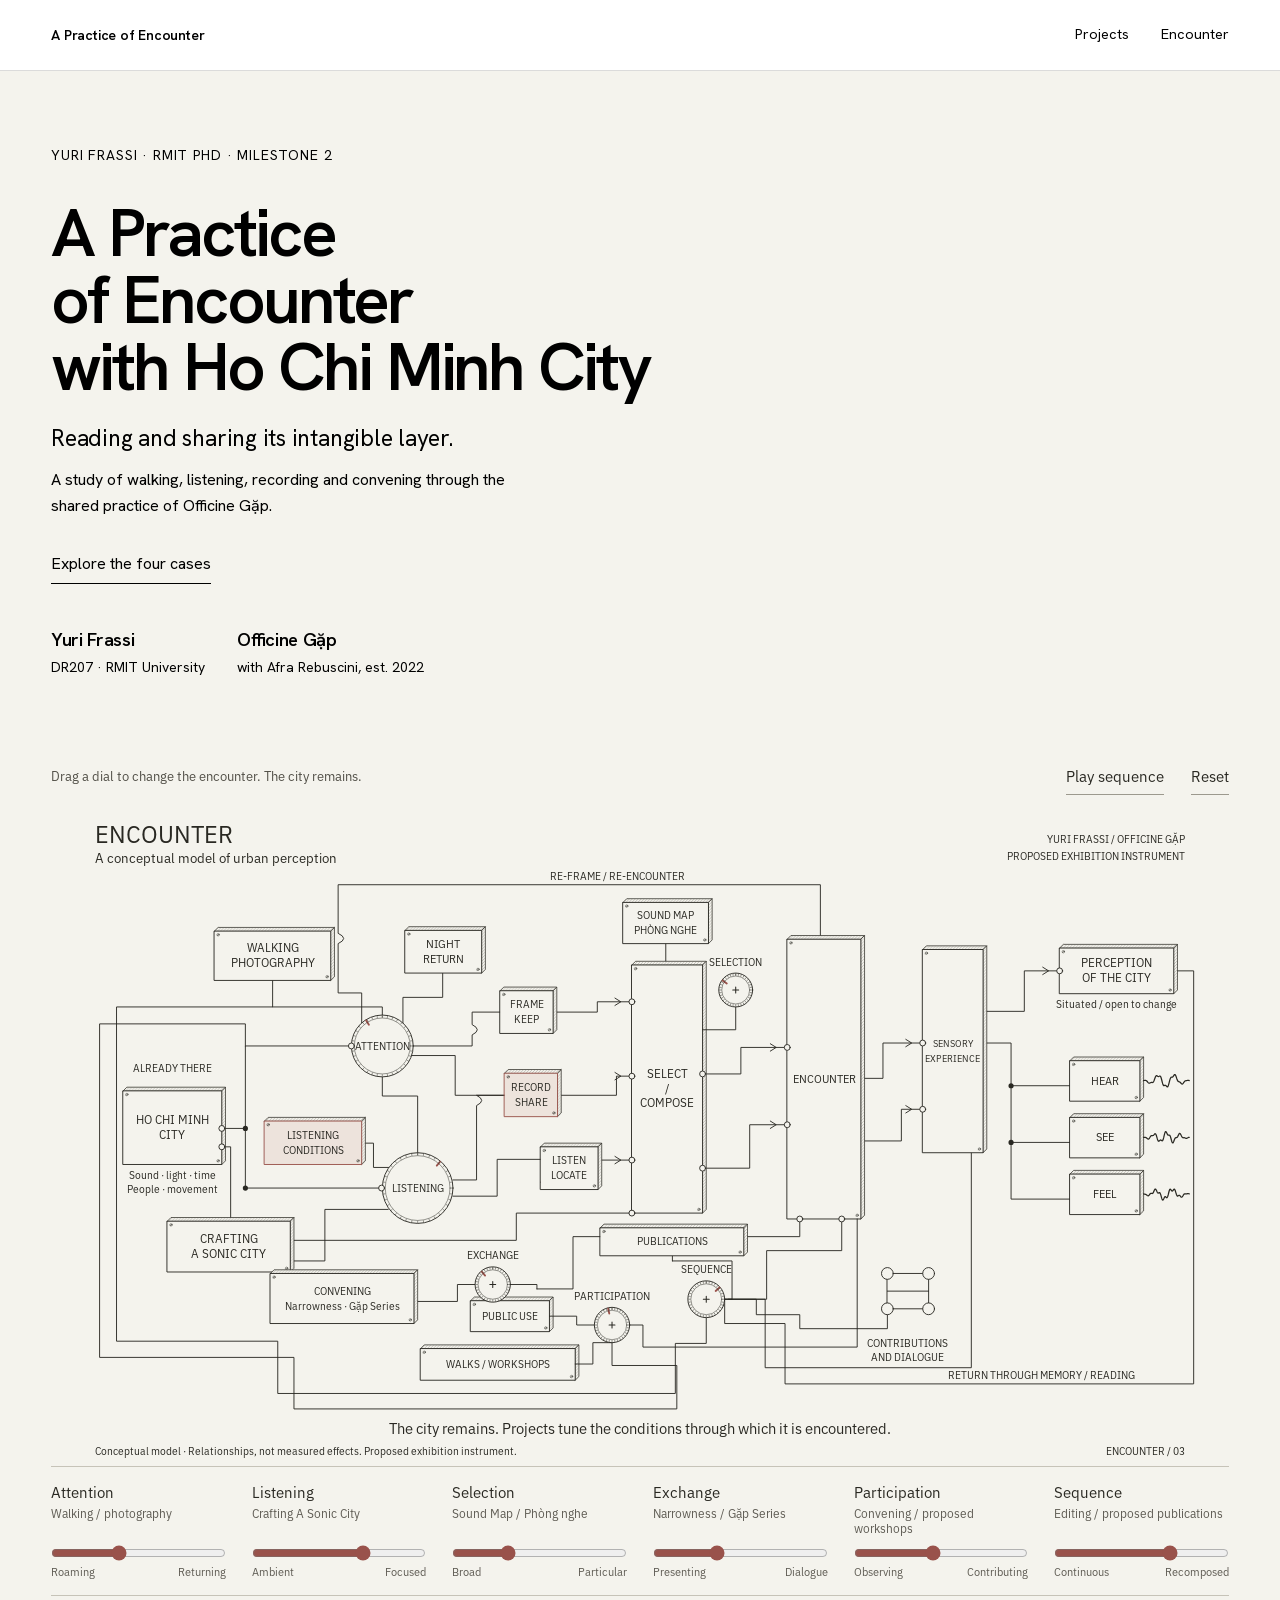
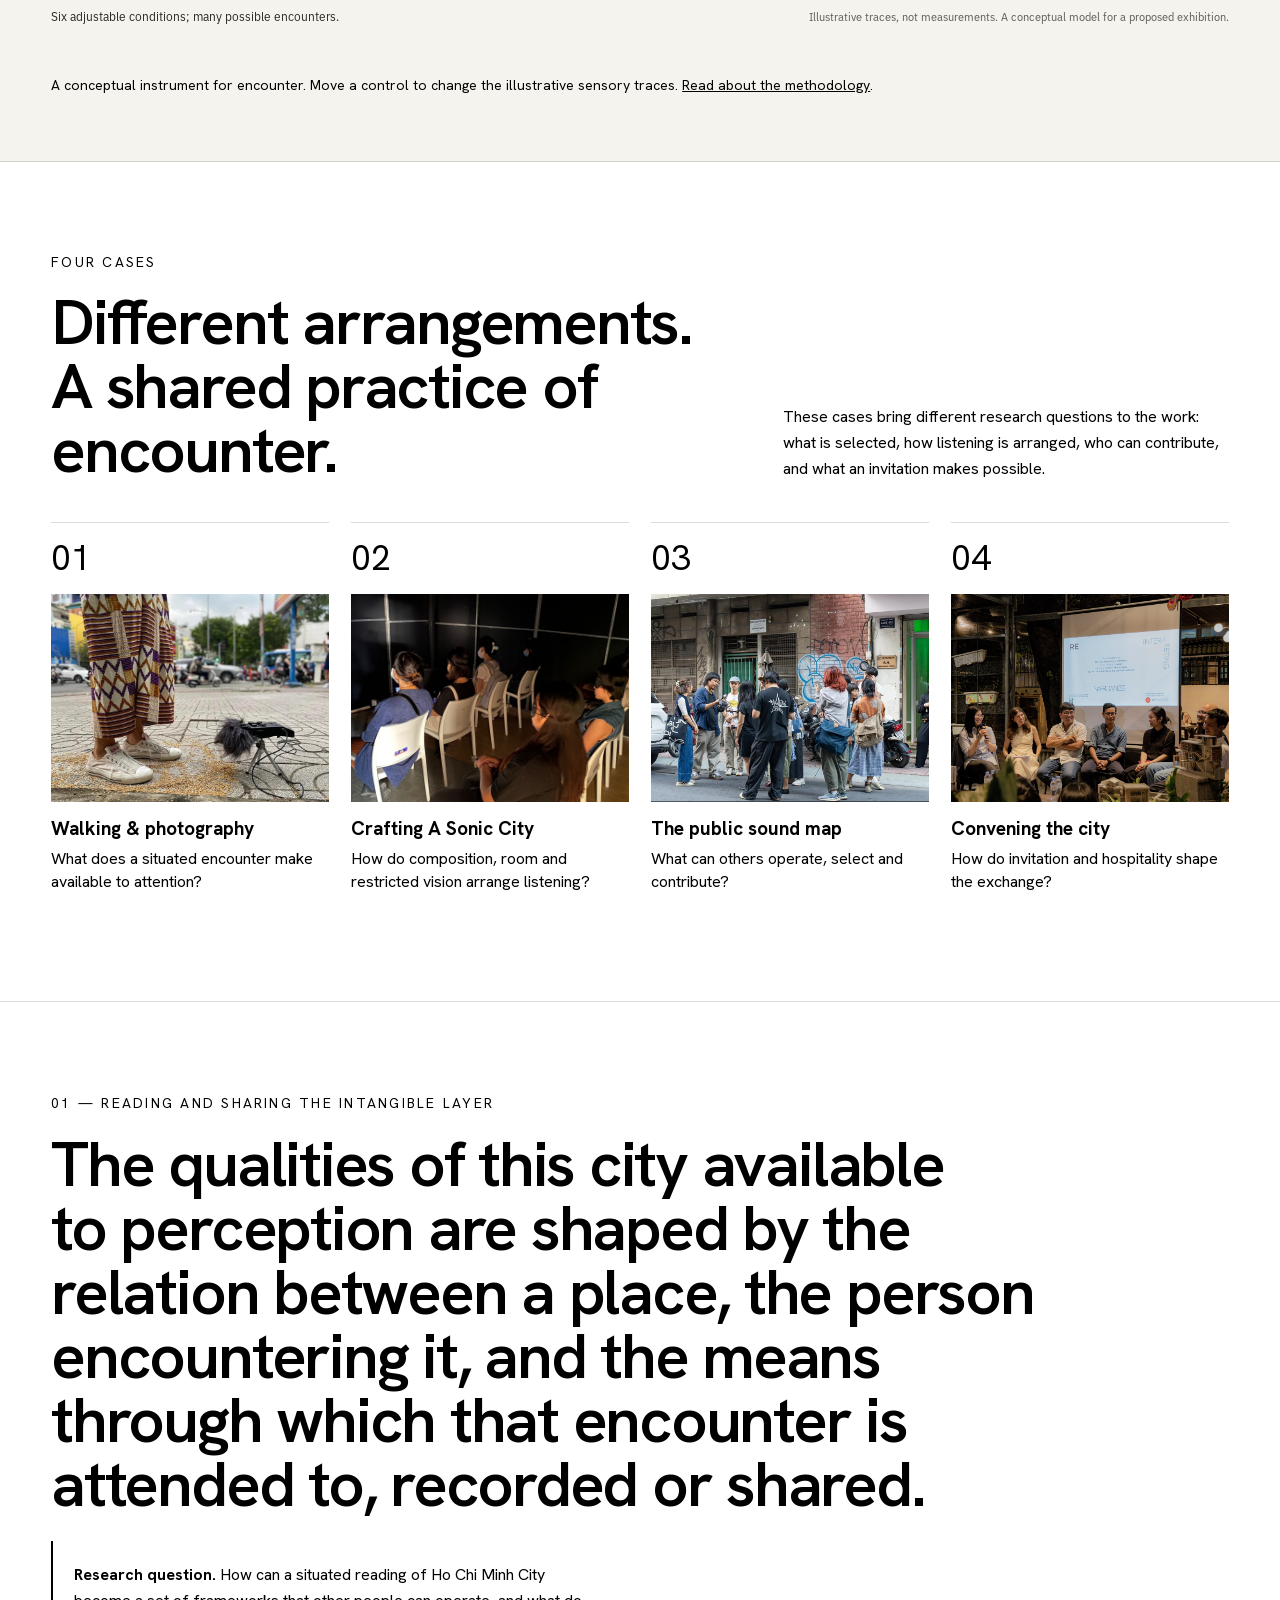
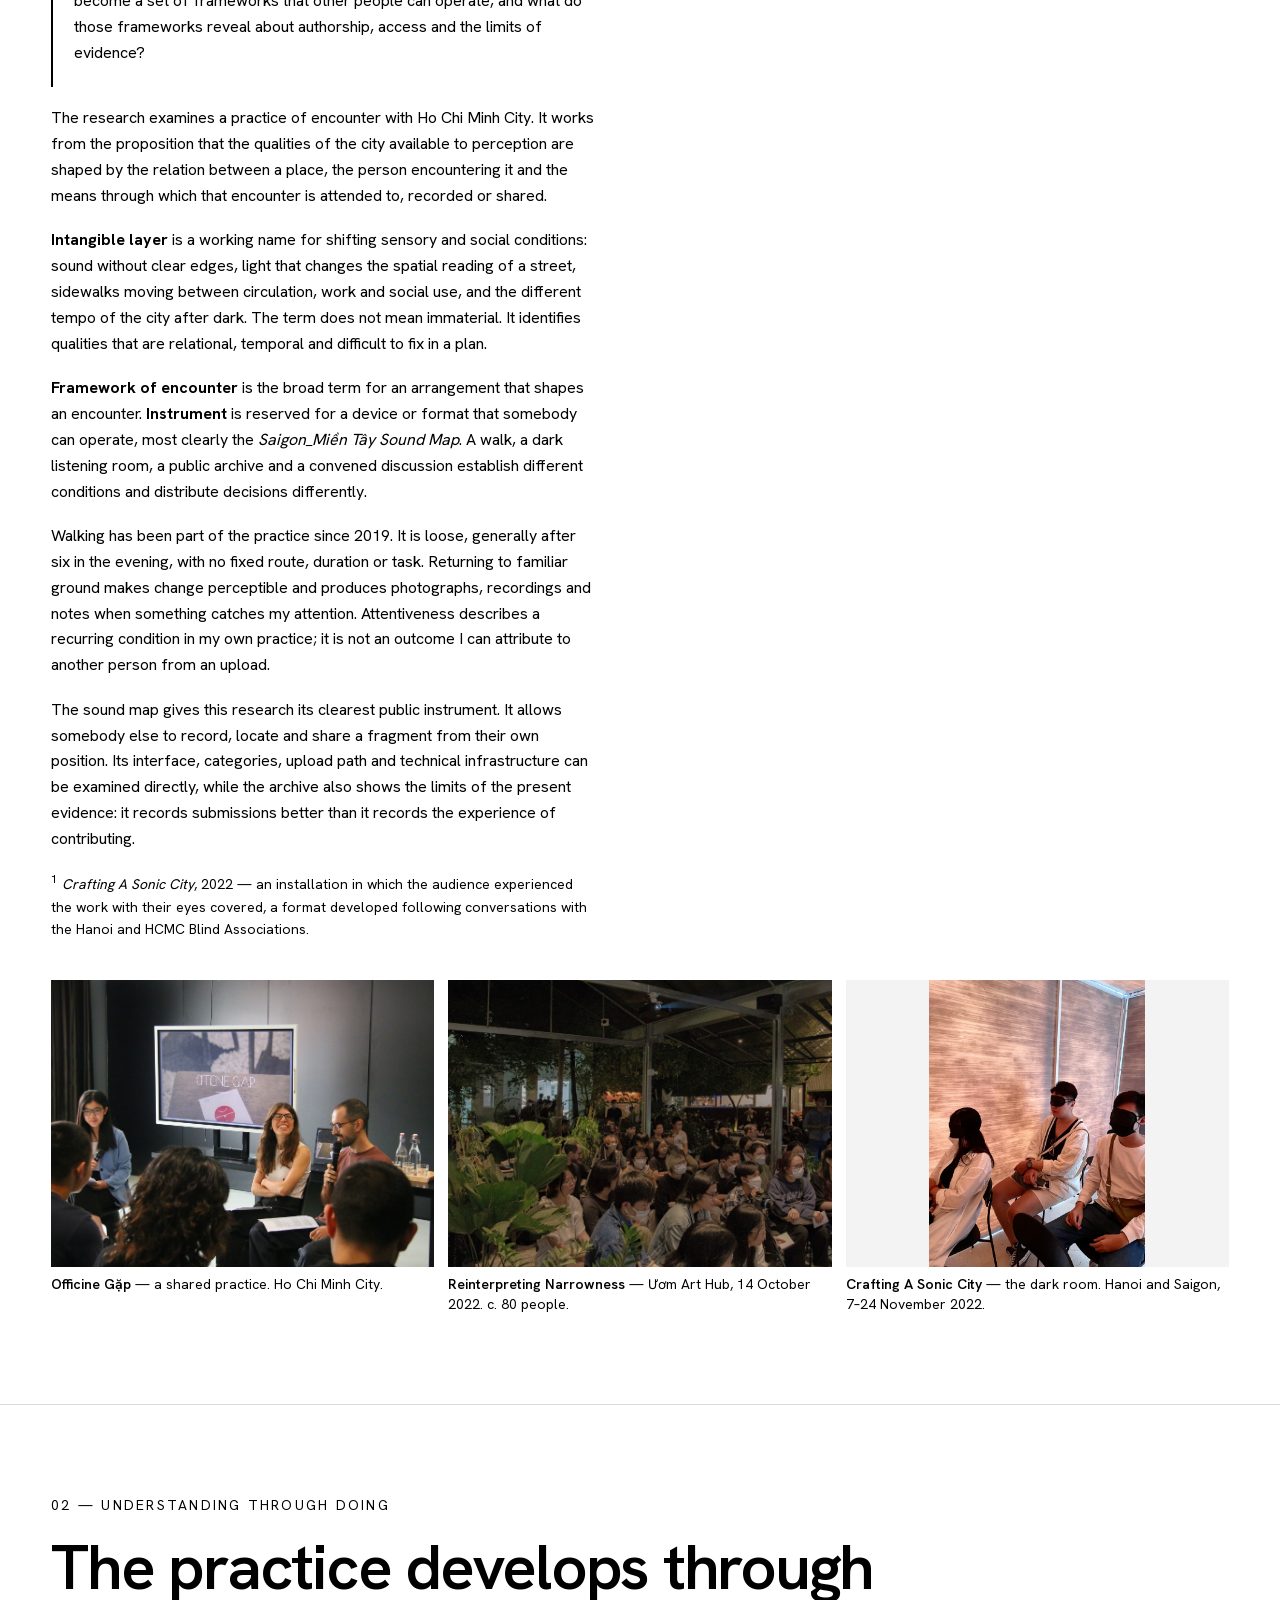
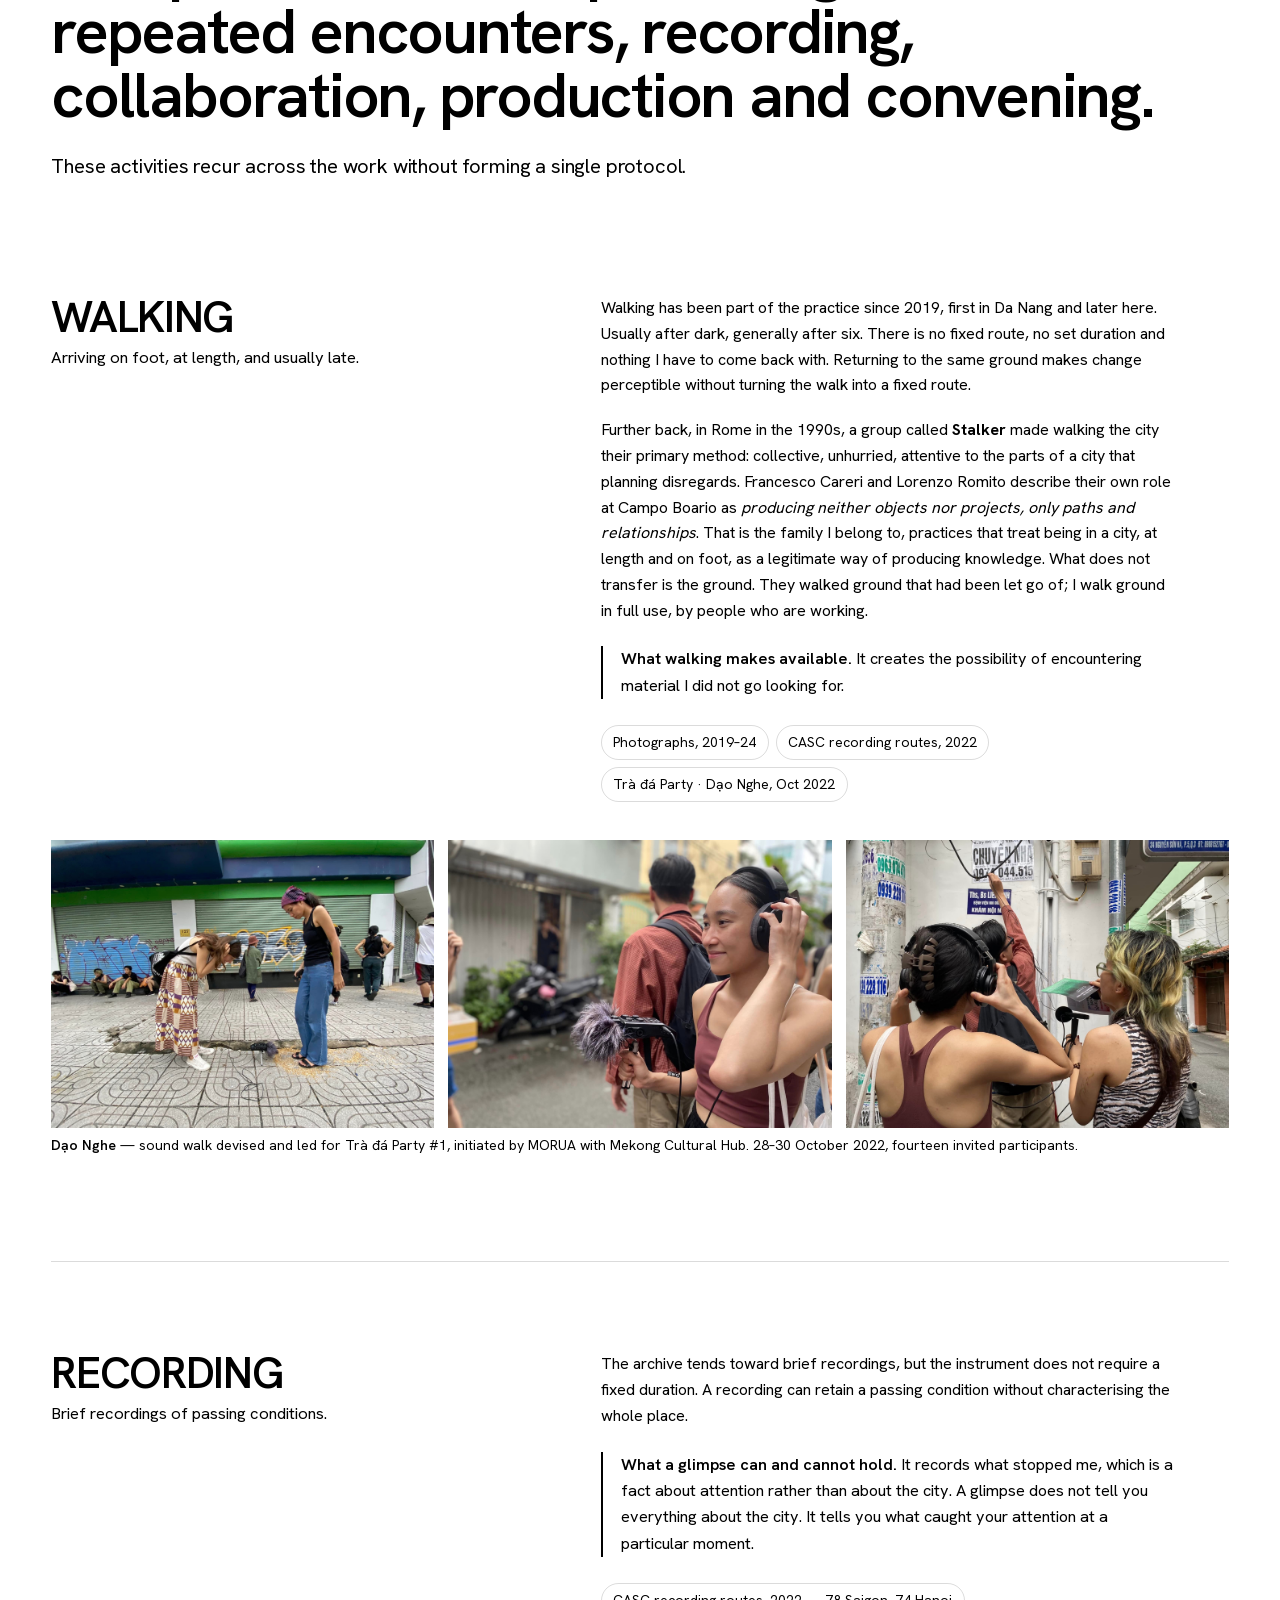
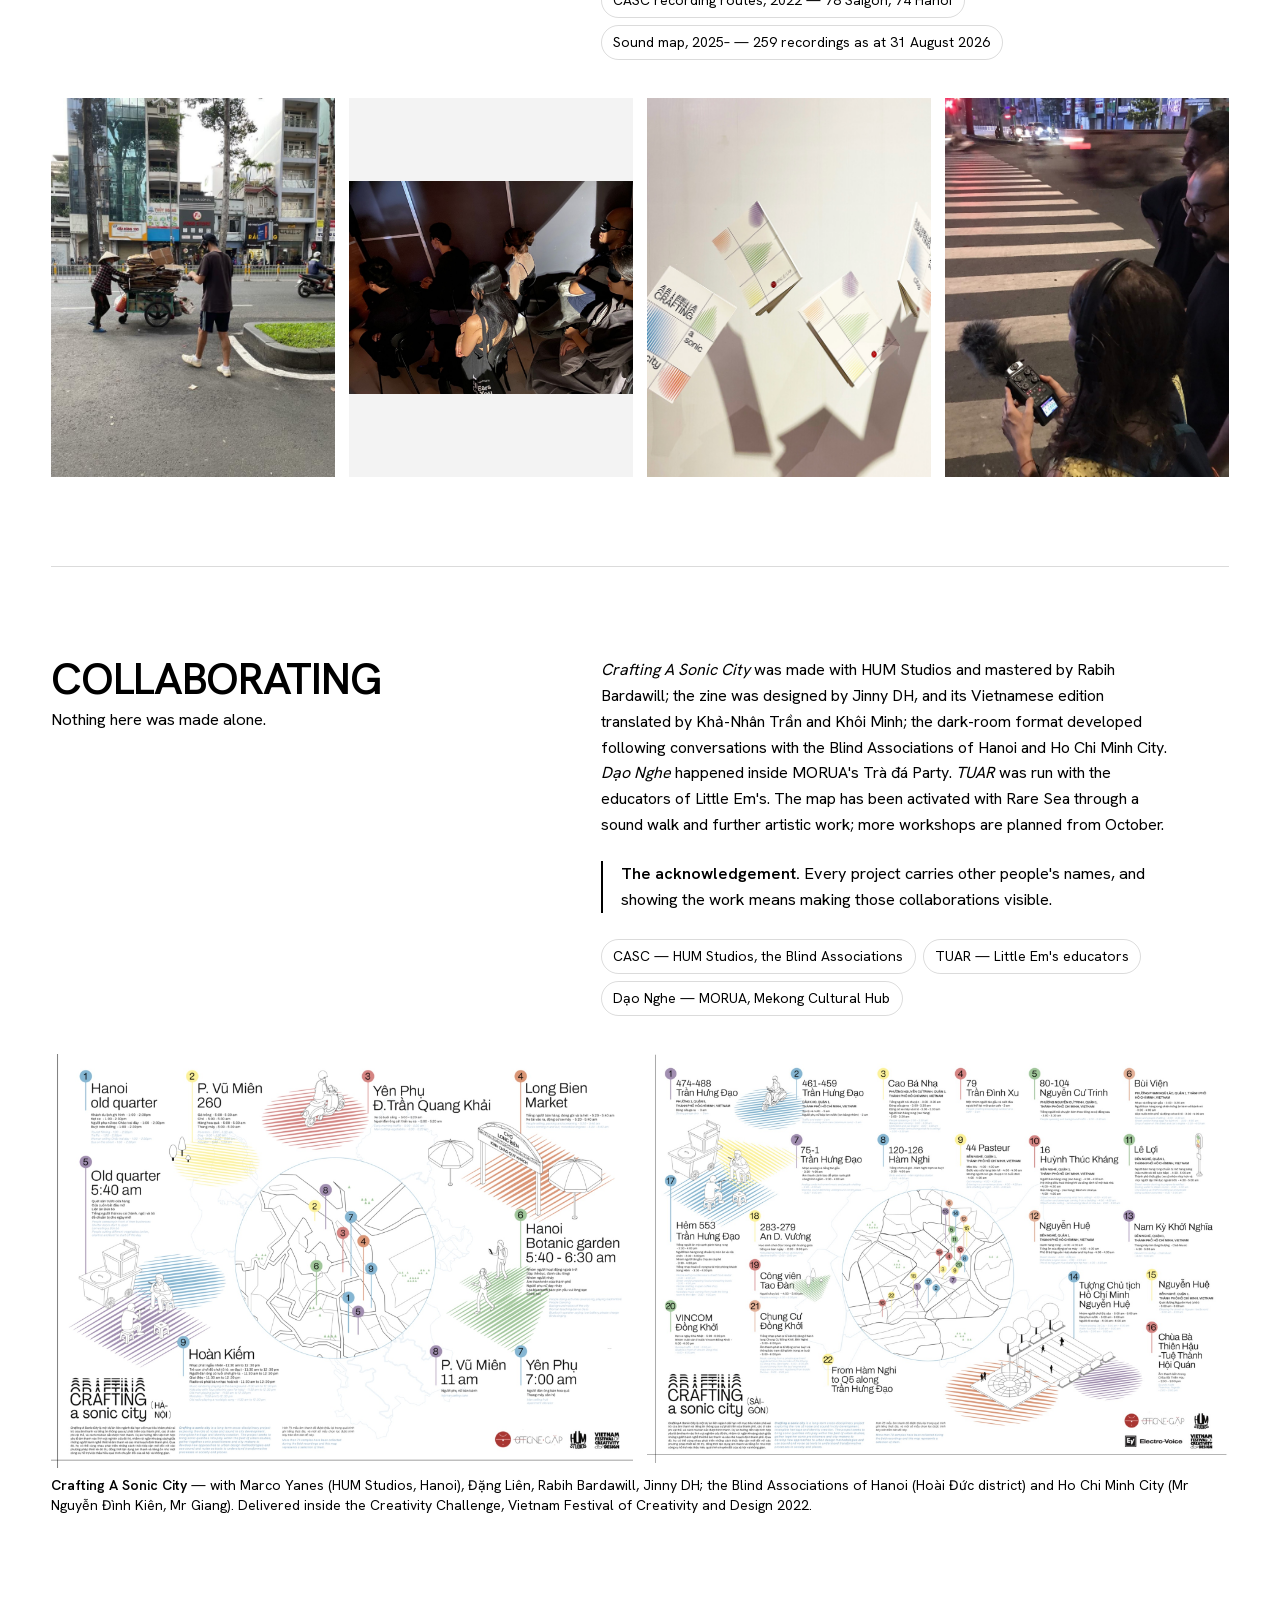
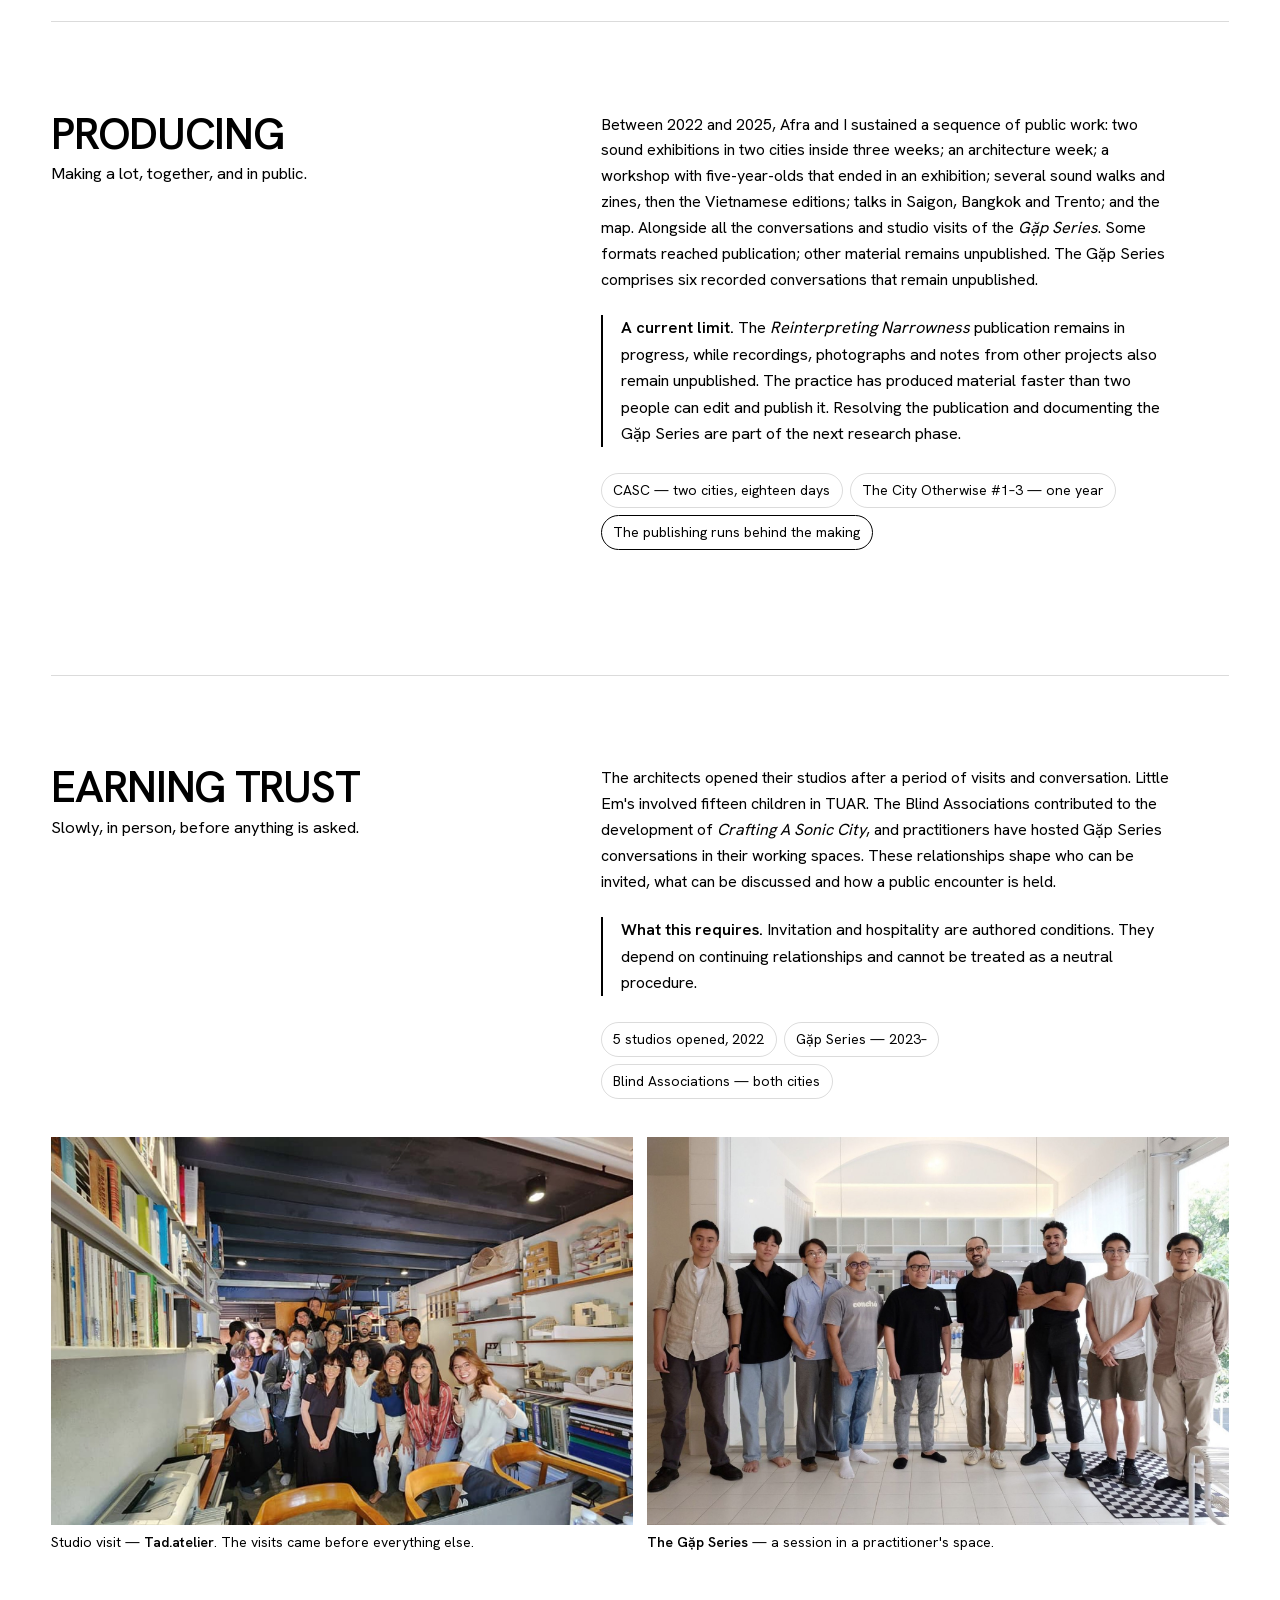
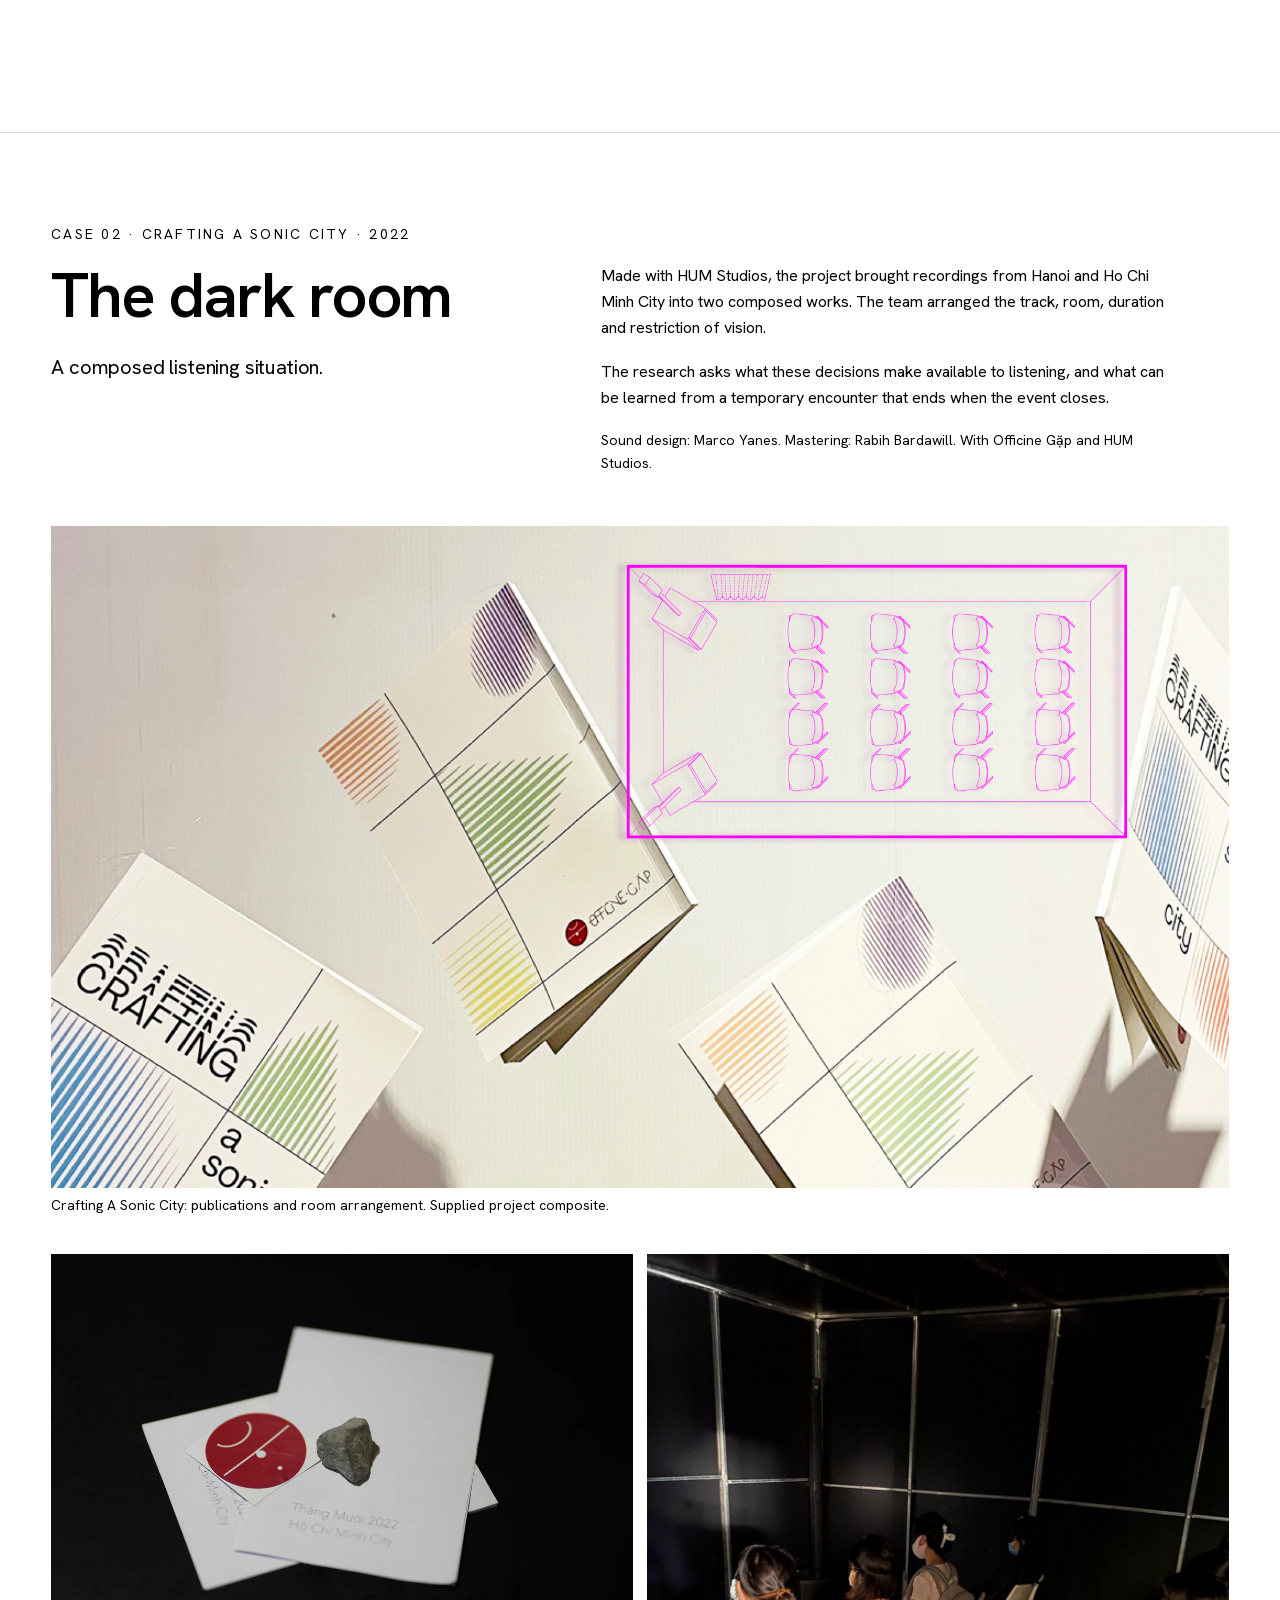
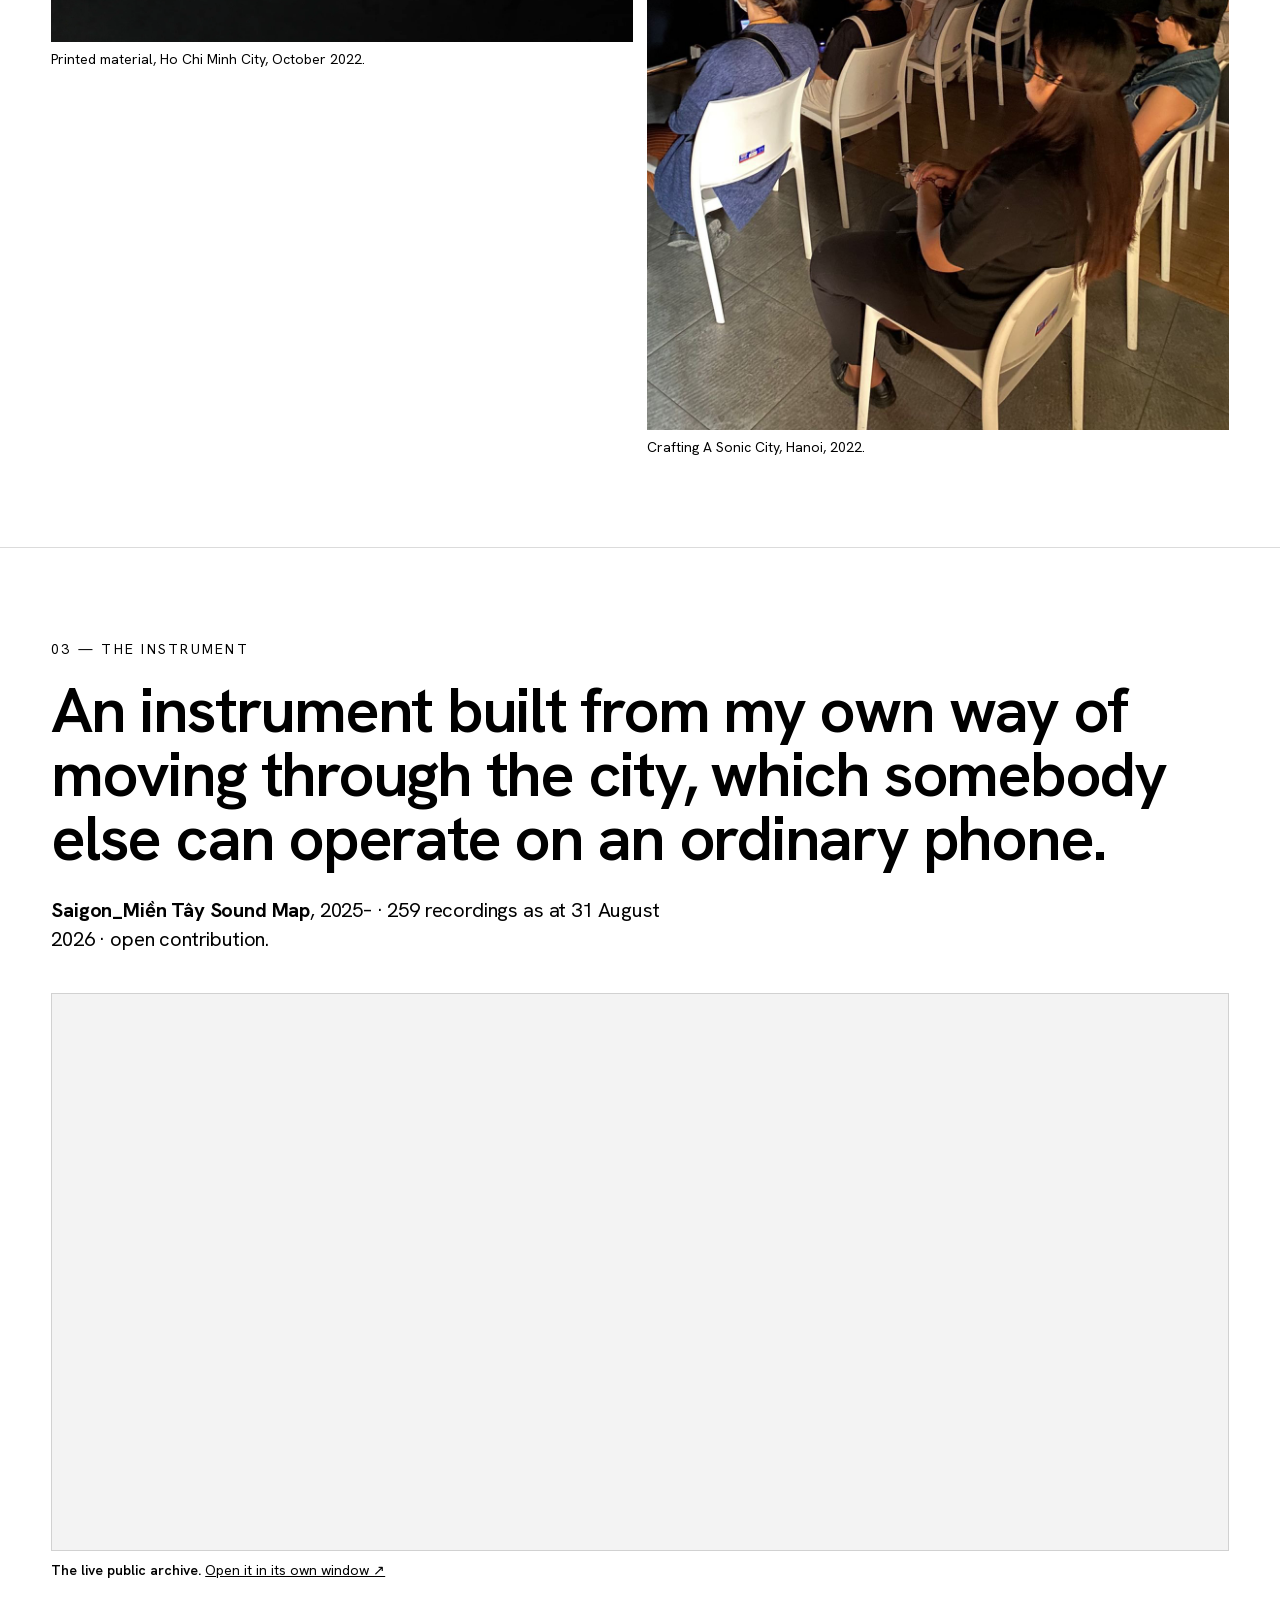
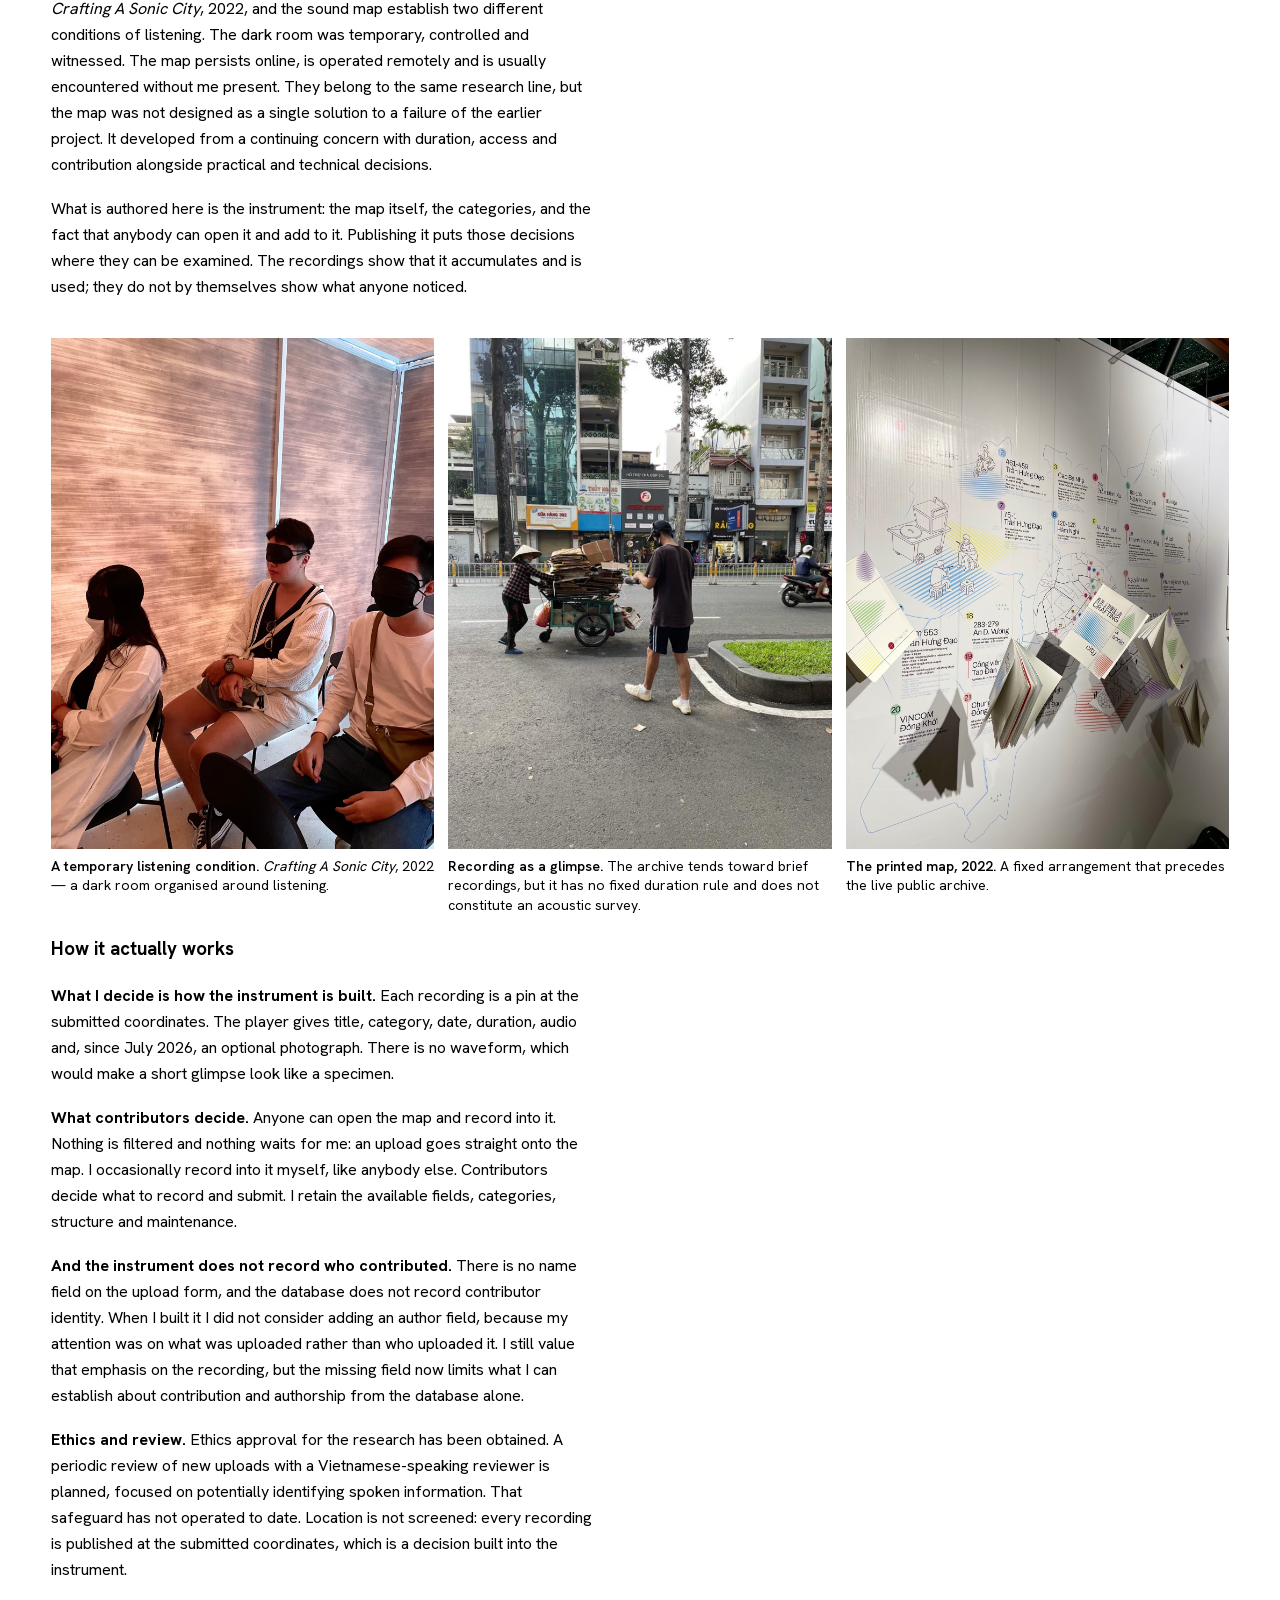
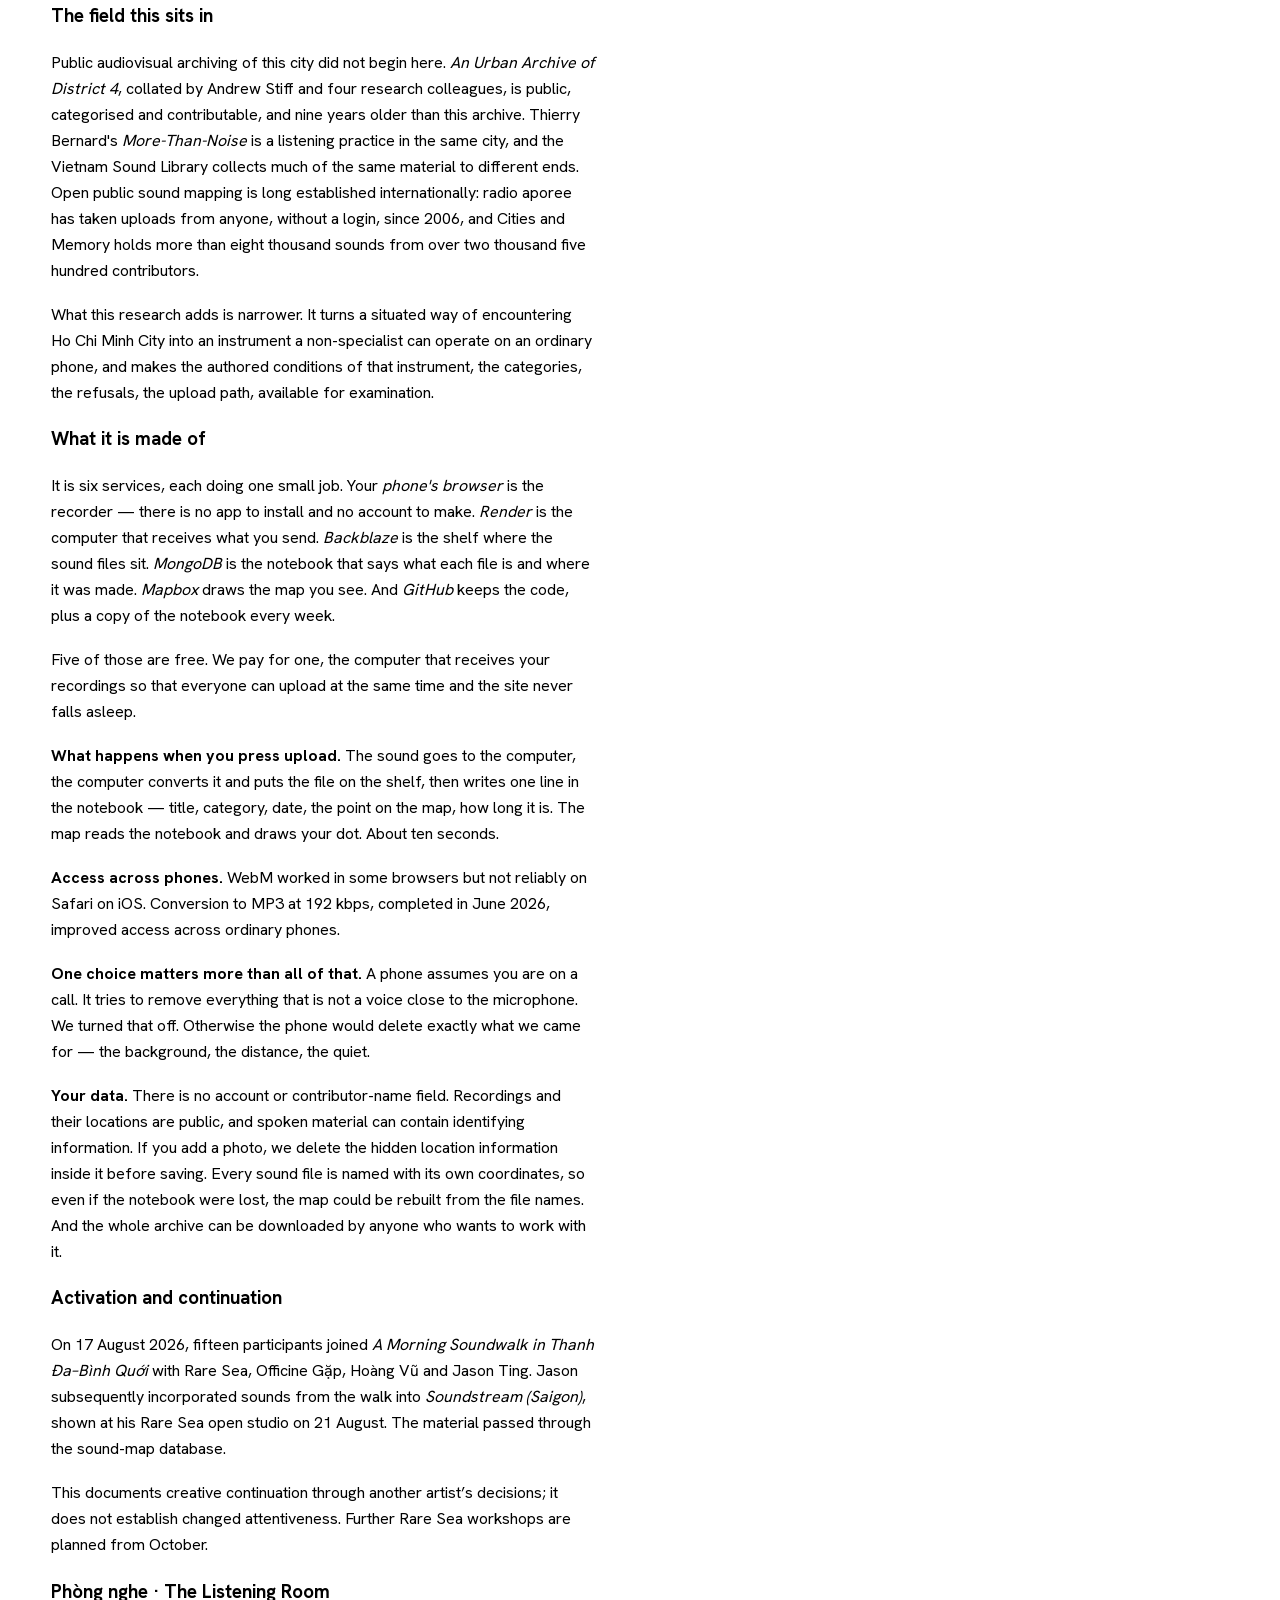
==== commit 680c23c4: "Embed encounter instrument with technical manual illustration style" ====
--- a/index.html
+++ b/index.html
@@ -6,10 +6,21 @@
 <title>A Practice of Encounter with Ho Chi Minh City: Reading and Sharing its Intangible Layer — Yuri Frassi · RMIT Milestone 2</title>
 <meta name="description" content="A practice-based PhD examining situated encounters with Ho Chi Minh City, the frameworks built through them, and the public forms through which they are shared. Officine Gặp. Yuri Frassi, RMIT University." />
 <meta name="robots" content="noindex, nofollow" />
-<meta name="theme-color" content="#f4f1ec" />
+<meta name="theme-color" content="#ffffff" />
 <link rel="icon" href="data:image/svg+xml,%3Csvg xmlns='http://www.w3.org/2000/svg' viewBox='0 0 32 32'%3E%3Crect x='6' y='6' width='20' height='20' fill='none' stroke='%23181314' stroke-width='3'/%3E%3C/svg%3E" />
 <link rel="stylesheet" href="/css/fonts.css" />
 <link rel="stylesheet" href="/css/style.css" />
+<style id="inline-instrument-layout">
+/* The instrument shares the page flow; its contents determine its height. */
+.hero { background: #f4f3ed; }
+.hero__copy { grid-column: 1 / -1; max-width: 70rem; }
+.hero__visual--instrument { grid-column: 1 / -1; width: 100%; max-width: none; margin-top: 1.5rem; }
+.circuit-inline { display: block; width: 100%; height: 980px; border: 0; background: transparent; }
+.hero__visual--instrument figcaption { max-width: 62rem; }
+@media (max-width: 900px) { .circuit-inline { height: 1000px; } }
+@media (max-width: 550px) { .circuit-inline { height: 860px; } }
+@media print { .circuit-inline { display: none; } }
+</style>
 </head>
 <body>
 <a class="skip-link" href="#cases">Skip to projects</a>
@@ -28,7 +39,10 @@
     <p class="hero__intro">A study of walking, listening, recording and convening through the shared practice of Officine Gặp.</p>
     <div class="hero__actions"><a class="text-link" href="#cases">Explore the four cases</a></div>
     <div class="hero__facts"><div><b>Yuri Frassi</b>DR207 · RMIT University</div><div><b>Officine Gặp</b>with Afra Rebuscini, est. 2022</div></div></div>
-    <figure class="hero__visual"><video controls playsinline muted loop preload="none" poster="/assets/milestone-2/circuit-poster.webp" aria-label="Animation of the encounter circuit: projects tune conditions of sensory experience"><source src="/assets/milestone-2/circuit-animation.mp4" type="video/mp4"></video><figcaption>A conceptual instrument for encounter. <a href="#encounter">Operate the diagram</a>.</figcaption></figure>
+    <figure class="hero__visual hero__visual--instrument" id="encounter-instrument">
+      <iframe id="circuit-inline" class="circuit-inline" src="/diagrams/Encounter_Interactive.html?embed=1" title="Encounter: adjust six conditions of the city’s sensory experience" aria-describedby="circuit-inline-caption" loading="eager"></iframe>
+      <figcaption id="circuit-inline-caption">A conceptual instrument for encounter. Move a control to change the illustrative sensory traces. <a href="#encounter">Read about the methodology</a>.</figcaption>
+    </figure>
   </div>
 </section>
 <section class="sec case-index" id="cases"><div class="wrap">
@@ -622,10 +636,10 @@
 </section>
 
 <section class="sec" id="contribution"><div class="wrap"><p class="num">Emerging contribution</p><h2>Reading, sharing<br>and making available.</h2><div class="contribution-grid"><p><span>01</span>A situated methodology for reading and recording the city’s intangible layer.</p><p><span>02</span>A practice of retaining and sharing parts of that layer through public arrangements.</p><p><span>03</span>A practice of building arrangements that others can operate, discuss and add to.</p></div><p class="lede">At this milestone, these three connected parts are emerging. The contribution lies in the relationship between those activities and the account of their authored conditions.</p></div></section><section class="sec encounter" id="encounter"><div class="wrap"><p class="num">The methodology · Encounter</p><div class="move__head"><div><h2>The city remains.<br>The encounter changes.</h2></div><div class="move__body"><p>The synthesizer is an analogy for the methodology. The city is already there. Projects adjust conditions such as attention, listening, selection and exchange. The output is the sensory encounter through which a perception of the city takes shape.</p><p>In the proposed final exhibition, I want to build this instrument inside a room, allowing visitors to operate different arrangements and experience how the conditions of encounter change.</p></div></div>
- <div class="model-toolbar"><div class="model-switch" aria-label="Choose an interactive diagram"><button type="button" data-model="map" aria-pressed="true">Saigon encounter map</button><button type="button" data-model="circuit" aria-pressed="false">Synth circuit</button></div><a id="model-open" class="text-link" href="/diagrams/Saigon_Encounter_Map.html" target="_blank" rel="noopener">Open full-screen diagram</a></div>
+ <div class="model-toolbar"><p>Saigon encounter map</p><a id="model-open" class="text-link" href="/diagrams/Saigon_Encounter_Map.html" target="_blank" rel="noopener">Open full-screen map</a></div>
  <iframe id="encounter-frame" class="model-frame" src="/diagrams/Saigon_Encounter_Map.html" title="Interactive Saigon encounter map with project controls" loading="lazy" allow="fullscreen" allowfullscreen></iframe>
  <p class="cap" id="model-caption">A speculative overlay of project relationships on Saigon. The controls change an illustrative field of attention; they do not measure participants’ perception.</p>
- <details class="animation-details"><summary>Watch the animated versions</summary><div class="grid grid--2"><figure><video controls playsinline muted loop preload="none" poster="/assets/milestone-2/saigon-map.webp"><source src="/assets/milestone-2/saigon-map-animation.mp4" type="video/mp4"></video><figcaption class="cap">Saigon encounter map · 24-second silent loop.</figcaption></figure><figure><video controls playsinline muted loop preload="none" poster="/assets/milestone-2/circuit-poster.webp"><source src="/assets/milestone-2/circuit-animation.mp4" type="video/mp4"></video><figcaption class="cap">Physical circuit · assembled components and changing conditions.</figcaption></figure></div></details>
+ <details class="animation-details"><summary>Watch the animated map</summary><figure><video controls playsinline muted loop preload="none" poster="/assets/milestone-2/saigon-map.webp"><source src="/assets/milestone-2/saigon-map-animation.mp4" type="video/mp4"></video><figcaption class="cap">Saigon encounter map · 24-second silent loop.</figcaption></figure></details>
  <div class="hero__actions"><a class="text-link" href="/assets/milestone-2/circuit-bw.svg" target="_blank" rel="noopener">Black-and-white circuit</a><a class="text-link" href="/assets/milestone-2/saigon-map.pdf" target="_blank" rel="noopener">Map diagram PDF</a></div>
 </div></section>
 <!-- ============================ EXHIBITION ============================ -->
@@ -755,6 +769,32 @@
 </footer>
 
 <script src="/js/main.js"></script>
-<script src="/js/milestone.js"></script>
+<script>
+(() => {
+  const frame = document.getElementById('circuit-inline');
+  let observer;
+  let pending;
+  function fitInstrument() {
+    cancelAnimationFrame(pending);
+    pending = requestAnimationFrame(() => {
+      const sheet = frame.contentDocument?.querySelector('.shell');
+      if (!sheet) return;
+      const height = Math.ceil(sheet.getBoundingClientRect().height);
+      if (height > 0) frame.style.height = (height + 2) + 'px';
+    });
+  }
+  function observeInstrument() {
+    observer?.disconnect();
+    const sheet = frame.contentDocument?.querySelector('.shell');
+    if (!sheet) return;
+    observer = new ResizeObserver(fitInstrument);
+    observer.observe(sheet);
+    fitInstrument();
+  }
+  frame.addEventListener('load', observeInstrument);
+  observeInstrument();
+  window.addEventListener('resize', fitInstrument, { passive: true });
+})();
+</script>
 </body>
 </html>
--- a/css/style.css
+++ b/css/style.css
@@ -298,7 +298,7 @@
 .document-pages {font-size:.9rem;color:var(--ink-70);}
 .document-links {display:flex;gap:.6rem;justify-content:flex-end;}
 .document-links a {min-width:3rem;min-height:44px;display:grid;place-items:center;font-size:.9rem;color:var(--accent);padding:.35rem;}
-.sec--dark .cap,.sec--dark .num {color:#b6bac2;}
+.sec--dark .cap,.sec--dark .num {color:#bbb;}
 .sec--dark .cap b {color:#fff;}
 .ev li {white-space:normal;}
 .tbl th {font-size:.875rem;letter-spacing:.03em;}
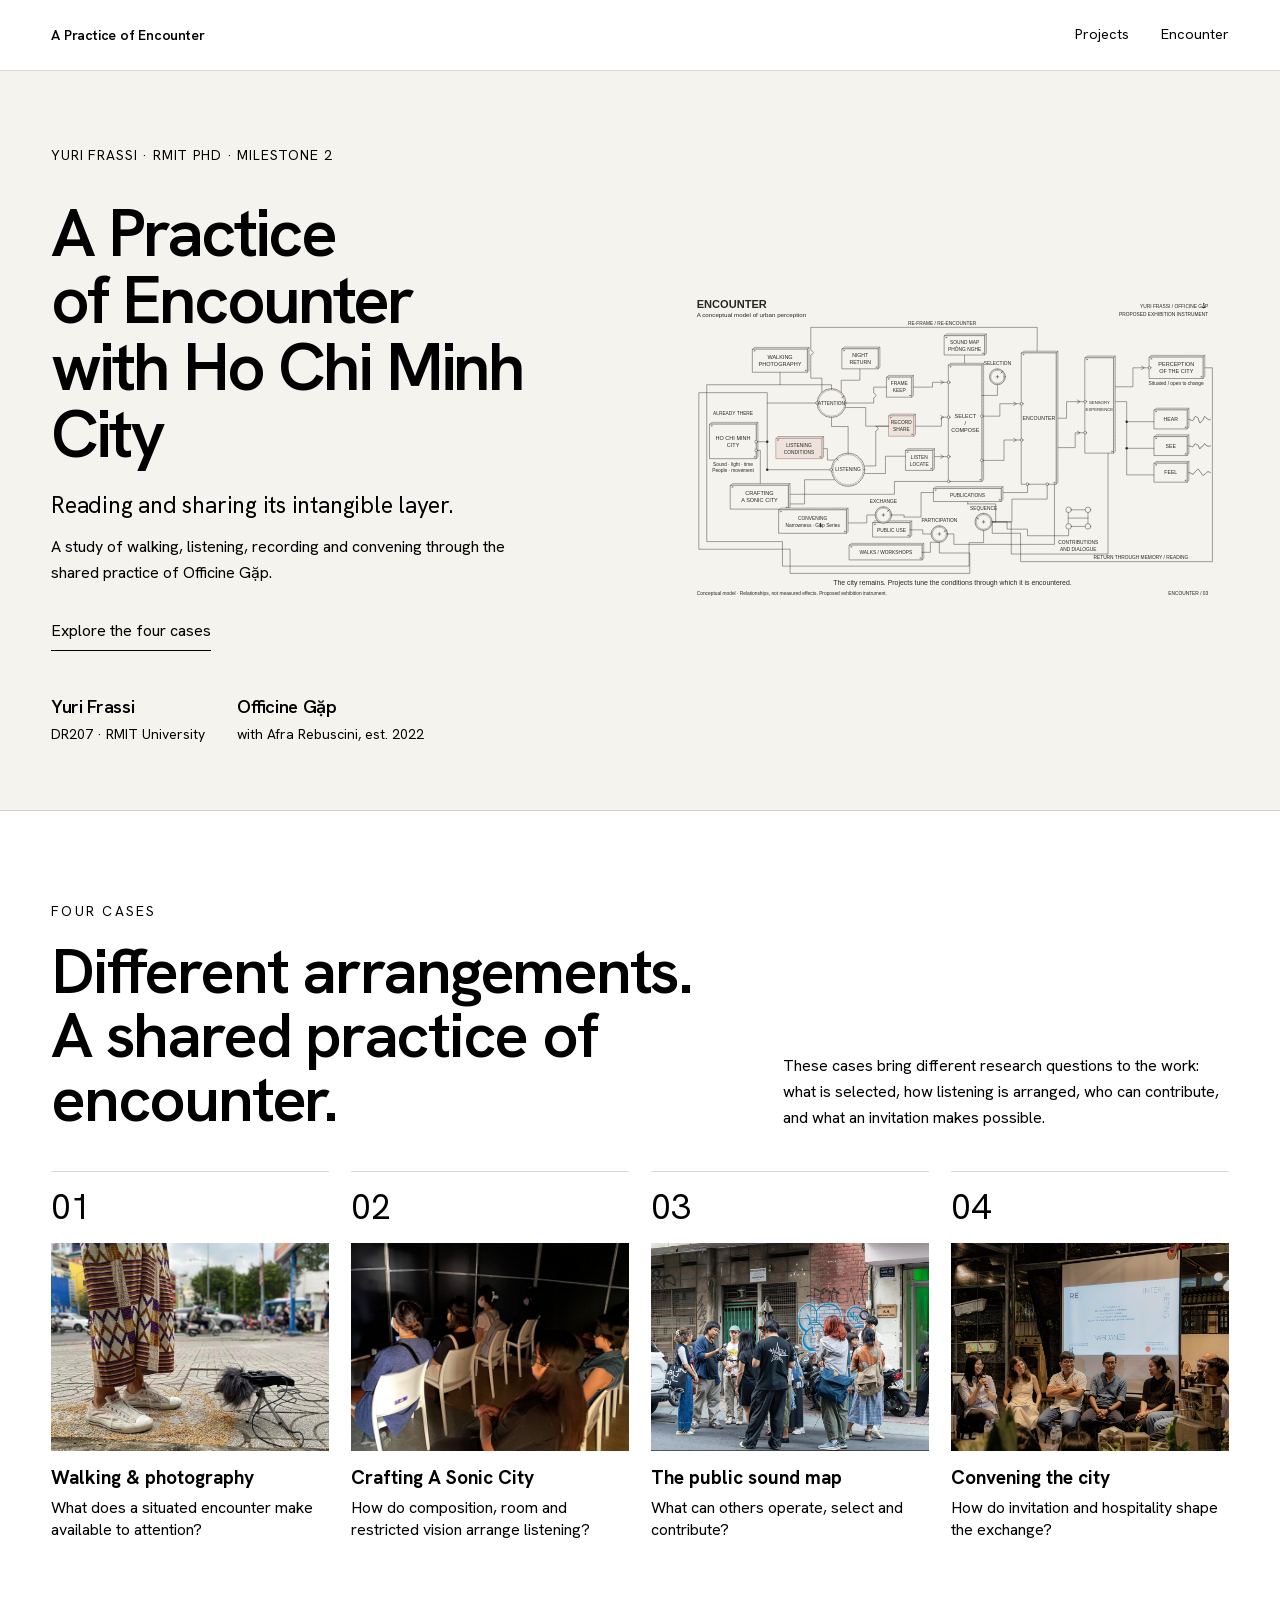
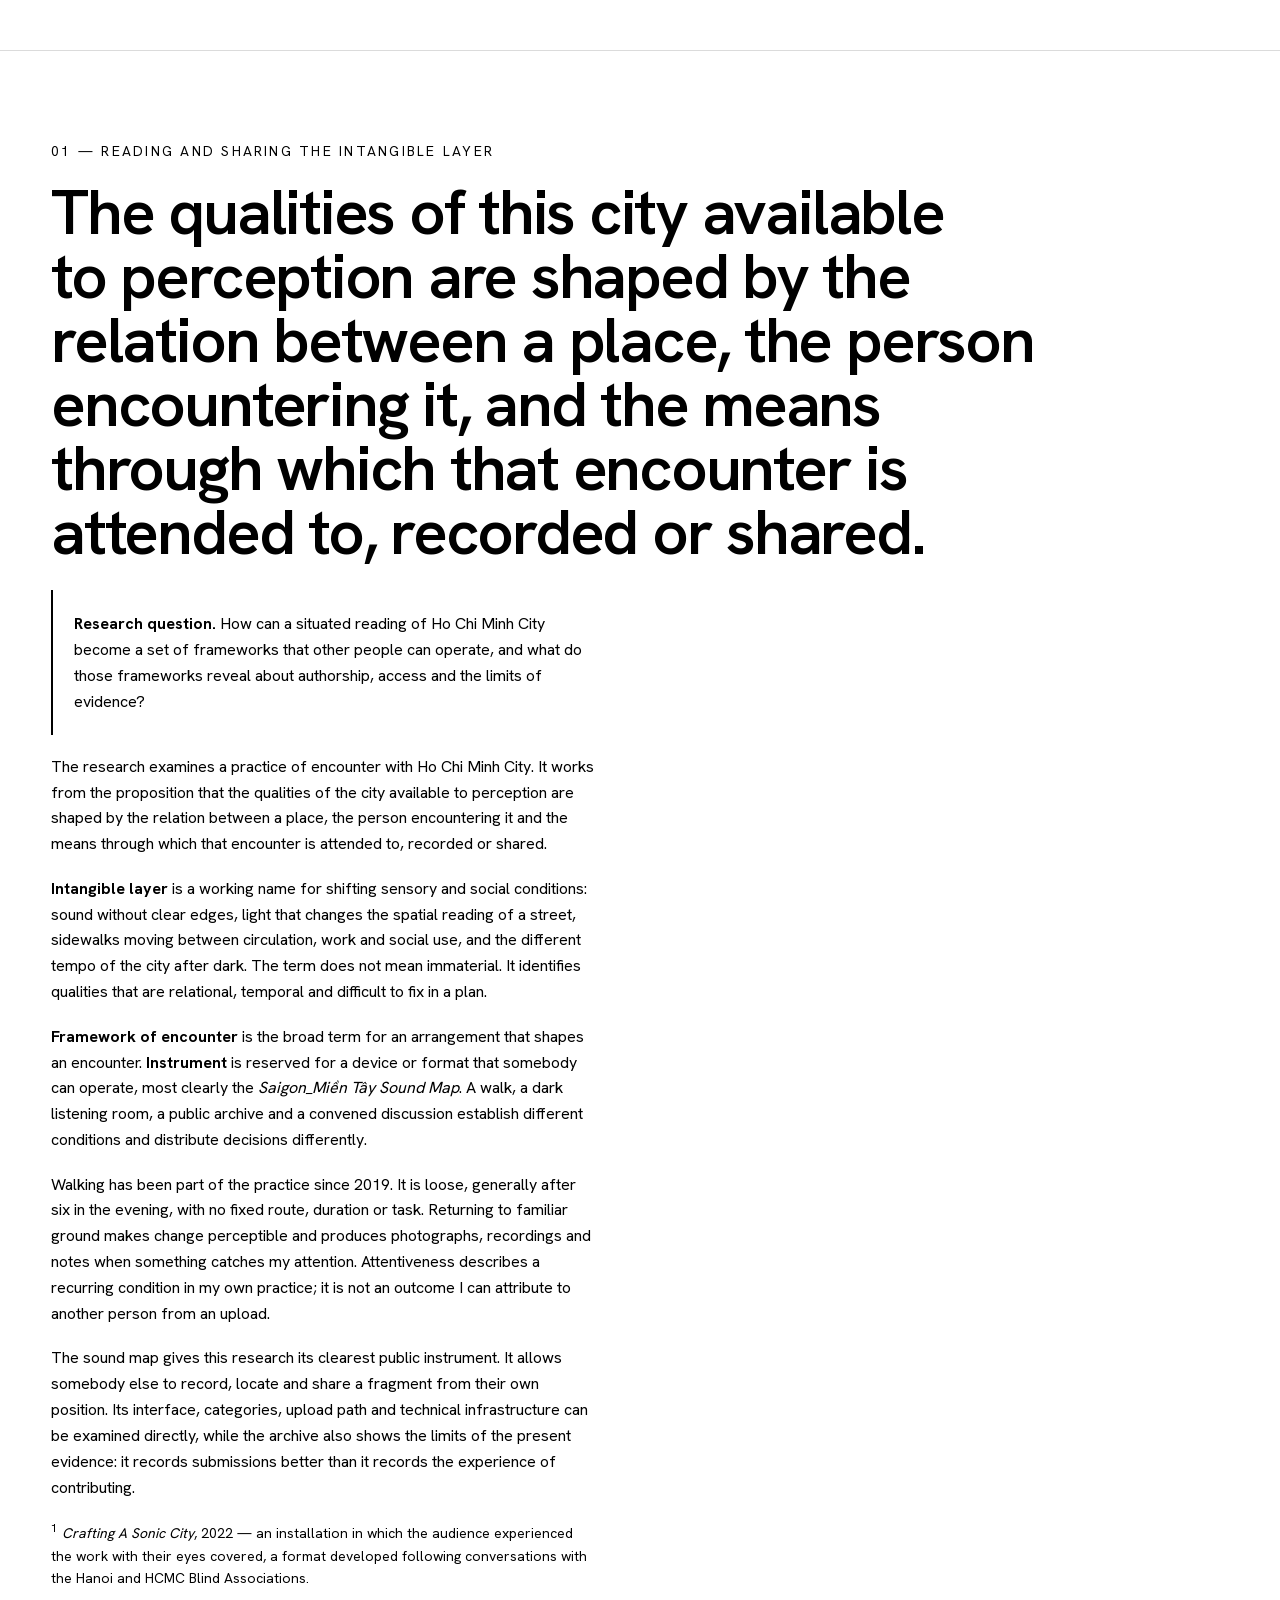
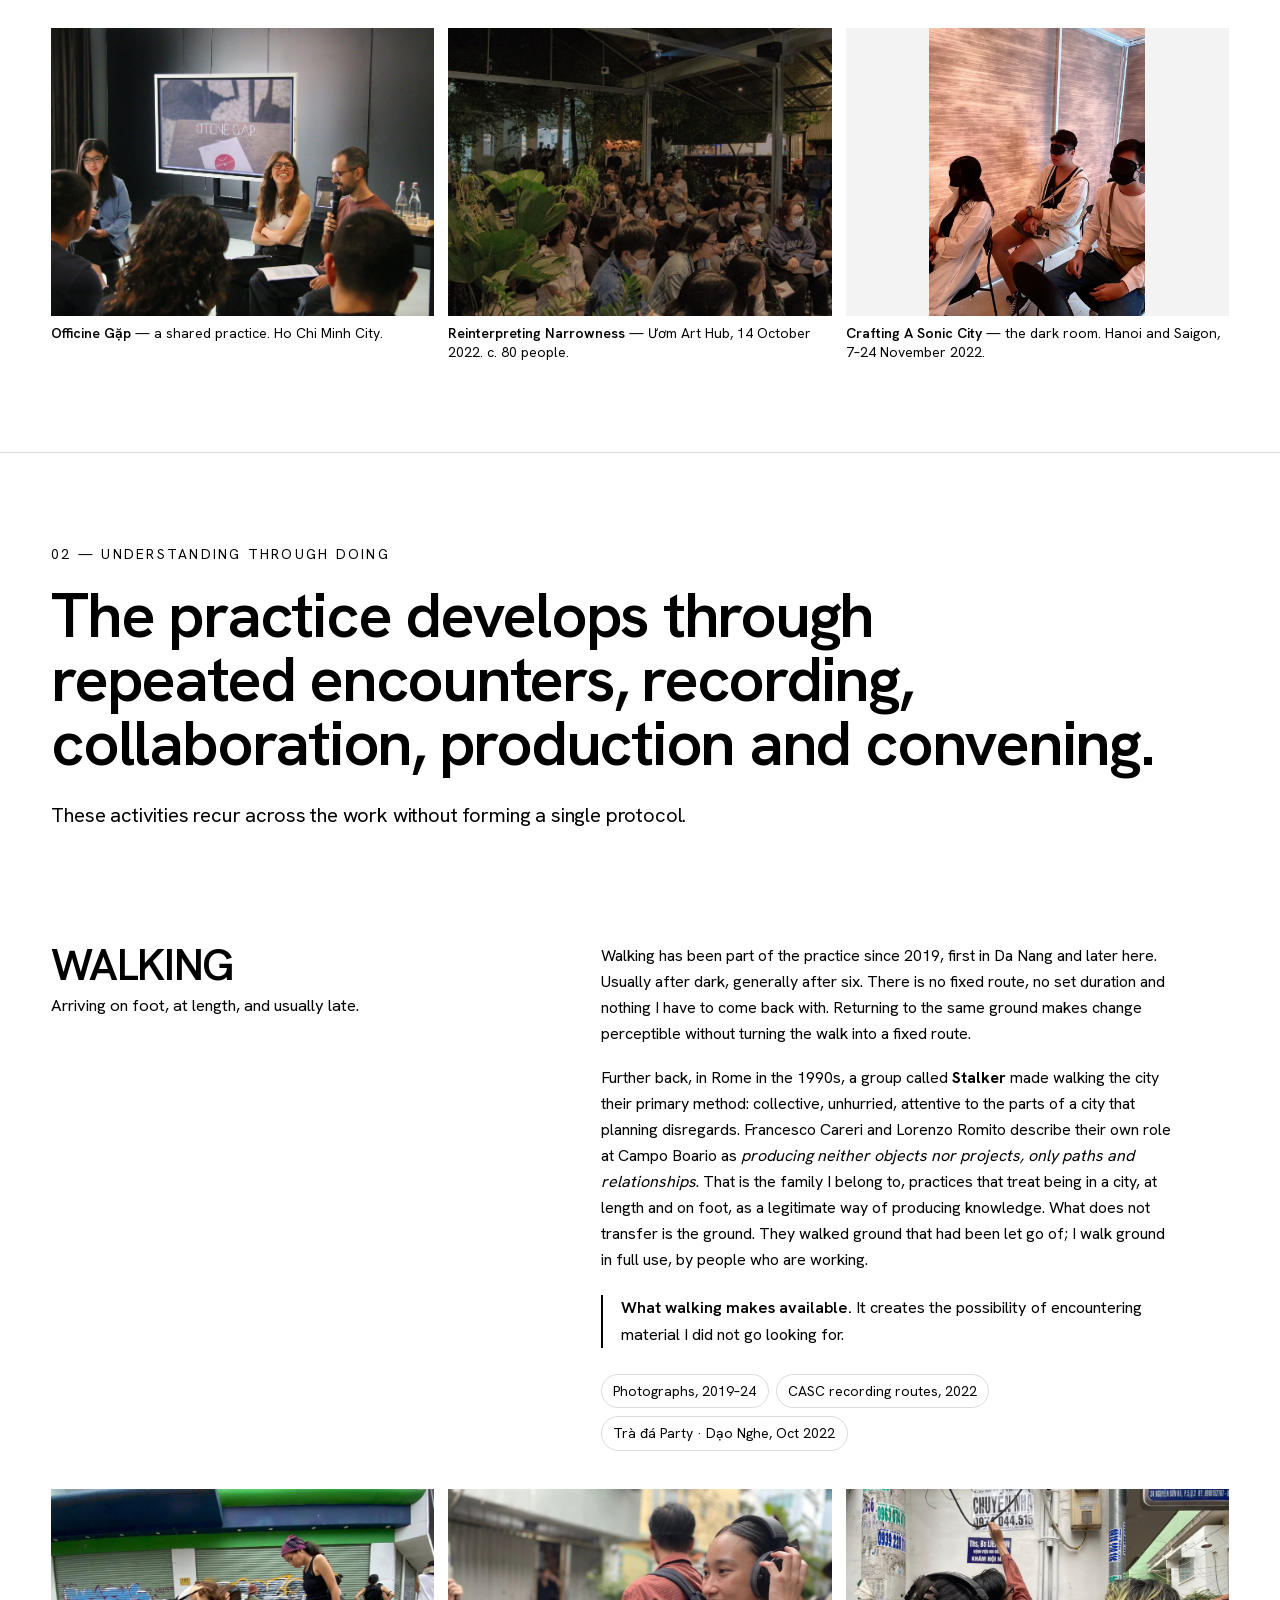
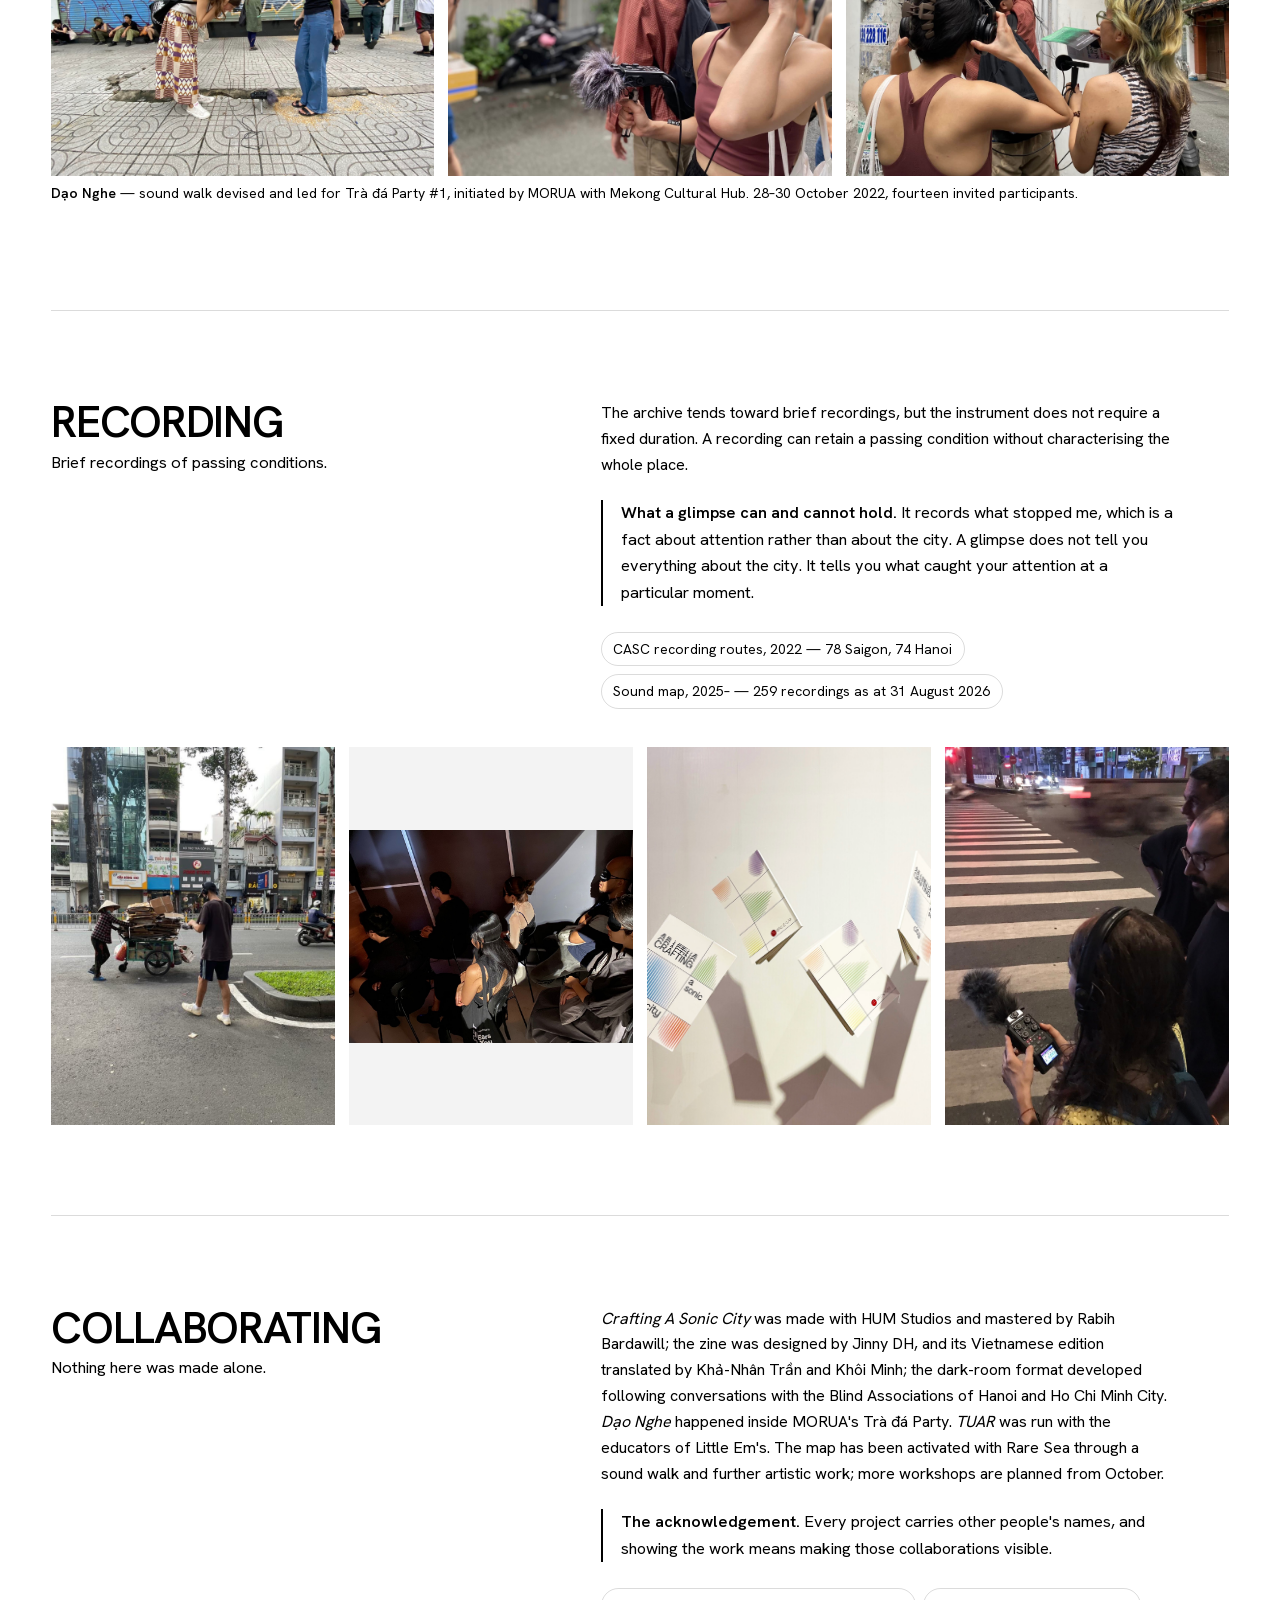
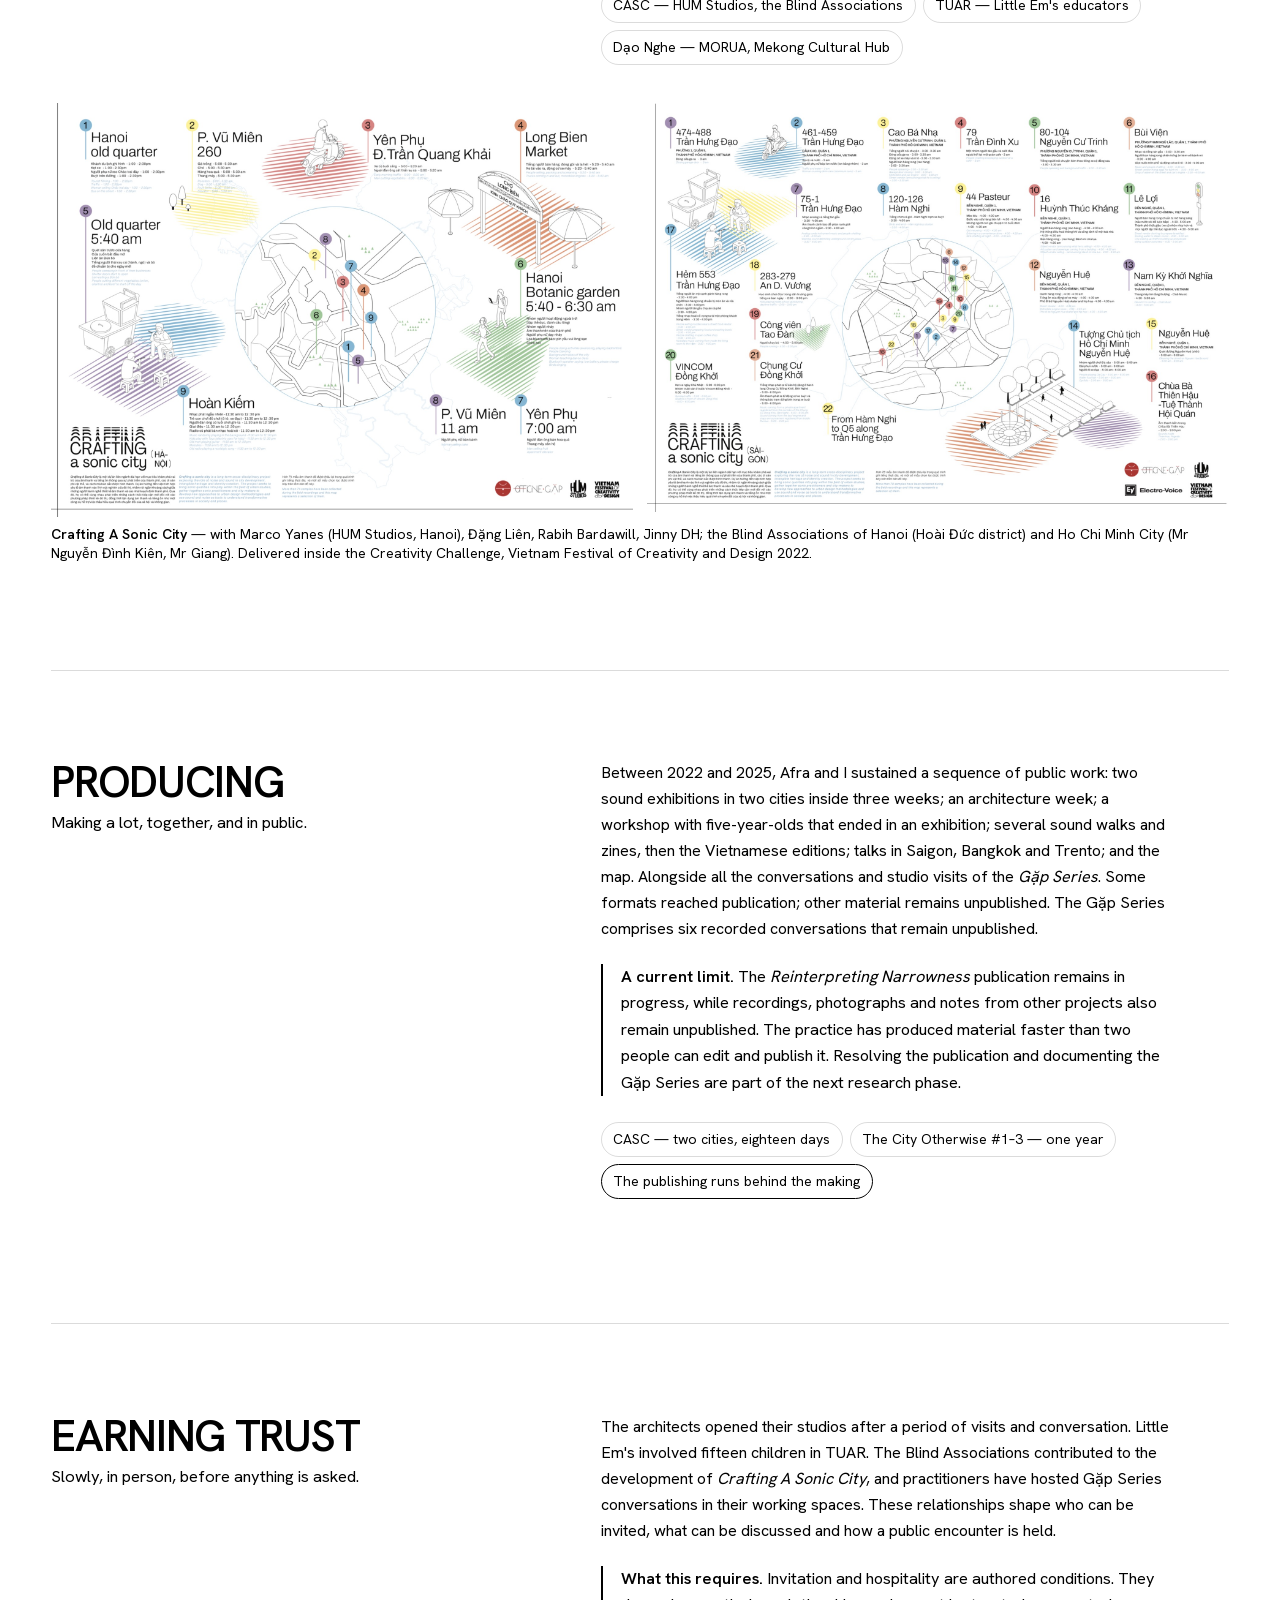
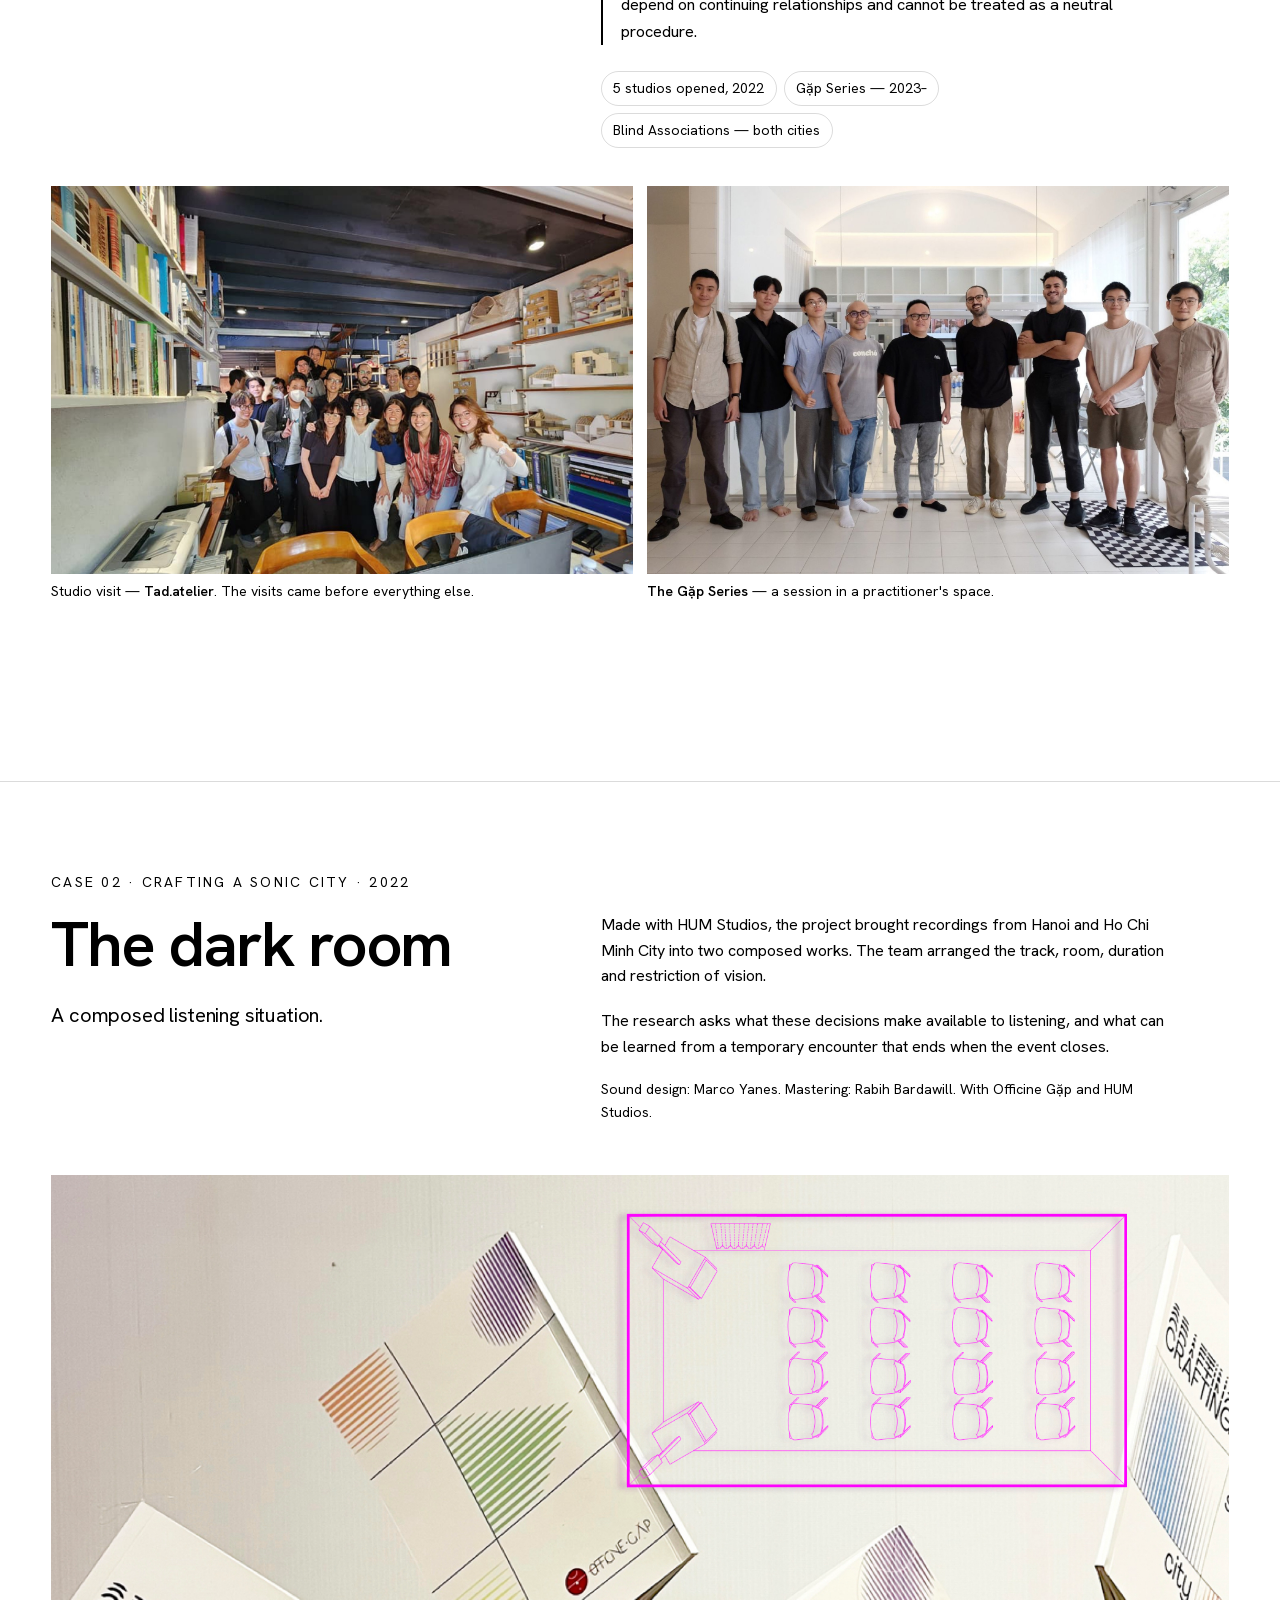
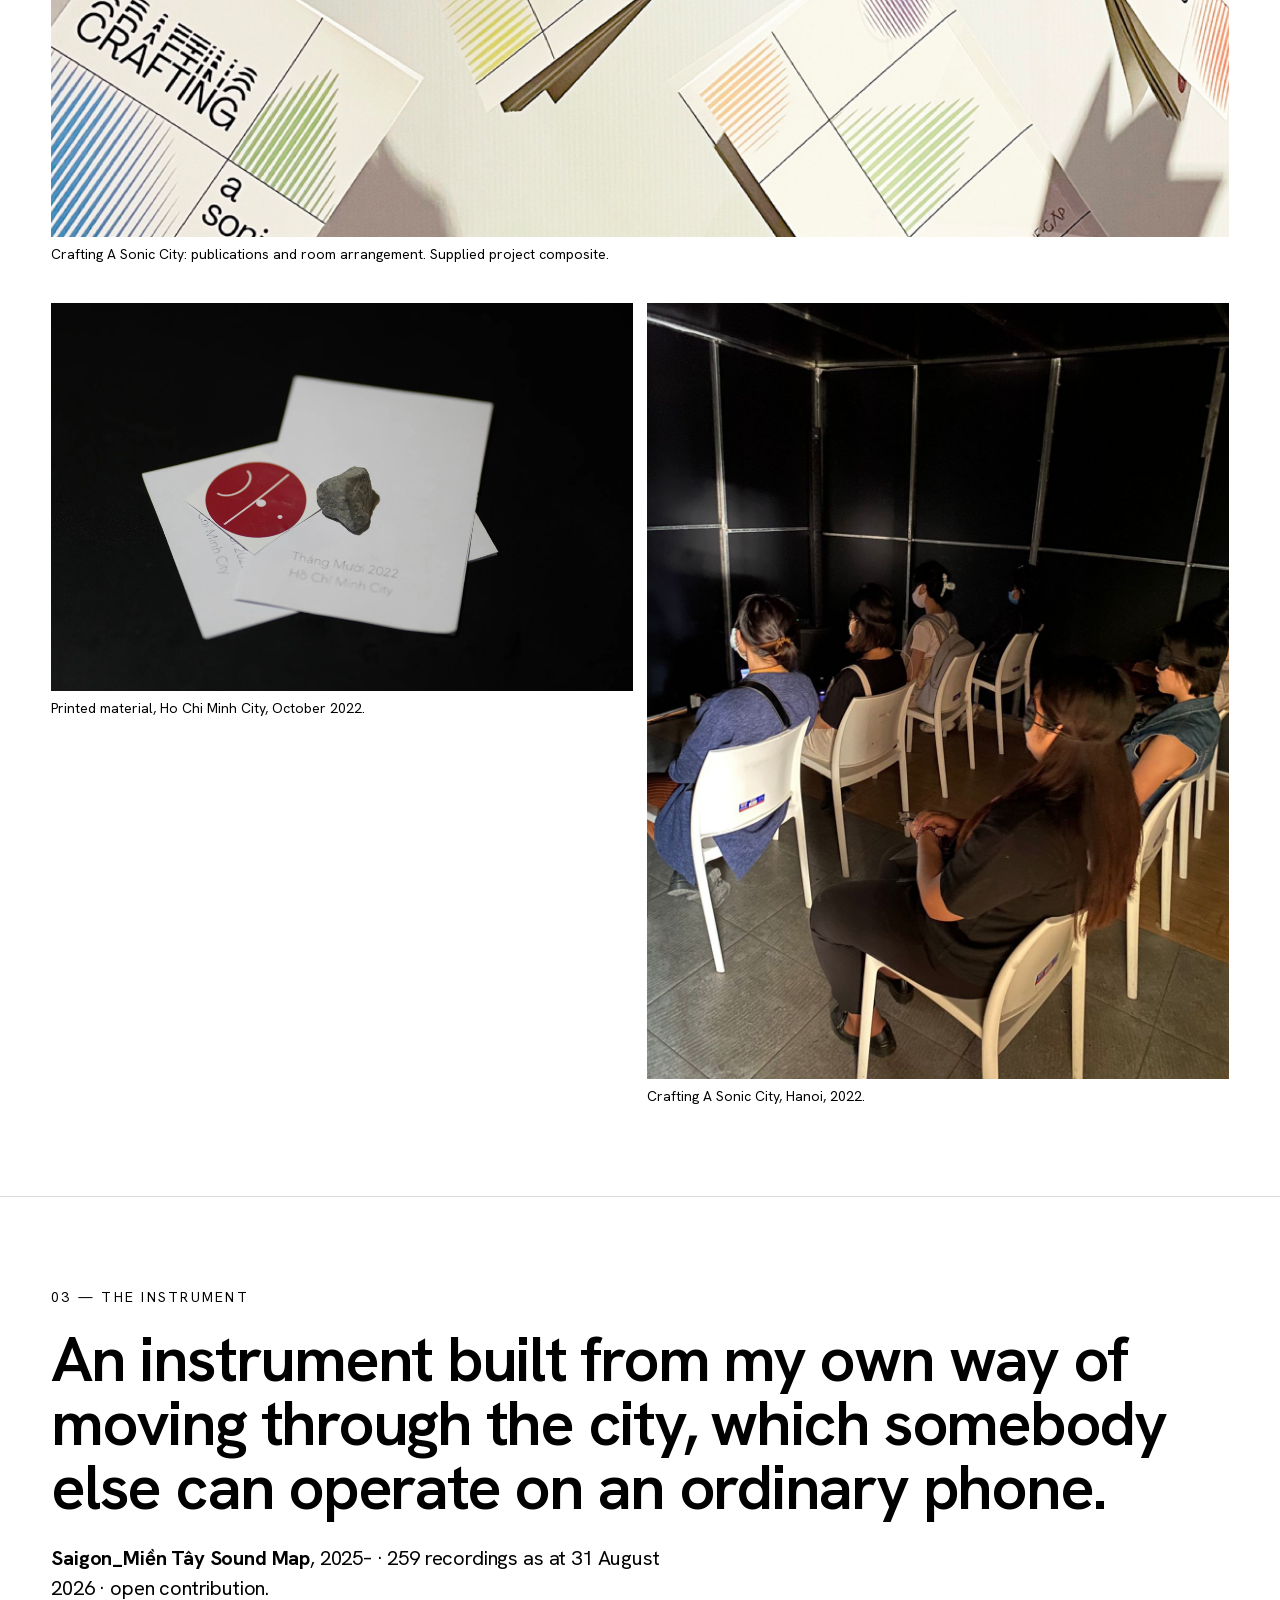
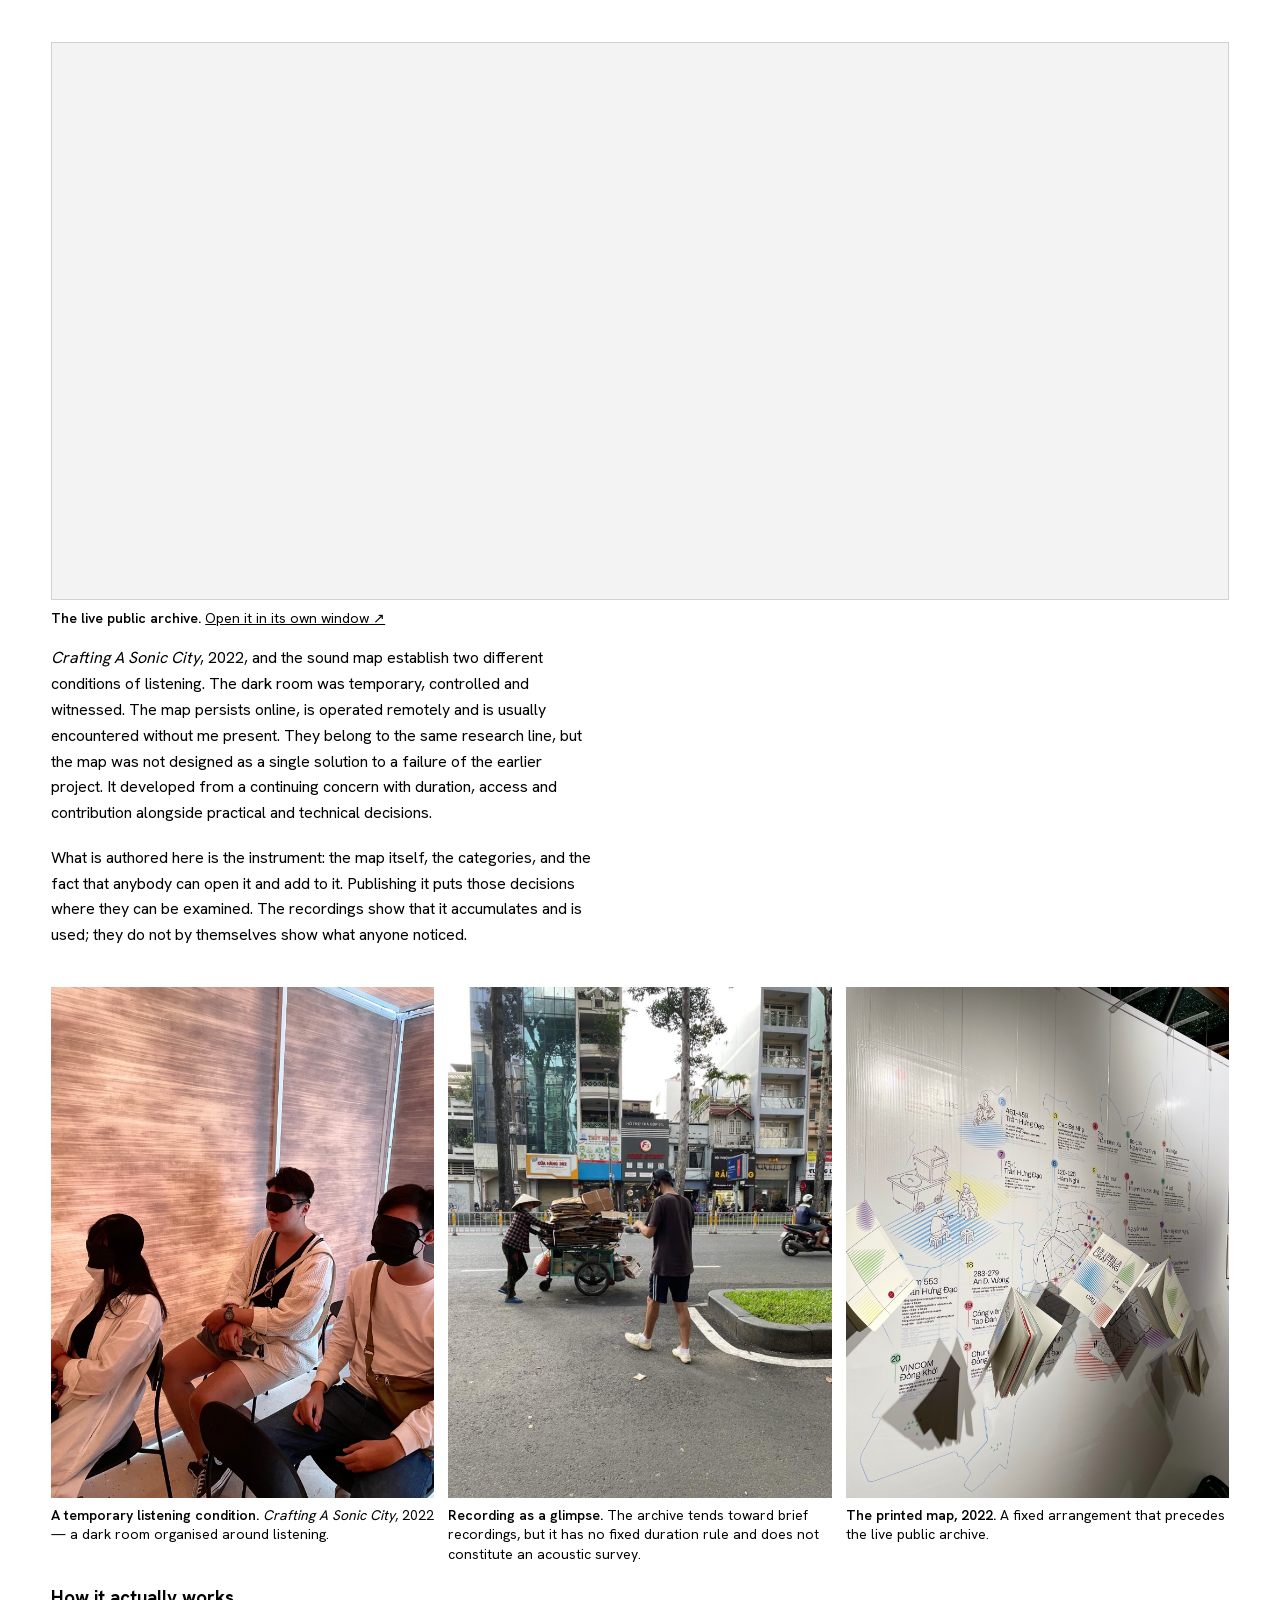
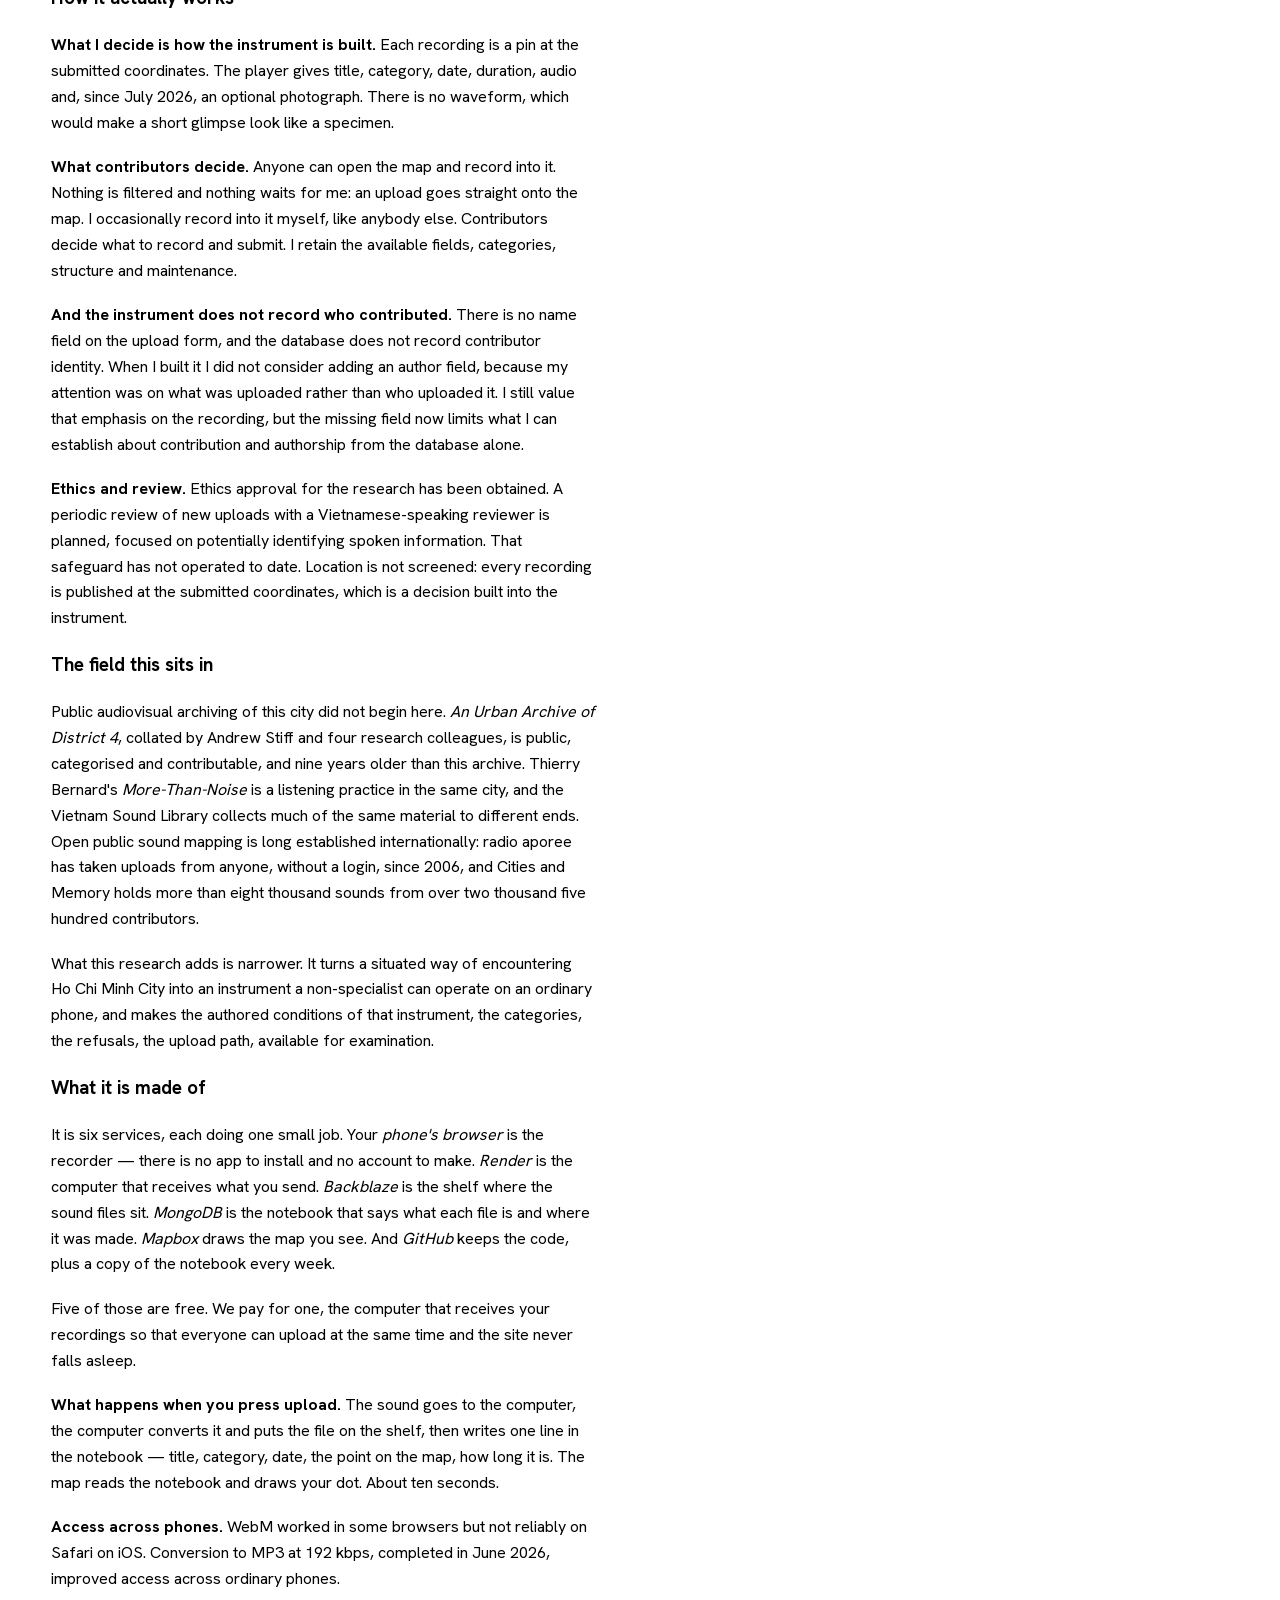
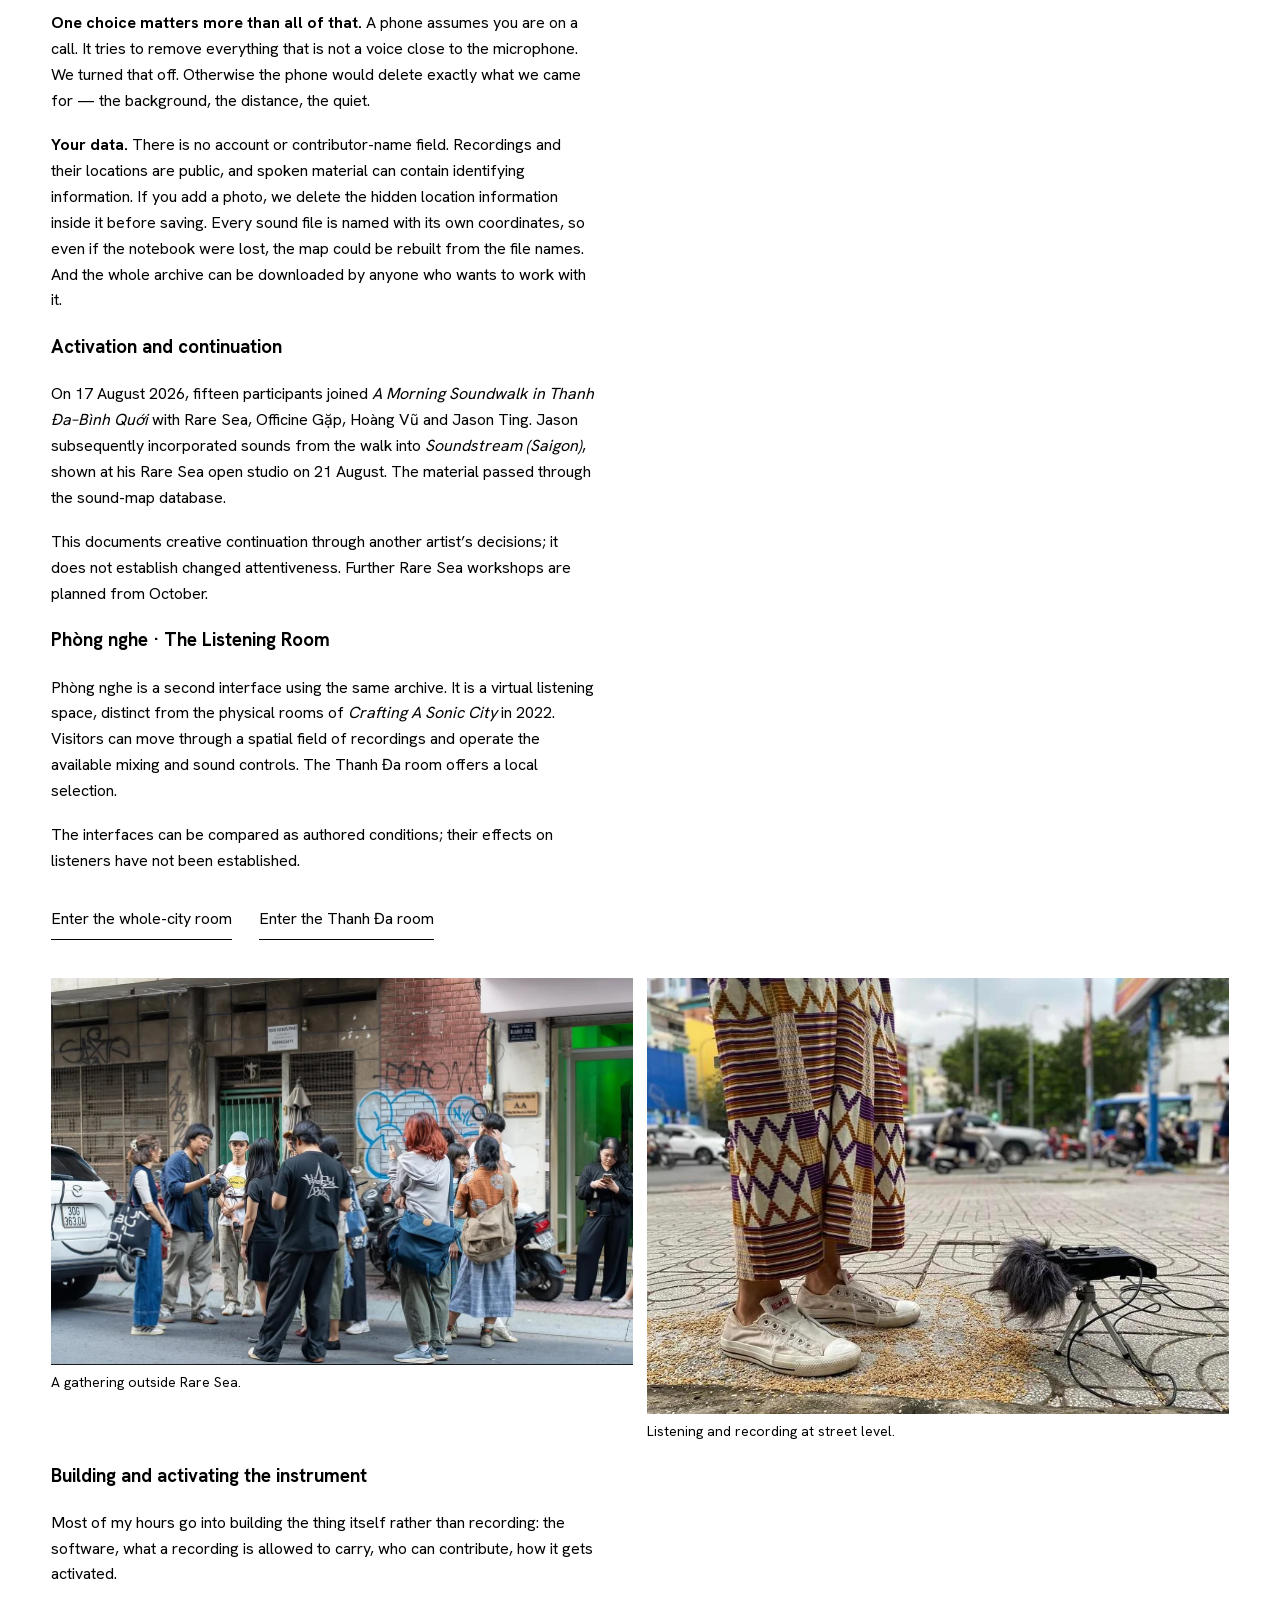
==== commit d178909c: "Show encounter diagram as static hero illustration" ====
--- a/index.html
+++ b/index.html
@@ -10,16 +10,9 @@
 <link rel="icon" href="data:image/svg+xml,%3Csvg xmlns='http://www.w3.org/2000/svg' viewBox='0 0 32 32'%3E%3Crect x='6' y='6' width='20' height='20' fill='none' stroke='%23181314' stroke-width='3'/%3E%3C/svg%3E" />
 <link rel="stylesheet" href="/css/fonts.css" />
 <link rel="stylesheet" href="/css/style.css" />
-<style id="inline-instrument-layout">
-/* The instrument shares the page flow; its contents determine its height. */
+<style id="instrument-illustration-layout">
 .hero { background: #f4f3ed; }
-.hero__copy { grid-column: 1 / -1; max-width: 70rem; }
-.hero__visual--instrument { grid-column: 1 / -1; width: 100%; max-width: none; margin-top: 1.5rem; }
-.circuit-inline { display: block; width: 100%; height: 980px; border: 0; background: transparent; }
-.hero__visual--instrument figcaption { max-width: 62rem; }
-@media (max-width: 900px) { .circuit-inline { height: 1000px; } }
-@media (max-width: 550px) { .circuit-inline { height: 860px; } }
-@media print { .circuit-inline { display: none; } }
+.hero__visual img { display: block; width: 100%; height: auto; }
 </style>
 </head>
 <body>
@@ -39,9 +32,8 @@
     <p class="hero__intro">A study of walking, listening, recording and convening through the shared practice of Officine Gặp.</p>
     <div class="hero__actions"><a class="text-link" href="#cases">Explore the four cases</a></div>
     <div class="hero__facts"><div><b>Yuri Frassi</b>DR207 · RMIT University</div><div><b>Officine Gặp</b>with Afra Rebuscini, est. 2022</div></div></div>
-    <figure class="hero__visual hero__visual--instrument" id="encounter-instrument">
-      <iframe id="circuit-inline" class="circuit-inline" src="/diagrams/Encounter_Interactive.html?embed=1" title="Encounter: adjust six conditions of the city’s sensory experience" aria-describedby="circuit-inline-caption" loading="eager"></iframe>
-      <figcaption id="circuit-inline-caption">A conceptual instrument for encounter. Move a control to change the illustrative sensory traces. <a href="#encounter">Read about the methodology</a>.</figcaption>
+    <figure class="hero__visual" id="encounter-instrument">
+      <img src="/assets/milestone-2/circuit-bw.svg" width="1600" height="900" alt="Encounter: a technical-manual illustration connecting Ho Chi Minh City, the projects, sensory experience and perception." fetchpriority="high">
     </figure>
   </div>
 </section>
@@ -769,32 +761,5 @@
 </footer>
 
 <script src="/js/main.js"></script>
-<script>
-(() => {
-  const frame = document.getElementById('circuit-inline');
-  let observer;
-  let pending;
-  function fitInstrument() {
-    cancelAnimationFrame(pending);
-    pending = requestAnimationFrame(() => {
-      const sheet = frame.contentDocument?.querySelector('.shell');
-      if (!sheet) return;
-      const height = Math.ceil(sheet.getBoundingClientRect().height);
-      if (height > 0) frame.style.height = (height + 2) + 'px';
-    });
-  }
-  function observeInstrument() {
-    observer?.disconnect();
-    const sheet = frame.contentDocument?.querySelector('.shell');
-    if (!sheet) return;
-    observer = new ResizeObserver(fitInstrument);
-    observer.observe(sheet);
-    fitInstrument();
-  }
-  frame.addEventListener('load', observeInstrument);
-  observeInstrument();
-  window.addEventListener('resize', fitInstrument, { passive: true });
-})();
-</script>
 </body>
 </html>
